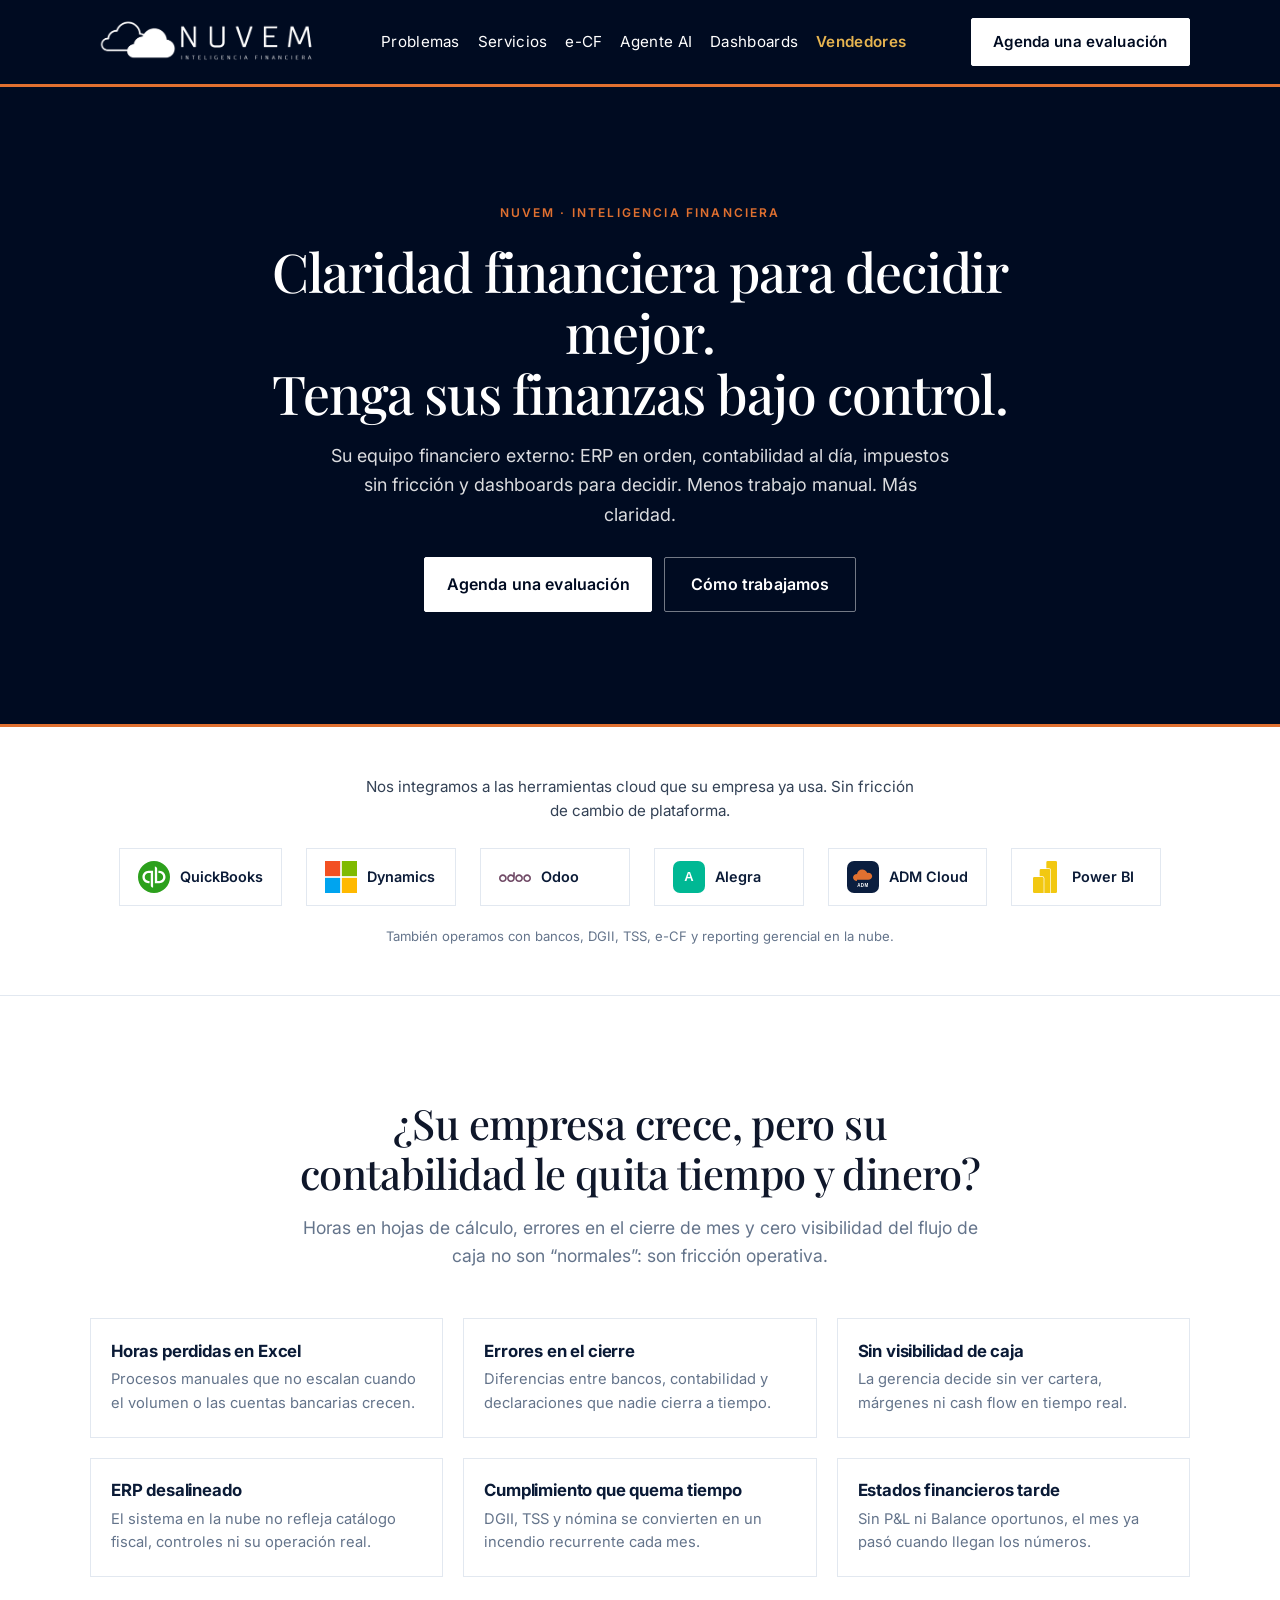
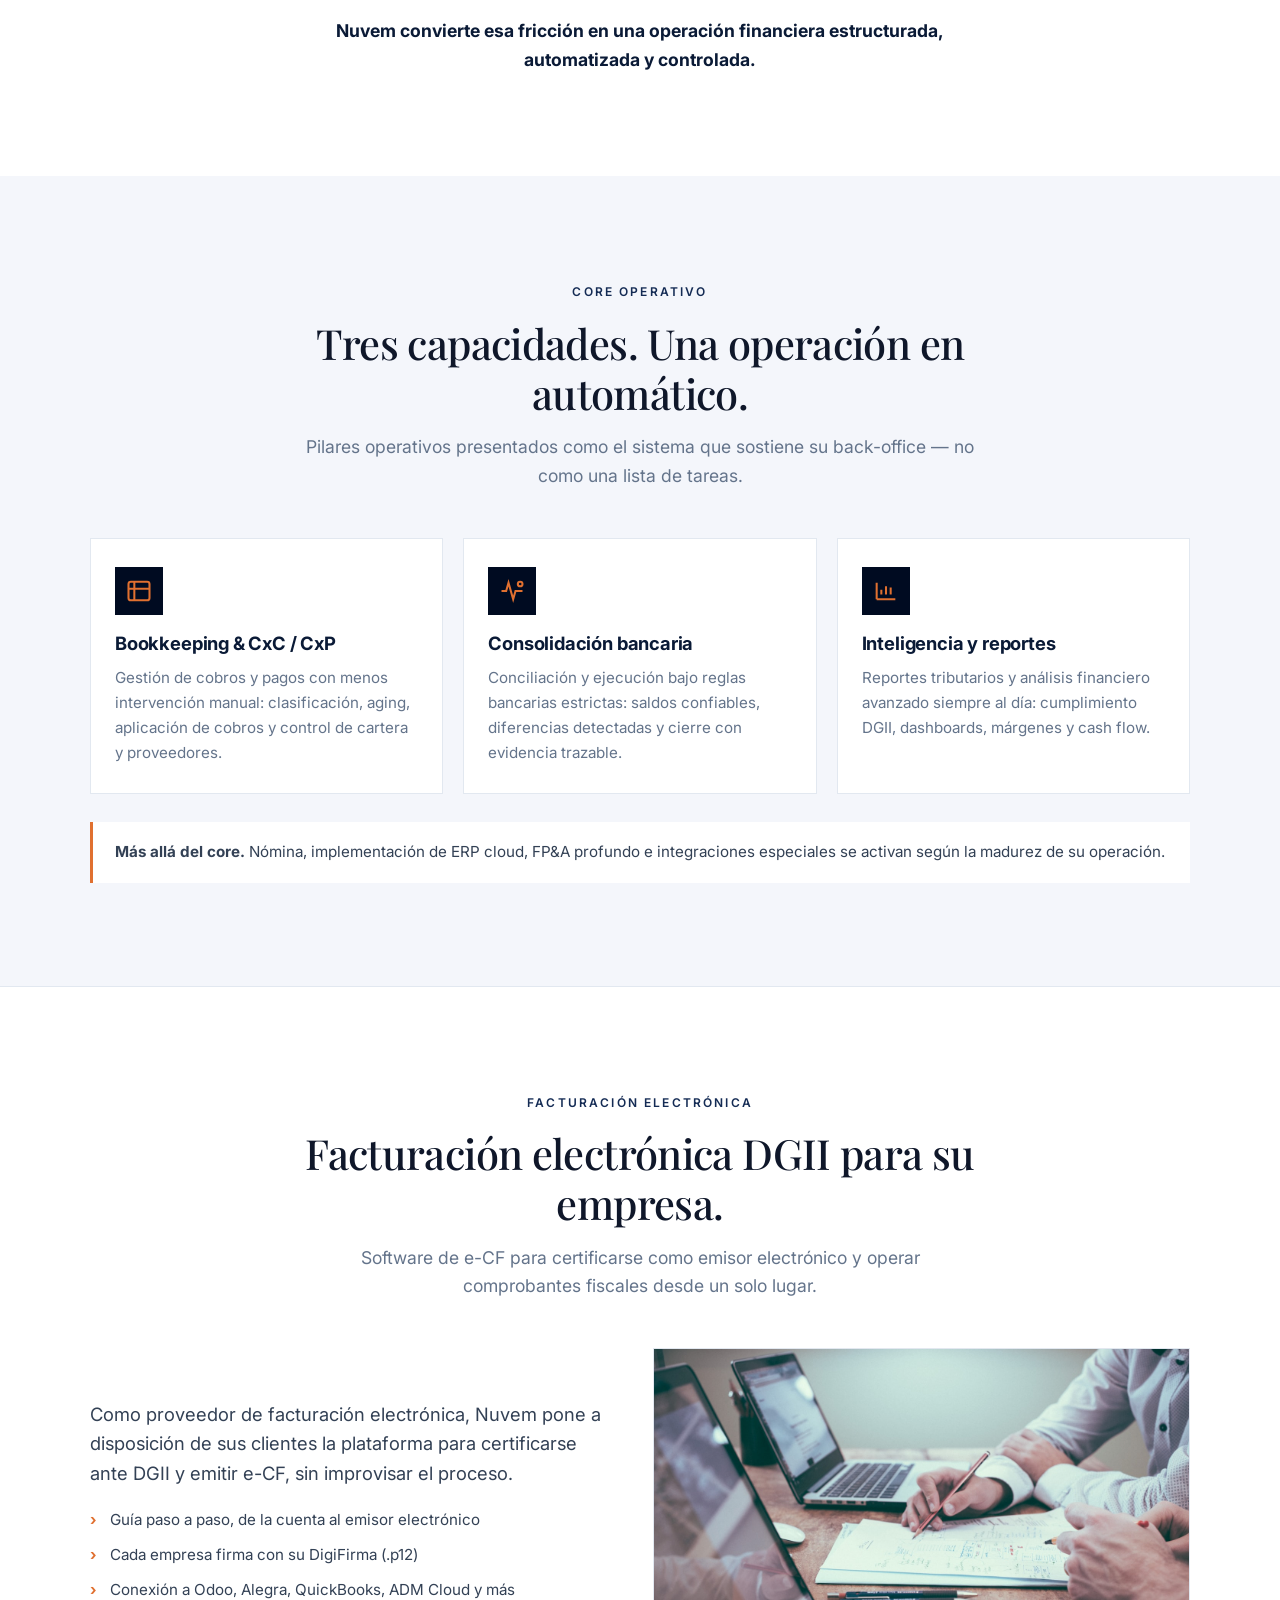
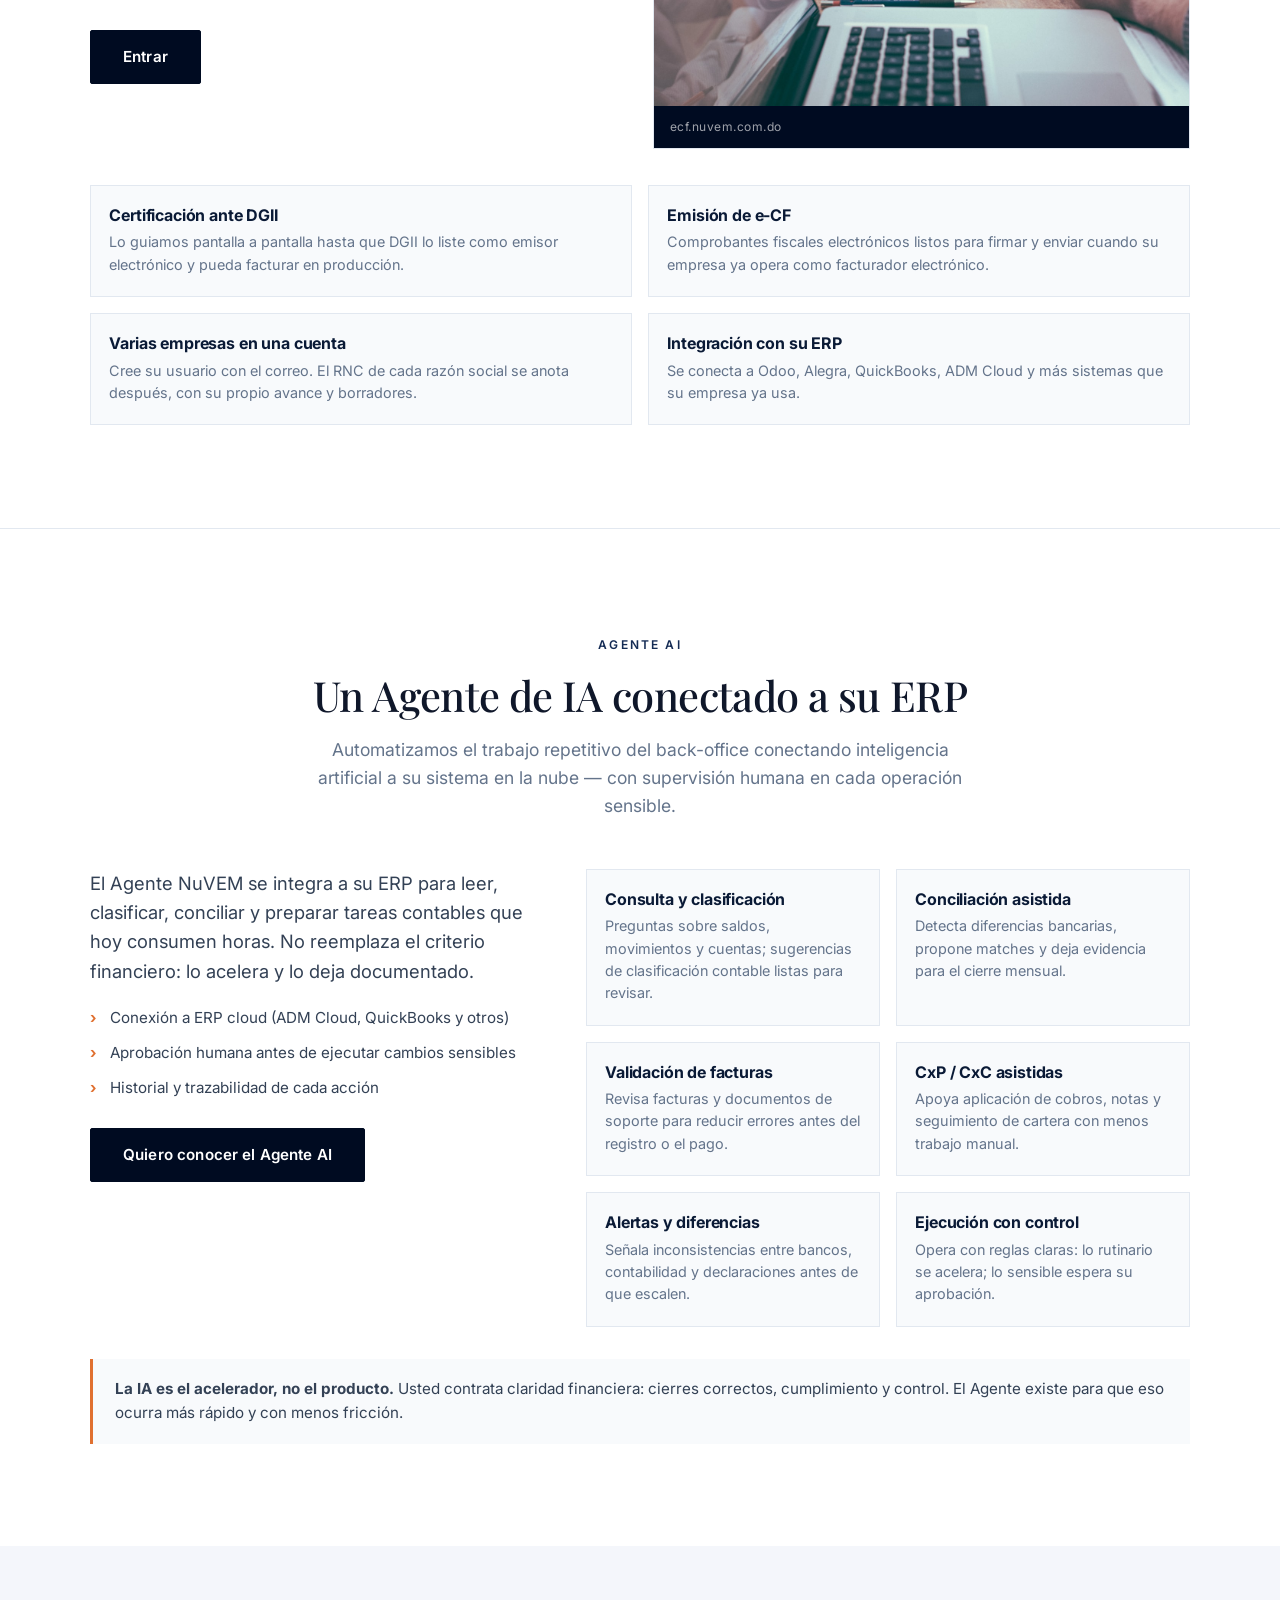
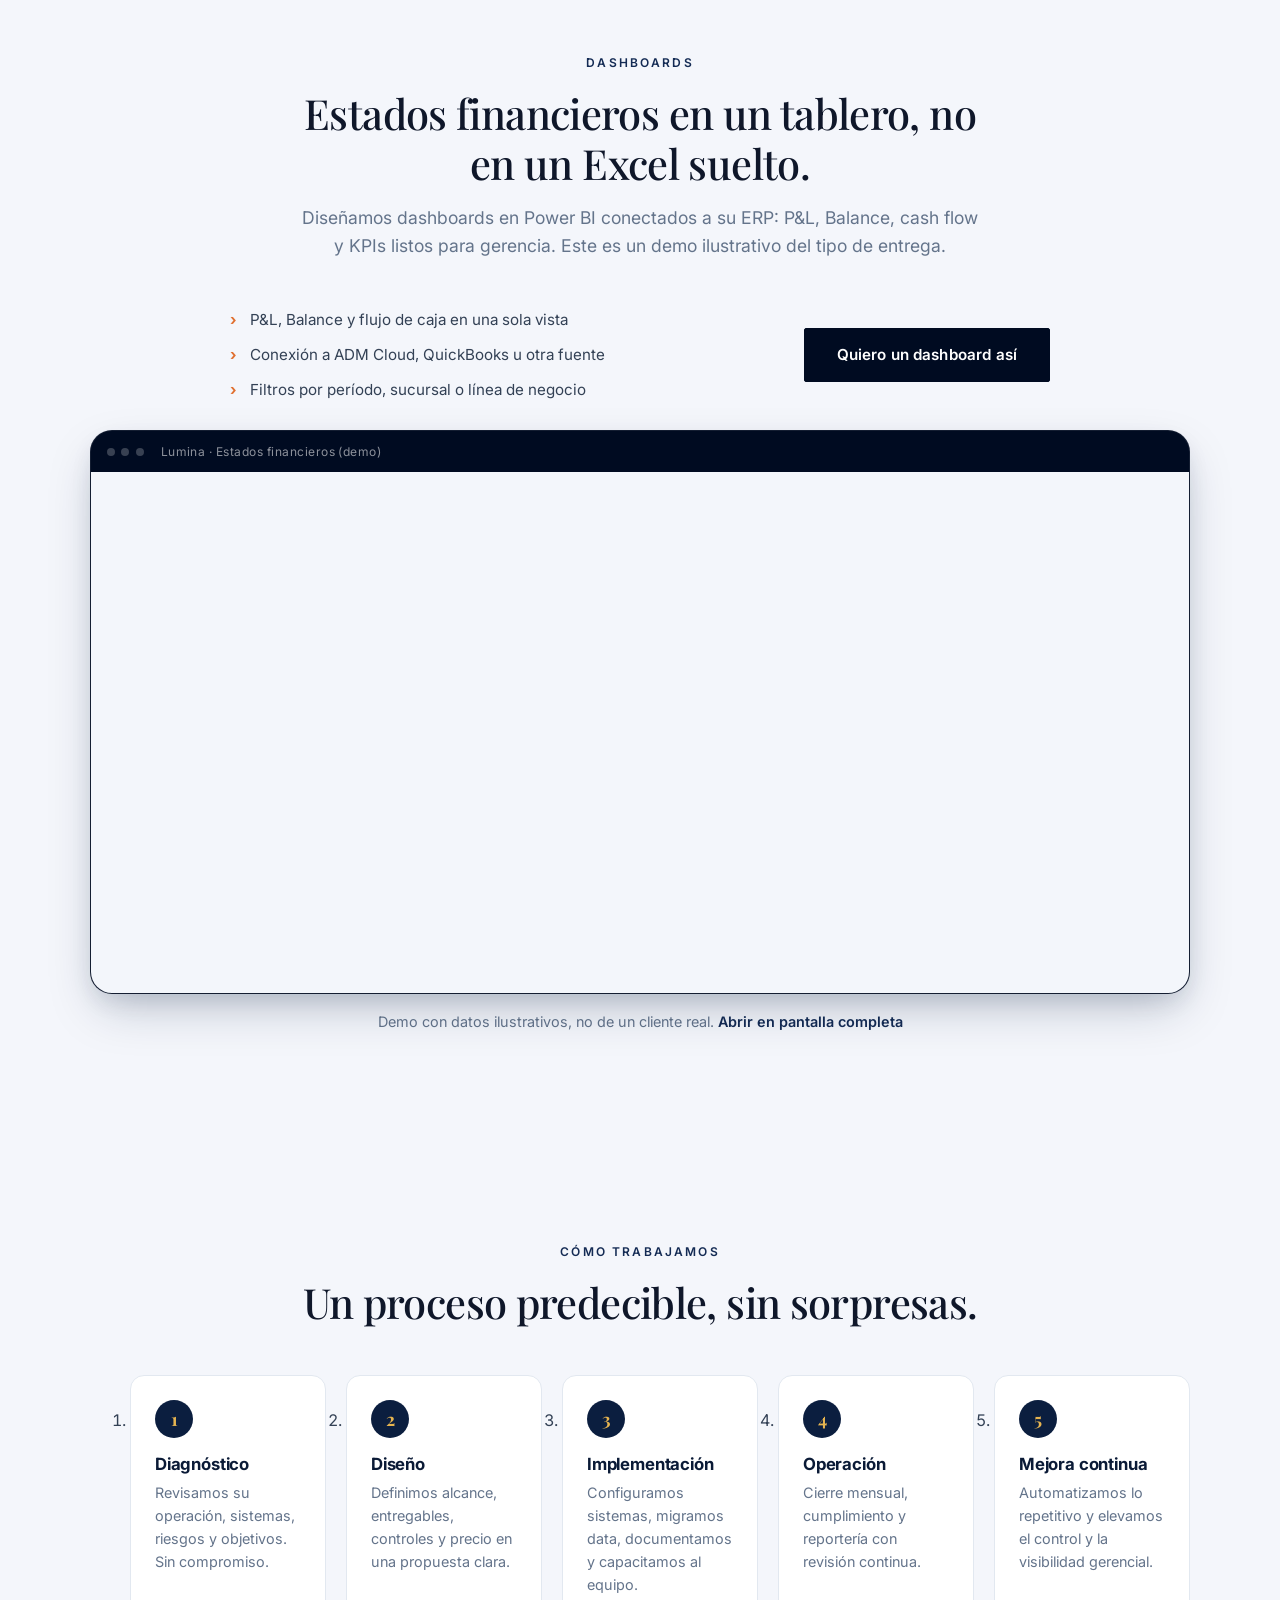
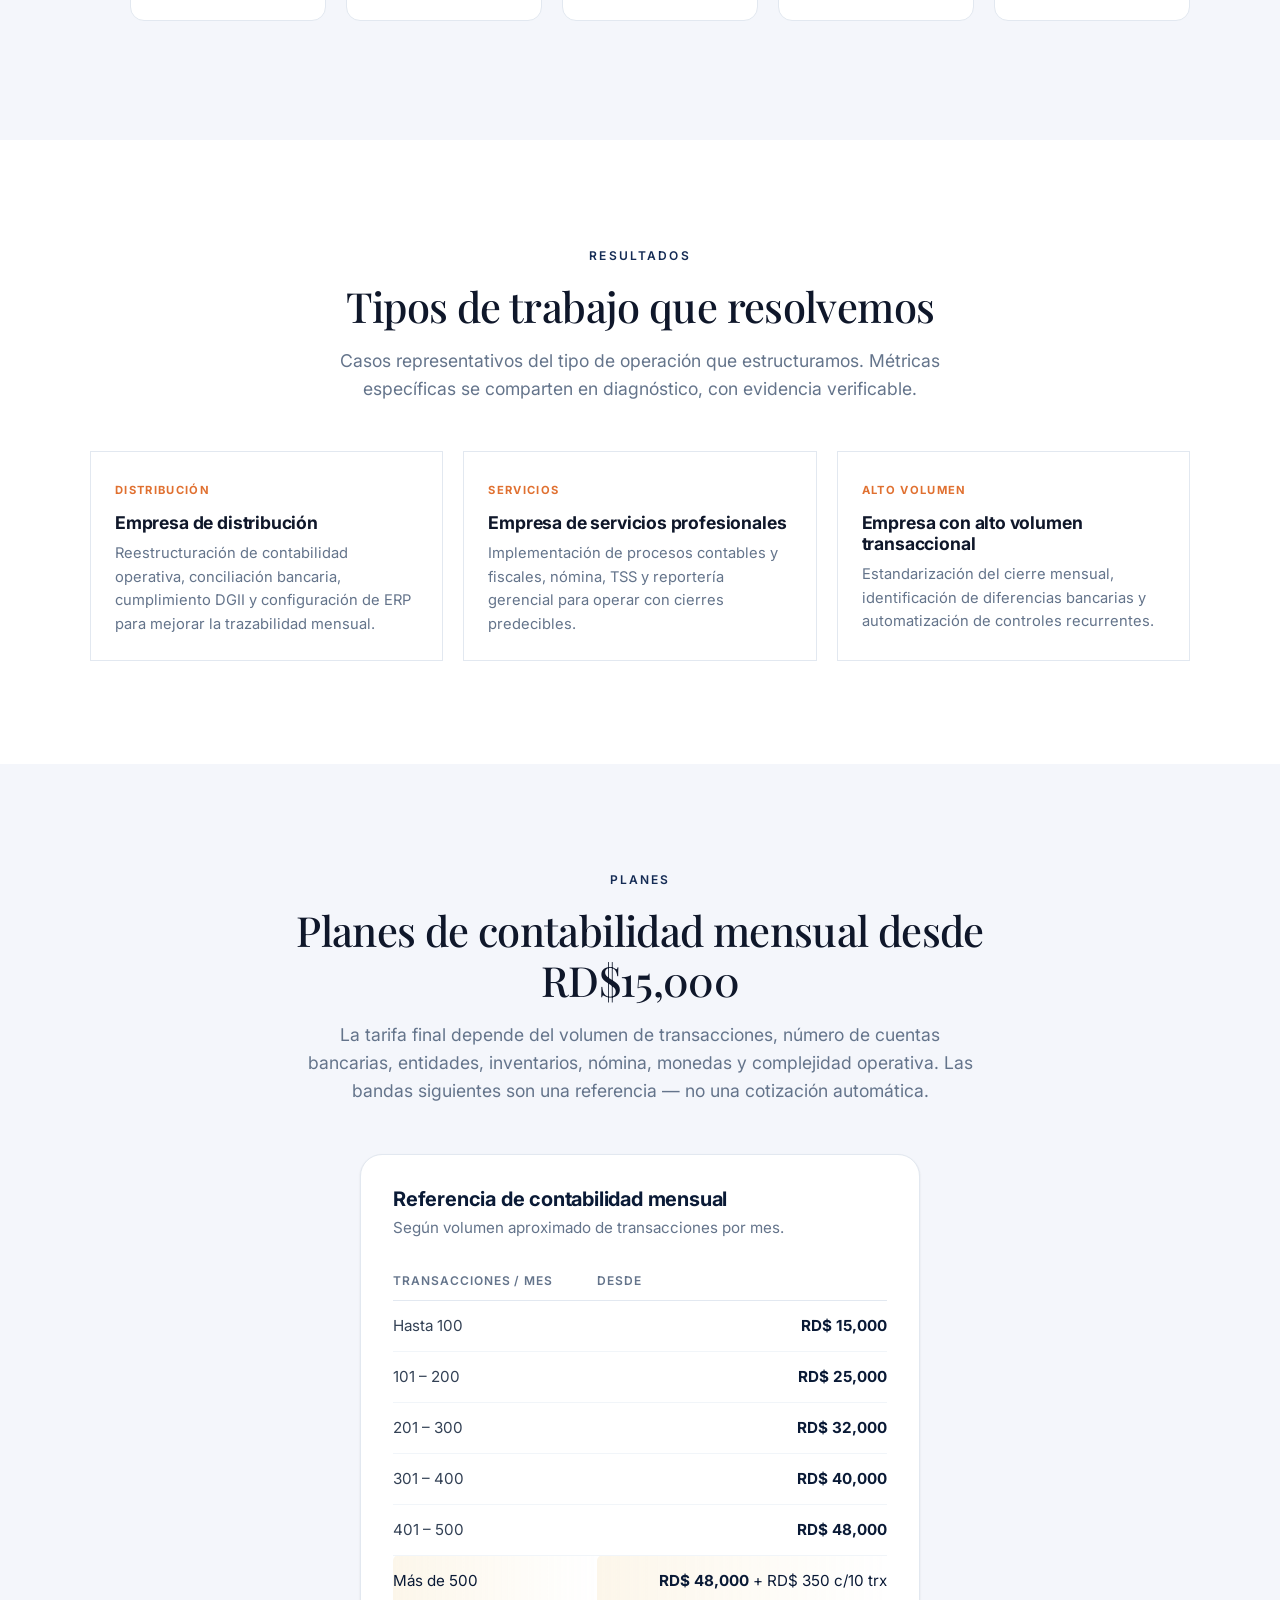
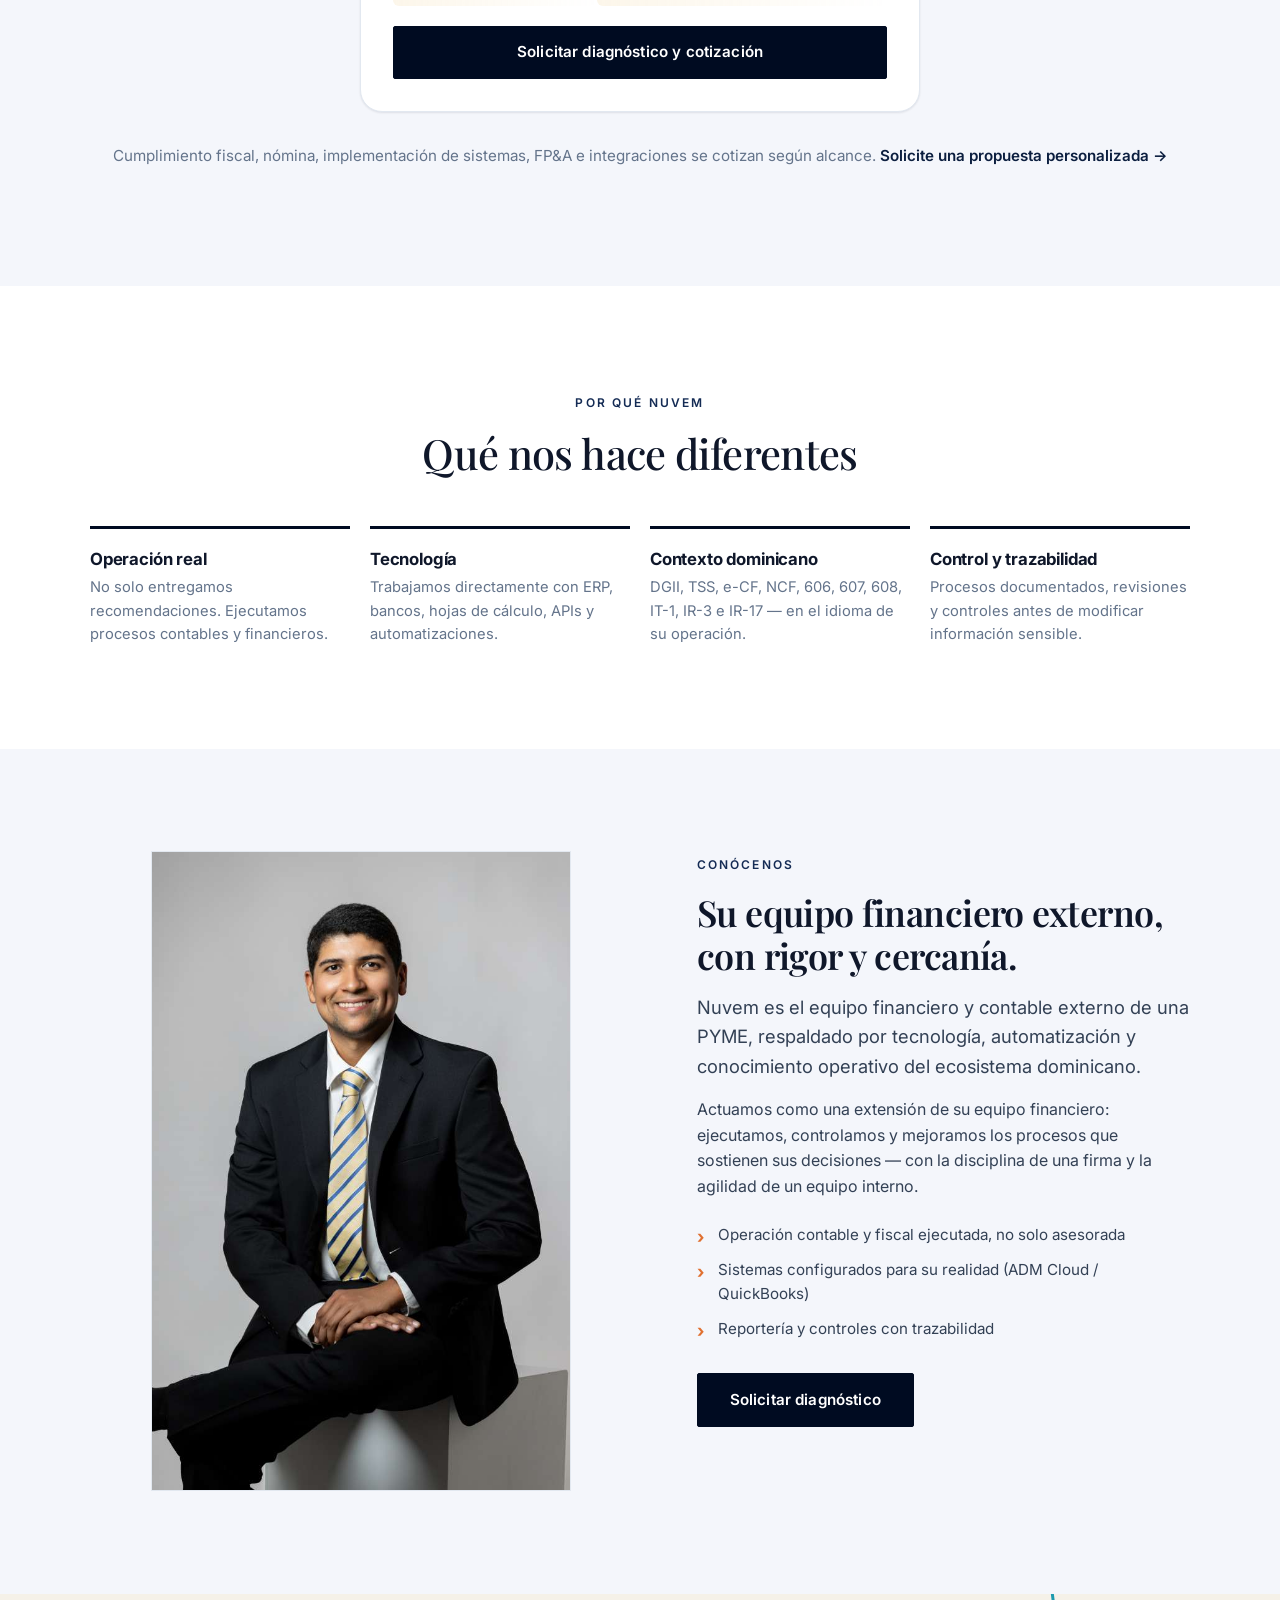
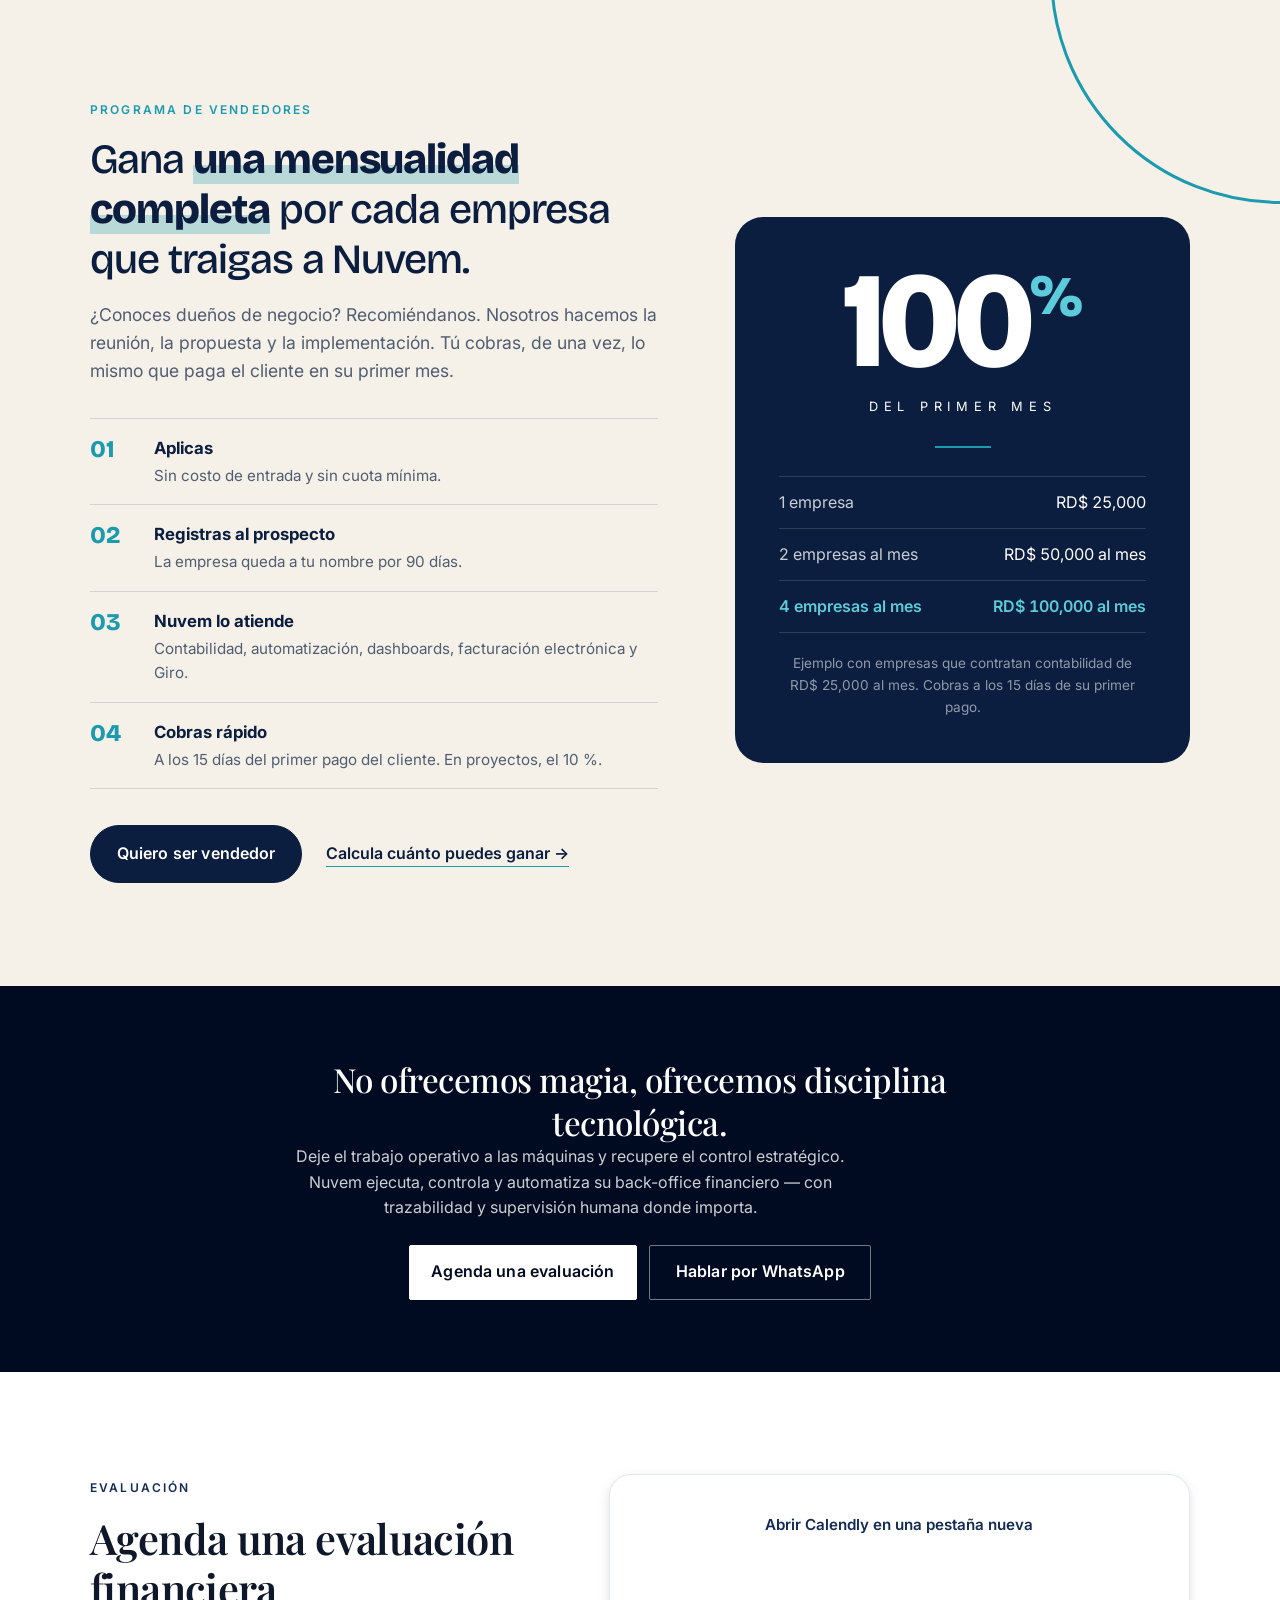
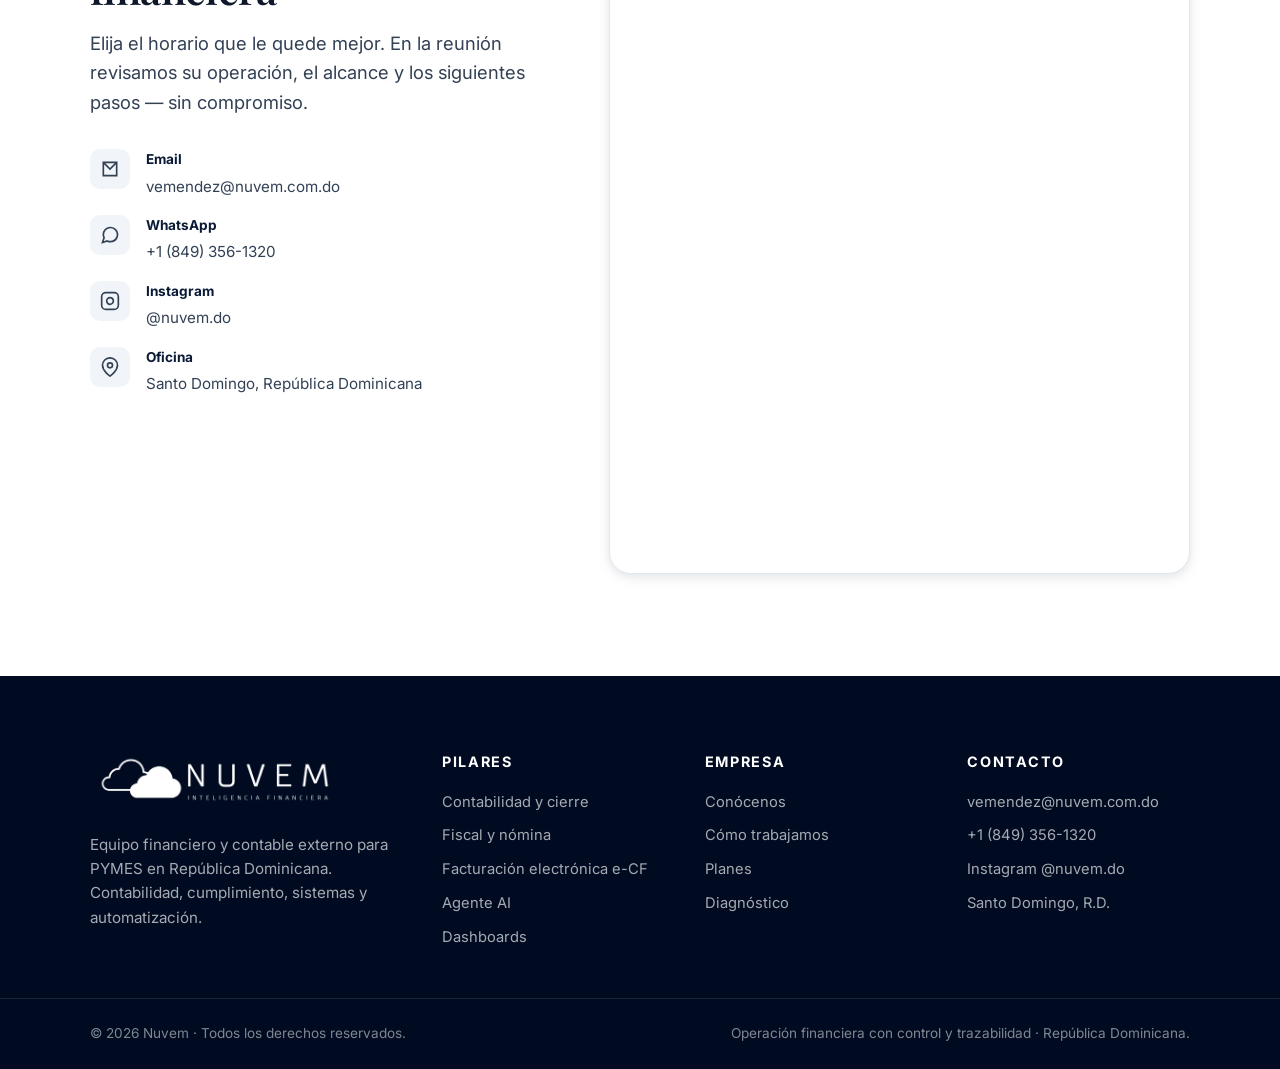
==== index.html @ e167649f "Vendedores: comisión de una mensualidad completa al cerrar - Servicios mensuales: el vendedor cobra " ====
<!DOCTYPE html>
<html lang="es">
<head>
  <meta charset="UTF-8" />
  <meta name="viewport" content="width=device-width, initial-scale=1.0" />
  <meta name="description" content="Nuvem — Área financiera completa: facturación electrónica e-CF, ERP, contabilidad, impuestos, dashboards y automatización con IA para PYMES en República Dominicana." />
  <meta name="theme-color" content="#000B21" />
  <title>Nuvem · Claridad financiera para decidir mejor</title>

  <link rel="preconnect" href="https://fonts.googleapis.com" />
  <link rel="preconnect" href="https://fonts.gstatic.com" crossorigin />
  <link rel="preconnect" href="https://assets.calendly.com" />
  <link rel="preconnect" href="https://calendly.com" />
  <link rel="preconnect" href="https://app.powerbi.com" />
  <link href="https://fonts.googleapis.com/css2?family=Bricolage+Grotesque:opsz,wght@12..96,400;12..96,500;12..96,600;12..96,700;12..96,800&family=Inter:wght@300;400;500;600;700;800&family=Playfair+Display:wght@500;600;700&display=swap" rel="stylesheet" />
  <link href="https://assets.calendly.com/assets/external/widget.css" rel="stylesheet" />

  <link rel="stylesheet" href="styles.css" />

  <link rel="icon" type="image/png" href="logos/nuvem-favicon.png" />
  <link rel="apple-touch-icon" href="logos/nuvem-favicon.png" />
</head>
<body>

  <!-- =================== NAVBAR =================== -->
  <header class="nav" id="nav">
    <div class="container nav__inner">
      <a href="#top" class="brand" aria-label="NuVEM - Inteligencia Financiera">
        <img src="logos/nuvem-logo-white.png" alt="NuVEM · Inteligencia Financiera" class="brand__logo" width="200" height="60" />
      </a>

      <nav class="nav__links" id="navLinks" aria-label="Navegación principal">
        <a href="#top" class="nav__links-m">Inicio</a>
        <a href="#problemas">Problemas</a>
        <a href="#pilares">Servicios</a>
        <a href="#ecf">e-CF</a>
        <a href="#agente">Agente AI</a>
        <a href="#dashboards">Dashboards</a>
        <a href="#contacto" class="nav__links-m">Evaluación</a>
        <a href="#vendedores" class="nav__links-hi">Vendedores</a>
      </nav>

      <a href="#contacto" class="btn btn--nav nav__cta" data-calendly>Agenda una evaluación</a>

      <button class="nav__burger" id="navBurger" aria-label="Abrir menú" aria-controls="navLinks" aria-expanded="false">
        <span></span><span></span><span></span>
      </button>
    </div>
  </header>

  <!-- =================== HERO =================== -->
  <section class="hero" id="top">
    <div class="hero__stage" aria-hidden="true">
      <video
        class="hero__bg"
        id="heroVideo"
        autoplay
        muted
        loop
        playsinline
        preload="metadata"
        poster="https://images.unsplash.com/photo-1454165804606-c3d57bc86b40?auto=format&fit=crop&w=2000&q=80"
      >
        <source src="videos/hero-bg.mp4" type="video/mp4" />
      </video>
      <div class="hero__veil"></div>
    </div>
    <div class="container hero__copy">
      <p class="hero__eyebrow">NuVEM · Inteligencia financiera</p>
      <h1 class="hero__title">Claridad financiera para decidir mejor.<br />Tenga sus finanzas bajo control.</h1>
      <p class="hero__subtitle">
        Su equipo financiero externo: ERP en orden, contabilidad al día, impuestos sin fricción y dashboards para decidir. Menos trabajo manual. Más claridad.
      </p>
      <div class="hero__actions">
        <a href="#contacto" class="btn btn--nav btn--lg" data-calendly>Agenda una evaluación</a>
        <a href="#proceso" class="btn btn--outline-light btn--lg">Cómo trabajamos</a>
      </div>
    </div>
  </section>

  <!-- =================== ECOSISTEMA =================== -->
  <section class="ecosystem" id="sistemas" aria-label="Integraciones cloud">
    <div class="container">
      <p class="ecosystem__intro">Nos integramos a las herramientas cloud que su empresa ya usa. Sin fricción de cambio de plataforma.</p>
      <ul class="ecosystem__logos" role="list">
        <li class="eco-logo">
          <img src="logos/integrations/quickbooks.svg" alt="" width="36" height="36" />
          <span class="eco-logo__name">QuickBooks</span>
        </li>
        <li class="eco-logo">
          <img src="logos/integrations/microsoft.svg" alt="" width="36" height="36" />
          <span class="eco-logo__name">Dynamics</span>
        </li>
        <li class="eco-logo">
          <img src="logos/integrations/odoo.svg" alt="" width="36" height="36" />
          <span class="eco-logo__name">Odoo</span>
        </li>
        <li class="eco-logo">
          <img src="logos/integrations/alegra.svg" alt="" width="36" height="36" />
          <span class="eco-logo__name">Alegra</span>
        </li>
        <li class="eco-logo">
          <img src="logos/integrations/adm-cloud.svg" alt="" width="36" height="36" />
          <span class="eco-logo__name">ADM Cloud</span>
        </li>
        <li class="eco-logo">
          <img src="logos/integrations/powerbi.svg" alt="" width="36" height="36" />
          <span class="eco-logo__name">Power BI</span>
        </li>
      </ul>
      <p class="ecosystem__note">También operamos con bancos, DGII, TSS, e-CF y reporting gerencial en la nube.</p>
    </div>
  </section>

  <!-- =================== PROBLEMAS =================== -->
  <section class="section section--light" id="problemas">
    <div class="container">
      <div class="section__head section__head--center">
        <h2 class="section__title section__title--center">¿Su empresa crece, pero su contabilidad le quita tiempo y dinero?</h2>
        <p class="section__sub">Horas en hojas de cálculo, errores en el cierre de mes y cero visibilidad del flujo de caja no son “normales”: son fricción operativa.</p>
      </div>

      <div class="problems-grid">
        <article class="problem-card">
          <h3>Horas perdidas en Excel</h3>
          <p>Procesos manuales que no escalan cuando el volumen o las cuentas bancarias crecen.</p>
        </article>
        <article class="problem-card">
          <h3>Errores en el cierre</h3>
          <p>Diferencias entre bancos, contabilidad y declaraciones que nadie cierra a tiempo.</p>
        </article>
        <article class="problem-card">
          <h3>Sin visibilidad de caja</h3>
          <p>La gerencia decide sin ver cartera, márgenes ni cash flow en tiempo real.</p>
        </article>
        <article class="problem-card">
          <h3>ERP desalineado</h3>
          <p>El sistema en la nube no refleja catálogo fiscal, controles ni su operación real.</p>
        </article>
        <article class="problem-card">
          <h3>Cumplimiento que quema tiempo</h3>
          <p>DGII, TSS y nómina se convierten en un incendio recurrente cada mes.</p>
        </article>
        <article class="problem-card">
          <h3>Estados financieros tarde</h3>
          <p>Sin P&amp;L ni Balance oportunos, el mes ya pasó cuando llegan los números.</p>
        </article>
      </div>

      <p class="problems-closer">
        <strong>Nuvem convierte esa fricción en una operación financiera estructurada, automatizada y controlada.</strong>
      </p>
    </div>
  </section>

  <!-- =================== TECH CARDS =================== -->
  <section class="section section--soft" id="pilares">
    <div class="container">
      <div class="section__head section__head--center">
        <span class="eyebrow eyebrow--dark">Core operativo</span>
        <h2 class="section__title section__title--center">Tres capacidades. Una operación en automático.</h2>
        <p class="section__sub">Pilares operativos presentados como el sistema que sostiene su back-office — no como una lista de tareas.</p>
      </div>

      <div class="tech-cards">
        <article class="tech-card">
          <div class="tech-card__icon" aria-hidden="true">
            <svg viewBox="0 0 24 24" width="28" height="28" fill="none" stroke="currentColor" stroke-width="1.75"><rect x="3" y="4" width="18" height="16" rx="2"/><path d="M3 10h18M8 4v16"/></svg>
          </div>
          <h3>Bookkeeping &amp; CxC / CxP</h3>
          <p>Gestión de cobros y pagos con menos intervención manual: clasificación, aging, aplicación de cobros y control de cartera y proveedores.</p>
        </article>
        <article class="tech-card">
          <div class="tech-card__icon" aria-hidden="true">
            <svg viewBox="0 0 24 24" width="28" height="28" fill="none" stroke="currentColor" stroke-width="1.75"><path d="M3 12h4l2-7 4 14 2-7h6"/><circle cx="19" cy="6" r="2"/></svg>
          </div>
          <h3>Consolidación bancaria</h3>
          <p>Conciliación y ejecución bajo reglas bancarias estrictas: saldos confiables, diferencias detectadas y cierre con evidencia trazable.</p>
        </article>
        <article class="tech-card">
          <div class="tech-card__icon" aria-hidden="true">
            <svg viewBox="0 0 24 24" width="28" height="28" fill="none" stroke="currentColor" stroke-width="1.75"><path d="M4 19V5M4 19h16M8 15v-4M12 15V8M16 15v-6"/></svg>
          </div>
          <h3>Inteligencia y reportes</h3>
          <p>Reportes tributarios y análisis financiero avanzado siempre al día: cumplimiento DGII, dashboards, márgenes y cash flow.</p>
        </article>
      </div>

      <aside class="tech-note">
        <strong>Más allá del core.</strong>
        Nómina, implementación de ERP cloud, FP&amp;A profundo e integraciones especiales se activan según la madurez de su operación.
      </aside>
    </div>
  </section>

  <!-- =================== FACTURACIÓN ELECTRÓNICA =================== -->
  <section class="section section--light ecf" id="ecf">
    <div class="container">
      <div class="section__head section__head--center">
        <span class="eyebrow eyebrow--dark">Facturación electrónica</span>
        <h2 class="section__title section__title--center">Facturación electrónica DGII para su empresa.</h2>
        <p class="section__sub">
          Software de e-CF para certificarse como emisor electrónico y operar comprobantes fiscales desde un solo lugar.
        </p>
      </div>

      <div class="ecf__layout">
        <div class="ecf__intro">
          <p class="lead">
            Como proveedor de facturación electrónica, Nuvem pone a disposición de sus clientes la plataforma para certificarse ante DGII y emitir e-CF, sin improvisar el proceso.
          </p>
          <ul class="agent__promises" role="list">
            <li>Guía paso a paso, de la cuenta al emisor electrónico</li>
            <li>Cada empresa firma con su DigiFirma (.p12)</li>
            <li>Conexión a Odoo, Alegra, QuickBooks, ADM Cloud y más</li>
          </ul>
          <div class="ecf__actions">
            <a href="https://ecf.nuvem.com.do/" class="btn btn--navy" target="_blank" rel="noopener noreferrer">Entrar</a>
          </div>
        </div>

        <figure class="ecf__visual">
          <img
            src="images/ecf-welcome.jpg"
            alt="Equipo trabajando con documentos y computadoras en un proceso de facturación"
            width="1400"
            height="934"
            loading="lazy"
          />
          <figcaption>ecf.nuvem.com.do</figcaption>
        </figure>
      </div>

      <div class="ecf__capabilities">
        <article class="ecf-card">
          <h3>Certificación ante DGII</h3>
          <p>Lo guiamos pantalla a pantalla hasta que DGII lo liste como emisor electrónico y pueda facturar en producción.</p>
        </article>
        <article class="ecf-card">
          <h3>Emisión de e-CF</h3>
          <p>Comprobantes fiscales electrónicos listos para firmar y enviar cuando su empresa ya opera como facturador electrónico.</p>
        </article>
        <article class="ecf-card">
          <h3>Varias empresas en una cuenta</h3>
          <p>Cree su usuario con el correo. El RNC de cada razón social se anota después, con su propio avance y borradores.</p>
        </article>
        <article class="ecf-card">
          <h3>Integración con su ERP</h3>
          <p>Se conecta a Odoo, Alegra, QuickBooks, ADM Cloud y más sistemas que su empresa ya usa.</p>
        </article>
      </div>
    </div>
  </section>

  <!-- =================== AGENTE AI =================== -->
  <section class="section section--light agent" id="agente">
    <div class="container">
      <div class="section__head section__head--center">
        <span class="eyebrow eyebrow--dark">Agente AI</span>
        <h2 class="section__title section__title--center">Un Agente de IA conectado a su ERP</h2>
        <p class="section__sub">
          Automatizamos el trabajo repetitivo del back-office conectando inteligencia artificial a su sistema en la nube — con supervisión humana en cada operación sensible.
        </p>
      </div>

      <div class="agent__layout">
        <div class="agent__intro">
          <p class="lead">
            El Agente NuVEM se integra a su ERP para leer, clasificar, conciliar y preparar tareas contables que hoy consumen horas. No reemplaza el criterio financiero: lo acelera y lo deja documentado.
          </p>
          <ul class="agent__promises" role="list">
            <li>Conexión a ERP cloud (ADM Cloud, QuickBooks y otros)</li>
            <li>Aprobación humana antes de ejecutar cambios sensibles</li>
            <li>Historial y trazabilidad de cada acción</li>
          </ul>
          <a href="https://agente.nuvem.com.do" class="btn btn--navy" target="_blank" rel="noopener noreferrer">Quiero conocer el Agente AI</a>
        </div>

        <div class="agent__capabilities">
          <article class="agent-card">
            <h3>Consulta y clasificación</h3>
            <p>Preguntas sobre saldos, movimientos y cuentas; sugerencias de clasificación contable listas para revisar.</p>
          </article>
          <article class="agent-card">
            <h3>Conciliación asistida</h3>
            <p>Detecta diferencias bancarias, propone matches y deja evidencia para el cierre mensual.</p>
          </article>
          <article class="agent-card">
            <h3>Validación de facturas</h3>
            <p>Revisa facturas y documentos de soporte para reducir errores antes del registro o el pago.</p>
          </article>
          <article class="agent-card">
            <h3>CxP / CxC asistidas</h3>
            <p>Apoya aplicación de cobros, notas y seguimiento de cartera con menos trabajo manual.</p>
          </article>
          <article class="agent-card">
            <h3>Alertas y diferencias</h3>
            <p>Señala inconsistencias entre bancos, contabilidad y declaraciones antes de que escalen.</p>
          </article>
          <article class="agent-card">
            <h3>Ejecución con control</h3>
            <p>Opera con reglas claras: lo rutinario se acelera; lo sensible espera su aprobación.</p>
          </article>
        </div>
      </div>

      <aside class="agent__footnote">
        <strong>La IA es el acelerador, no el producto.</strong>
        Usted contrata claridad financiera: cierres correctos, cumplimiento y control. El Agente existe para que eso ocurra más rápido y con menos fricción.
      </aside>
    </div>
  </section>

  <!-- =================== DASHBOARDS =================== -->
  <section class="section section--soft dashboards" id="dashboards">
    <div class="container">
      <div class="section__head section__head--center">
        <span class="eyebrow eyebrow--dark">Dashboards</span>
        <h2 class="section__title section__title--center">Estados financieros en un tablero, no en un Excel suelto.</h2>
        <p class="section__sub">
          Diseñamos dashboards en Power BI conectados a su ERP: P&amp;L, Balance, cash flow y KPIs listos para gerencia. Este es un demo ilustrativo del tipo de entrega.
        </p>
      </div>

      <div class="dashboards__intro">
        <ul class="agent__promises dashboards__promises" role="list">
          <li>P&amp;L, Balance y flujo de caja en una sola vista</li>
          <li>Conexión a ADM Cloud, QuickBooks u otra fuente</li>
          <li>Filtros por período, sucursal o línea de negocio</li>
        </ul>
        <a href="#contacto" class="btn btn--navy" data-calendly>Quiero un dashboard así</a>
      </div>

      <figure class="dashboard-frame">
        <div class="dashboard-frame__chrome" aria-hidden="true">
          <span></span><span></span><span></span>
          <p>Lumina · Estados financieros (demo)</p>
        </div>
        <div class="dashboard-frame__stage">
          <iframe
            class="dashboard-frame__embed"
            title="Demo de dashboard de estados financieros Lumina"
            src="https://app.powerbi.com/view?r=eyJrIjoiMmNmODQzM2YtYjFhMi00NzczLTk2ODUtN2ZmNTRmNWQ2ODFmIiwidCI6IjE3NjUwZjM0LTExZDQtNDdlZS05YzQ0LTRhNmQyYWY0ZjE5YiJ9"
            allowfullscreen
            loading="lazy"
          ></iframe>
        </div>
      </figure>
      <p class="dashboards__note">
        Demo con datos ilustrativos, no de un cliente real.
        <a href="https://app.powerbi.com/view?r=eyJrIjoiMmNmODQzM2YtYjFhMi00NzczLTk2ODUtN2ZmNTRmNWQ2ODFmIiwidCI6IjE3NjUwZjM0LTExZDQtNDdlZS05YzQ0LTRhNmQyYWY0ZjE5YiJ9" target="_blank" rel="noopener noreferrer">Abrir en pantalla completa</a>
      </p>
    </div>
  </section>

  <!-- =================== CÓMO TRABAJAMOS =================== -->
  <section class="section section--soft" id="proceso">
    <div class="container">
      <div class="section__head section__head--center">
        <span class="eyebrow eyebrow--dark">Cómo trabajamos</span>
        <h2 class="section__title section__title--center">Un proceso predecible, sin sorpresas.</h2>
      </div>

      <ol class="process" role="list">
        <li class="process__step">
          <div class="process__num">1</div>
          <h3>Diagnóstico</h3>
          <p>Revisamos su operación, sistemas, riesgos y objetivos. Sin compromiso.</p>
        </li>
        <li class="process__step">
          <div class="process__num">2</div>
          <h3>Diseño</h3>
          <p>Definimos alcance, entregables, controles y precio en una propuesta clara.</p>
        </li>
        <li class="process__step">
          <div class="process__num">3</div>
          <h3>Implementación</h3>
          <p>Configuramos sistemas, migramos data, documentamos y capacitamos al equipo.</p>
        </li>
        <li class="process__step">
          <div class="process__num">4</div>
          <h3>Operación</h3>
          <p>Cierre mensual, cumplimiento y reportería con revisión continua.</p>
        </li>
        <li class="process__step">
          <div class="process__num">5</div>
          <h3>Mejora continua</h3>
          <p>Automatizamos lo repetitivo y elevamos el control y la visibilidad gerencial.</p>
        </li>
      </ol>
    </div>
  </section>

  <!-- =================== RESULTADOS =================== -->
  <section class="section section--light" id="resultados">
    <div class="container">
      <div class="section__head section__head--center">
        <span class="eyebrow eyebrow--dark">Resultados</span>
        <h2 class="section__title section__title--center">Tipos de trabajo que resolvemos</h2>
        <p class="section__sub">Casos representativos del tipo de operación que estructuramos. Métricas específicas se comparten en diagnóstico, con evidencia verificable.</p>
      </div>

      <div class="cases-grid">
        <article class="case-card">
          <span class="case-card__label">Distribución</span>
          <h3>Empresa de distribución</h3>
          <p>Reestructuración de contabilidad operativa, conciliación bancaria, cumplimiento DGII y configuración de ERP para mejorar la trazabilidad mensual.</p>
        </article>
        <article class="case-card">
          <span class="case-card__label">Servicios</span>
          <h3>Empresa de servicios profesionales</h3>
          <p>Implementación de procesos contables y fiscales, nómina, TSS y reportería gerencial para operar con cierres predecibles.</p>
        </article>
        <article class="case-card">
          <span class="case-card__label">Alto volumen</span>
          <h3>Empresa con alto volumen transaccional</h3>
          <p>Estandarización del cierre mensual, identificación de diferencias bancarias y automatización de controles recurrentes.</p>
        </article>
      </div>
    </div>
  </section>

  <!-- =================== PRECIOS =================== -->
  <section class="section section--soft" id="precios">
    <div class="container">
      <div class="section__head section__head--center">
        <span class="eyebrow eyebrow--dark">Planes</span>
        <h2 class="section__title section__title--center">Planes de contabilidad mensual desde RD$15,000</h2>
        <p class="section__sub">
          La tarifa final depende del volumen de transacciones, número de cuentas bancarias, entidades, inventarios, nómina, monedas y complejidad operativa.
          Las bandas siguientes son una referencia — no una cotización automática.
        </p>
      </div>

      <div class="pricing-grid pricing-grid--single">
        <div class="price-card">
          <header>
            <h3>Referencia de contabilidad mensual</h3>
            <p>Según volumen aproximado de transacciones por mes.</p>
          </header>
          <table class="price-table">
            <thead>
              <tr>
                <th>Transacciones / Mes</th>
                <th>Desde</th>
              </tr>
            </thead>
            <tbody>
              <tr><td>Hasta 100</td><td><strong>RD$ 15,000</strong></td></tr>
              <tr><td>101 – 200</td><td><strong>RD$ 25,000</strong></td></tr>
              <tr><td>201 – 300</td><td><strong>RD$ 32,000</strong></td></tr>
              <tr><td>301 – 400</td><td><strong>RD$ 40,000</strong></td></tr>
              <tr><td>401 – 500</td><td><strong>RD$ 48,000</strong></td></tr>
              <tr class="price-table__highlight">
                <td>Más de 500</td>
                <td><strong>RD$ 48,000</strong> + RD$ 350 c/10 trx</td>
              </tr>
            </tbody>
          </table>
          <a href="#contacto" class="btn btn--navy btn--full" data-calendly>Solicitar diagnóstico y cotización</a>
        </div>
      </div>

      <p class="price-foot">
        Cumplimiento fiscal, nómina, implementación de sistemas, FP&amp;A e integraciones se cotizan según alcance.
        <a href="#contacto" data-calendly>Solicite una propuesta personalizada →</a>
      </p>
    </div>
  </section>

  <!-- =================== POR QUÉ NUVEM =================== -->
  <section class="section section--light" id="diferenciadores">
    <div class="container">
      <div class="section__head section__head--center">
        <span class="eyebrow eyebrow--dark">Por qué Nuvem</span>
        <h2 class="section__title section__title--center">Qué nos hace diferentes</h2>
      </div>

      <div class="diff-grid">
        <article class="diff-card">
          <h3>Operación real</h3>
          <p>No solo entregamos recomendaciones. Ejecutamos procesos contables y financieros.</p>
        </article>
        <article class="diff-card">
          <h3>Tecnología</h3>
          <p>Trabajamos directamente con ERP, bancos, hojas de cálculo, APIs y automatizaciones.</p>
        </article>
        <article class="diff-card">
          <h3>Contexto dominicano</h3>
          <p>DGII, TSS, e-CF, NCF, 606, 607, 608, IT-1, IR-3 e IR-17 — en el idioma de su operación.</p>
        </article>
        <article class="diff-card">
          <h3>Control y trazabilidad</h3>
          <p>Procesos documentados, revisiones y controles antes de modificar información sensible.</p>
        </article>
      </div>
    </div>
  </section>

  <!-- =================== CONÓCENOS =================== -->
  <section class="section section--soft conocenos" id="conocenos">
    <div class="container grid-2 grid-2--conocenos">
      <figure class="conocenos__photo">
        <img
          src="images/founder.png"
          alt="Fundador de NuVEM"
          width="480"
          height="640"
          loading="lazy"
        />
      </figure>
      <div class="conocenos__content">
        <span class="eyebrow eyebrow--dark">Conócenos</span>
        <h2 class="section__title">Su equipo financiero externo, con rigor y cercanía.</h2>
        <p class="lead">
          Nuvem es el equipo financiero y contable externo de una PYME, respaldado por tecnología, automatización y conocimiento operativo del ecosistema dominicano.
        </p>
        <p>
          Actuamos como una extensión de su equipo financiero: ejecutamos, controlamos y mejoramos los procesos que sostienen sus decisiones — con la disciplina de una firma y la agilidad de un equipo interno.
        </p>
        <ul class="conocenos__highlights" role="list">
          <li>Operación contable y fiscal ejecutada, no solo asesorada</li>
          <li>Sistemas configurados para su realidad (ADM Cloud / QuickBooks)</li>
          <li>Reportería y controles con trazabilidad</li>
        </ul>
        <a href="#contacto" class="btn btn--navy" data-calendly>Solicitar diagnóstico</a>
      </div>
    </div>
  </section>

  <!-- =================== PROGRAMA DE VENDEDORES =================== -->
  <section class="section sellers" id="vendedores" aria-labelledby="sellersTitle">
    <div class="container sellers__inner">
      <div class="sellers__copy">
        <p class="eyebrow eyebrow--gold">Programa de vendedores</p>
        <h2 class="section__title section__title--light" id="sellersTitle">Gana <span>una mensualidad completa</span> por cada empresa que traigas a Nuvem.</h2>
        <p class="sellers__lead">¿Conoces dueños de negocio? Recomiéndanos. Nosotros hacemos la reunión, la propuesta y la implementación. Tú cobras, de una vez, lo mismo que paga el cliente en su primer mes.</p>
        <ol class="sellers__steps" role="list">
          <li><span>01</span><div><strong>Aplicas</strong><p>Sin costo de entrada y sin cuota mínima.</p></div></li>
          <li><span>02</span><div><strong>Registras al prospecto</strong><p>La empresa queda a tu nombre por 90 días.</p></div></li>
          <li><span>03</span><div><strong>Nuvem lo atiende</strong><p>Contabilidad, automatización, dashboards, facturación electrónica y Giro.</p></div></li>
          <li><span>04</span><div><strong>Cobras rápido</strong><p>A los 15 días del primer pago del cliente. En proyectos, el 10 %.</p></div></li>
        </ol>
        <div class="sellers__actions">
          <a href="vendedores.html" class="btn btn--v btn--lg">Quiero ser vendedor</a>
          <a href="vendedores.html#calculadora" class="sellers__more">Calcula cuánto puedes ganar →</a>
        </div>
      </div>
      <aside class="sellers__stat" aria-label="Ejemplo de comisión">
        <p class="sellers__big">100<small>%</small></p>
        <p class="sellers__unit">del primer mes</p>
        <hr />
        <dl>
          <div><dt>1 empresa</dt><dd>RD$ 25,000</dd></div>
          <div><dt>2 empresas al mes</dt><dd>RD$ 50,000 al mes</dd></div>
          <div class="is-hi"><dt>4 empresas al mes</dt><dd>RD$ 100,000 al mes</dd></div>
        </dl>
        <p class="sellers__note">Ejemplo con empresas que contratan contabilidad de RD$ 25,000 al mes. Cobras a los 15 días de su primer pago.</p>
      </aside>
    </div>
  </section>

  <!-- =================== CTA / AUTORIDAD =================== -->
  <section class="cta-band authority-band">
    <div class="container cta-band__inner">
      <div>
        <h2>No ofrecemos magia, ofrecemos disciplina tecnológica.</h2>
        <p>Deje el trabajo operativo a las máquinas y recupere el control estratégico. Nuvem ejecuta, controla y automatiza su back-office financiero — con trazabilidad y supervisión humana donde importa.</p>
      </div>
      <div class="cta-band__actions">
        <a href="#contacto" class="btn btn--nav btn--lg" data-calendly>Agenda una evaluación</a>
        <a id="whatsappCta" href="https://wa.me/18493561320" target="_blank" rel="noopener noreferrer" class="btn btn--outline-light btn--lg">Hablar por WhatsApp</a>
      </div>
    </div>
  </section>

  <!-- =================== CONTACTO / DIAGNÓSTICO =================== -->
  <section class="section section--light" id="contacto">
    <div class="container grid-2 grid-2--contact">
      <div>
        <span class="eyebrow eyebrow--dark">Evaluación</span>
        <h2 class="section__title">Agenda una evaluación financiera</h2>
        <p class="lead">Elija el horario que le quede mejor. En la reunión revisamos su operación, el alcance y los siguientes pasos — sin compromiso.</p>

        <ul class="contact-info" role="list">
          <li>
            <span class="contact-info__icon" aria-hidden="true">
              <svg viewBox="0 0 24 24" width="20" height="20" fill="none" stroke="currentColor" stroke-width="2"><path d="M4 4h16v16H4z"/><path d="M4 4l8 8 8-8"/></svg>
            </span>
            <div>
              <strong>Email</strong>
              <a href="mailto:vemendez@nuvem.com.do">vemendez@nuvem.com.do</a>
            </div>
          </li>
          <li>
            <span class="contact-info__icon" aria-hidden="true">
              <svg viewBox="0 0 24 24" width="20" height="20" fill="none" stroke="currentColor" stroke-width="2"><path d="M21 11.5a8.38 8.38 0 01-.9 3.8 8.5 8.5 0 01-7.6 4.7 8.38 8.38 0 01-3.8-.9L3 21l1.9-5.7a8.38 8.38 0 01-.9-3.8 8.5 8.5 0 014.7-7.6 8.38 8.38 0 013.8-.9h.5a8.48 8.48 0 018 8v.5z"/></svg>
            </span>
            <div>
              <strong>WhatsApp</strong>
              <a id="whatsappLink" href="https://wa.me/18493561320" target="_blank" rel="noopener noreferrer">+1 (849) 356-1320</a>
            </div>
          </li>
          <li>
            <span class="contact-info__icon" aria-hidden="true">
              <svg viewBox="0 0 24 24" width="20" height="20" fill="none" stroke="currentColor" stroke-width="2"><rect x="2" y="2" width="20" height="20" rx="5"/><path d="M16 11.37A4 4 0 1112.63 8 4 4 0 0116 11.37z"/><line x1="17.5" y1="6.5" x2="17.51" y2="6.5"/></svg>
            </span>
            <div>
              <strong>Instagram</strong>
              <a href="https://instagram.com/nuvem.do" target="_blank" rel="noopener noreferrer">@nuvem.do</a>
            </div>
          </li>
          <li>
            <span class="contact-info__icon" aria-hidden="true">
              <svg viewBox="0 0 24 24" width="20" height="20" fill="none" stroke="currentColor" stroke-width="2"><path d="M21 10c0 7-9 13-9 13s-9-6-9-13a9 9 0 1118 0z"/><circle cx="12" cy="10" r="3"/></svg>
            </span>
            <div>
              <strong>Oficina</strong>
              <span>Santo Domingo, República Dominicana</span>
            </div>
          </li>
        </ul>
      </div>

      <div class="calendly-card" aria-label="Calendario para agendar una evaluación">
        <div id="calendlyEmbed"></div>
        <p class="calendly-fallback" id="calendlyFallback">
          <a id="calendlyFallbackLink" href="#contacto">Abrir Calendly en una pestaña nueva</a>
        </p>
      </div>
    </div>
  </section>

  <!-- =================== FOOTER =================== -->
  <footer class="footer">
    <div class="container footer__grid">
      <div class="footer__brand">
        <a href="#top" class="brand brand--light">
          <img src="logos/nuvem-logo-white.png" alt="NuVEM · Inteligencia Financiera" class="brand__logo" width="200" height="60" />
        </a>
        <p>Equipo financiero y contable externo para PYMES en República Dominicana. Contabilidad, cumplimiento, sistemas y automatización.</p>
      </div>

      <div>
        <h4>Pilares</h4>
        <ul role="list">
          <li><a href="#pilares">Contabilidad y cierre</a></li>
          <li><a href="#pilares">Fiscal y nómina</a></li>
          <li><a href="#ecf">Facturación electrónica e-CF</a></li>
          <li><a href="#agente">Agente AI</a></li>
          <li><a href="#dashboards">Dashboards</a></li>
        </ul>
      </div>

      <div>
        <h4>Empresa</h4>
        <ul role="list">
          <li><a href="#conocenos">Conócenos</a></li>
          <li><a href="#proceso">Cómo trabajamos</a></li>
          <li><a href="#precios">Planes</a></li>
          <li><a href="#contacto">Diagnóstico</a></li>
        </ul>
      </div>

      <div>
        <h4>Contacto</h4>
        <ul role="list" class="footer__contact">
          <li><a href="mailto:vemendez@nuvem.com.do">vemendez@nuvem.com.do</a></li>
          <li><a href="https://wa.me/18493561320" target="_blank" rel="noopener noreferrer">+1 (849) 356-1320</a></li>
          <li><a href="https://instagram.com/nuvem.do" target="_blank" rel="noopener noreferrer">Instagram @nuvem.do</a></li>
          <li>Santo Domingo, R.D.</li>
        </ul>
      </div>
    </div>

    <div class="footer__bottom">
      <div class="container">
        <span>© <span id="year">2026</span> Nuvem · Todos los derechos reservados.</span>
        <span>Operación financiera con control y trazabilidad · República Dominicana.</span>
      </div>
    </div>
  </footer>

  <script src="https://assets.calendly.com/assets/external/widget.js" async></script>
  <script src="script.js"></script>
</body>
</html>
---- styles.css ----
/* =========================================================
   NUVEM · Inteligencia Financiera
   Landing page styles
   ========================================================= */

/* ---------- Design tokens ---------- */
:root {
  --navy-900: #0A1A36;
  --navy-800: #0B1E3F;
  --navy-700: #142B54;
  --navy-600: #1B3A6B;
  --navy-500: #2C4F87;

  --gold-500: #E6B450;
  --gold-600: #C99535;
  --gold-100: #FCF3DE;

  --accent: #E07030;
  --header-bg: #000B21;

  --teal-500: #3FB6C9;

  --ink-900: #0F172A;
  --ink-700: #334155;
  --ink-500: #64748B;
  --ink-300: #CBD5E1;
  --ink-200: #E2E8F0;
  --ink-100: #F1F5F9;
  --ink-50:  #F8FAFC;

  --white: #FFFFFF;
  --bg-soft: #F4F6FB;

  --shadow-sm: 0 1px 2px rgba(15, 23, 42, .06), 0 1px 3px rgba(15, 23, 42, .04);
  --shadow-md: 0 4px 14px rgba(11, 30, 63, .08), 0 2px 6px rgba(11, 30, 63, .05);
  --shadow-lg: 0 20px 50px -10px rgba(11, 30, 63, .25), 0 10px 25px -5px rgba(11, 30, 63, .12);

  --radius-sm: 8px;
  --radius-md: 14px;
  --radius-lg: 22px;
  --radius-xl: 28px;

  --container: 1180px;

  --font-sans: 'Inter', system-ui, -apple-system, "Segoe UI", Roboto, sans-serif;
  --font-display: 'Playfair Display', Georgia, serif;

  --ease: cubic-bezier(.22, .8, .36, 1);
}

/* ---------- Base ---------- */
*,
*::before,
*::after {
  box-sizing: border-box;
}

html {
  scroll-behavior: smooth;
  scroll-padding-top: 112px;
}

body {
  margin: 0;
  overflow-x: clip;
  font-family: var(--font-sans);
  font-size: 16px;
  line-height: 1.6;
  color: var(--ink-700);
  background: var(--white);
  -webkit-font-smoothing: antialiased;
  -moz-osx-font-smoothing: grayscale;
}

h1, h2, h3, h4 {
  color: var(--ink-900);
  line-height: 1.2;
  margin: 0 0 .5em;
  font-weight: 700;
  letter-spacing: -0.01em;
}

h1 { font-family: var(--font-display); font-weight: 600; letter-spacing: -0.02em; }
h2 { font-family: var(--font-display); font-weight: 600; letter-spacing: -0.015em; }

p { margin: 0 0 1em; }

a {
  color: var(--navy-700);
  text-decoration: none;
  transition: color .2s var(--ease);
}
a:hover { color: var(--gold-600); }

ul { padding: 0; margin: 0; list-style: none; }

img, svg { max-width: 100%; display: block; }

.container {
  width: 100%;
  max-width: var(--container);
  margin-inline: auto;
  padding-inline: clamp(20px, 4vw, 40px);
}

/* ---------- Buttons ---------- */
.btn {
  display: inline-flex;
  align-items: center;
  justify-content: center;
  gap: .5rem;
  padding: .75rem 1.25rem;
  border-radius: 999px;
  font-weight: 600;
  font-size: .95rem;
  letter-spacing: 0.01em;
  cursor: pointer;
  border: 1.5px solid transparent;
  transition: transform .15s var(--ease), box-shadow .2s var(--ease), background-color .2s var(--ease), color .2s var(--ease), border-color .2s var(--ease);
  white-space: nowrap;
}
.btn:hover { transform: translateY(-1px); }
.btn:active { transform: translateY(0); }

.btn--primary {
  background: var(--navy-800);
  color: var(--white);
  border-color: var(--navy-800);
}
.btn--primary:hover {
  background: var(--navy-700);
  color: var(--white);
  box-shadow: var(--shadow-md);
}

.btn--gold {
  background: var(--gold-500);
  color: var(--navy-900);
  border-color: var(--gold-500);
}
.btn--gold:hover {
  background: var(--gold-600);
  color: var(--navy-900);
  box-shadow: 0 10px 24px rgba(230, 180, 80, .35);
}

.btn--ghost {
  background: transparent;
  color: var(--white);
  border-color: rgba(255, 255, 255, .35);
}
.btn--ghost:hover {
  background: rgba(255, 255, 255, .1);
  border-color: var(--white);
  color: var(--white);
}

.section--light .btn--ghost,
.section--soft .btn--ghost {
  color: var(--navy-800);
  border-color: rgba(11, 30, 63, .25);
}
.section--light .btn--ghost:hover,
.section--soft .btn--ghost:hover {
  background: rgba(11, 30, 63, .06);
  color: var(--navy-800);
}

.btn--lg { padding: .95rem 1.6rem; font-size: 1rem; }
.btn--full { width: 100%; }

.btn--nav {
  background: var(--white);
  color: var(--header-bg);
  border-color: var(--white);
  border-radius: 2px;
  font-weight: 600;
  padding: .65rem 1.35rem;
}
.btn--nav:hover {
  background: var(--ink-100);
  color: var(--header-bg);
  box-shadow: none;
}

.btn--navy {
  background: var(--header-bg);
  color: var(--white);
  border-color: var(--header-bg);
  border-radius: 2px;
  padding: .85rem 2rem;
  font-weight: 600;
}
.btn--navy:hover {
  background: var(--navy-700);
  color: var(--white);
}

/* ---------- Eyebrows ---------- */
.eyebrow {
  display: inline-block;
  font-size: .75rem;
  font-weight: 600;
  letter-spacing: 0.18em;
  text-transform: uppercase;
  color: var(--gold-500);
  margin-bottom: 1rem;
}
.eyebrow--dark { color: var(--navy-700); }
.eyebrow--gold { color: var(--gold-500); }

/* ---------- Navbar ---------- */
.nav {
  position: sticky;
  top: 0;
  z-index: 50;
  background: var(--header-bg);
  border-bottom: 3px solid var(--accent);
  box-shadow: none;
}

.nav .container {
  position: relative;
}

.nav__inner {
  display: grid;
  grid-template-columns: auto minmax(0, 1fr) auto;
  align-items: center;
  gap: 1.5rem;
  padding-block: 1rem;
}
.nav__inner .brand { justify-self: start; }
.nav__inner .nav__links { justify-self: center; }
.nav__inner .nav__cta { justify-self: end; }
.nav__inner .nav__burger { justify-self: end; }

.brand {
  display: inline-flex;
  align-items: center;
  gap: .65rem;
  color: var(--navy-800);
  font-weight: 700;
  flex-shrink: 0;
  text-decoration: none;
}
.brand:hover { color: var(--navy-800); }

.brand__logo {
  height: 52px;
  width: auto;
  display: block;
  object-fit: contain;
  transition: opacity .2s var(--ease);
}
.brand:hover .brand__logo { opacity: .85; }

.nav__links {
  display: flex;
  align-items: center;
  gap: clamp(1rem, 1.4vw, 1.6rem);
}
.nav__links a {
  font-size: .95rem;
  font-weight: 400;
  color: var(--white);
  letter-spacing: 0.02em;
}
.nav__links a { white-space: nowrap; }
.nav__links a.nav__links-m { display: none; }
.nav__links a.nav__links-hi { color: var(--gold-500); font-weight: 600; }
.nav__links a::after { display: none; }
.nav__links a:hover {
  color: rgba(255, 255, 255, .75);
}

.nav__burger {
  display: none;
  background: none;
  border: none;
  padding: .5rem;
  cursor: pointer;
  flex-direction: column;
  gap: 5px;
}
.nav__burger span {
  width: 24px;
  height: 2px;
  background: var(--white);
  border-radius: 2px;
  transition: transform .25s var(--ease), opacity .25s var(--ease);
}
.nav.is-open .nav__burger span:nth-child(1) { transform: translateY(7px) rotate(45deg); }
.nav.is-open .nav__burger span:nth-child(2) { opacity: 0; }
.nav.is-open .nav__burger span:nth-child(3) { transform: translateY(-7px) rotate(-45deg); }

/* ---------- HERO (integrado con la marca) ---------- */
.hero {
  position: relative;
  min-height: min(72vh, 640px);
  display: flex;
  align-items: center;
  justify-content: center;
  overflow: hidden;
  background: var(--header-bg);
  padding: 0;
  border-bottom: 3px solid var(--accent);
}

.hero__stage {
  position: absolute;
  inset: 0;
  z-index: 0;
}

.hero__bg {
  width: 100%;
  height: 100%;
  object-fit: cover;
  object-position: center 35%;
  transform: scale(1.04);
  filter: grayscale(25%) brightness(.65) contrast(1.05);
  opacity: .75;
}

.hero__veil {
  position: absolute;
  inset: 0;
  background: linear-gradient(
    180deg,
    rgba(0, 11, 33, .78) 0%,
    rgba(0, 11, 33, .62) 50%,
    rgba(0, 11, 33, .82) 100%
  );
}

.hero__copy {
  position: relative;
  z-index: 1;
  text-align: center;
  padding-block: clamp(4.5rem, 10vw, 6.5rem);
  max-width: 860px;
}

.hero__eyebrow {
  display: inline-block;
  font-size: .75rem;
  font-weight: 600;
  letter-spacing: 0.18em;
  text-transform: uppercase;
  color: var(--accent);
  margin: 0 0 1.1rem;
  opacity: 0;
  animation: heroFadeUp .8s var(--ease) .15s forwards;
}

.hero__title {
  font-family: var(--font-display);
  font-size: clamp(2rem, 4.6vw, 3.35rem);
  font-weight: 500;
  line-height: 1.14;
  color: var(--white);
  margin-bottom: 1.1rem;
  letter-spacing: -0.02em;
  opacity: 0;
  animation: heroFadeUp .85s var(--ease) .28s forwards;
}

.hero__subtitle {
  font-size: clamp(.98rem, 1.4vw, 1.12rem);
  font-weight: 400;
  color: rgba(255, 255, 255, .86);
  max-width: 620px;
  margin: 0 auto 1.75rem;
  line-height: 1.65;
  opacity: 0;
  animation: heroFadeUp .85s var(--ease) .42s forwards;
}

.hero__actions {
  display: flex;
  flex-wrap: wrap;
  justify-content: center;
  gap: .75rem;
  opacity: 0;
  animation: heroFadeUp .85s var(--ease) .55s forwards;
}

@keyframes heroFadeUp {
  from { opacity: 0; transform: translateY(18px); }
  to { opacity: 1; transform: translateY(0); }
}

.btn--outline {
  background: transparent;
  color: var(--header-bg);
  border: 1.5px solid rgba(0, 11, 33, .25);
  border-radius: 2px;
  padding: .85rem 1.6rem;
  font-weight: 600;
}
.btn--outline:hover {
  background: rgba(0, 11, 33, .05);
  color: var(--header-bg);
}

.btn--outline-light {
  background: transparent;
  color: var(--white);
  border: 1.5px solid rgba(255, 255, 255, .45);
  border-radius: 2px;
  padding: .85rem 1.6rem;
  font-weight: 600;
}
.btn--outline-light:hover {
  background: rgba(255, 255, 255, .1);
  color: var(--white);
}

.section__title--center {
  text-align: center;
  font-size: clamp(1.75rem, 3.2vw, 2.5rem);
  font-weight: 500;
  margin-bottom: 1rem;
  max-width: 780px;
  margin-inline: auto;
}

.section__head--center .section__sub {
  max-width: 680px;
  margin-inline: auto;
}

/* ---------- Ecosystem logos ---------- */
.ecosystem {
  background: var(--white);
  border-bottom: 1px solid var(--ink-200);
  padding-block: clamp(2rem, 4vw, 3rem);
  text-align: center;
  position: relative;
  z-index: 2;
}
.ecosystem .container {
  background: transparent;
  border: none;
  box-shadow: none;
  padding: 0;
}
.ecosystem__intro {
  font-size: .95rem;
  color: var(--ink-700);
  margin: 0 auto 1.5rem;
  max-width: 560px;
}
.ecosystem__logos {
  display: flex;
  flex-wrap: wrap;
  justify-content: center;
  gap: 1rem 1.5rem;
  margin-bottom: 1.25rem;
}
.eco-logo {
  display: inline-flex;
  align-items: center;
  gap: .65rem;
  padding: .75rem 1.1rem;
  background: var(--white);
  border: 1px solid var(--ink-200);
  min-width: 150px;
  justify-content: flex-start;
  transition: border-color .2s var(--ease), box-shadow .2s var(--ease);
}
.eco-logo:hover {
  border-color: var(--ink-300);
  box-shadow: var(--shadow-sm);
}
.eco-logo img {
  width: 32px;
  height: 32px;
  object-fit: contain;
  flex-shrink: 0;
}
.eco-logo__name {
  font-size: .9rem;
  font-weight: 600;
  color: var(--navy-900);
}
.ecosystem__note {
  margin: 0;
  font-size: .82rem;
  color: var(--ink-500);
}

/* ---------- Tech cards ---------- */
.tech-cards {
  display: grid;
  grid-template-columns: repeat(3, 1fr);
  gap: 1.25rem;
  margin-top: 2rem;
}
.tech-card {
  background: var(--white);
  border: 1px solid var(--ink-200);
  padding: 1.75rem 1.5rem;
  transition: transform .25s var(--ease), box-shadow .25s var(--ease);
}
.tech-card:hover {
  transform: translateY(-3px);
  box-shadow: var(--shadow-md);
}
.tech-card__icon {
  width: 48px;
  height: 48px;
  display: flex;
  align-items: center;
  justify-content: center;
  background: var(--header-bg);
  color: var(--accent);
  margin-bottom: 1.1rem;
}
.tech-card h3 {
  font-family: var(--font-sans);
  font-size: 1.15rem;
  color: var(--navy-900);
  margin-bottom: .65rem;
}
.tech-card p {
  margin: 0;
  font-size: .95rem;
  color: var(--ink-500);
  line-height: 1.65;
}

.authority-band h2 {
  max-width: 720px;
  margin-inline: auto;
}
.authority-band p {
  max-width: 640px;
  margin-inline: auto;
}

/* ---------- Problems ---------- */
.problems-grid {
  display: grid;
  grid-template-columns: repeat(3, 1fr);
  gap: 1.25rem;
  margin-top: 2.5rem;
}
.problem-card {
  border: 1px solid var(--ink-200);
  padding: 1.35rem 1.25rem;
  background: var(--white);
}
.problem-card h3 {
  font-family: var(--font-sans);
  font-size: 1.05rem;
  color: var(--navy-900);
  margin-bottom: .45rem;
}
.problem-card p {
  margin: 0;
  font-size: .92rem;
  color: var(--ink-500);
}
.problems-closer {
  text-align: center;
  margin: 2.5rem auto 0;
  max-width: 640px;
  font-size: 1.1rem;
  color: var(--navy-900);
}

/* ---------- Four pillars ---------- */
.pillars-main {
  display: grid;
  grid-template-columns: repeat(2, 1fr);
  gap: 1.25rem;
}
.pillar-main {
  background: var(--white);
  border: 1px solid var(--ink-200);
  padding: 1.75rem;
}
.pillar-main__num {
  font-family: var(--font-display);
  font-size: 1.1rem;
  color: var(--accent);
  letter-spacing: 0.08em;
  margin-bottom: .65rem;
}
.pillar-main h3 {
  font-family: var(--font-sans);
  font-size: 1.2rem;
  color: var(--navy-900);
  margin-bottom: .5rem;
}
.pillar-main > p {
  color: var(--ink-500);
  font-size: .95rem;
  margin-bottom: 1rem;
}
.pillar-main ul {
  display: flex;
  flex-direction: column;
  gap: .4rem;
}
.pillar-main li {
  position: relative;
  padding-left: 1.15rem;
  font-size: .9rem;
  color: var(--ink-700);
}
.pillar-main li::before {
  content: "›";
  position: absolute;
  left: 0;
  color: var(--accent);
  font-weight: 700;
}
.tech-note {
  margin-top: 1.75rem;
  padding: 1.15rem 1.35rem;
  border-left: 3px solid var(--accent);
  background: var(--white);
  font-size: .95rem;
  color: var(--ink-700);
}

/* ---------- Systems ---------- */
.systems-grid {
  display: grid;
  grid-template-columns: 1fr 1fr;
  gap: 1.25rem;
  margin-top: 2rem;
}
.system-card {
  background: var(--header-bg);
  color: rgba(255, 255, 255, .85);
  padding: 2rem;
}
.system-card h3 {
  font-family: var(--font-sans);
  color: var(--white);
  font-size: 1.35rem;
  margin-bottom: .75rem;
}
.system-card p {
  margin: 0;
  line-height: 1.65;
}
.systems-tags {
  display: flex;
  flex-wrap: wrap;
  justify-content: center;
  gap: .65rem;
  margin-top: 1.75rem;
}
.systems-tags li {
  border: 1px solid var(--ink-200);
  padding: .4rem .9rem;
  font-size: .85rem;
  font-weight: 600;
  color: var(--navy-800);
}

/* ---------- Cases ---------- */
.cases-grid {
  display: grid;
  grid-template-columns: repeat(3, 1fr);
  gap: 1.25rem;
  margin-top: 2rem;
}
.case-card {
  border: 1px solid var(--ink-200);
  padding: 1.5rem;
  background: var(--white);
}
.case-card__label {
  display: inline-block;
  font-size: .7rem;
  font-weight: 700;
  letter-spacing: 0.12em;
  text-transform: uppercase;
  color: var(--accent);
  margin-bottom: .75rem;
}
.case-card h3 {
  font-family: var(--font-sans);
  font-size: 1.1rem;
  margin-bottom: .55rem;
}
.case-card p {
  margin: 0;
  font-size: .92rem;
  color: var(--ink-500);
}

/* ---------- Diff ---------- */
.diff-grid {
  display: grid;
  grid-template-columns: repeat(4, 1fr);
  gap: 1.25rem;
  margin-top: 2rem;
}
.diff-card {
  border-top: 3px solid var(--header-bg);
  padding-top: 1.25rem;
}
.diff-card h3 {
  font-family: var(--font-sans);
  font-size: 1.05rem;
  margin-bottom: .45rem;
}
.diff-card p {
  margin: 0;
  font-size: .92rem;
  color: var(--ink-500);
}

/* ---------- Agente AI ---------- */
.agent {
  background: var(--white);
  border-top: 1px solid var(--ink-200);
}

.agent__layout {
  display: grid;
  grid-template-columns: 1fr 1.35fr;
  gap: clamp(2rem, 4vw, 3rem);
  align-items: start;
  margin-top: 2rem;
}

.agent__intro .lead {
  margin-bottom: 1.25rem;
}

.agent__promises {
  display: flex;
  flex-direction: column;
  gap: .65rem;
  margin-bottom: 1.75rem;
}

.agent__promises li {
  position: relative;
  padding-left: 1.25rem;
  font-size: .95rem;
  color: var(--ink-700);
}

.agent__promises li::before {
  content: "›";
  position: absolute;
  left: 0;
  color: var(--accent);
  font-weight: 700;
}

.agent__capabilities {
  display: grid;
  grid-template-columns: 1fr 1fr;
  gap: 1rem;
}

.agent-card {
  border: 1px solid var(--ink-200);
  background: var(--ink-50);
  padding: 1.25rem 1.15rem;
}

.agent-card h3 {
  font-family: var(--font-sans);
  font-size: 1rem;
  color: var(--navy-900);
  margin-bottom: .4rem;
}

.agent-card p {
  margin: 0;
  font-size: .9rem;
  color: var(--ink-500);
  line-height: 1.55;
}

.agent__footnote {
  margin-top: 2rem;
  padding: 1.15rem 1.35rem;
  border-left: 3px solid var(--accent);
  background: var(--ink-50);
  font-size: .95rem;
  color: var(--ink-700);
}

/* ---------- Facturación electrónica (e-CF) ---------- */
.ecf {
  background: var(--white);
  border-top: 1px solid var(--ink-200);
}

.ecf__layout {
  display: grid;
  grid-template-columns: 1fr 1.05fr;
  gap: clamp(2rem, 4vw, 3.25rem);
  align-items: center;
  margin-top: 2rem;
}

.ecf__intro .lead {
  margin-bottom: 1.25rem;
}

.ecf__actions {
  display: flex;
  flex-wrap: wrap;
  gap: .75rem;
  margin-bottom: .85rem;
}

.ecf__visual {
  margin: 0;
  background: var(--header-bg);
  overflow: hidden;
  border: 1px solid var(--ink-200);
}

.ecf__visual img {
  width: 100%;
  height: 100%;
  max-height: 420px;
  object-fit: cover;
  object-position: center 40%;
}

.ecf__visual figcaption {
  margin: 0;
  padding: .7rem 1rem;
  color: rgba(255, 255, 255, .62);
  font-size: .75rem;
  letter-spacing: .04em;
}

.ecf__capabilities {
  display: grid;
  grid-template-columns: repeat(2, 1fr);
  gap: 1rem;
  margin-top: 2.25rem;
}

.ecf-card {
  border: 1px solid var(--ink-200);
  background: var(--ink-50);
  padding: 1.25rem 1.15rem;
}

.ecf-card h3 {
  font-family: var(--font-sans);
  font-size: 1rem;
  color: var(--navy-900);
  margin-bottom: .4rem;
}

.ecf-card p {
  margin: 0;
  font-size: .9rem;
  color: var(--ink-500);
  line-height: 1.55;
}

/* ---------- Dashboards ---------- */
.dashboards__intro {
  display: flex;
  flex-wrap: wrap;
  align-items: center;
  justify-content: space-between;
  gap: 1.25rem 2rem;
  margin: 0 auto 1.75rem;
  max-width: 820px;
}
.dashboards__promises {
  margin-bottom: 0;
}
.dashboard-frame {
  margin: 0;
  background: var(--header-bg);
  border-radius: var(--radius-lg);
  overflow: hidden;
  border: 1px solid rgba(255, 255, 255, .08);
  box-shadow: var(--shadow-lg);
}
.dashboard-frame__chrome {
  display: flex;
  align-items: center;
  gap: .4rem;
  padding: .7rem 1rem;
}
.dashboard-frame__chrome span {
  width: 8px;
  height: 8px;
  border-radius: 50%;
  background: rgba(255, 255, 255, .22);
}
.dashboard-frame__chrome p {
  margin: 0 0 0 .65rem;
  color: rgba(255, 255, 255, .55);
  font-size: .75rem;
  letter-spacing: .04em;
}
.dashboard-frame__stage {
  position: relative;
  width: 100%;
  aspect-ratio: 1140 / 541;
  min-height: 360px;
  background: #f3f6fb;
}
.dashboard-frame__embed {
  position: absolute;
  inset: 0;
  width: 100%;
  height: 100%;
  border: 0;
}
.dashboards__note {
  margin: 1rem 0 0;
  text-align: center;
  font-size: .9rem;
  color: var(--ink-500);
}
.dashboards__note a {
  color: var(--navy-700);
  font-weight: 600;
}

/* ---------- Conócenos ---------- */
.conocenos {
  padding-block: clamp(4rem, 8vw, 6.5rem);
}

.grid-2--conocenos {
  align-items: center;
  gap: clamp(2rem, 5vw, 4.5rem);
}

.conocenos__photo {
  margin: 0;
  line-height: 0;
}

.conocenos__photo img {
  width: 100%;
  max-width: 420px;
  margin-inline: auto;
  aspect-ratio: 3 / 4;
  object-fit: cover;
  object-position: center top;
  display: block;
  border: 1px solid var(--ink-200);
}

.conocenos__content .section__title {
  font-size: clamp(1.65rem, 2.8vw, 2.25rem);
  margin-bottom: 1rem;
}

.conocenos__content .lead {
  margin-bottom: 1rem;
}

.conocenos__content p:last-of-type {
  margin-bottom: 1.5rem;
}

.conocenos__highlights {
  display: flex;
  flex-direction: column;
  gap: .65rem;
  margin-bottom: 2rem;
}

.conocenos__highlights li {
  position: relative;
  padding-left: 1.35rem;
  font-size: .95rem;
  color: var(--ink-700);
}

.conocenos__highlights li::before {
  content: "›";
  position: absolute;
  left: 0;
  color: var(--accent);
  font-weight: 700;
  font-size: 1.1rem;
}

/* ---------- Sections ---------- */
.section {
  padding-block: clamp(4rem, 8vw, 7rem);
}
.section--light { background: var(--white); }
.section--soft { background: var(--bg-soft); }
.section--dark {
  background: linear-gradient(180deg, var(--navy-900) 0%, var(--navy-800) 100%);
  color: rgba(255, 255, 255, .8);
  position: relative;
  overflow: hidden;
}
.section--dark::before {
  content: "";
  position: absolute;
  inset: 0;
  background:
    radial-gradient(600px 300px at 0% 0%, rgba(230, 180, 80, .08), transparent 60%),
    radial-gradient(600px 300px at 100% 100%, rgba(63, 182, 201, .06), transparent 60%);
  pointer-events: none;
}
.section--dark .section__title { color: var(--white); }

.section__head { margin-bottom: 3rem; }
.section__head--center { text-align: center; max-width: 720px; margin-inline: auto; }

.section__title {
  font-size: clamp(1.75rem, 3.4vw, 2.6rem);
  margin-bottom: 1rem;
}
.section__title--light { color: var(--white); }
.section__sub {
  font-size: 1.1rem;
  color: var(--ink-500);
}
.section--dark .section__sub { color: rgba(255, 255, 255, .7); }

.lead {
  font-size: 1.15rem;
  color: var(--ink-700);
  margin-bottom: 1rem;
}

/* ---------- Quiénes Somos ---------- */
.grid-2 {
  display: grid;
  grid-template-columns: 1.1fr 1fr;
  gap: clamp(2rem, 5vw, 4rem);
  align-items: start;
}
.grid-2--contact {
  grid-template-columns: .9fr 1.15fr;
  align-items: start;
}

.pillars {
  display: grid;
  grid-template-columns: 1fr 1fr;
  gap: 1.25rem;
  margin-top: 2rem;
}
.pillar {
  background: var(--white);
  border: 1px solid var(--ink-200);
  border-radius: var(--radius-md);
  padding: 1.25rem;
  transition: transform .25s var(--ease), box-shadow .25s var(--ease), border-color .25s var(--ease);
}
.pillar:hover {
  transform: translateY(-3px);
  box-shadow: var(--shadow-md);
  border-color: var(--ink-300);
}
.pillar__icon {
  width: 40px;
  height: 40px;
  display: flex;
  align-items: center;
  justify-content: center;
  border-radius: 10px;
  background: var(--navy-800);
  color: var(--gold-500);
  margin-bottom: .8rem;
}
.pillar h3 {
  font-family: var(--font-sans);
  font-size: 1rem;
  margin-bottom: .35rem;
  color: var(--navy-900);
}
.pillar p {
  font-size: .9rem;
  color: var(--ink-500);
  margin: 0;
}

.quote-card {
  background: linear-gradient(160deg, var(--navy-800) 0%, var(--navy-900) 100%);
  color: var(--white);
  border-radius: var(--radius-lg);
  padding: clamp(1.5rem, 3vw, 2.25rem);
  box-shadow: var(--shadow-lg);
  position: relative;
  overflow: hidden;
}
.quote-card::before {
  content: "";
  position: absolute;
  top: -80px;
  right: -80px;
  width: 240px;
  height: 240px;
  border-radius: 50%;
  background: radial-gradient(circle, rgba(230, 180, 80, .18), transparent 70%);
}
.quote-card__badge {
  display: inline-block;
  background: rgba(255, 255, 255, .1);
  color: var(--gold-500);
  font-size: .72rem;
  font-weight: 600;
  letter-spacing: 0.12em;
  text-transform: uppercase;
  padding: .35rem .65rem;
  border-radius: 999px;
  margin-bottom: 1.25rem;
}
.quote-card__text {
  font-family: var(--font-display);
  font-size: clamp(1.15rem, 1.5vw, 1.4rem);
  line-height: 1.4;
  color: var(--white);
  margin-bottom: 1.5rem;
}
.quote-card__meta {
  display: flex;
  align-items: center;
  gap: .85rem;
  padding-bottom: 1.25rem;
  border-bottom: 1px solid rgba(255, 255, 255, .12);
  margin-bottom: 1.25rem;
}
.quote-card__avatar {
  width: 44px;
  height: 44px;
  border-radius: 50%;
  background: var(--gold-500);
  color: var(--navy-900);
  font-weight: 700;
  display: flex;
  align-items: center;
  justify-content: center;
  font-size: .9rem;
}
.quote-card__meta strong {
  display: block;
  font-size: .95rem;
  color: var(--white);
}
.quote-card__meta span {
  font-size: .8rem;
  color: rgba(255, 255, 255, .65);
}
.quote-card__list {
  display: flex;
  flex-direction: column;
  gap: .55rem;
}
.quote-card__list li {
  display: flex;
  gap: .55rem;
  font-size: .92rem;
  color: rgba(255, 255, 255, .85);
}
.quote-card__list span {
  color: var(--gold-500);
  font-weight: 700;
}

/* ---------- Servicios (catálogo) ---------- */
.section--catalog {
  background: var(--white);
  border-top: 1px solid var(--ink-200);
}

.services {
  display: grid;
  grid-template-columns: repeat(3, 1fr);
  gap: 1.25rem;
}
.service {
  background: var(--white);
  border: 1px solid var(--ink-200);
  border-radius: var(--radius-sm);
  padding: 1.75rem;
  transition: transform .3s var(--ease), box-shadow .3s var(--ease), border-color .3s var(--ease);
  position: relative;
}
.service:hover {
  transform: translateY(-2px);
  box-shadow: var(--shadow-md);
  border-color: var(--ink-300);
}
.service--featured {
  border-color: var(--navy-700);
  box-shadow: var(--shadow-sm);
}
.service__pill {
  position: absolute;
  top: 1.25rem;
  right: 1.25rem;
  background: var(--gold-500);
  color: var(--navy-900);
  font-size: .7rem;
  font-weight: 700;
  letter-spacing: 0.08em;
  text-transform: uppercase;
  padding: .3rem .55rem;
  border-radius: 999px;
}
.service__num {
  font-family: var(--font-display);
  font-size: 1.1rem;
  font-weight: 600;
  color: var(--navy-700);
  letter-spacing: 0.1em;
  margin-bottom: .75rem;
}
.service h3 {
  font-family: var(--font-sans);
  font-size: 1.2rem;
  color: var(--ink-900);
  margin-bottom: .55rem;
}
.service p {
  color: var(--ink-500);
  font-size: .95rem;
  margin-bottom: 1.1rem;
}
.service ul {
  display: flex;
  flex-direction: column;
  gap: .5rem;
}
.service ul li {
  position: relative;
  padding-left: 1.25rem;
  font-size: .92rem;
  color: var(--ink-700);
}
.service ul li::before {
  content: "›";
  position: absolute;
  left: 0;
  color: var(--accent);
  font-weight: 700;
}
.service--wide {
  grid-column: span 3;
  display: grid;
  grid-template-columns: 1fr 1.5fr;
  gap: 2rem;
  align-items: center;
}
.service--wide ul.service__tags {
  display: flex;
  flex-direction: row;
  flex-wrap: wrap;
  gap: .5rem;
}
.service__tags li {
  padding: .4rem .8rem;
  background: var(--ink-50);
  border: 1px solid var(--ink-200);
  border-radius: 999px;
  font-size: .85rem;
  color: var(--ink-700);
}
.service__tags li::before { display: none; }
.service__tags li { padding-left: .8rem; }

/* ---------- Programa de vendedores ---------- */
.sellers {
  background: radial-gradient(120% 90% at 70% 30%, #16305A 0%, var(--navy-800) 60%, #081733 100%);
  color: rgba(255, 255, 255, .78);
}
.sellers__inner {
  display: grid;
  grid-template-columns: minmax(0, 1.25fr) minmax(0, 1fr);
  gap: clamp(2.5rem, 6vw, 5rem);
  align-items: center;
}
.sellers .section__title span { color: var(--gold-500); }
.sellers__lead { font-size: 1.1rem; max-width: 36em; margin: 0 0 2rem; }
.sellers__steps { list-style: none; margin: 0 0 2.25rem; padding: 0; }
.sellers__steps li {
  display: grid;
  grid-template-columns: 3rem minmax(0, 1fr);
  gap: 1rem;
  padding: 1rem 0;
  border-top: 1px solid rgba(255, 255, 255, .14);
}
.sellers__steps li:last-child { border-bottom: 1px solid rgba(255, 255, 255, .14); }
.sellers__steps span { font-size: 1.5rem; font-weight: 300; color: var(--gold-500); line-height: 1.2; }
.sellers__steps strong { display: block; color: var(--white); font-size: 1.05rem; margin-bottom: .15rem; }
.sellers__steps p { margin: 0; font-size: .95rem; color: rgba(255, 255, 255, .62); }
.sellers__actions { display: flex; flex-wrap: wrap; align-items: center; gap: 1rem 1.5rem; }
.sellers__more { color: var(--white); font-weight: 600; text-decoration: none; border-bottom: 1px solid rgba(230, 180, 80, .5); }
.sellers__more:hover { color: var(--gold-500); }
.sellers__stat {
  border: 1px solid rgba(255, 255, 255, .14);
  border-radius: var(--radius-lg);
  padding: clamp(1.75rem, 4vw, 2.75rem);
  text-align: center;
  background: rgba(255, 255, 255, .03);
}
.sellers__big {
  margin: 0;
  font-size: clamp(5.5rem, 12vw, 8.5rem);
  font-weight: 200;
  line-height: .9;
  letter-spacing: -.04em;
  color: var(--white);
}
.sellers__big small { font-size: .4em; vertical-align: .95em; letter-spacing: 0; }
.sellers__unit { margin: .9rem 0 0; font-size: .8rem; letter-spacing: .45em; text-transform: uppercase; color: var(--white); }
.sellers__stat hr { width: 56px; height: 2px; border: 0; background: var(--accent); margin: 1.75rem auto; }
.sellers__stat dl { margin: 0; text-align: left; }
.sellers__stat dl div {
  display: flex;
  justify-content: space-between;
  gap: 1rem;
  padding: .8rem 0;
  border-top: 1px solid rgba(255, 255, 255, .14);
}
.sellers__stat dl div:last-child { border-bottom: 1px solid rgba(255, 255, 255, .14); }
.sellers__stat dt { color: rgba(255, 255, 255, .78); }
.sellers__stat dd { margin: 0; color: var(--white); font-variant-numeric: tabular-nums; white-space: nowrap; }
.sellers__stat .is-hi dt, .sellers__stat .is-hi dd { color: var(--gold-500); font-weight: 600; }
.sellers__note { margin: 1.25rem 0 0; font-size: .85rem; color: rgba(255, 255, 255, .55); }
@media (max-width: 980px) {
  .sellers__inner { grid-template-columns: minmax(0, 1fr); }
  .sellers__stat { max-width: 520px; width: 100%; margin-inline: auto; }
}

/* =========================================================
   Diseño de la campaña de vendedores (crema, azul y turquesa)
   Igual a los posts: fondo crema, Bricolage Grotesque, turquesa.
   ========================================================= */
.vpage, .sellers {
  --v-cream: #F5F1E8;
  --v-cream-2: #EDE6D6;
  --v-navy: #0B1E3F;
  --v-teal: #1C9AAE;
  --v-teal-l: #5CCBDA;
  --v-teal-s: rgba(28, 154, 174, .28);
  --v-ink: rgba(11, 30, 63, .7);
  --v-line: rgba(11, 30, 63, .14);
  --v-font: 'Bricolage Grotesque', 'Inter', system-ui, sans-serif;
}
.vpage { background: var(--v-cream); }
.vpage .nav { border-bottom-color: var(--v-teal); }
.vpage .nav__cta { border-radius: 999px; }
.vpage h1, .vpage h2, .vpage h3, .vpage .section__title,
.sellers h2, .sellers .section__title {
  font-family: var(--v-font);
  letter-spacing: -.025em;
}
.vpage h2, .vpage .section__title { font-weight: 800; color: var(--v-navy); }
.vpage h3 { font-weight: 700; color: var(--v-navy); }
.vpage .eyebrow, .vpage .eyebrow--dark, .sellers .eyebrow { color: var(--v-teal); }
.vpage .section__sub, .vpage .lead { color: var(--v-ink); }
.vpage .section--light { background: var(--v-cream); }
.vpage .section--soft { background: var(--v-cream-2); }

/* Botones */
.btn--v { background: var(--v-navy); color: #fff; border-color: var(--v-navy); }
.btn--v:hover { background: #142B54; color: #fff; box-shadow: 0 10px 24px rgba(11, 30, 63, .25); }
.btn--vo { background: transparent; color: var(--v-navy); border: 2px solid var(--v-navy); }
.btn--vo:hover { background: rgba(11, 30, 63, .06); color: var(--v-navy); }

/* Hero */
.vpage .vhero {
  background: var(--v-cream);
  border-bottom: 0;
  color: var(--v-ink);
  position: relative;
  overflow: hidden;
}
.vpage .vhero::after {
  content: "";
  position: absolute;
  width: 560px; height: 560px;
  right: -180px; top: -160px;
  border: 3px solid var(--v-teal);
  border-radius: 50%;
  pointer-events: none;
}
.vpage .vhero__inner { position: relative; z-index: 1; }
.vpage .vhero__title {
  font-family: var(--v-font);
  font-weight: 500;
  color: var(--v-navy);
  font-size: clamp(2.2rem, 4.6vw, 3.4rem);
  line-height: 1.06;
}
.vpage .vhero__title span {
  font-weight: 800;
  color: var(--v-navy);
  background: linear-gradient(transparent 62%, var(--v-teal-s) 62%);
}
.vpage .vhero__sub { color: var(--v-ink); }
.vpage .vhero__stats { background: transparent; border: 0; gap: .75rem; border-radius: 0; }
.vpage .vhero__stats div { background: #fff; border-radius: 22px; padding: 1.25rem 1.5rem; }
.vpage .vhero__stats div:first-child { background: var(--v-navy); }
.vpage .vhero__stats dt { font-family: var(--v-font); font-weight: 800; color: var(--v-teal); letter-spacing: -.03em; font-size: 2.6rem; }
.vpage .vhero__stats div:first-child dt { color: var(--v-teal-l); }
.vpage .vhero__stats dd { color: var(--v-ink); }
.vpage .vhero__stats div:first-child dd { color: rgba(255, 255, 255, .8); }

/* Pasos */
.vpage .vsteps li { background: #fff; border: 0; border-radius: 26px; padding: 1.75rem 1.6rem; }
.vpage .vsteps li:last-child { background: var(--v-navy); }
.vpage .vsteps li:last-child h3 { color: #fff; }
.vpage .vsteps li:last-child p { color: rgba(255, 255, 255, .75); }
.vpage .vsteps__n {
  width: auto; height: auto; background: none; border-radius: 0;
  font-family: var(--v-font); font-size: 2.6rem; font-weight: 800; letter-spacing: -.04em;
  color: var(--v-teal); line-height: 1; margin-bottom: .9rem;
}
.vpage .vsteps__n::before { content: "0"; }
.vpage .vsteps li:last-child .vsteps__n { color: var(--v-teal-l); }
.vpage .vsteps p { color: var(--v-ink); }

/* Calculadora */
.vpage .section--dark { background: var(--v-navy); }
.vpage .section--dark::before { display: none; }
.vpage .section--dark .section__title { color: #fff; }
.vpage .section--dark .eyebrow { color: var(--v-teal-l); }
.vpage .section--dark .section__sub { color: rgba(255, 255, 255, .72); }
.vpage .vcalc__card { border-radius: 26px; }
.vpage .vcalc__card output { color: var(--v-teal); }
.vpage .vcalc__card input[type="range"] { accent-color: var(--v-teal); }
.vpage .vcalc__results div { background: var(--v-cream); border-radius: 16px; }
.vpage .vcalc__results div:nth-child(2) { background: var(--v-navy); }
.vpage .vcalc__results div:nth-child(2) span { color: rgba(255, 255, 255, .7); }
.vpage .vcalc__results div:nth-child(2) strong { color: var(--v-teal-l); }
.vpage .vcalc__results strong { font-family: var(--v-font); font-weight: 800; color: var(--v-navy); letter-spacing: -.02em; }

/* Servicios */
.vpage .vservices { counter-reset: svc; }
.vpage .vservices article { border: 0; border-radius: 26px; }
.vpage .vservices article:not(.vservices__who) h3::before {
  counter-increment: svc;
  content: "0" counter(svc);
  display: block;
  font-size: .95rem; font-weight: 700; letter-spacing: .02em;
  color: var(--v-teal); margin-bottom: .5rem;
}
.vpage .vservices p { color: var(--v-ink); }
.vpage .vservices dl { border-top-color: var(--v-line); }
.vpage .vservices dd { color: var(--v-navy); }
.vpage .vservices__who { background: var(--v-navy) !important; }
.vpage .vservices__who h3 { color: var(--v-teal-l); }
.vpage .vservices__who li::before { color: var(--v-teal-l); }

/* Reglas y listas */
.vpage .vchecks li { color: var(--v-navy); }
.vpage .vchecks li::before { background: var(--v-teal); box-shadow: none; width: .7rem; height: .7rem; top: .5em; }
.vpage .vterms div { border-bottom-color: var(--v-line); }
.vpage .vterms dt { color: var(--v-navy); }
.vpage .vterms dd, .vpage .vrules__aside { color: var(--v-ink); }

/* Preguntas */
.vpage .vfaq details { border: 0; border-radius: 18px; }
.vpage .vfaq summary { color: var(--v-navy); font-family: var(--v-font); font-weight: 700; font-size: 1.05rem; }
.vpage .vfaq summary::after { color: var(--v-teal); }
.vpage .vfaq summary:focus-visible { outline-color: var(--v-teal); }

/* Formulario */
.vpage .contact-form { border: 0; border-radius: 26px; box-shadow: 0 18px 40px rgba(11, 30, 63, .08); }
.vpage .field input:focus, .vpage .field select:focus, .vpage .field textarea:focus {
  border-color: var(--v-teal);
  box-shadow: 0 0 0 4px rgba(28, 154, 174, .15);
}
.vpage .vapply__mail { color: var(--v-teal); }

/* Sección de vendedores en la página principal */
.sellers { background: var(--v-cream) !important; color: var(--v-ink) !important; position: relative; overflow: hidden; }
.sellers::after {
  content: "";
  position: absolute;
  width: 460px; height: 460px;
  right: -230px; top: -250px;
  border: 3px solid var(--v-teal);
  border-radius: 50%;
  pointer-events: none;
}
.sellers .sellers__inner { position: relative; z-index: 1; }
@media (max-width: 980px) {
  .vpage .vhero::after, .sellers::after { display: none; }
}
.sellers .section__title { color: var(--v-navy) !important; font-weight: 500; }
.sellers .section__title span { color: var(--v-navy) !important; font-weight: 800; background: linear-gradient(transparent 62%, var(--v-teal-s) 62%); }
.sellers .sellers__steps li { border-color: var(--v-line) !important; }
.sellers .sellers__steps span { color: var(--v-teal) !important; font-family: var(--v-font); font-weight: 800; }
.sellers .sellers__steps strong { color: var(--v-navy) !important; }
.sellers .sellers__steps p { color: var(--v-ink) !important; }
.sellers .sellers__more { color: var(--v-navy) !important; border-bottom-color: var(--v-teal) !important; }
.sellers .sellers__more:hover { color: var(--v-teal) !important; }
.sellers .sellers__stat { background: var(--v-navy) !important; border: 0 !important; border-radius: 28px; }
.sellers .sellers__big { font-family: var(--v-font); font-weight: 800 !important; color: #fff !important; }
.sellers .sellers__big small { color: var(--v-teal-l); }
.sellers .sellers__stat hr { background: var(--v-teal) !important; }
.sellers .sellers__stat .is-hi dt, .sellers .sellers__stat .is-hi dd { color: var(--v-teal-l) !important; }

/* ---------- Precios ---------- */
.pricing-grid {
  display: grid;
  grid-template-columns: minmax(0, 1fr) minmax(0, 1.2fr);
  gap: 1.5rem;
  align-items: stretch;
}
.price-card {
  min-width: 0;
  background: var(--white);
  border: 1px solid var(--ink-200);
  border-radius: var(--radius-lg);
  padding: clamp(1.5rem, 3vw, 2rem);
  box-shadow: var(--shadow-sm);
  display: flex;
  flex-direction: column;
  gap: 1.25rem;
  transition: box-shadow .25s var(--ease), transform .25s var(--ease);
}
.price-card:hover {
  box-shadow: var(--shadow-md);
}
.price-card header h3 {
  font-family: var(--font-sans);
  font-size: 1.25rem;
  margin-bottom: .35rem;
  color: var(--navy-900);
}
.price-card header p {
  color: var(--ink-500);
  font-size: .95rem;
  margin: 0;
}

.price-table {
  width: 100%;
  border-collapse: collapse;
  font-size: .95rem;
}
.price-table th {
  text-align: left;
  font-size: .75rem;
  text-transform: uppercase;
  letter-spacing: 0.08em;
  color: var(--ink-500);
  font-weight: 600;
  padding: .65rem 0;
  border-bottom: 1px solid var(--ink-200);
}
.price-table td {
  padding: .8rem 0;
  border-bottom: 1px solid var(--ink-100);
  color: var(--ink-700);
}
.price-table td:last-child { text-align: right; }
.price-table tr:last-child td { border-bottom: none; }
.price-table__highlight td {
  background: linear-gradient(90deg, rgba(230, 180, 80, .12), transparent);
  border-radius: 6px;
  color: var(--navy-900);
}
.price-table strong { color: var(--navy-900); font-weight: 700; }

.tier-grid {
  display: grid;
  grid-template-columns: repeat(3, 1fr);
  gap: .75rem;
  margin-top: .5rem;
}
.tier {
  position: relative;
  border: 1px solid var(--ink-200);
  border-radius: var(--radius-md);
  padding: 1.1rem 1rem;
  background: var(--ink-50);
  display: flex;
  flex-direction: column;
  gap: .35rem;
  transition: transform .2s var(--ease), border-color .2s var(--ease);
}
.tier:hover { transform: translateY(-2px); border-color: var(--ink-300); }
.tier__name {
  font-family: var(--font-display);
  font-size: 1.1rem;
  font-weight: 600;
  color: var(--navy-800);
}
.tier__price {
  font-size: .85rem;
  color: var(--ink-500);
  display: block;
  margin-bottom: .6rem;
}
.tier__price strong {
  font-family: var(--font-display);
  font-size: 1.35rem;
  color: var(--navy-900);
  font-weight: 700;
  display: inline-block;
  margin: 0 .15rem;
}
.tier__price small {
  font-size: .75rem;
  color: var(--ink-500);
}
.tier ul {
  display: flex;
  flex-direction: column;
  gap: .35rem;
  font-size: .85rem;
  color: var(--ink-700);
}
.tier ul li::before {
  content: "·";
  margin-right: .4rem;
  color: var(--gold-500);
  font-weight: 700;
}
.tier--featured {
  background: linear-gradient(160deg, var(--navy-800), var(--navy-900));
  color: var(--white);
  border-color: var(--navy-800);
}
.tier--featured .tier__name,
.tier--featured .tier__price,
.tier--featured ul { color: var(--white); }
.tier--featured .tier__price strong { color: var(--gold-500); }
.tier--featured ul li::before { color: var(--gold-500); }
.tier__badge {
  position: absolute;
  top: -10px;
  left: 1rem;
  background: var(--gold-500);
  color: var(--navy-900);
  font-size: .7rem;
  font-weight: 700;
  letter-spacing: 0.08em;
  text-transform: uppercase;
  padding: .25rem .55rem;
  border-radius: 999px;
}

.price-foot {
  text-align: center;
  margin-top: 2rem;
  color: var(--ink-500);
  font-size: .95rem;
}
.price-foot a {
  color: var(--navy-800);
  font-weight: 600;
}

/* ---------- Proceso ---------- */
.process {
  display: grid;
  grid-template-columns: repeat(5, 1fr);
  gap: 1.25rem;
  counter-reset: step;
}
.process__step {
  background: var(--white);
  border-radius: var(--radius-md);
  padding: 1.5rem;
  border: 1px solid var(--ink-200);
  position: relative;
  transition: transform .25s var(--ease), box-shadow .25s var(--ease);
}
.process__step:hover {
  transform: translateY(-3px);
  box-shadow: var(--shadow-md);
}
.process__num {
  width: 38px;
  height: 38px;
  border-radius: 50%;
  background: var(--navy-800);
  color: var(--gold-500);
  display: flex;
  align-items: center;
  justify-content: center;
  font-family: var(--font-display);
  font-weight: 700;
  font-size: 1.1rem;
  margin-bottom: 1rem;
}
.process__step h3 {
  font-family: var(--font-sans);
  font-size: 1.05rem;
  color: var(--navy-900);
  margin-bottom: .4rem;
}
.process__step p {
  font-size: .9rem;
  color: var(--ink-500);
  margin: 0;
}

/* ---------- CTA Band ---------- */
.cta-band {
  background: var(--header-bg);
  color: var(--white);
}
.cta-band__inner {
  display: flex;
  flex-direction: column;
  align-items: center;
  text-align: center;
  gap: 1.5rem;
  padding-block: clamp(3rem, 6vw, 4.5rem);
  max-width: 780px;
  margin-inline: auto;
}
.cta-band h2 {
  color: var(--white);
  font-family: var(--font-display);
  font-size: clamp(1.5rem, 2.6vw, 2.1rem);
  font-weight: 500;
  line-height: 1.3;
  margin: 0;
}
.cta-band p {
  color: rgba(255, 255, 255, .8);
  margin: 0;
  max-width: 560px;
}
.cta-band__actions {
  display: flex;
  flex-wrap: wrap;
  justify-content: center;
  gap: .75rem;
}

.pricing-grid--single {
  grid-template-columns: 1fr;
  max-width: 560px;
  width: 100%;
  margin-inline: auto;
}
.pricing-grid--single .price-card {
  width: 100%;
}

/* ---------- Contacto ---------- */
.contact-info {
  display: flex;
  flex-direction: column;
  gap: 1rem;
  margin-top: 2rem;
}
.contact-info li {
  display: flex;
  gap: 1rem;
  align-items: flex-start;
}
.contact-info__icon {
  width: 40px;
  height: 40px;
  border-radius: 10px;
  background: var(--ink-100);
  color: var(--navy-800);
  display: flex;
  align-items: center;
  justify-content: center;
  flex-shrink: 0;
}
.contact-info strong {
  display: block;
  color: var(--navy-900);
  font-size: .85rem;
  margin-bottom: .15rem;
}
.contact-info a,
.contact-info span {
  font-size: .95rem;
  color: var(--ink-700);
}

.contact-form,
.calendly-card {
  background: var(--white);
  border-radius: var(--radius-lg);
  padding: clamp(1.5rem, 3vw, 2.25rem);
  border: 1px solid var(--ink-200);
  box-shadow: var(--shadow-md);
}
.calendly-card {
  padding: .35rem .35rem 0;
  min-height: 700px;
  overflow: hidden;
}
.calendly-card .calendly-inline-widget,
.calendly-card iframe {
  min-width: 280px;
  height: 700px;
}
.calendly-fallback {
  margin: 0;
  padding: 2rem 1.25rem;
  text-align: center;
  font-size: .95rem;
}
.calendly-fallback[hidden] { display: none; }
.calendly-fallback a {
  color: var(--navy-700);
  font-weight: 600;
}
.field,
.field-row {
  margin-bottom: 1rem;
}
.field-row {
  display: grid;
  grid-template-columns: 1fr 1fr;
  gap: 1rem;
}
.field label {
  display: block;
  font-size: .85rem;
  font-weight: 600;
  color: var(--navy-900);
  margin-bottom: .4rem;
}
.field input,
.field select,
.field textarea {
  width: 100%;
  padding: .75rem .85rem;
  border: 1.5px solid var(--ink-200);
  border-radius: var(--radius-sm);
  font-family: inherit;
  font-size: .95rem;
  color: var(--ink-900);
  background: var(--white);
  transition: border-color .2s var(--ease), box-shadow .2s var(--ease);
}
.field textarea { resize: vertical; min-height: 90px; }
.field input:focus,
.field select:focus,
.field textarea:focus {
  outline: none;
  border-color: var(--navy-700);
  box-shadow: 0 0 0 4px rgba(20, 43, 84, .12);
}
.field input.is-error,
.field select.is-error,
.field textarea.is-error {
  border-color: #dc2626;
  box-shadow: 0 0 0 4px rgba(220, 38, 38, .1);
}

.form-note {
  margin-top: .85rem;
  font-size: .9rem;
  text-align: center;
  color: var(--ink-500);
  min-height: 1.2em;
}
.form-note.is-success { color: #16a34a; font-weight: 600; }
.form-note.is-error { color: #dc2626; font-weight: 600; }

/* ---------- Footer ---------- */
.footer {
  background: var(--header-bg);
  color: rgba(255, 255, 255, .7);
  padding-top: clamp(3rem, 6vw, 5rem);
}
.footer__grid {
  display: grid;
  grid-template-columns: 1.4fr 1fr 1fr 1fr;
  gap: 2.5rem;
  padding-bottom: 3rem;
}
.footer h4 {
  color: var(--white);
  font-family: var(--font-sans);
  font-size: .9rem;
  text-transform: uppercase;
  letter-spacing: 0.12em;
  margin-bottom: 1.25rem;
}
.footer ul {
  display: flex;
  flex-direction: column;
  gap: .65rem;
}
.footer ul a,
.footer ul li {
  color: rgba(255, 255, 255, .65);
  font-size: .92rem;
}
.footer ul a:hover { color: var(--gold-500); }
.footer__brand p {
  font-size: .95rem;
  color: rgba(255, 255, 255, .65);
  max-width: 320px;
  margin-top: 1rem;
}
.brand--light {
  color: var(--white);
}
.brand--light:hover { color: var(--white); }
.brand--light .brand__logo {
  height: 56px;
}

.footer__contact li {
  display: flex;
  gap: .4rem;
}

.footer__bottom {
  border-top: 1px solid rgba(255, 255, 255, .1);
  padding-block: 1.5rem;
  font-size: .85rem;
  color: rgba(255, 255, 255, .5);
}
.footer__bottom .container {
  display: flex;
  justify-content: space-between;
  flex-wrap: wrap;
  gap: 1rem;
}

/* ---------- Reveal on scroll ---------- */
.reveal {
  opacity: 0;
  transform: translateY(20px);
  transition: opacity .7s var(--ease), transform .7s var(--ease);
}
.reveal.is-visible {
  opacity: 1;
  transform: translateY(0);
}

/* ---------- Responsive ---------- */
@media (max-width: 1100px) {
  .process { grid-template-columns: repeat(3, 1fr); }
  .diff-grid { grid-template-columns: repeat(2, 1fr); }
}

@media (max-width: 980px) {
  .grid-2 { grid-template-columns: 1fr; }
  .grid-2--conocenos { grid-template-columns: 1fr; }
  .conocenos__photo img { max-width: 100%; }
  .problems-grid { grid-template-columns: 1fr 1fr; }
  .tech-cards { grid-template-columns: 1fr; }
  .agent__layout { grid-template-columns: 1fr; }
  .agent__capabilities { grid-template-columns: 1fr 1fr; }
  .ecf__layout { grid-template-columns: 1fr; }
  .ecf__capabilities { grid-template-columns: 1fr 1fr; }
  .pillars-main { grid-template-columns: 1fr; }
  .systems-grid { grid-template-columns: 1fr; }
  .cases-grid { grid-template-columns: 1fr; }
  .pricing-grid { grid-template-columns: minmax(0, 1fr); }
  .process { grid-template-columns: repeat(2, 1fr); }
  .footer__grid { grid-template-columns: 1fr 1fr; }
}

@media (max-width: 1120px) {
  .nav__inner {
    display: flex;
    justify-content: flex-end;
  }
  .nav__inner .brand { margin-right: auto; }
  .nav__inner .nav__links { justify-self: stretch; }
  .nav__links a.nav__links-m { display: block; }
  .nav__burger { display: inline-flex; }
  .brand__logo { height: 42px; }
  .brand--light .brand__logo { height: 48px; }
  .nav__links {
    position: absolute;
    top: 100%;
    left: 0;
    right: 0;
    order: unset;
    width: auto;
    background: var(--header-bg);
    border-bottom: 3px solid var(--accent);
    flex-direction: column;
    align-items: stretch;
    gap: 0;
    padding: 1rem 1.5rem 1.5rem;
    transform: translateY(-12px);
    opacity: 0;
    pointer-events: none;
    transition: transform .25s var(--ease), opacity .25s var(--ease);
  }
  .nav__links a {
    padding: .9rem 0;
    border-bottom: 1px solid rgba(255, 255, 255, .1);
    color: var(--white);
  }
  .nav.is-open .nav__links {
    transform: translateY(0);
    opacity: 1;
    pointer-events: auto;
  }
}

@media (max-width: 720px) {
  .nav__cta { display: none; }
  .price-card { padding: 1.25rem; }
  .price-table th, .price-table td { padding-inline: .25rem; }

  .problems-grid { grid-template-columns: 1fr; }
  .diff-grid { grid-template-columns: 1fr; }
  .agent__capabilities { grid-template-columns: 1fr; }
  .ecf__capabilities { grid-template-columns: 1fr; }
  .process { grid-template-columns: 1fr; }
  .footer__grid { grid-template-columns: 1fr; gap: 2rem; }
  .field-row { grid-template-columns: 1fr; }
  .pillars { grid-template-columns: 1fr; }
  .calendly-card { min-height: 680px; }
  .calendly-card .calendly-inline-widget,
  .calendly-card iframe { height: 680px; }
}

@media (prefers-reduced-motion: reduce) {
  *, *::before, *::after {
    animation-duration: .01ms !important;
    animation-iteration-count: 1 !important;
    transition-duration: .01ms !important;
    scroll-behavior: auto !important;
  }
  .reveal { opacity: 1; transform: none; }
}
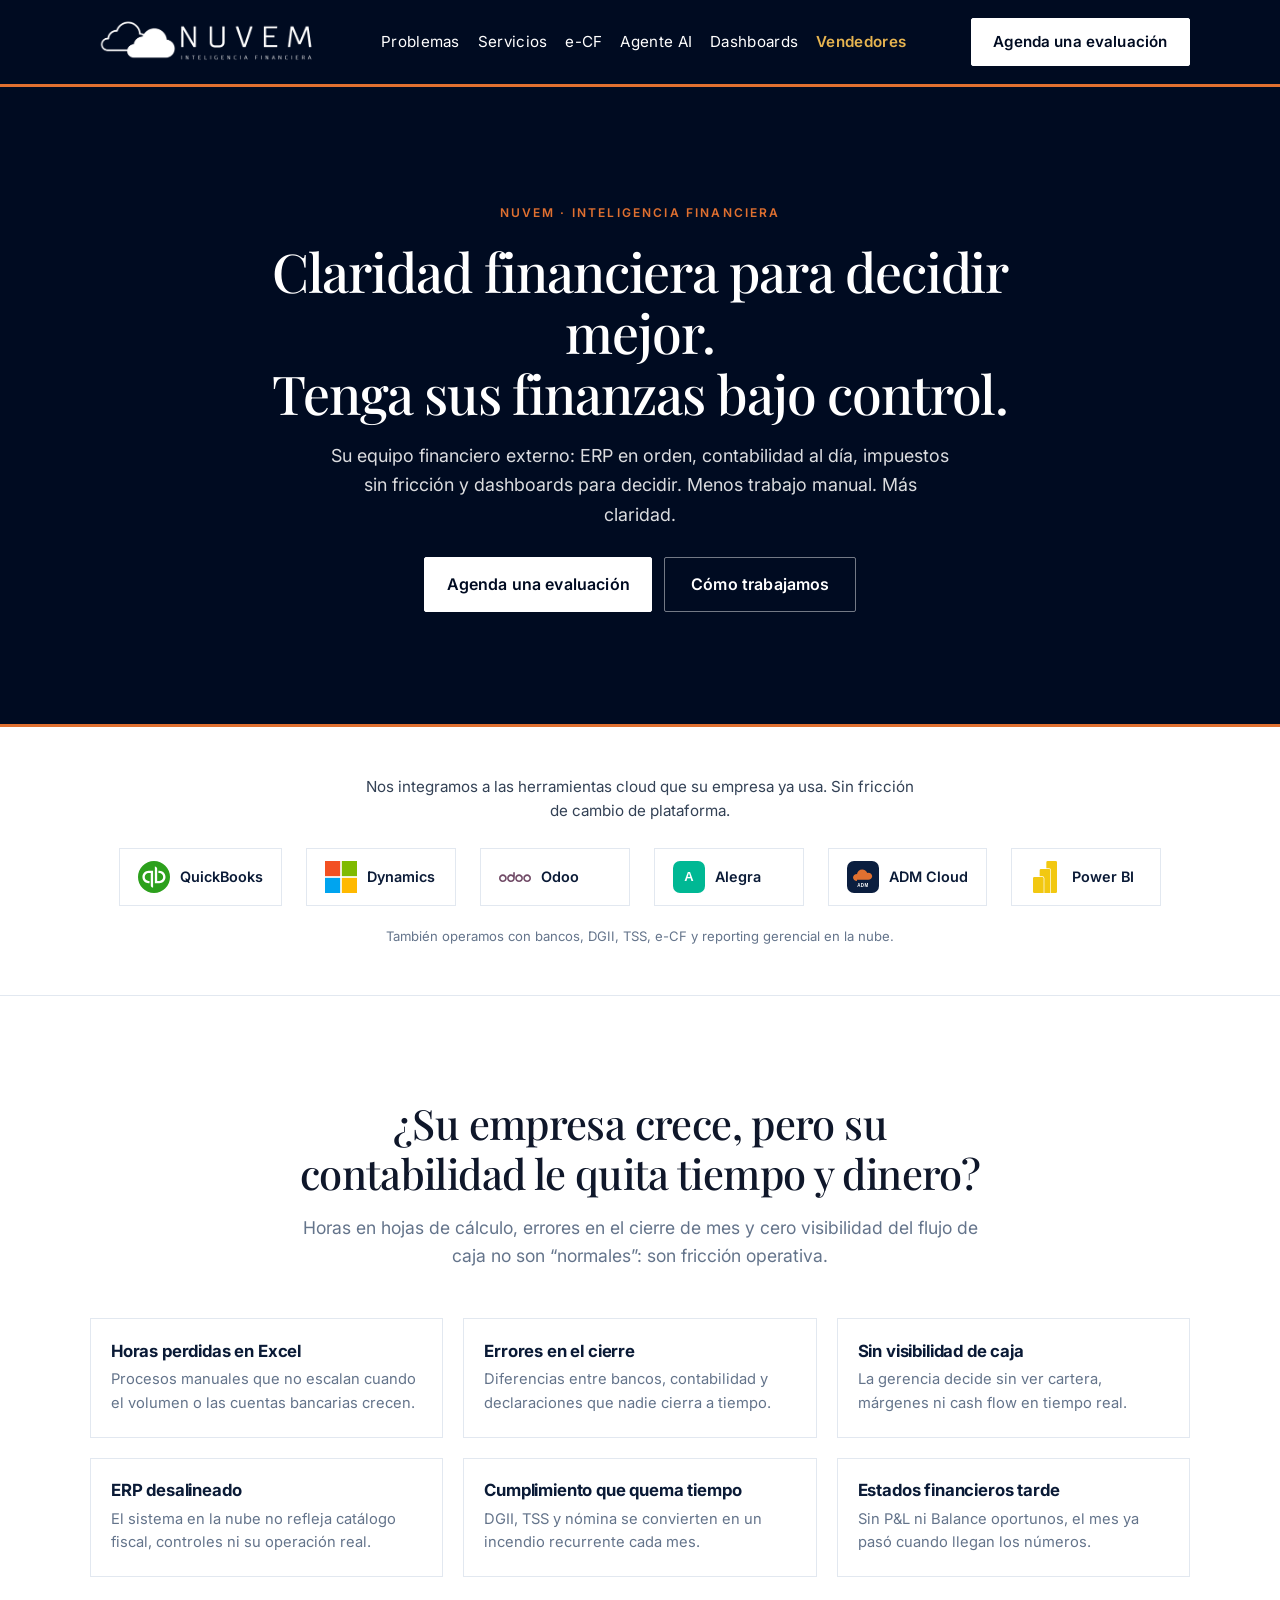
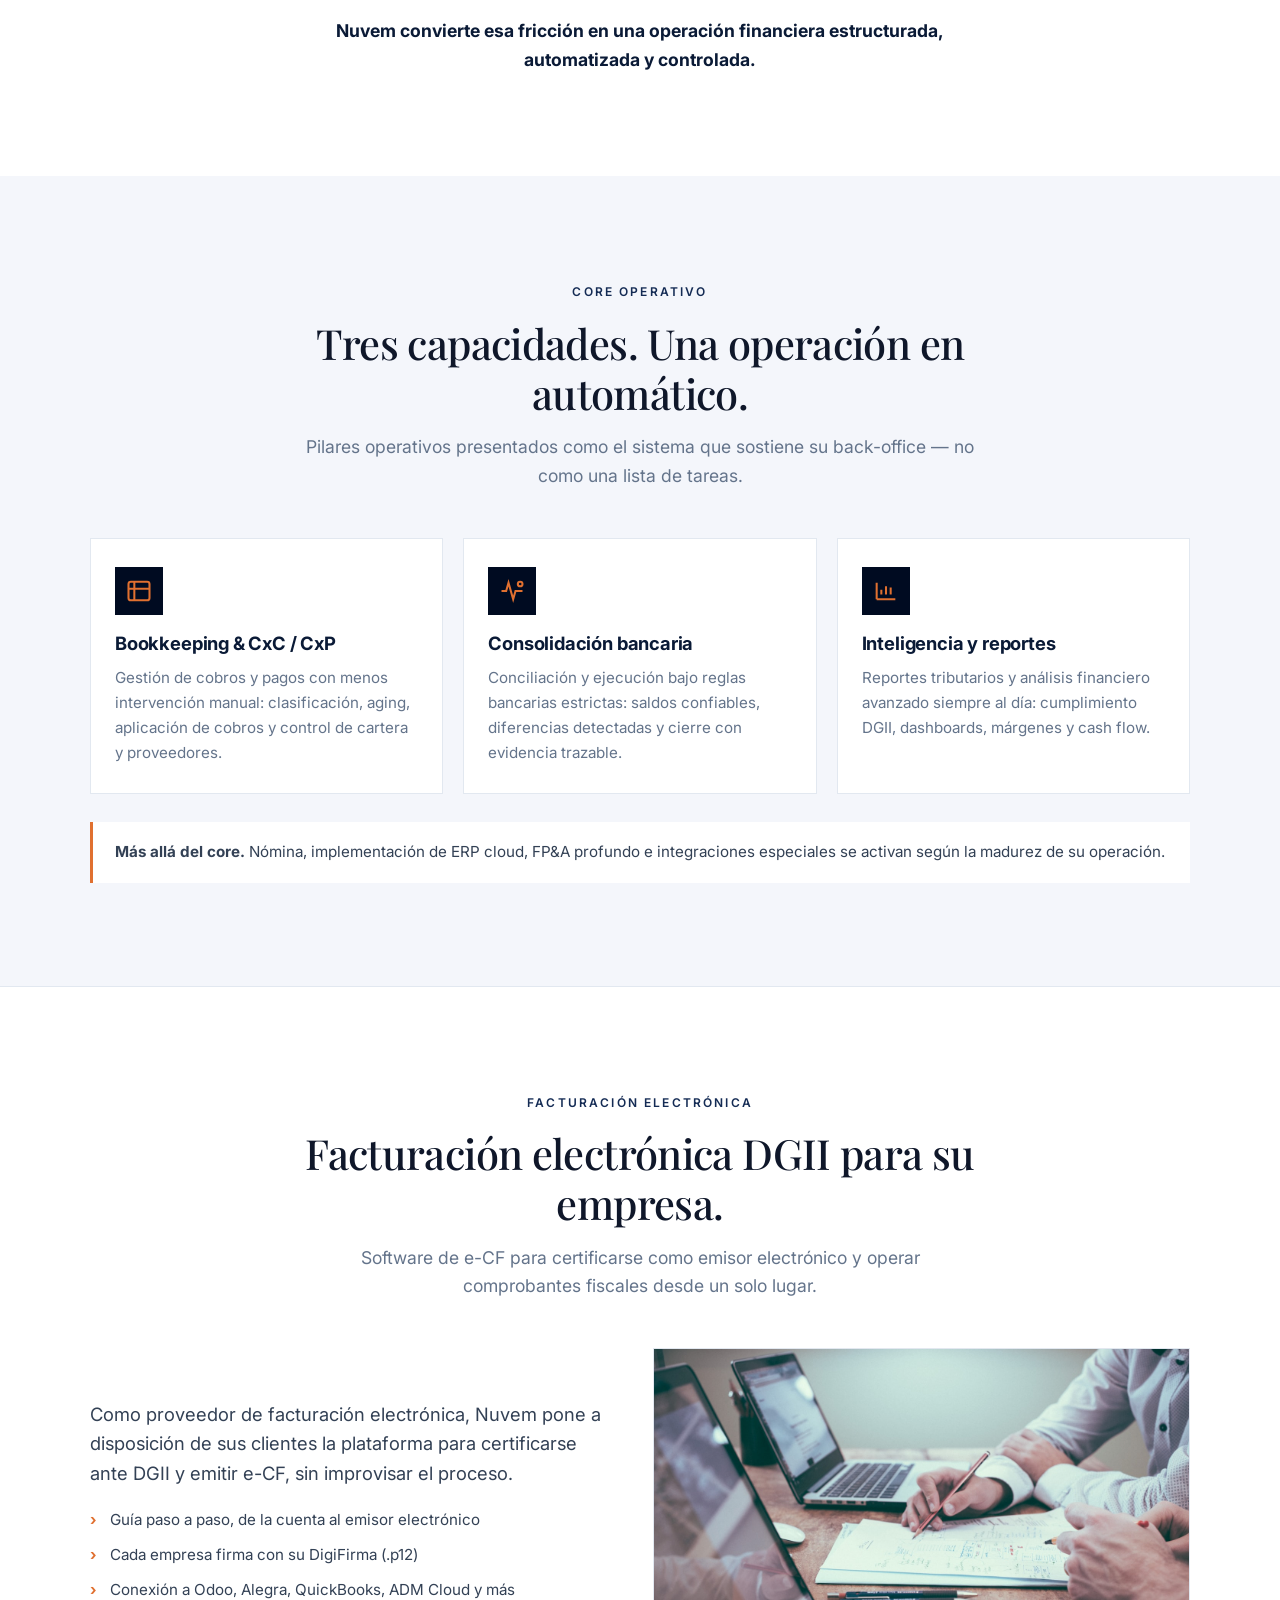
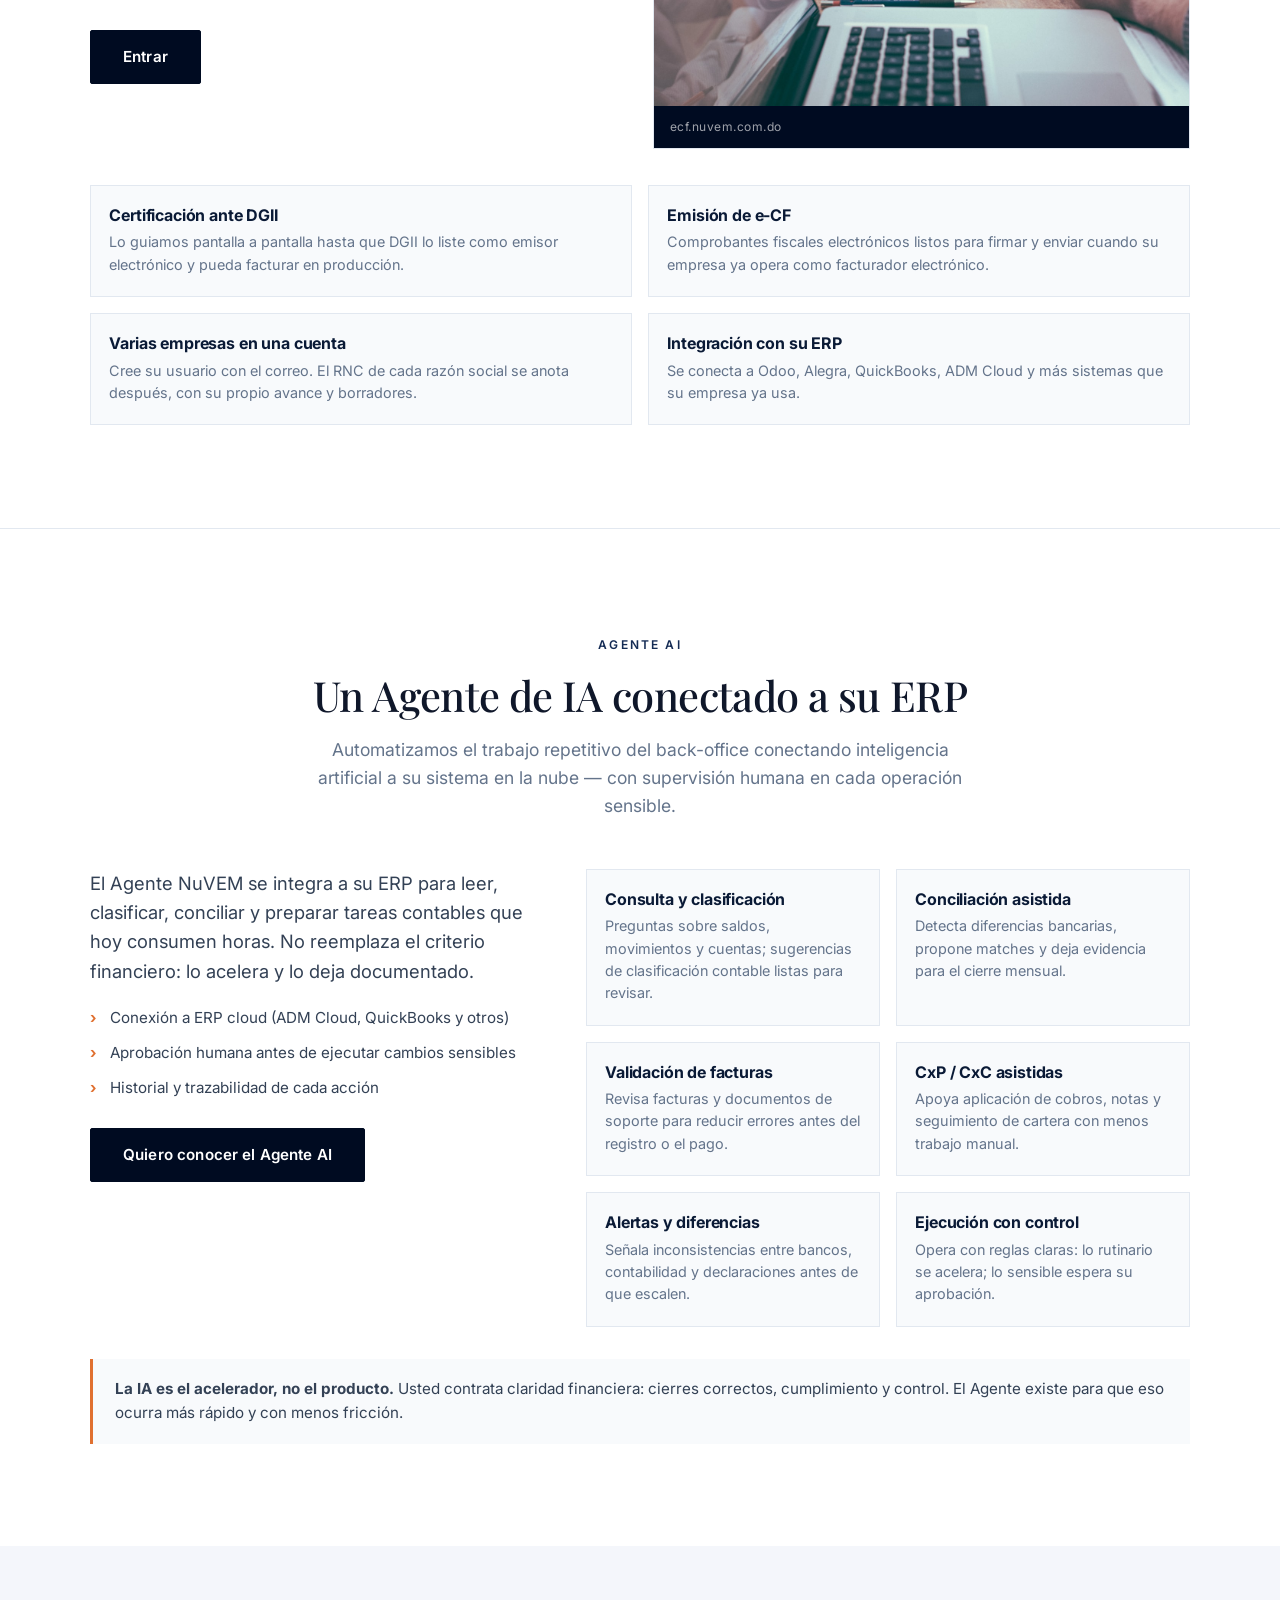
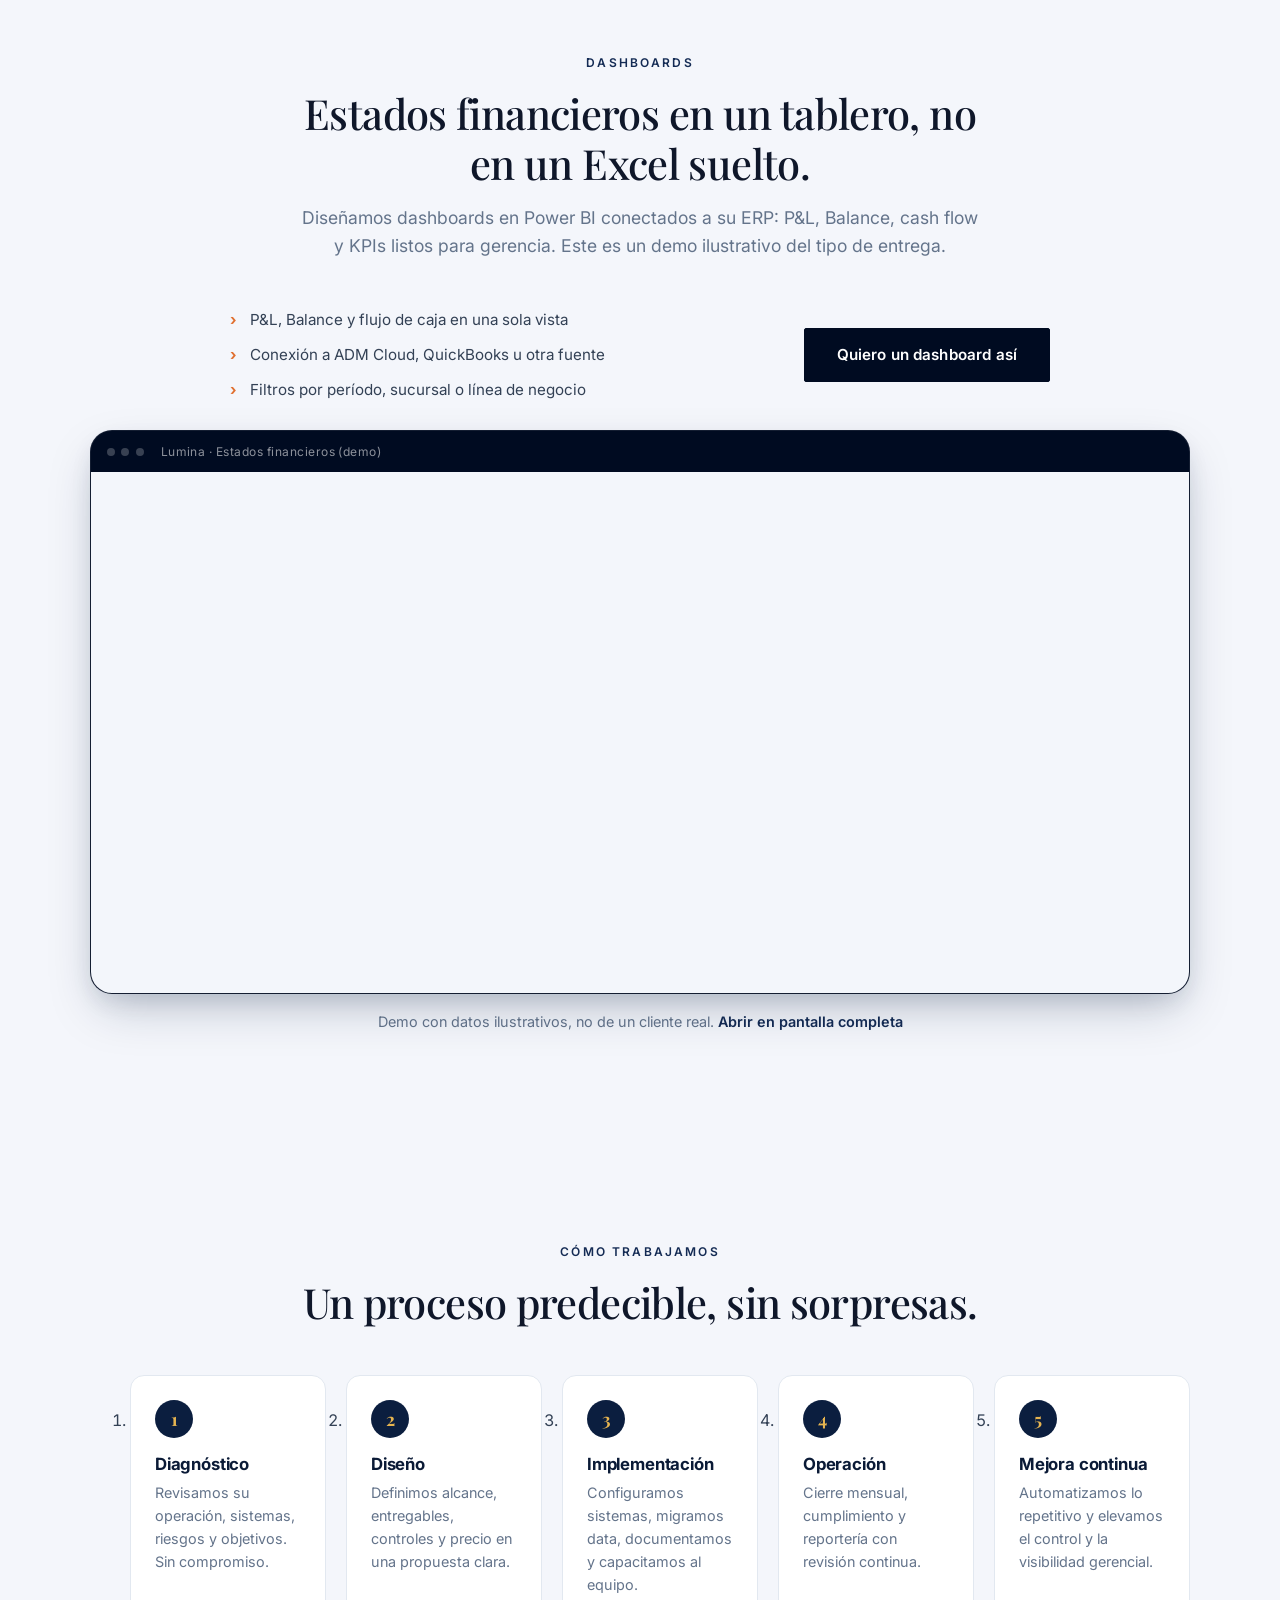
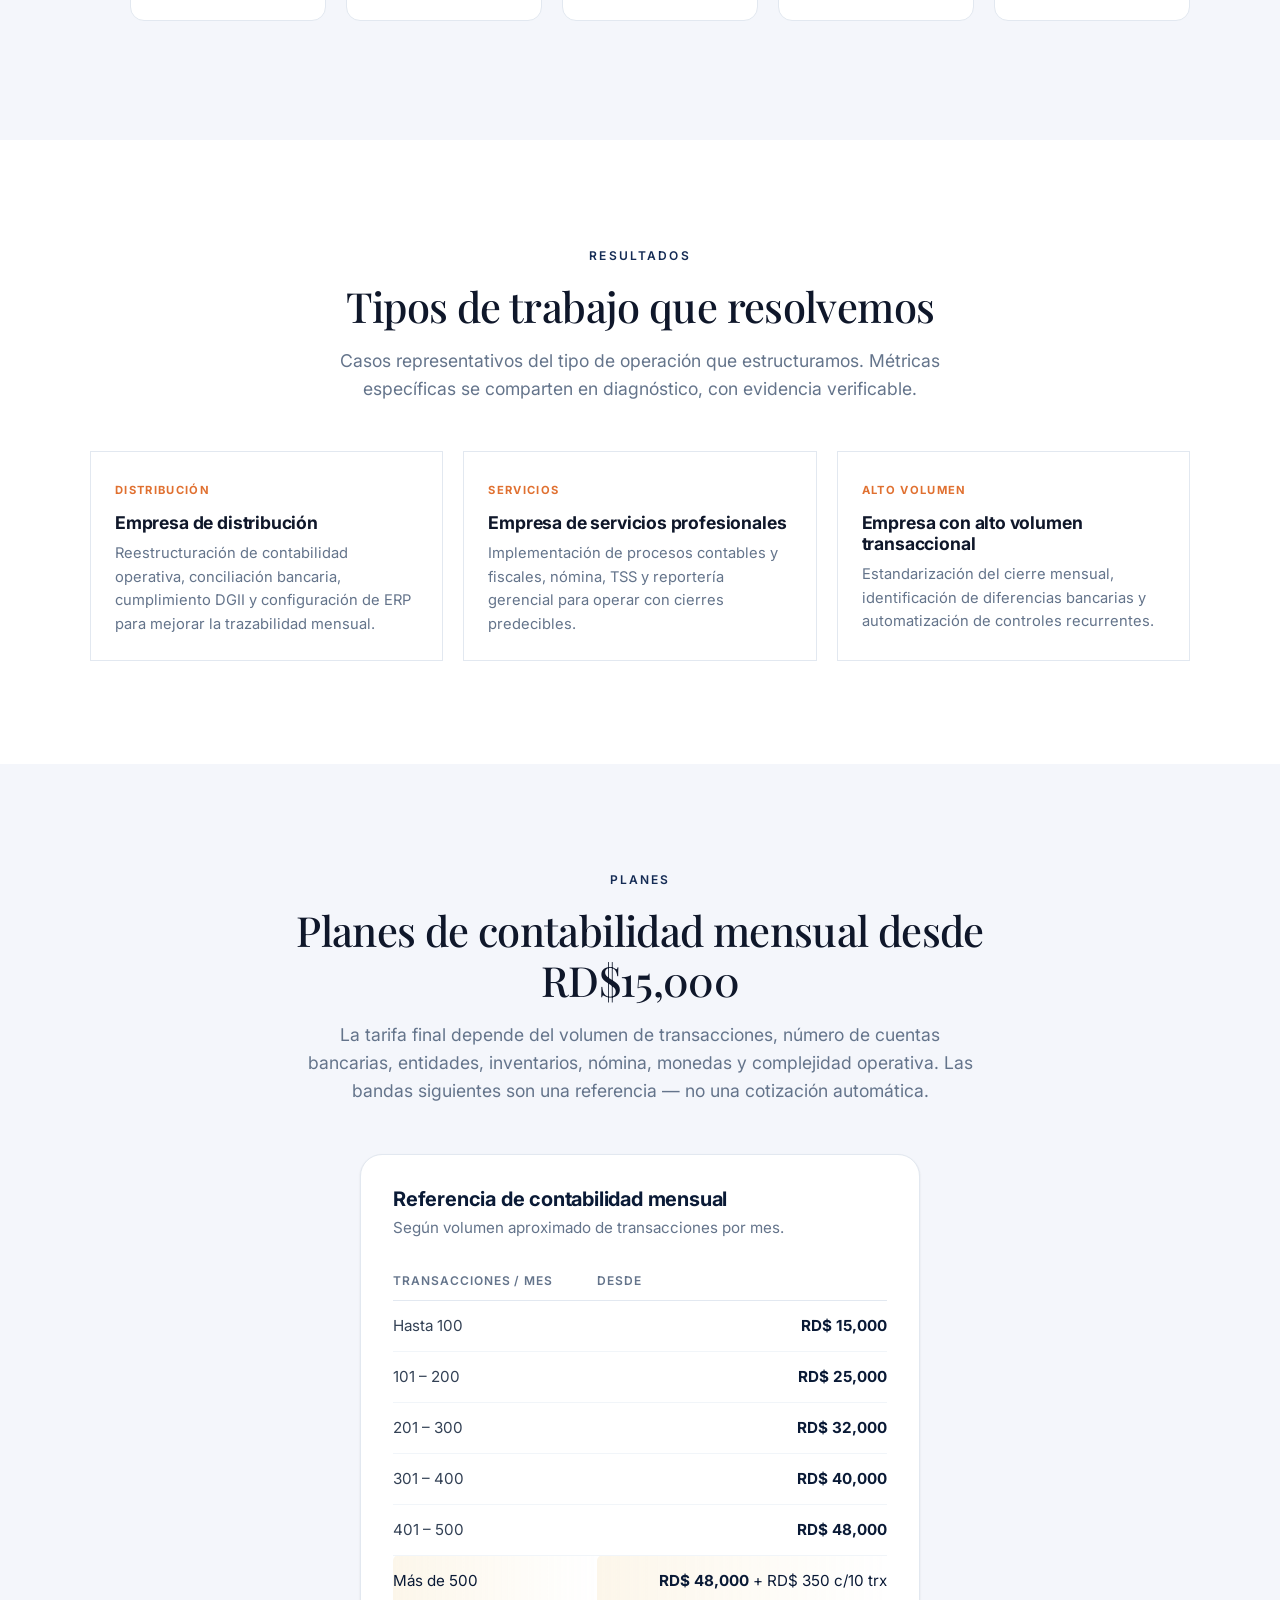
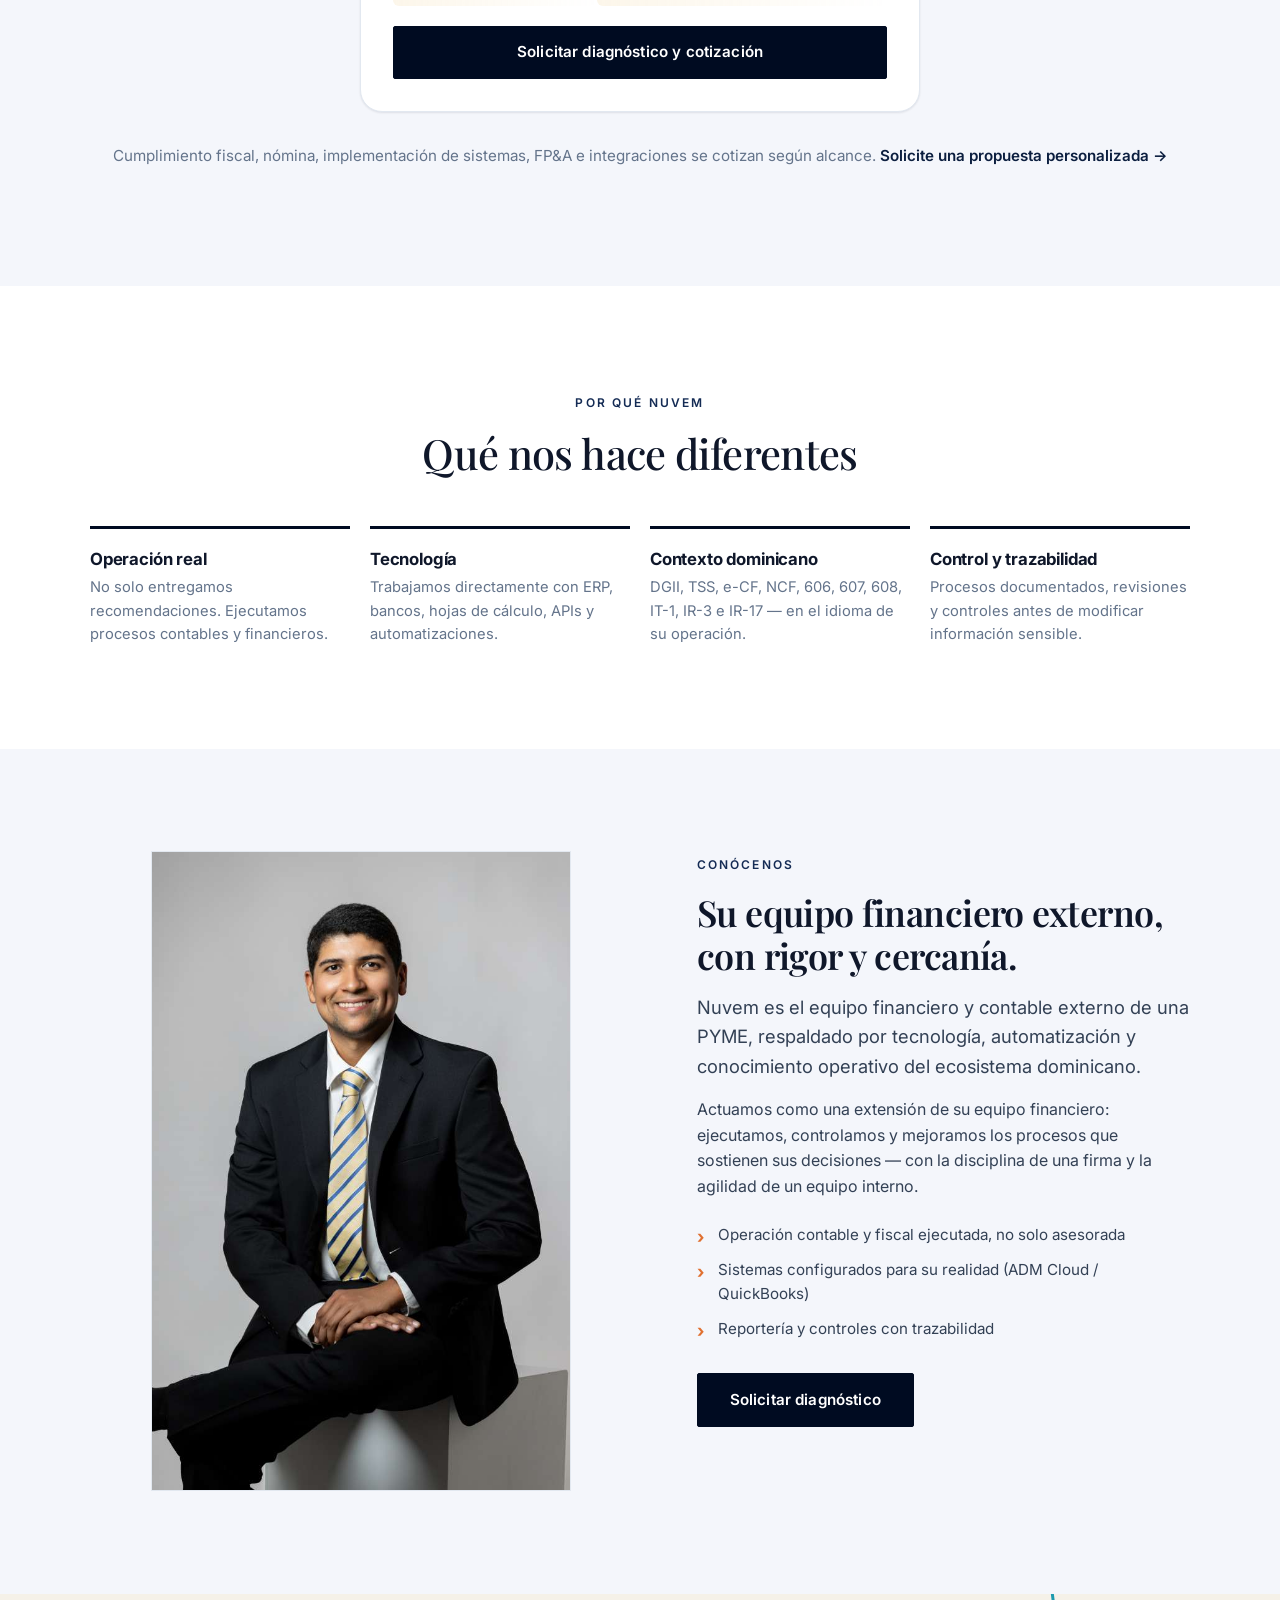
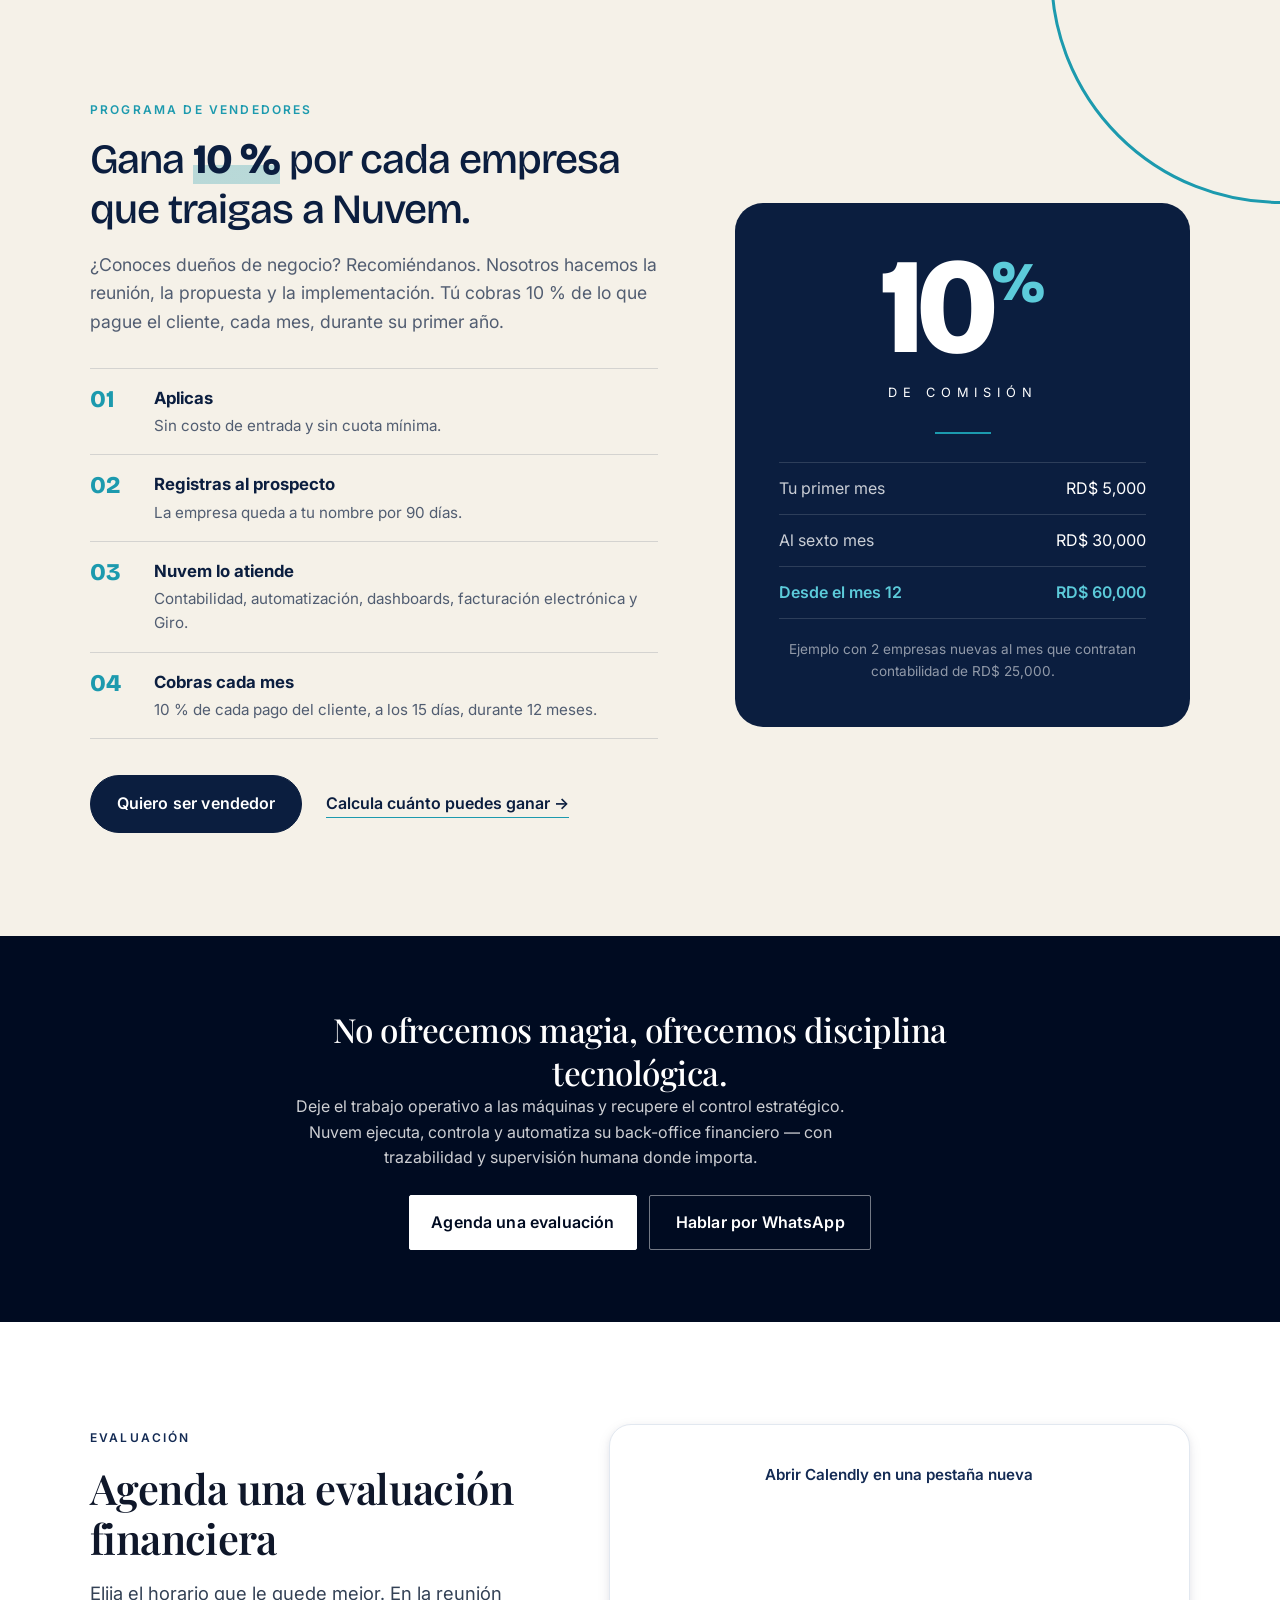
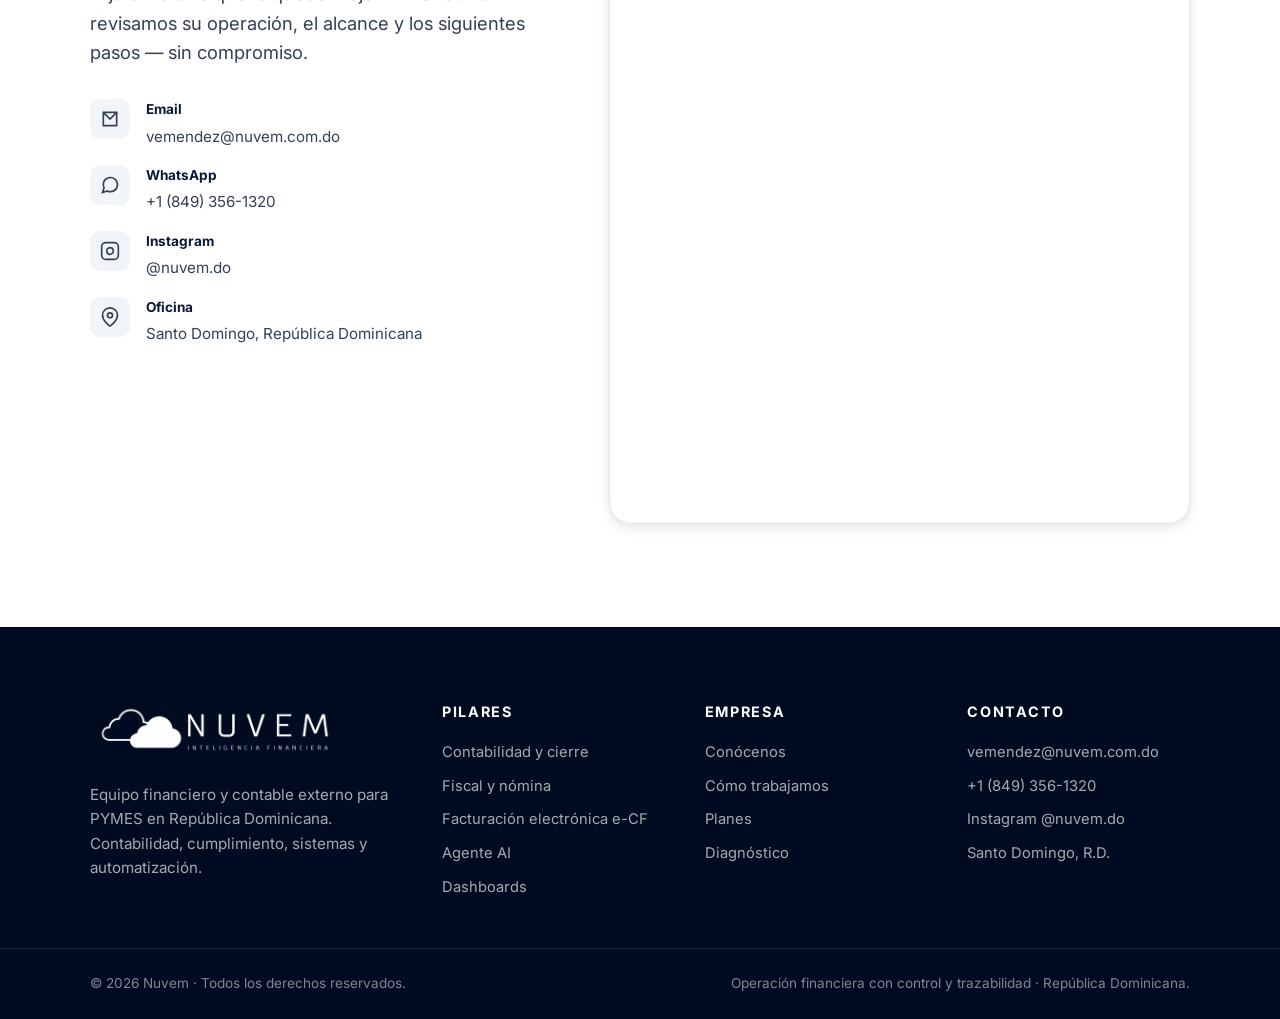
==== commit 6f59b582: "Vendedores: 10 % de cada mensualidad por 12 meses, pagado a los 15 días de cada pago - El pago al ve" ====
--- a/index.html
+++ b/index.html
@@ -533,13 +533,13 @@
     <div class="container sellers__inner">
       <div class="sellers__copy">
         <p class="eyebrow eyebrow--gold">Programa de vendedores</p>
-        <h2 class="section__title section__title--light" id="sellersTitle">Gana <span>una mensualidad completa</span> por cada empresa que traigas a Nuvem.</h2>
-        <p class="sellers__lead">¿Conoces dueños de negocio? Recomiéndanos. Nosotros hacemos la reunión, la propuesta y la implementación. Tú cobras, de una vez, lo mismo que paga el cliente en su primer mes.</p>
+        <h2 class="section__title section__title--light" id="sellersTitle">Gana <span>10 %</span> por cada empresa que traigas a Nuvem.</h2>
+        <p class="sellers__lead">¿Conoces dueños de negocio? Recomiéndanos. Nosotros hacemos la reunión, la propuesta y la implementación. Tú cobras 10 % de lo que pague el cliente, cada mes, durante su primer año.</p>
         <ol class="sellers__steps" role="list">
           <li><span>01</span><div><strong>Aplicas</strong><p>Sin costo de entrada y sin cuota mínima.</p></div></li>
           <li><span>02</span><div><strong>Registras al prospecto</strong><p>La empresa queda a tu nombre por 90 días.</p></div></li>
           <li><span>03</span><div><strong>Nuvem lo atiende</strong><p>Contabilidad, automatización, dashboards, facturación electrónica y Giro.</p></div></li>
-          <li><span>04</span><div><strong>Cobras rápido</strong><p>A los 15 días del primer pago del cliente. En proyectos, el 10 %.</p></div></li>
+          <li><span>04</span><div><strong>Cobras cada mes</strong><p>10 % de cada pago del cliente, a los 15 días, durante 12 meses.</p></div></li>
         </ol>
         <div class="sellers__actions">
           <a href="vendedores.html" class="btn btn--v btn--lg">Quiero ser vendedor</a>
@@ -547,15 +547,15 @@
         </div>
       </div>
       <aside class="sellers__stat" aria-label="Ejemplo de comisión">
-        <p class="sellers__big">100<small>%</small></p>
-        <p class="sellers__unit">del primer mes</p>
+        <p class="sellers__big">10<small>%</small></p>
+        <p class="sellers__unit">de comisión</p>
         <hr />
         <dl>
-          <div><dt>1 empresa</dt><dd>RD$ 25,000</dd></div>
-          <div><dt>2 empresas al mes</dt><dd>RD$ 50,000 al mes</dd></div>
-          <div class="is-hi"><dt>4 empresas al mes</dt><dd>RD$ 100,000 al mes</dd></div>
+          <div><dt>Tu primer mes</dt><dd>RD$ 5,000</dd></div>
+          <div><dt>Al sexto mes</dt><dd>RD$ 30,000</dd></div>
+          <div class="is-hi"><dt>Desde el mes 12</dt><dd>RD$ 60,000</dd></div>
         </dl>
-        <p class="sellers__note">Ejemplo con empresas que contratan contabilidad de RD$ 25,000 al mes. Cobras a los 15 días de su primer pago.</p>
+        <p class="sellers__note">Ejemplo con 2 empresas nuevas al mes que contratan contabilidad de RD$ 25,000.</p>
       </aside>
     </div>
   </section>
--- a/styles.css
+++ b/styles.css
@@ -1397,8 +1397,8 @@
   font-family: var(--v-font);
   font-weight: 500;
   color: var(--v-navy);
-  font-size: clamp(2.2rem, 4.6vw, 3.4rem);
-  line-height: 1.06;
+  font-size: clamp(2.4rem, 5.4vw, 4rem);
+  line-height: 1.04;
 }
 .vpage .vhero__title span {
   font-weight: 800;
@@ -1438,9 +1438,9 @@
 .vpage .vcalc__card output { color: var(--v-teal); }
 .vpage .vcalc__card input[type="range"] { accent-color: var(--v-teal); }
 .vpage .vcalc__results div { background: var(--v-cream); border-radius: 16px; }
-.vpage .vcalc__results div:nth-child(2) { background: var(--v-navy); }
-.vpage .vcalc__results div:nth-child(2) span { color: rgba(255, 255, 255, .7); }
-.vpage .vcalc__results div:nth-child(2) strong { color: var(--v-teal-l); }
+.vpage .vcalc__results div:nth-child(3) { background: var(--v-navy); }
+.vpage .vcalc__results div:nth-child(3) span { color: rgba(255, 255, 255, .7); }
+.vpage .vcalc__results div:nth-child(3) strong { color: var(--v-teal-l); }
 .vpage .vcalc__results strong { font-family: var(--v-font); font-weight: 800; color: var(--v-navy); letter-spacing: -.02em; }
 
 /* Servicios */
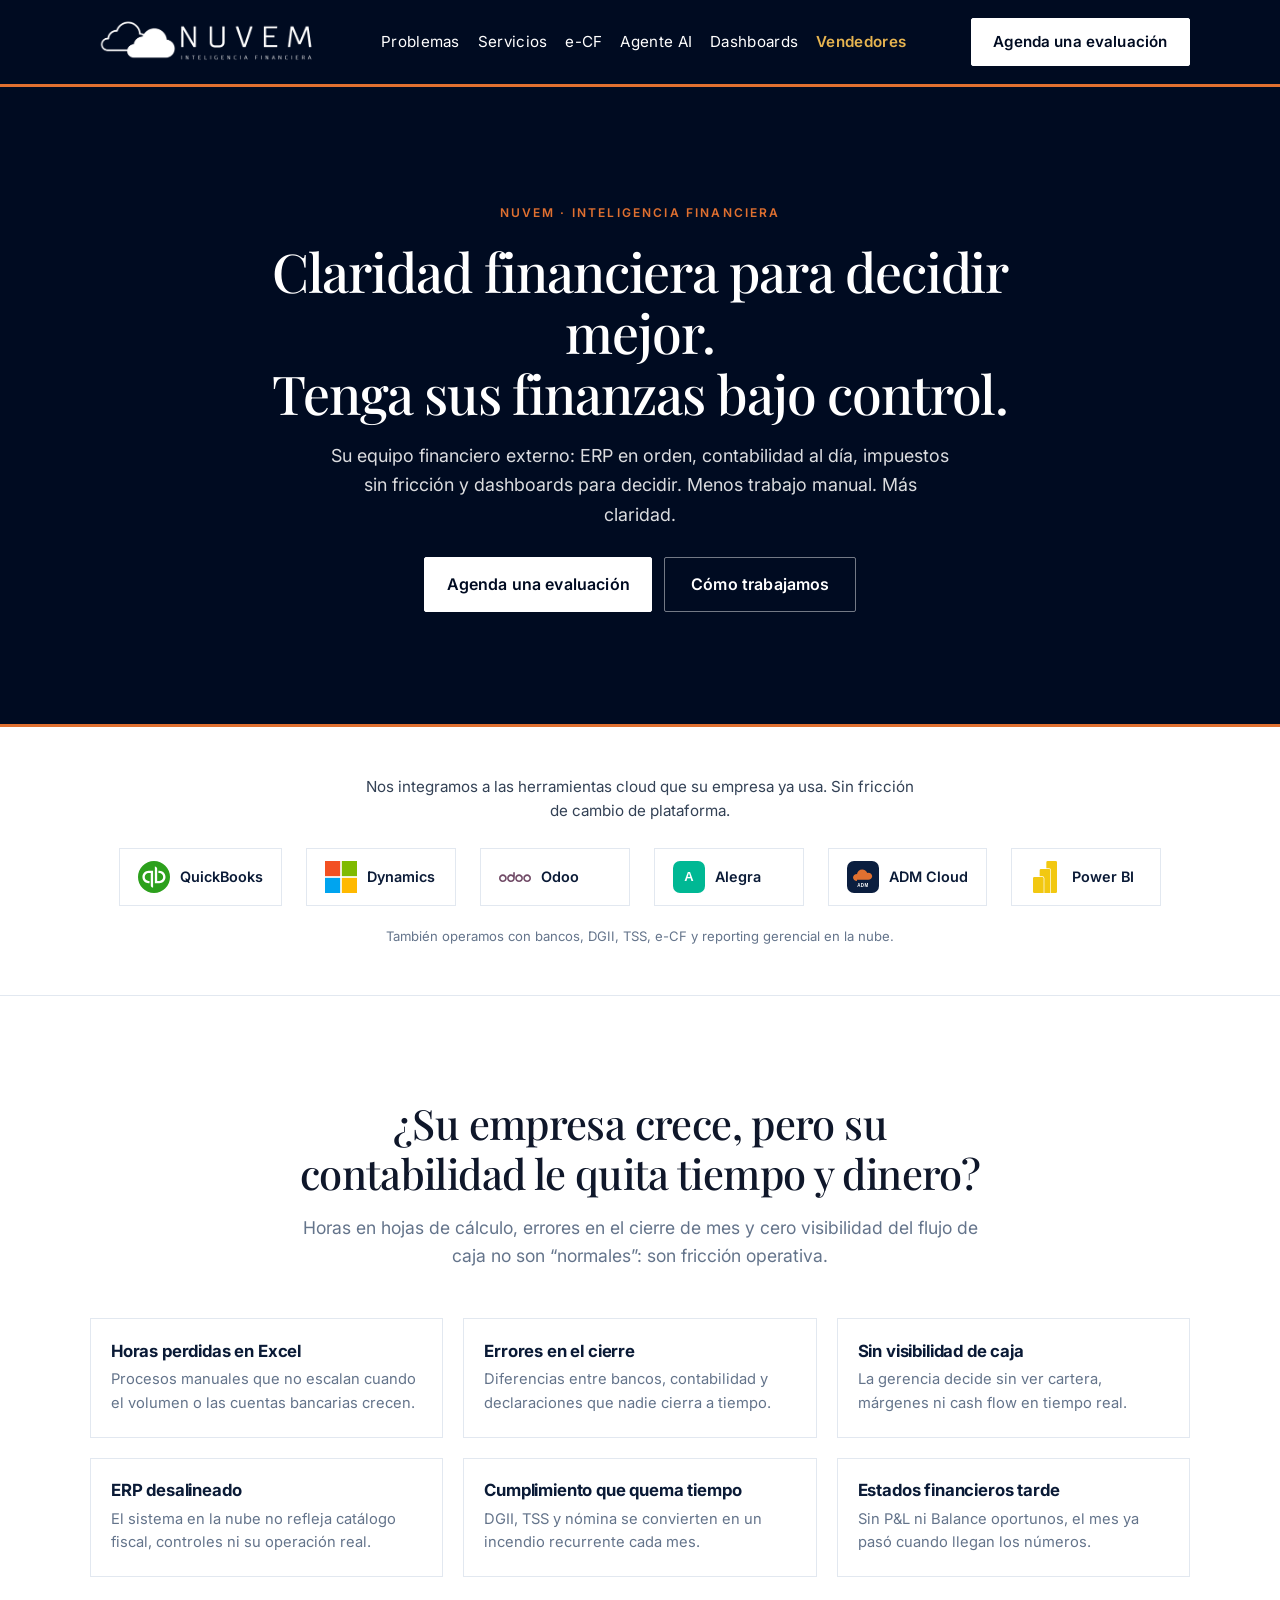
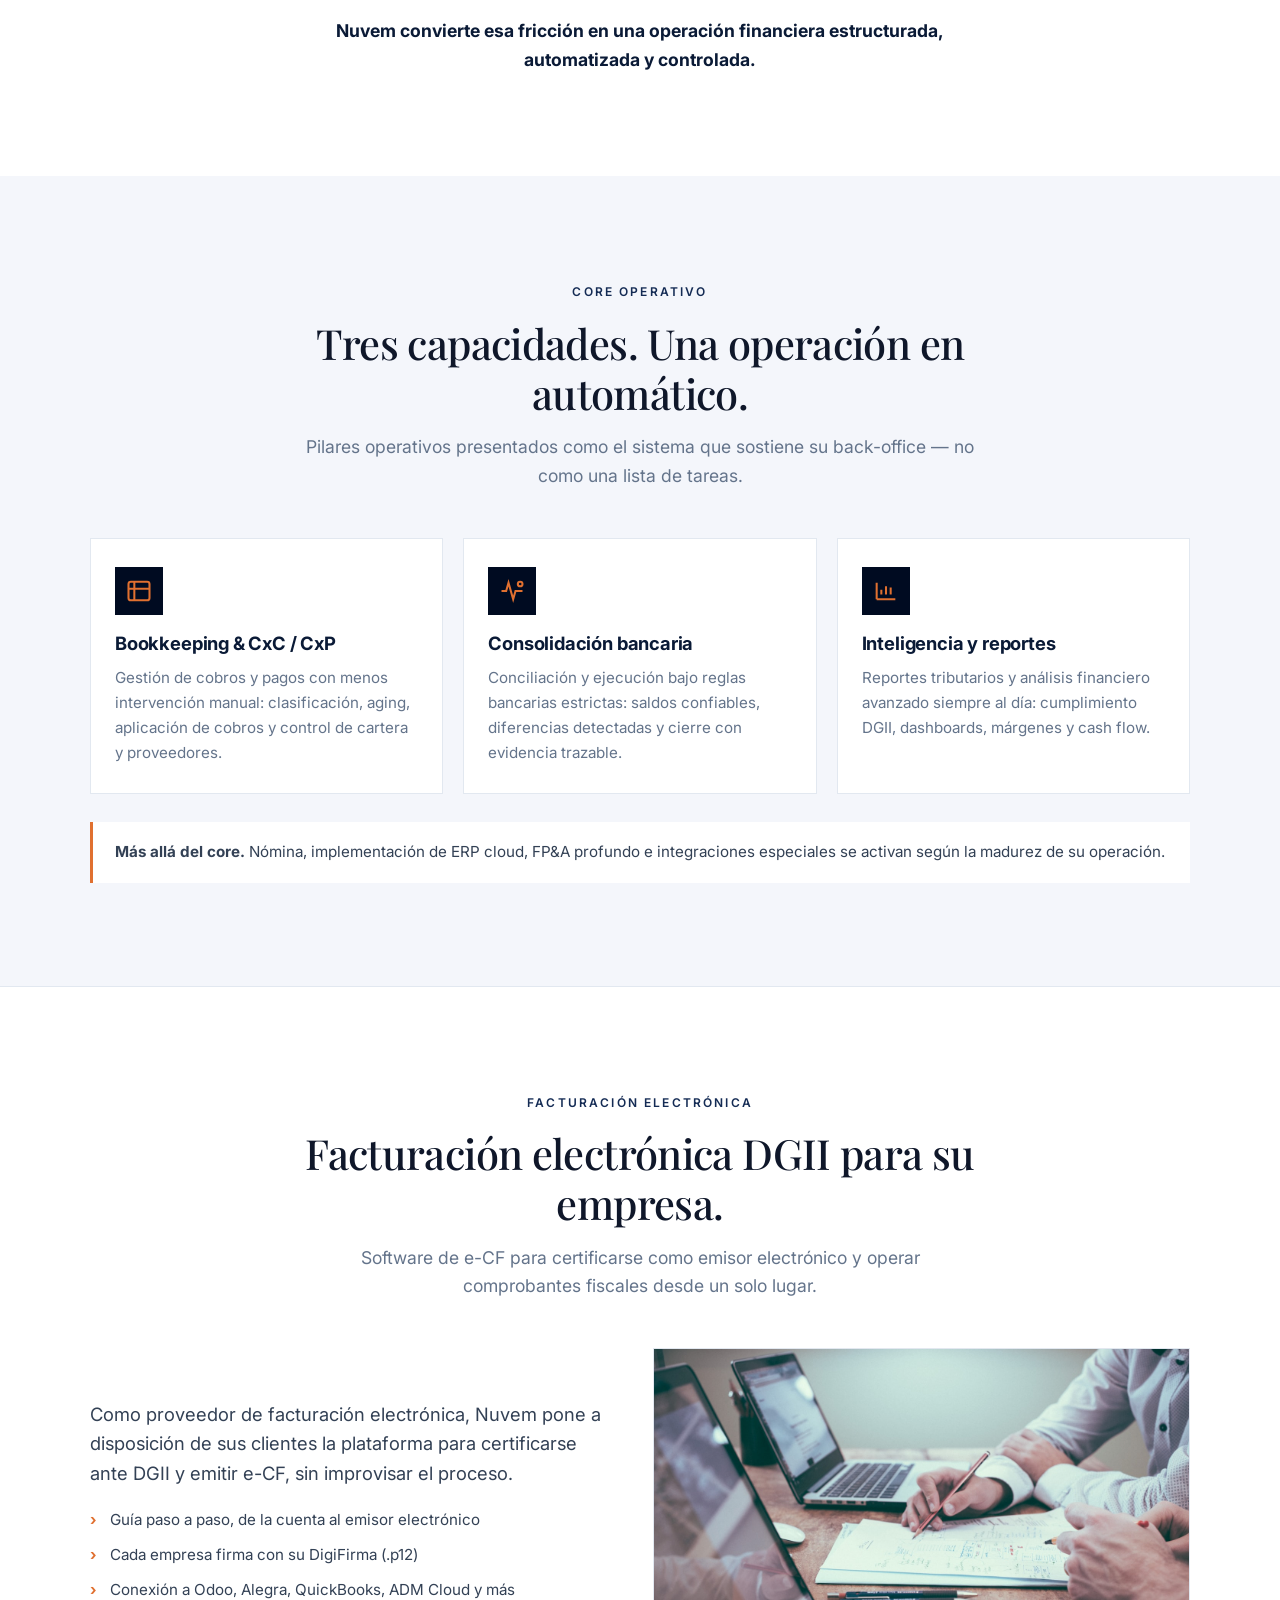
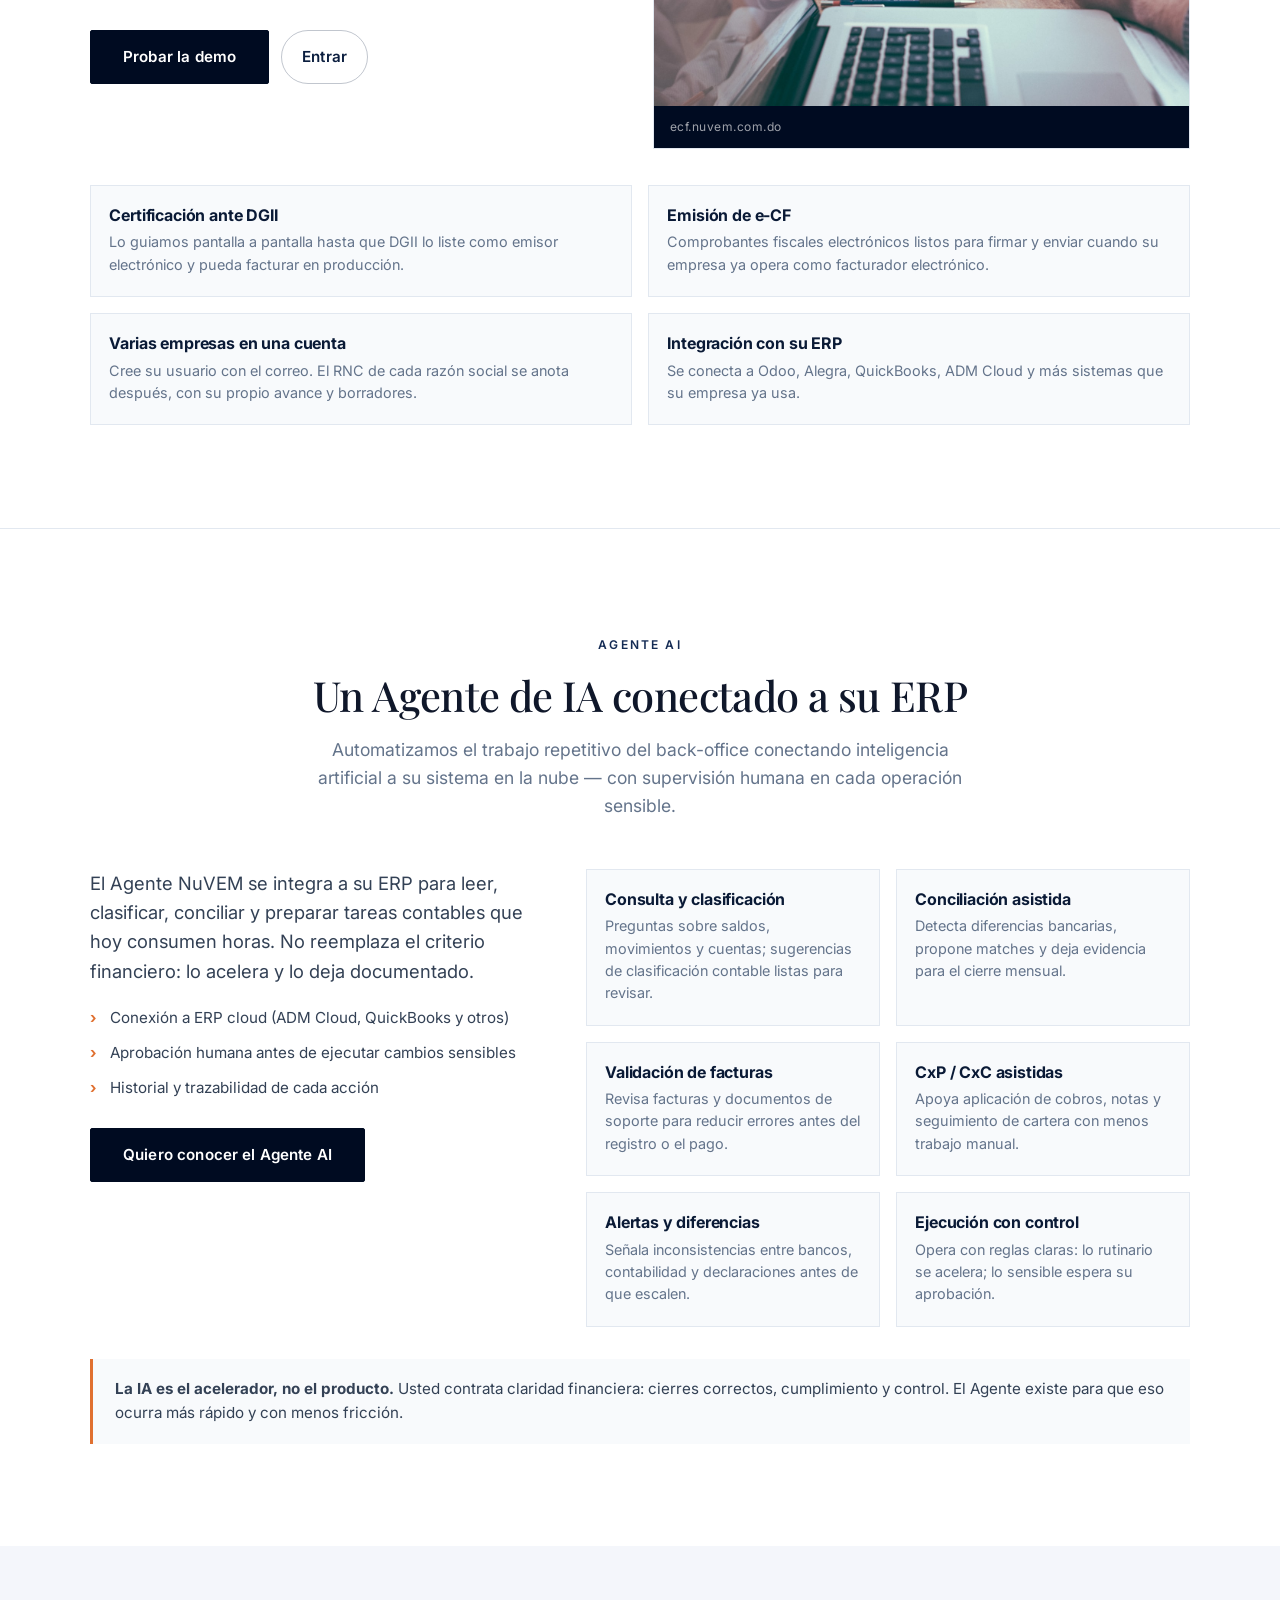
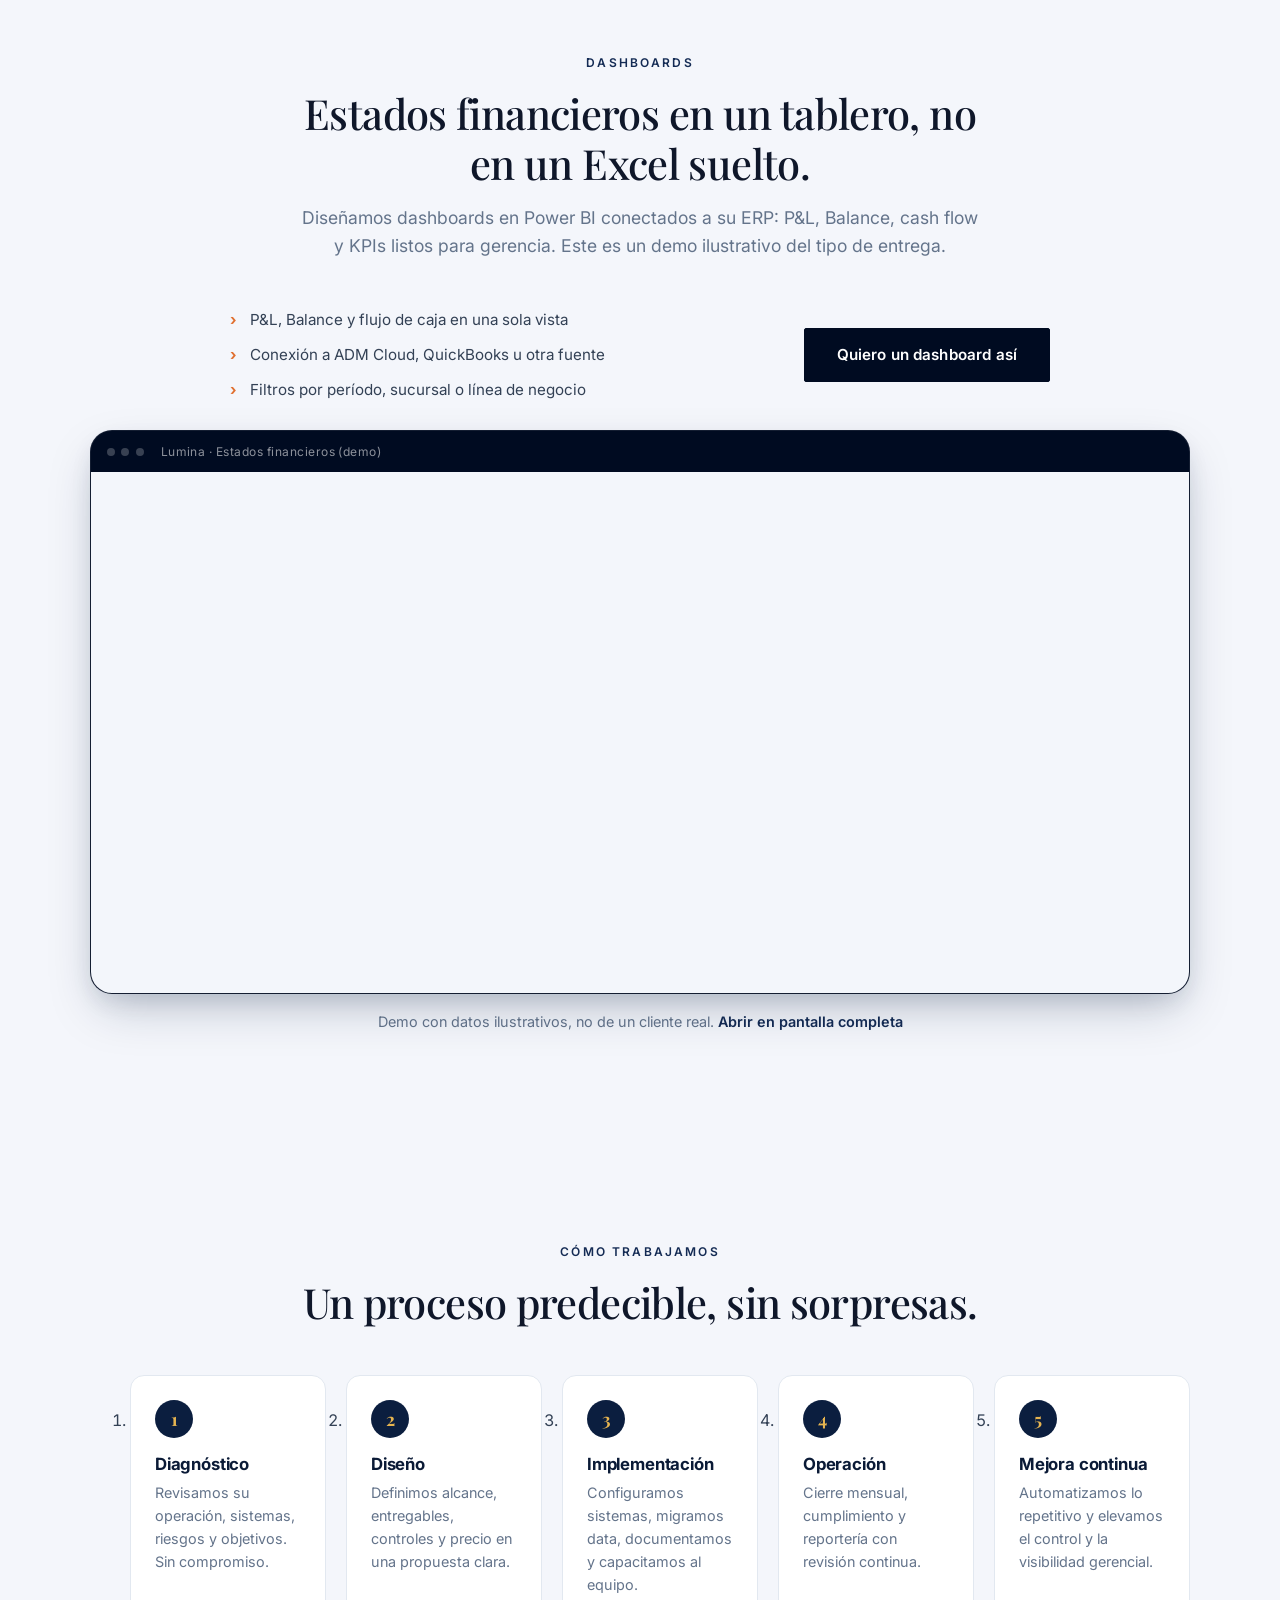
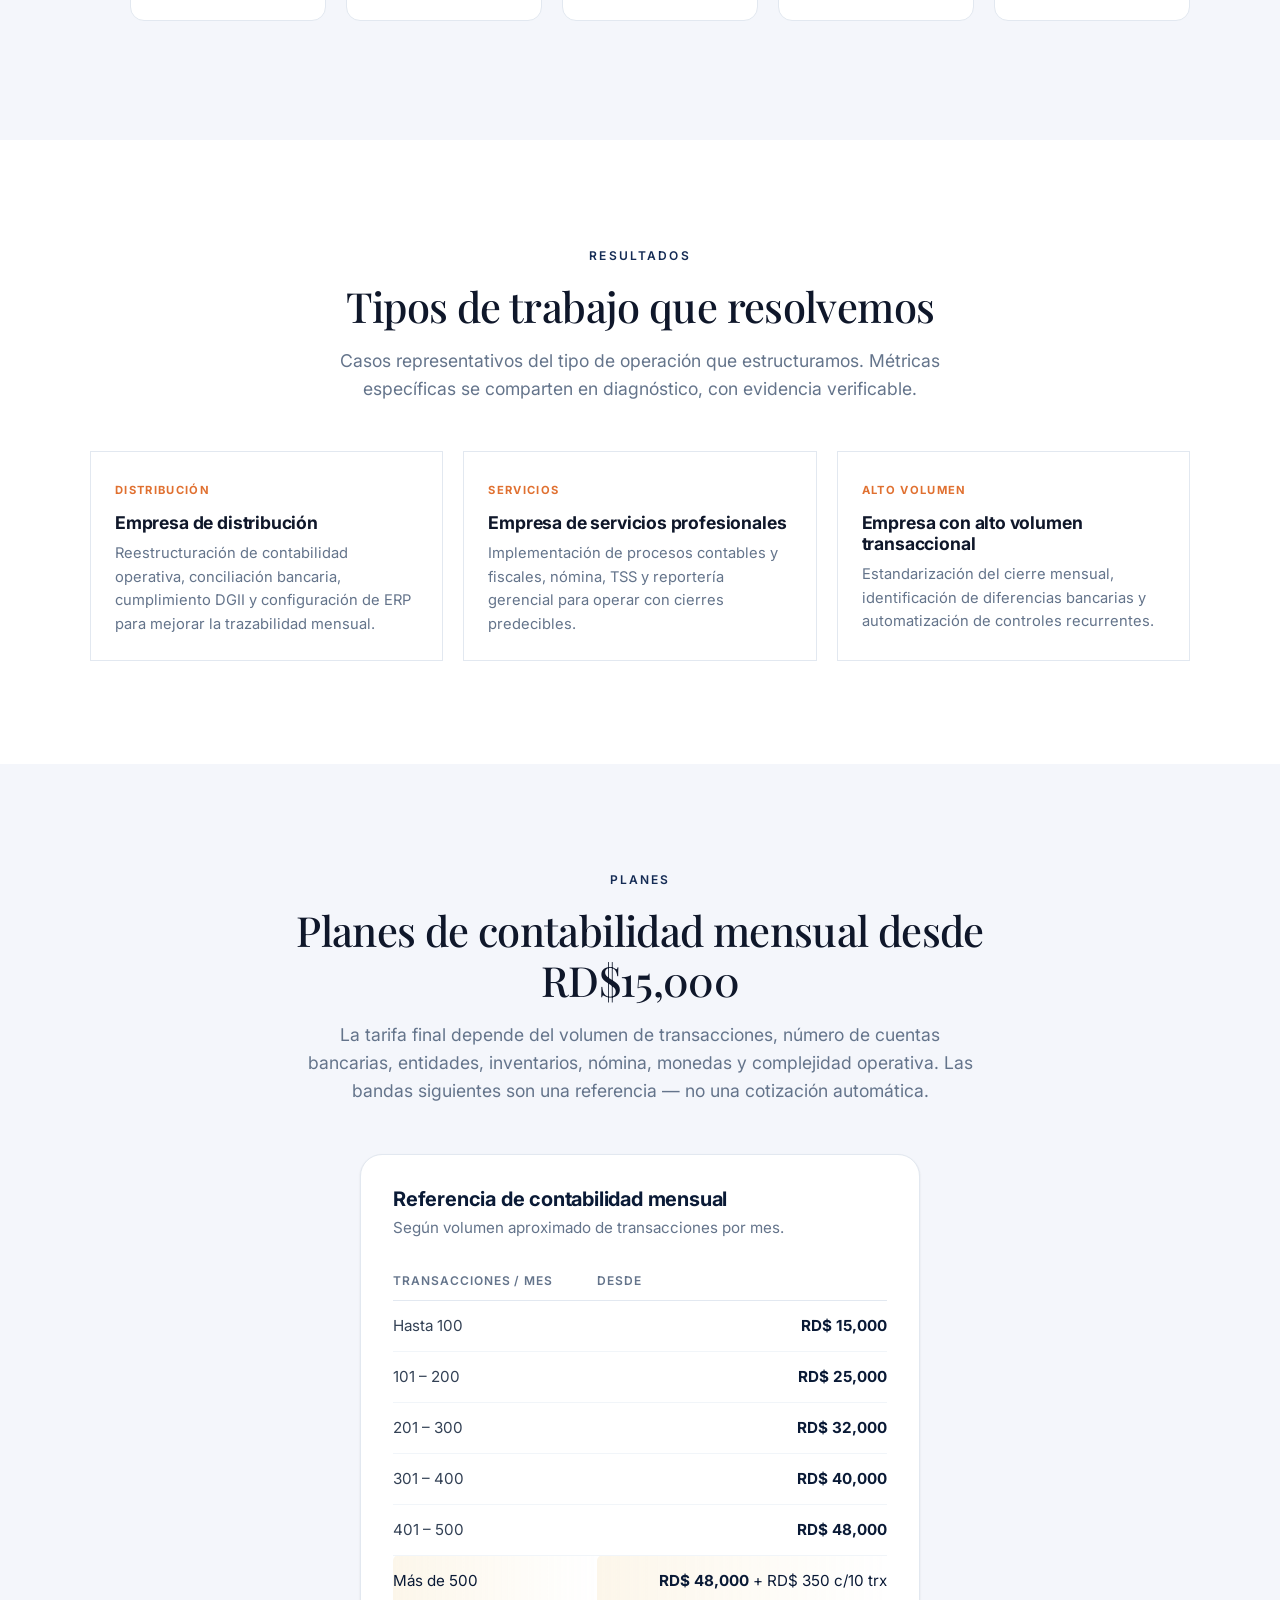
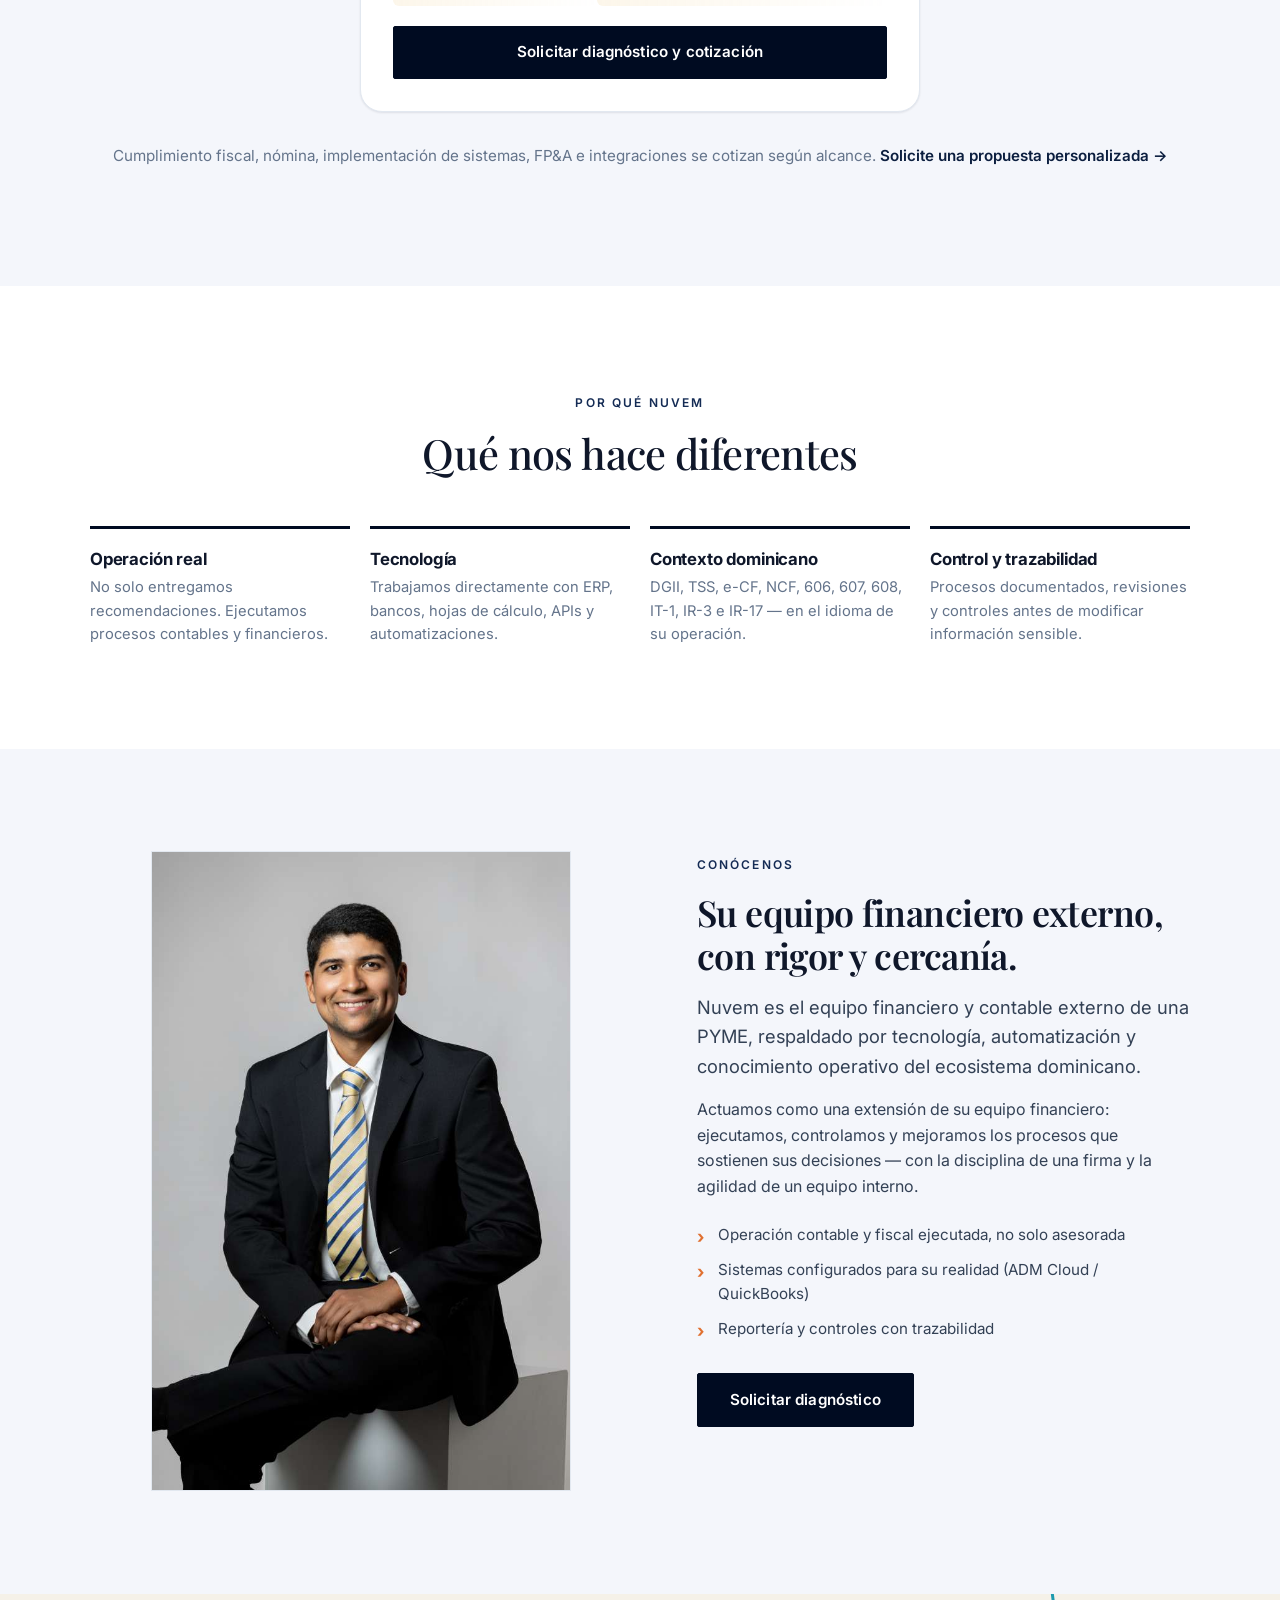
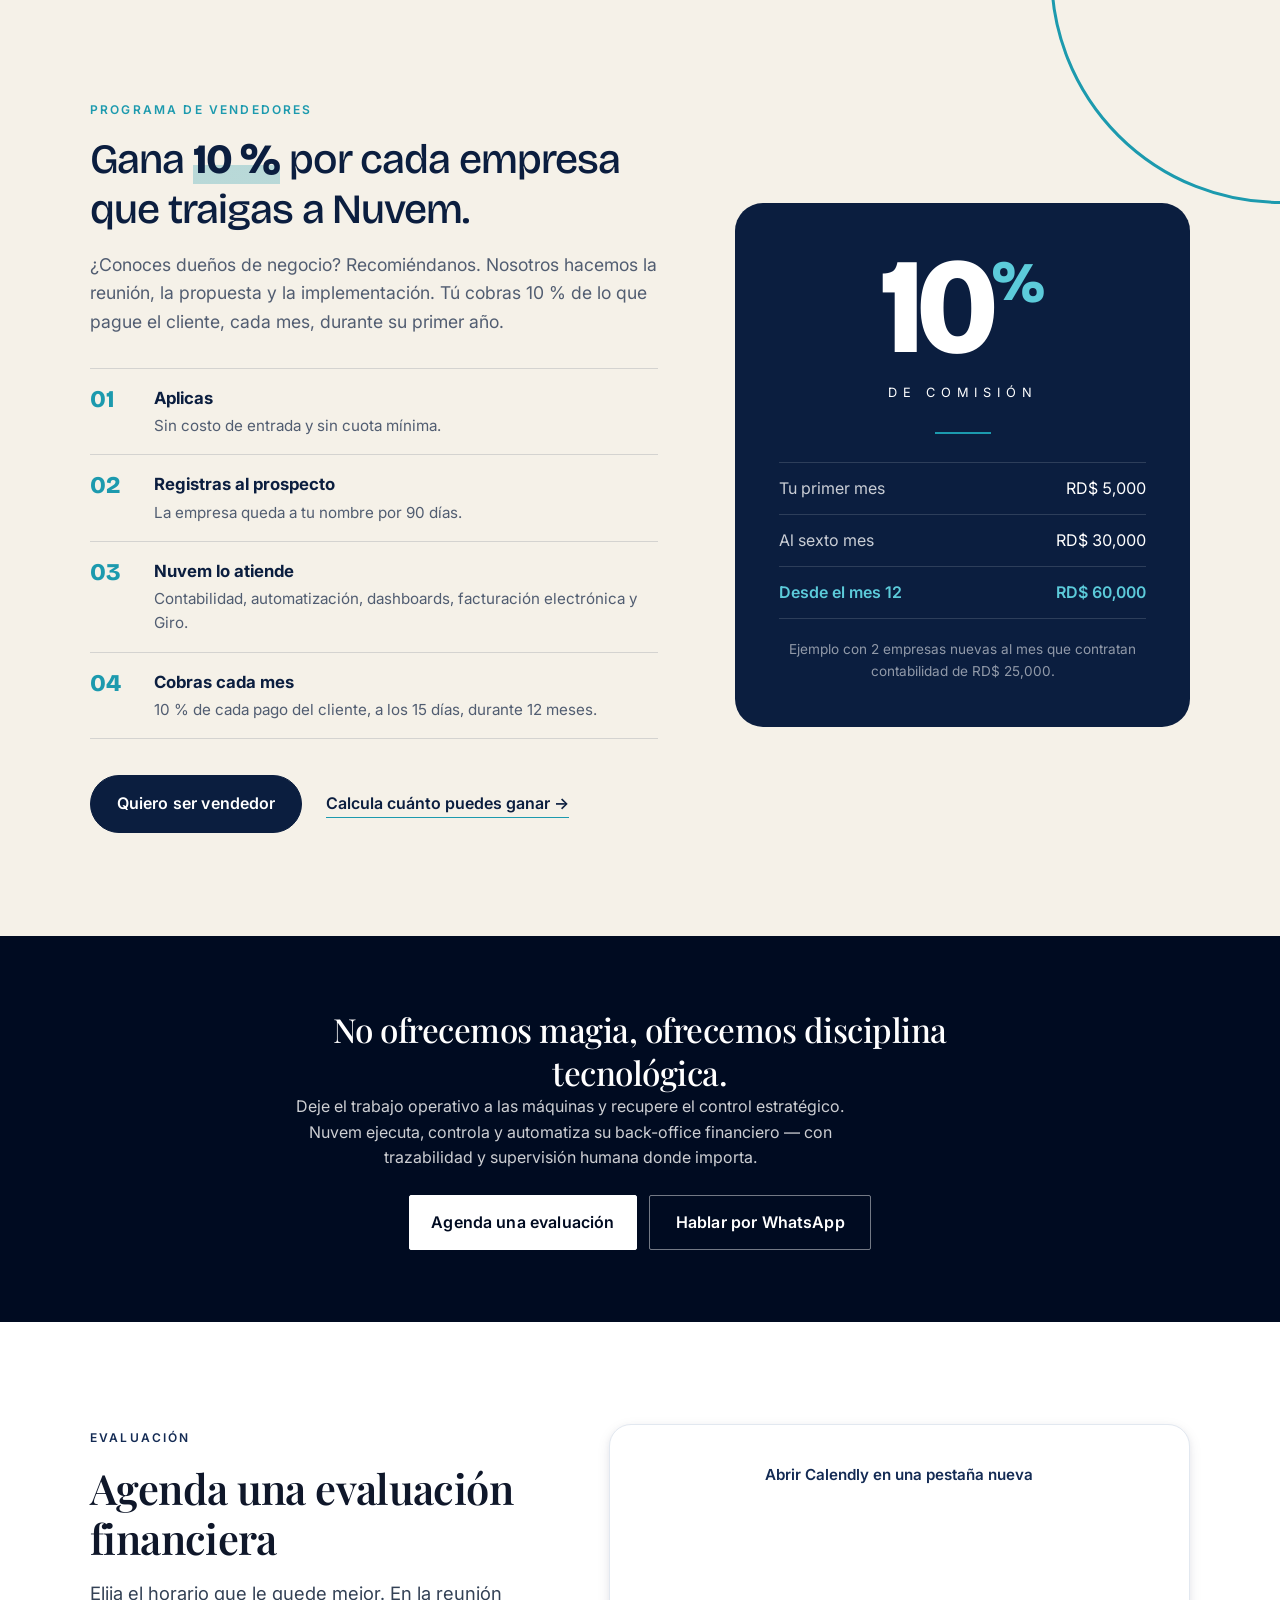
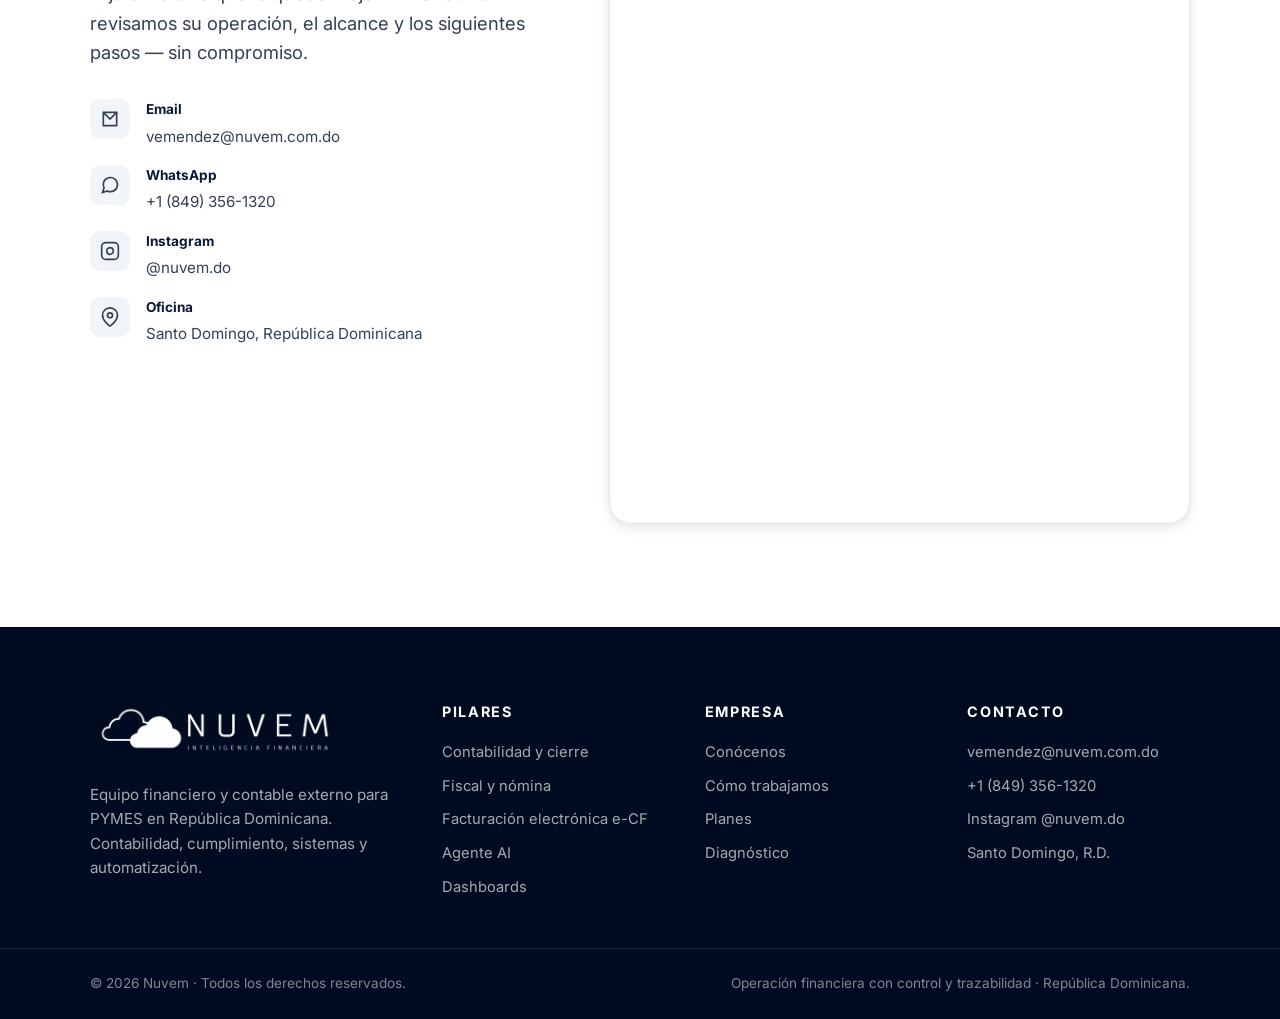
==== commit 462fc2e9: "Nuvem FE: botón para probar la demo. Co-Authored-By: Claude Opus 5.5 <noreply@anthropic.com>" ====
--- a/index.html
+++ b/index.html
@@ -215,7 +215,8 @@
             <li>Conexión a Odoo, Alegra, QuickBooks, ADM Cloud y más</li>
           </ul>
           <div class="ecf__actions">
-            <a href="https://ecf.nuvem.com.do/" class="btn btn--navy" target="_blank" rel="noopener noreferrer">Entrar</a>
+            <a href="https://ecf.nuvem.com.do/demo" class="btn btn--navy" target="_blank" rel="noopener noreferrer">Probar la demo</a>
+            <a href="https://ecf.nuvem.com.do/" class="btn btn--ghost" target="_blank" rel="noopener noreferrer">Entrar</a>
           </div>
         </div>
 
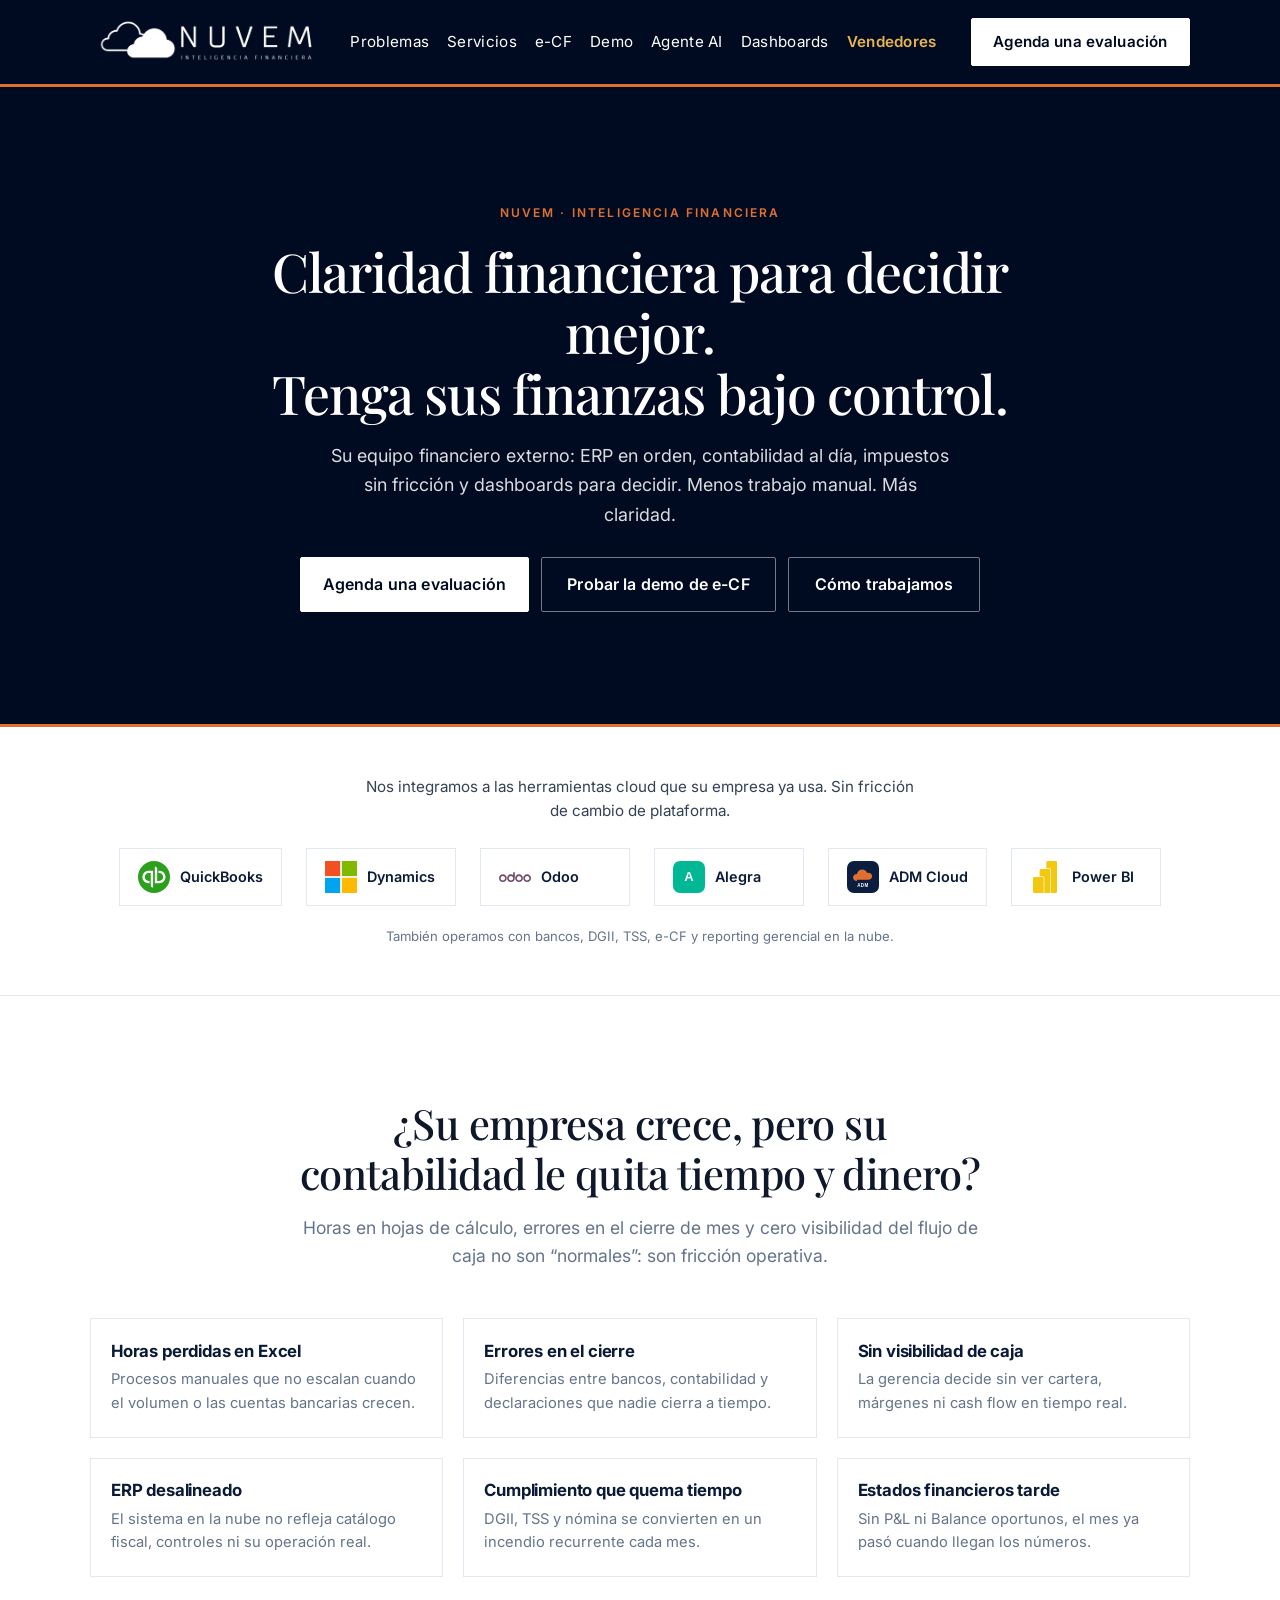
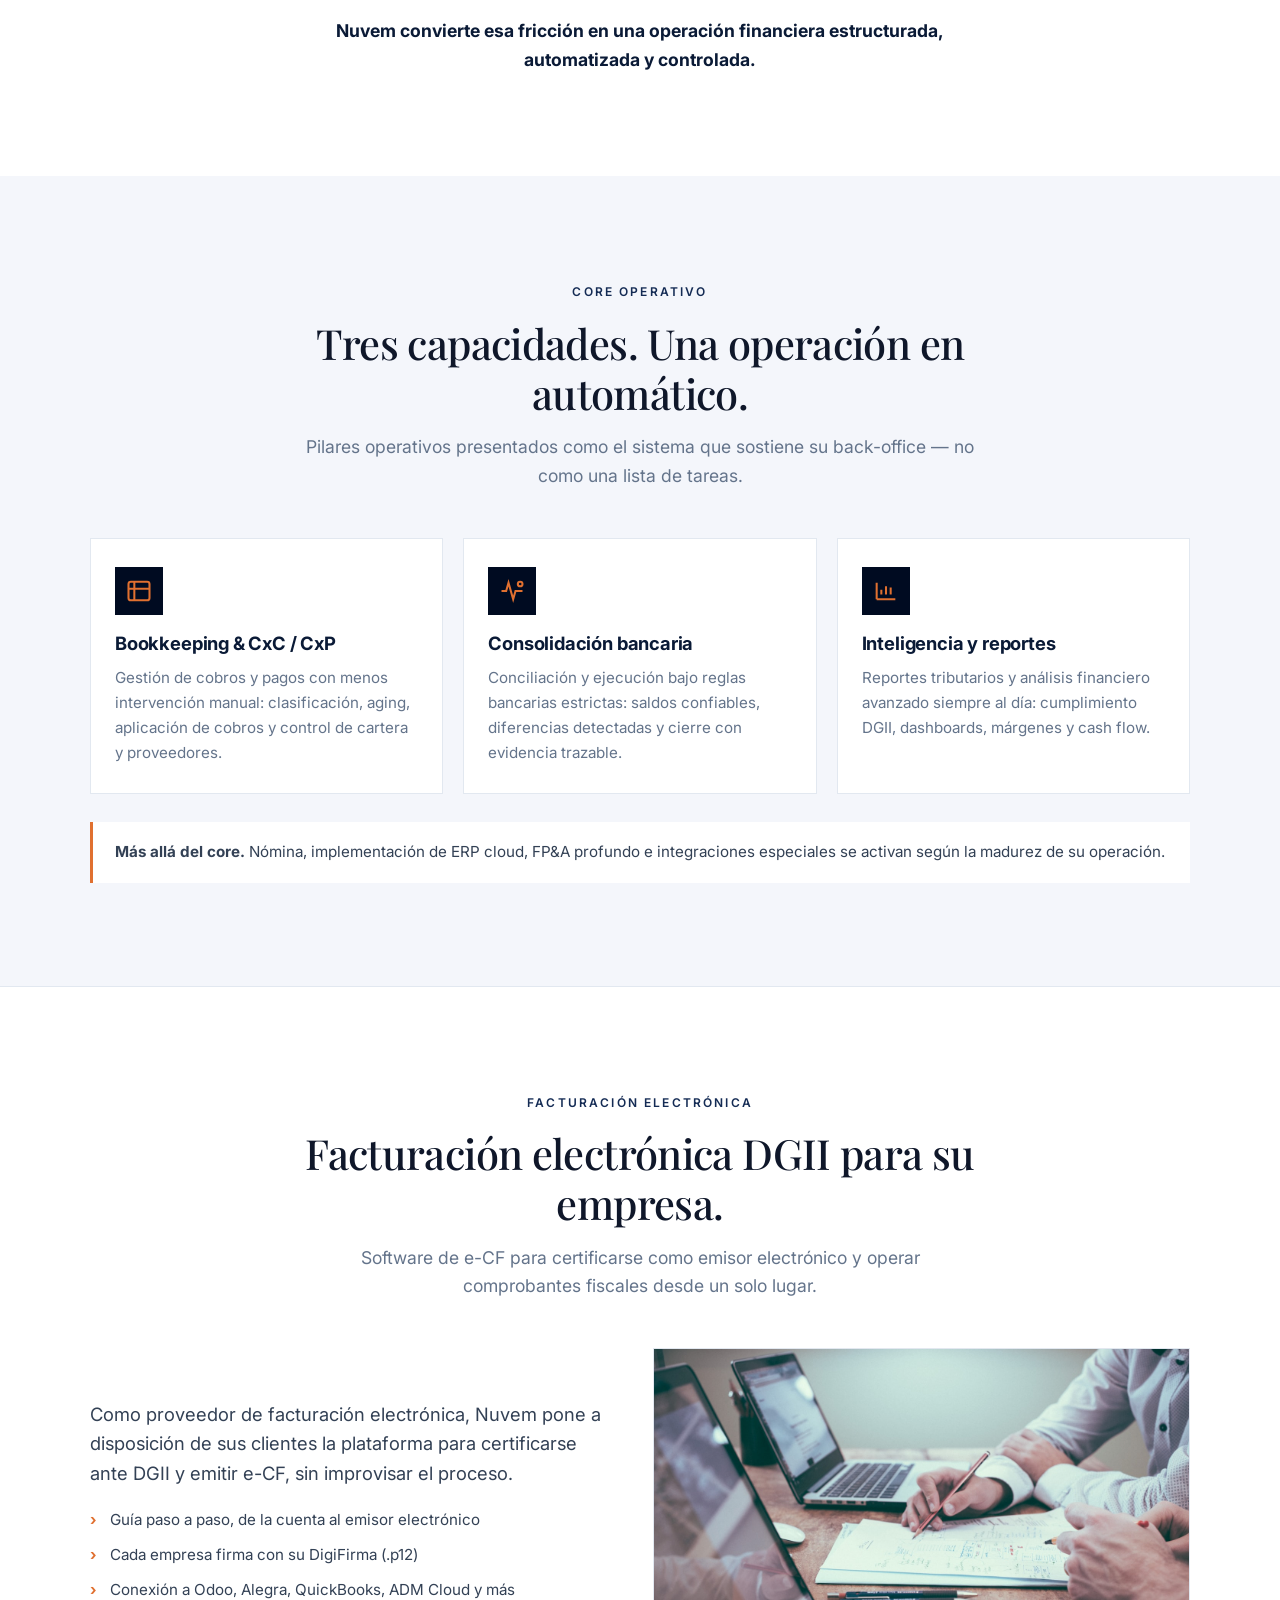
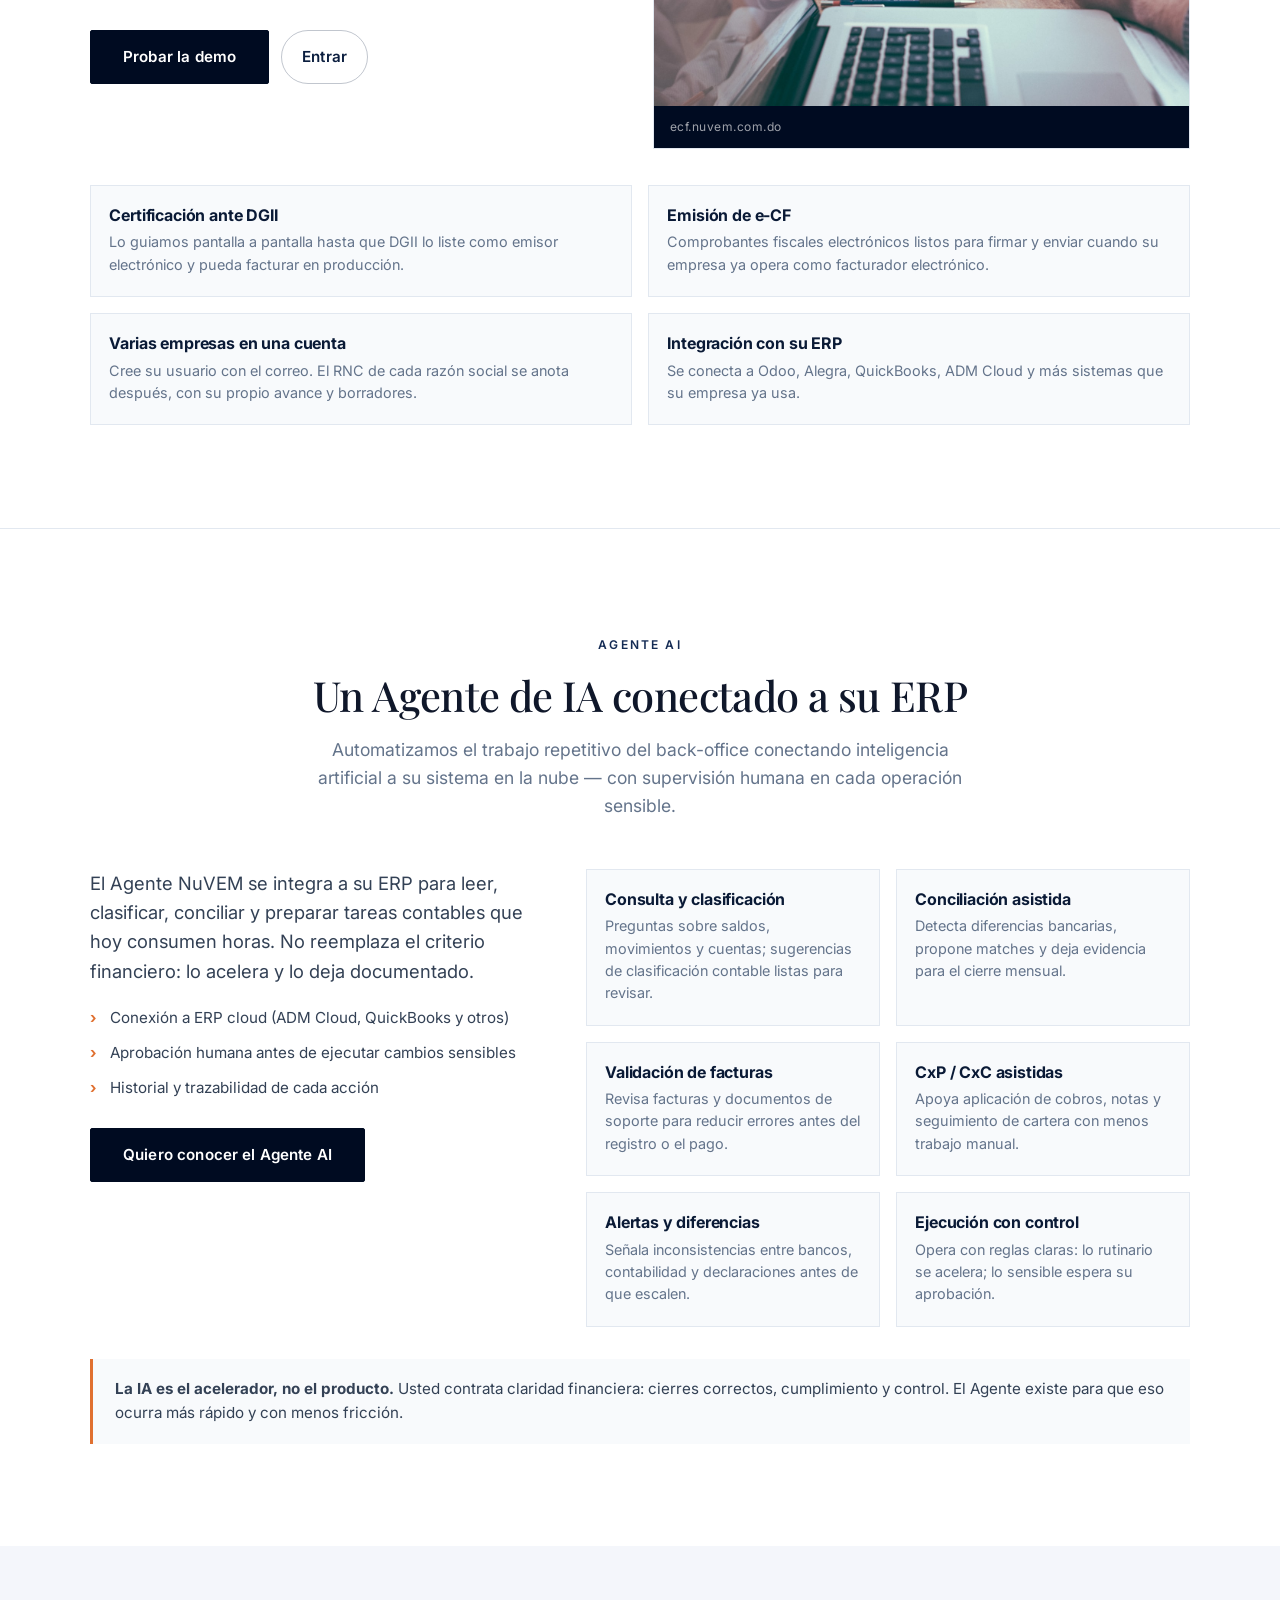
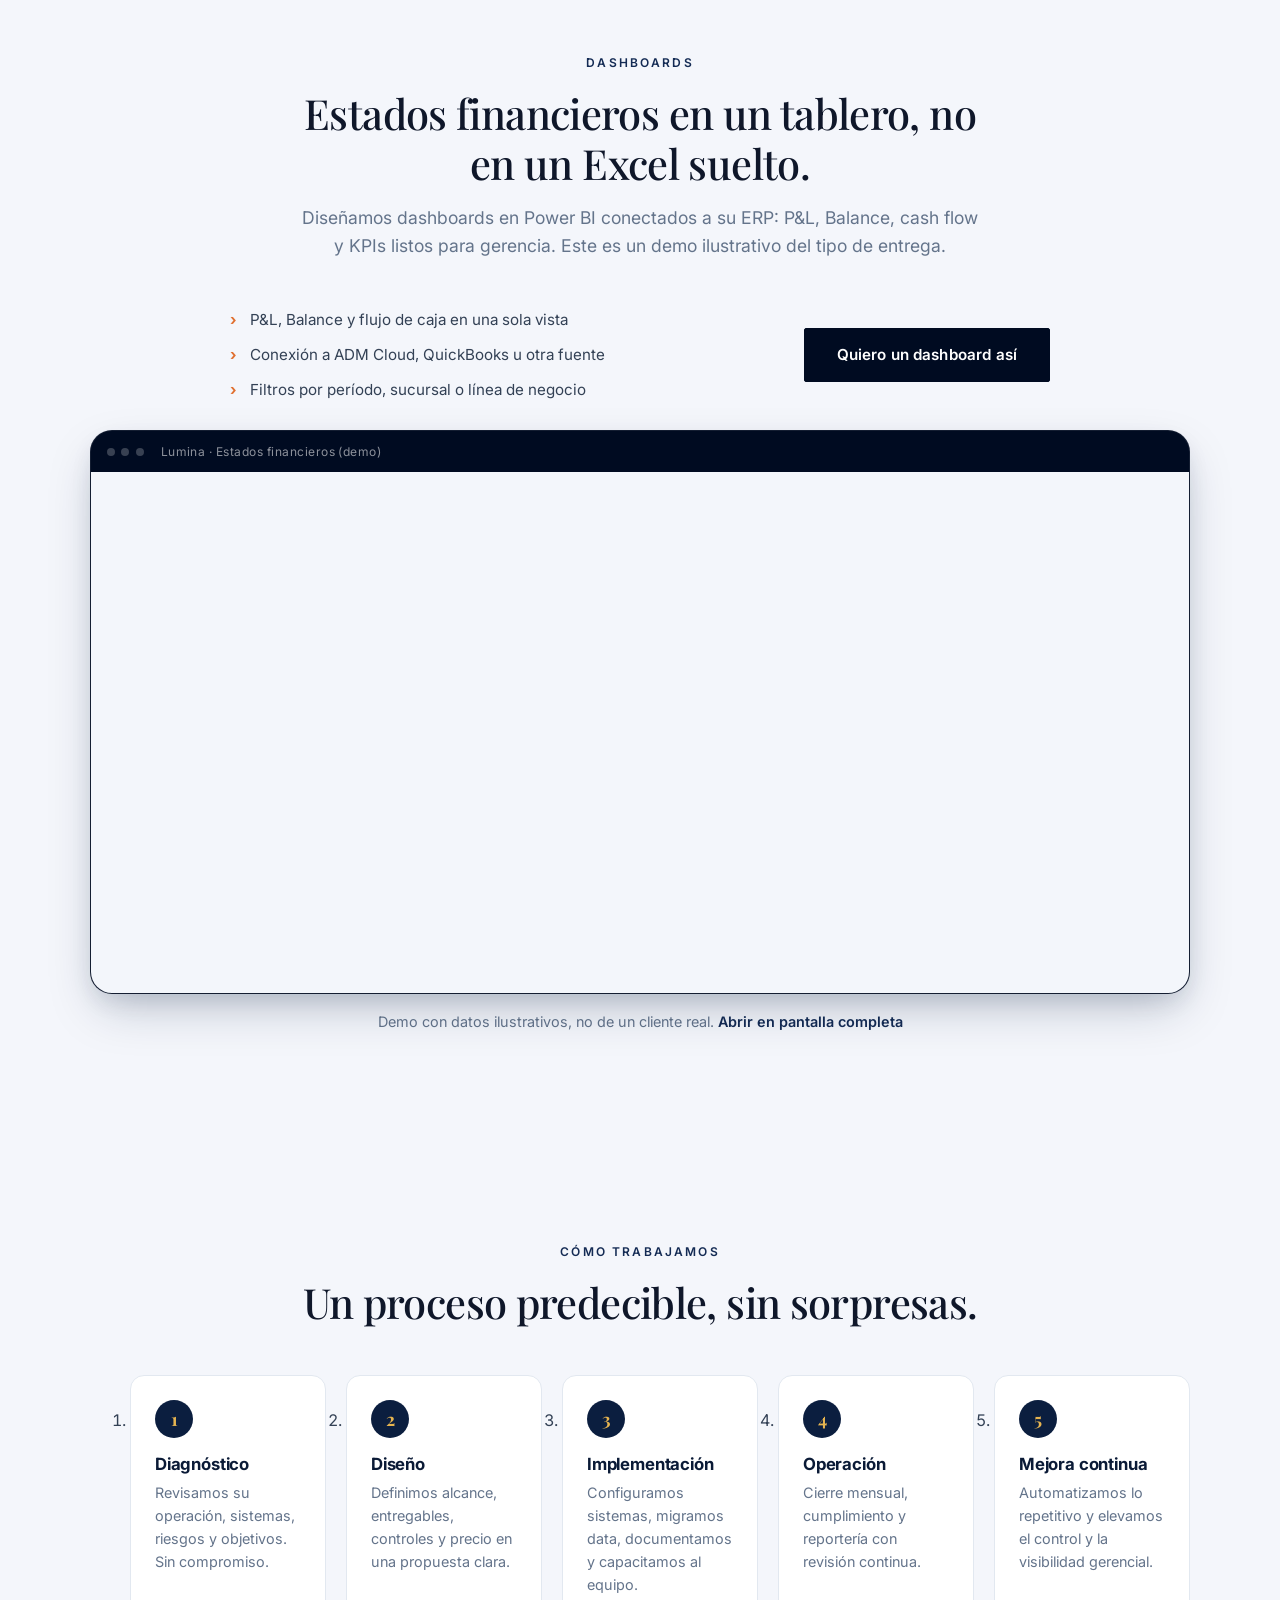
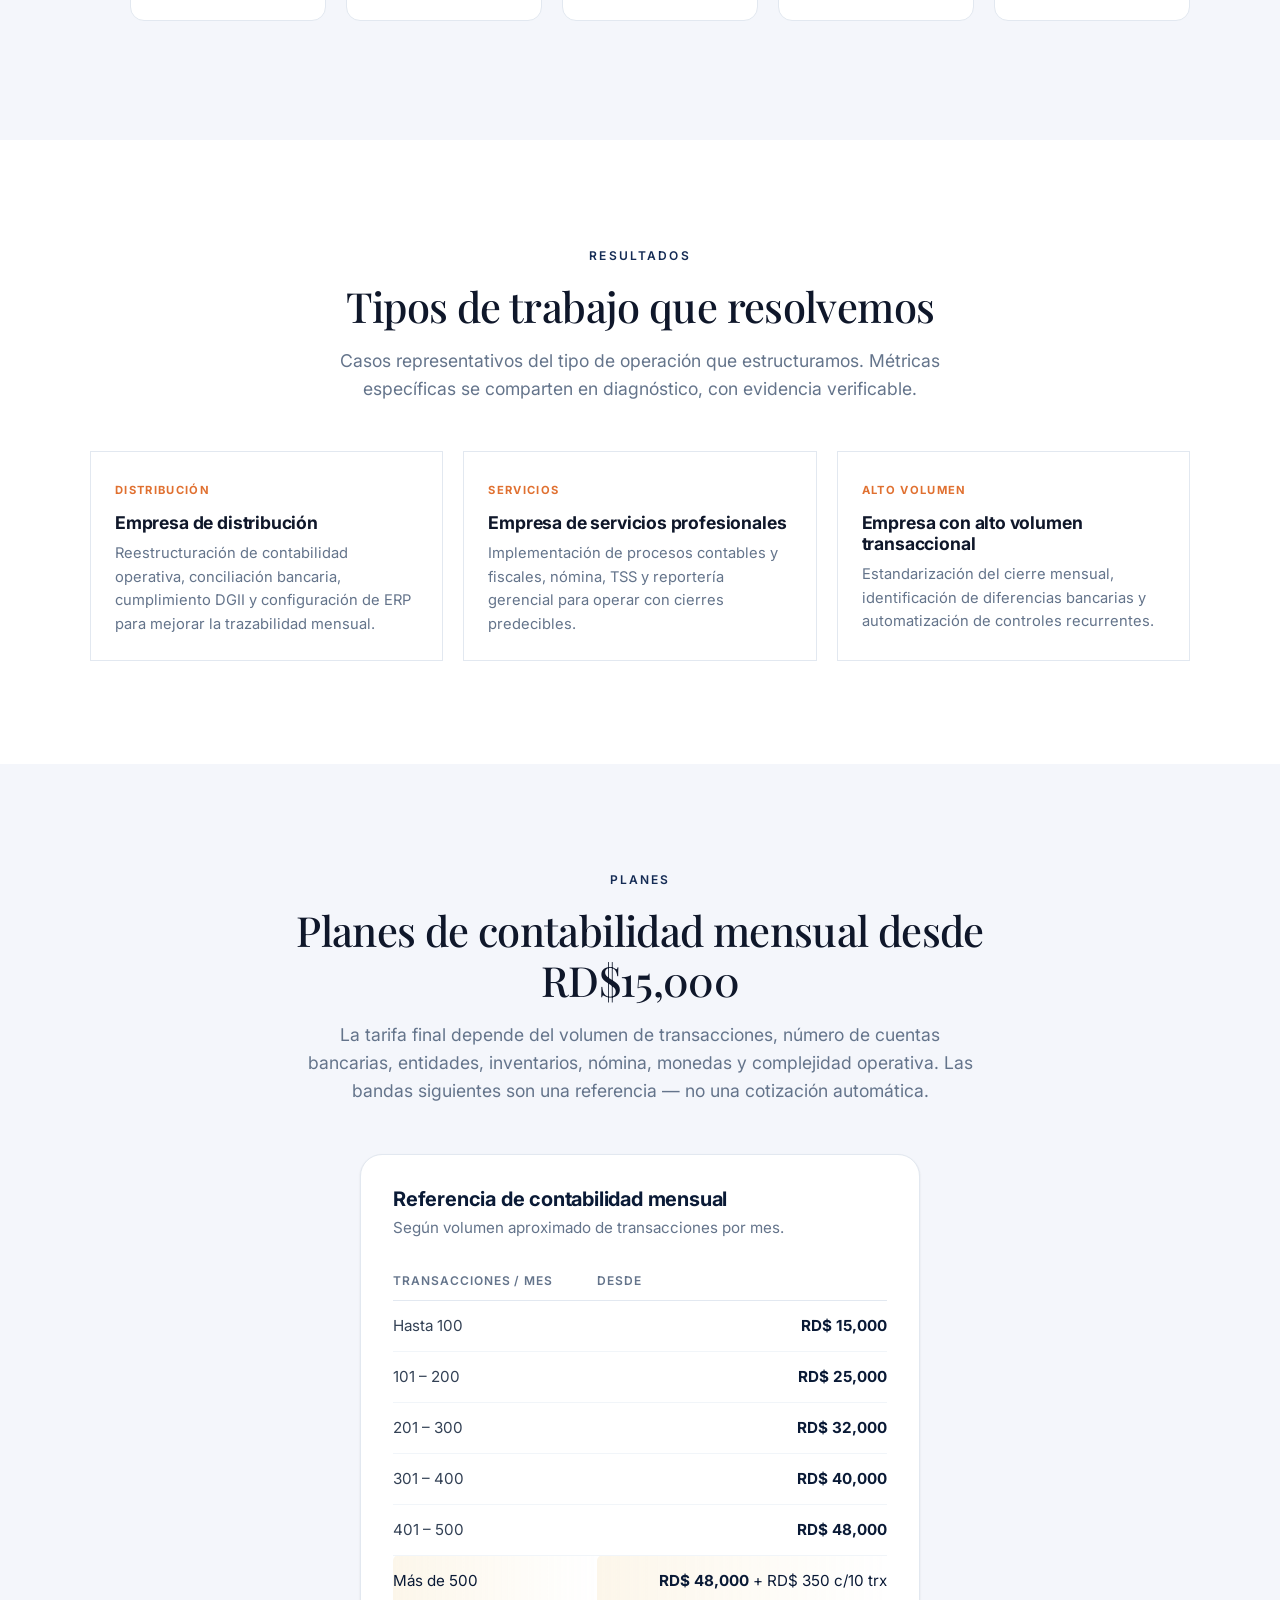
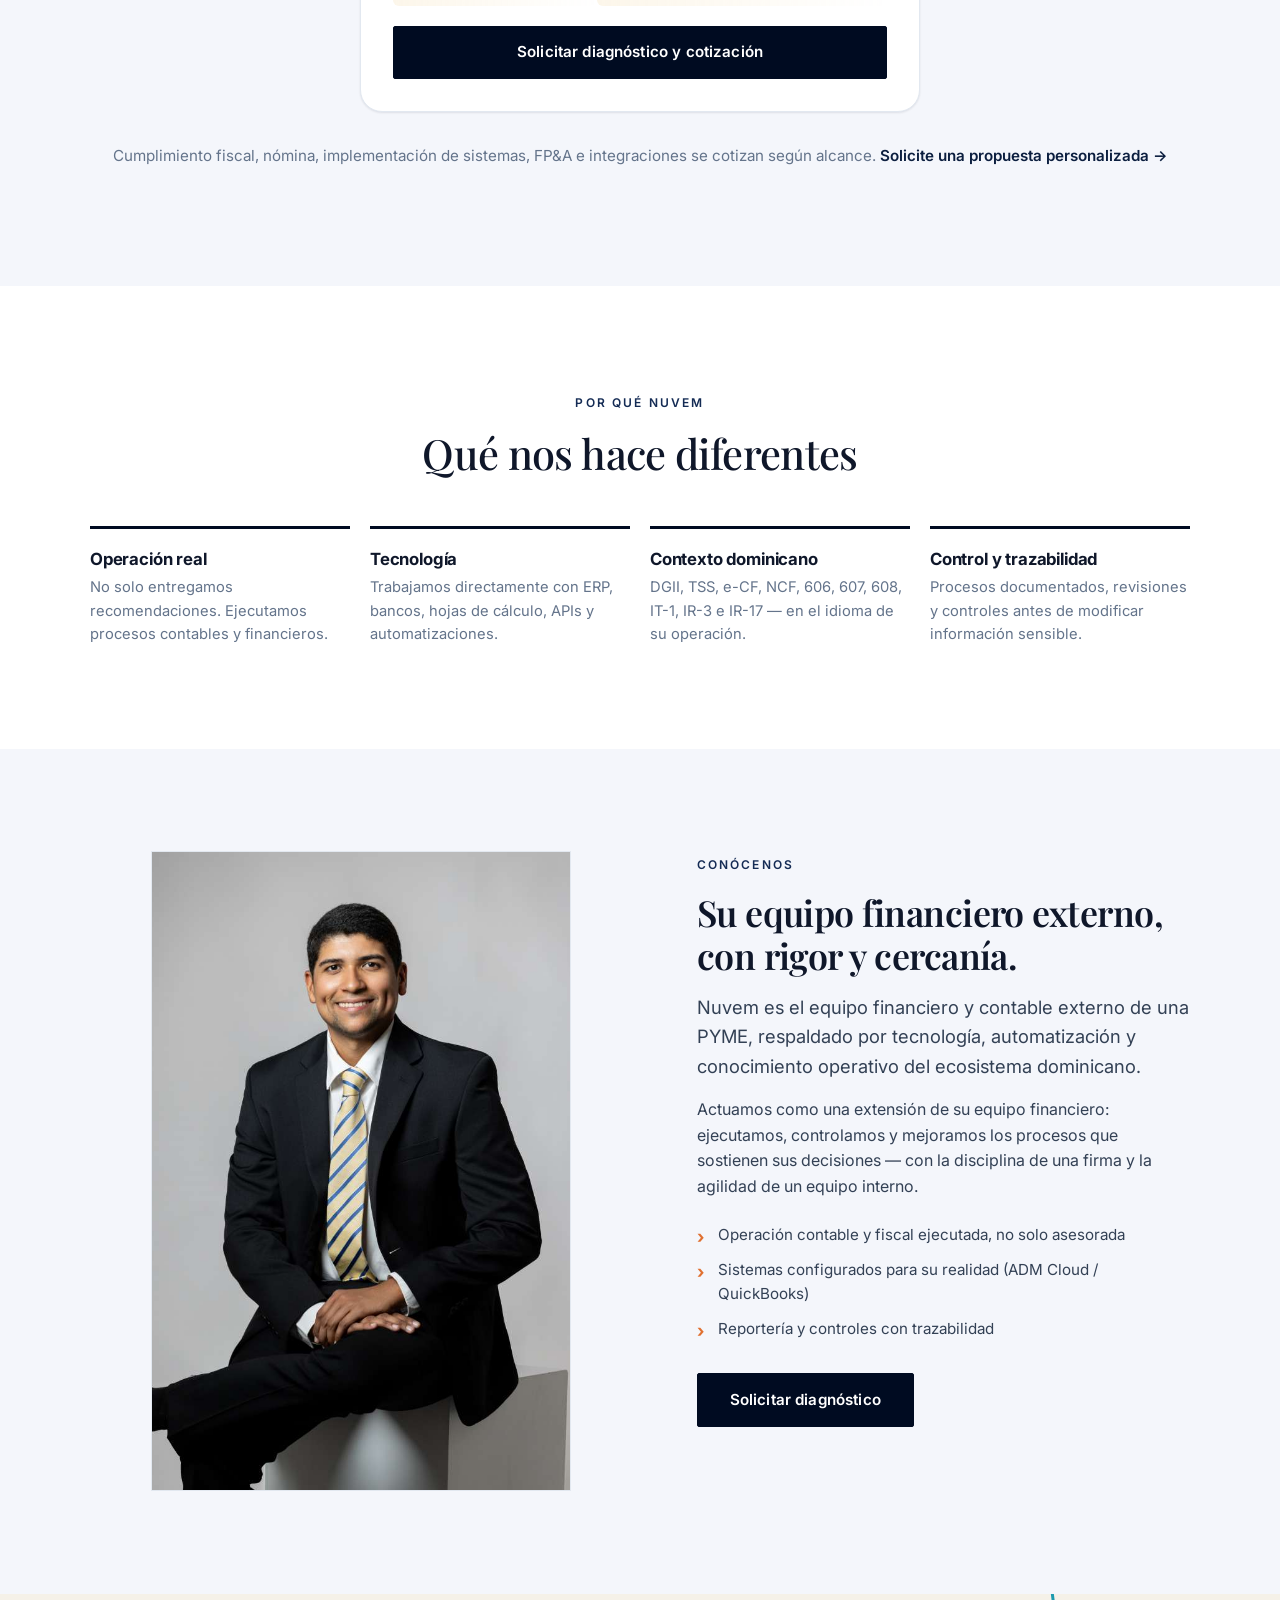
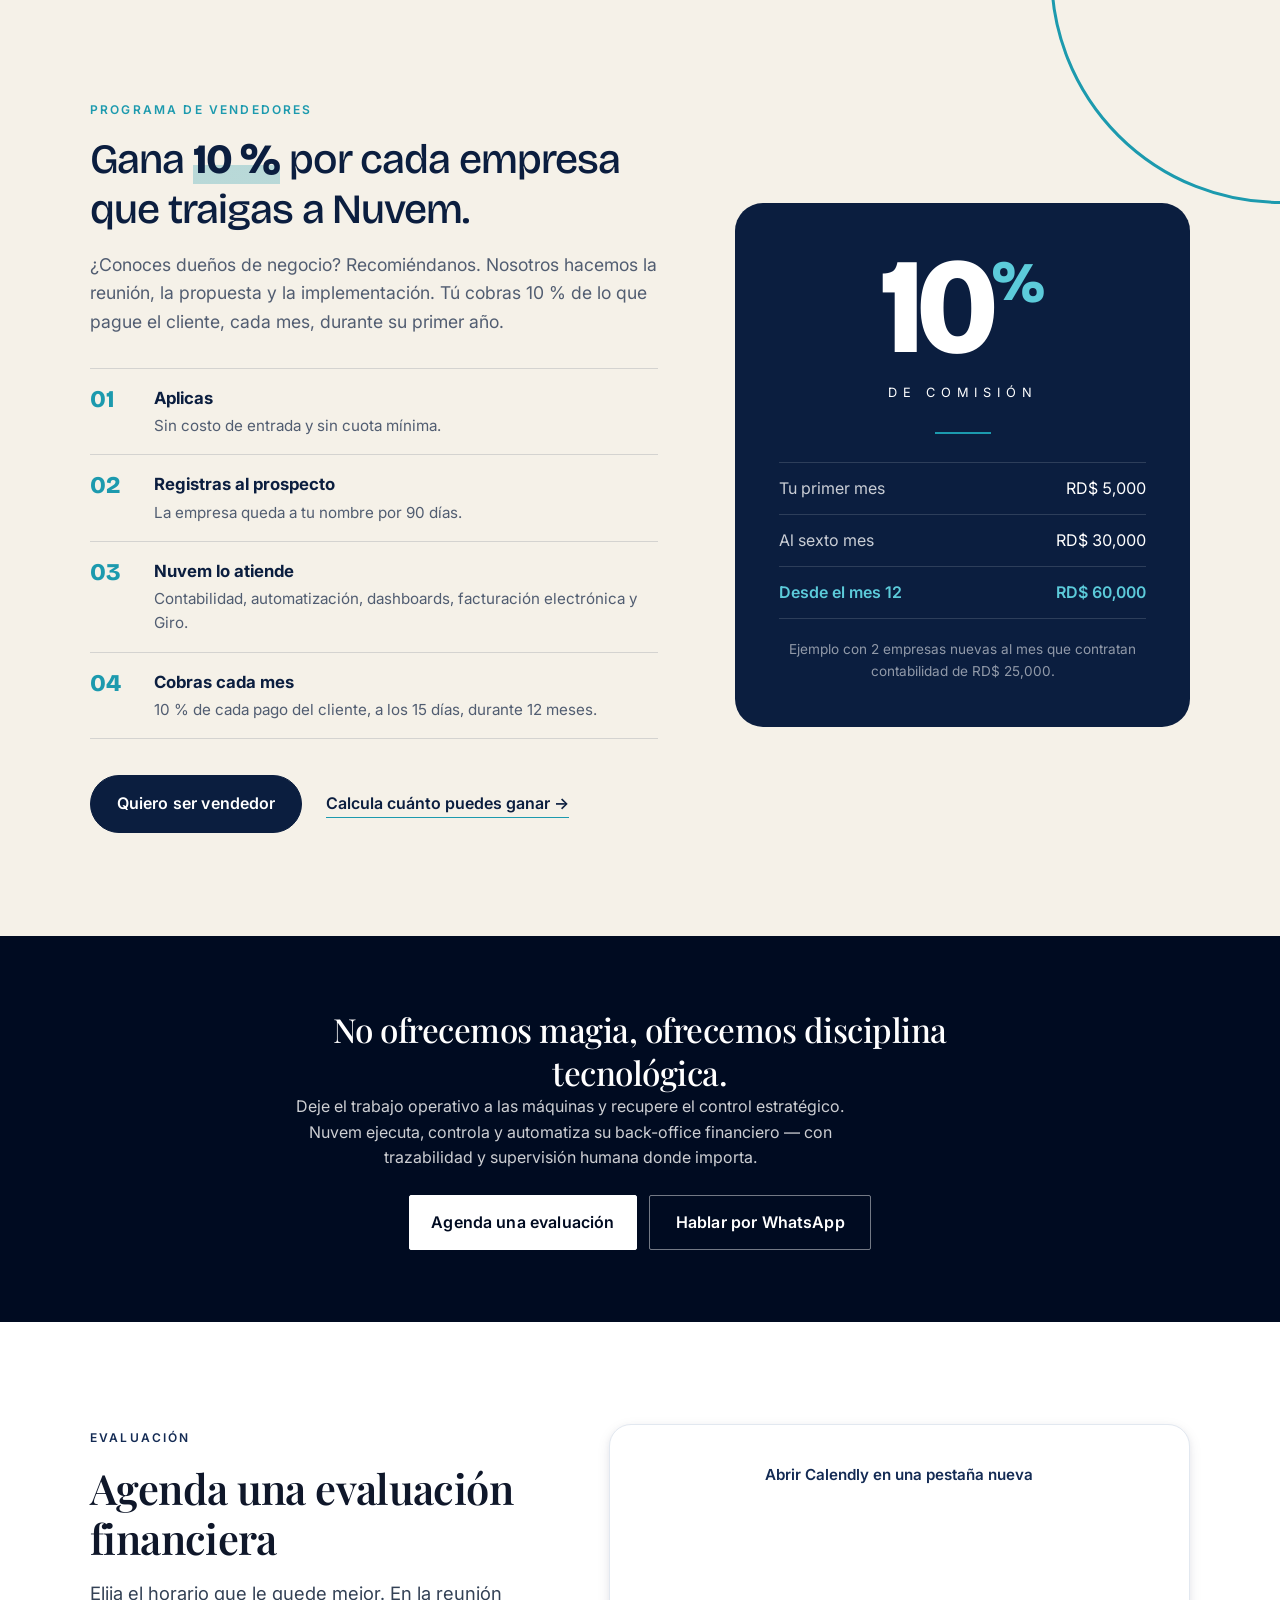
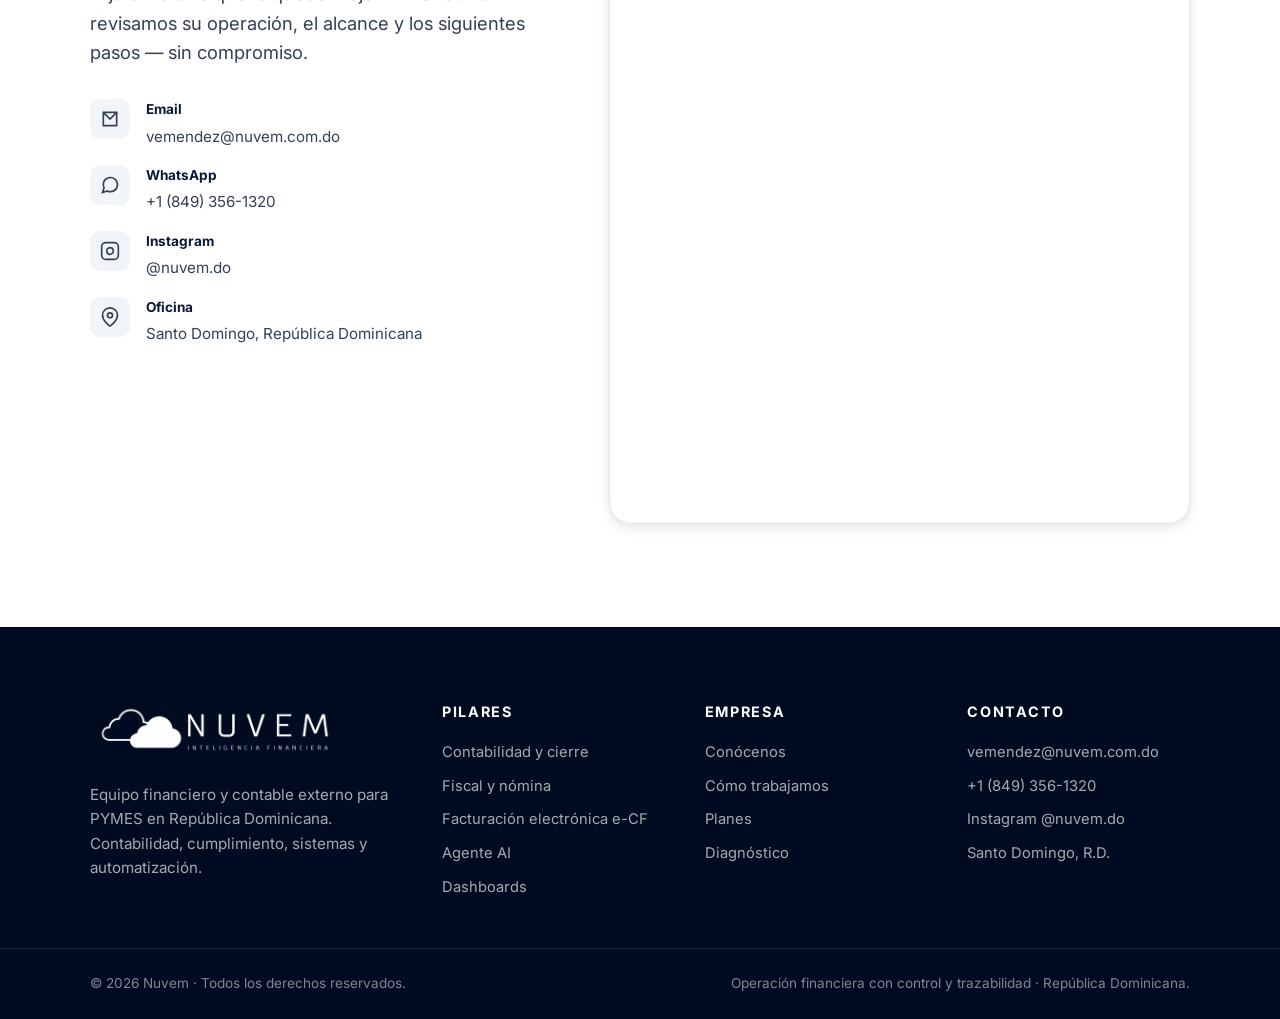
==== commit 43afc60f: "Demo de e-CF arriba: botón en la portada y enlace en el menú. El menú con un enlace más se cruzaba c" ====
--- a/index.html
+++ b/index.html
@@ -34,6 +34,7 @@
         <a href="#problemas">Problemas</a>
         <a href="#pilares">Servicios</a>
         <a href="#ecf">e-CF</a>
+        <a href="https://ecf.nuvem.com.do/demo" target="_blank" rel="noopener noreferrer">Demo</a>
         <a href="#agente">Agente AI</a>
         <a href="#dashboards">Dashboards</a>
         <a href="#contacto" class="nav__links-m">Evaluación</a>
@@ -73,6 +74,7 @@
       </p>
       <div class="hero__actions">
         <a href="#contacto" class="btn btn--nav btn--lg" data-calendly>Agenda una evaluación</a>
+        <a href="https://ecf.nuvem.com.do/demo" class="btn btn--outline-light btn--lg" target="_blank" rel="noopener noreferrer">Probar la demo de e-CF</a>
         <a href="#proceso" class="btn btn--outline-light btn--lg">Cómo trabajamos</a>
       </div>
     </div>
--- a/styles.css
+++ b/styles.css
@@ -258,7 +258,7 @@
 .nav__links {
   display: flex;
   align-items: center;
-  gap: clamp(1rem, 1.4vw, 1.6rem);
+  gap: clamp(1rem, 1.4vw, 1.25rem);
 }
 .nav__links a {
   font-size: .95rem;
@@ -1969,7 +1969,7 @@
   .footer__grid { grid-template-columns: 1fr 1fr; }
 }
 
-@media (max-width: 1120px) {
+@media (max-width: 1200px) {
   .nav__inner {
     display: flex;
     justify-content: flex-end;
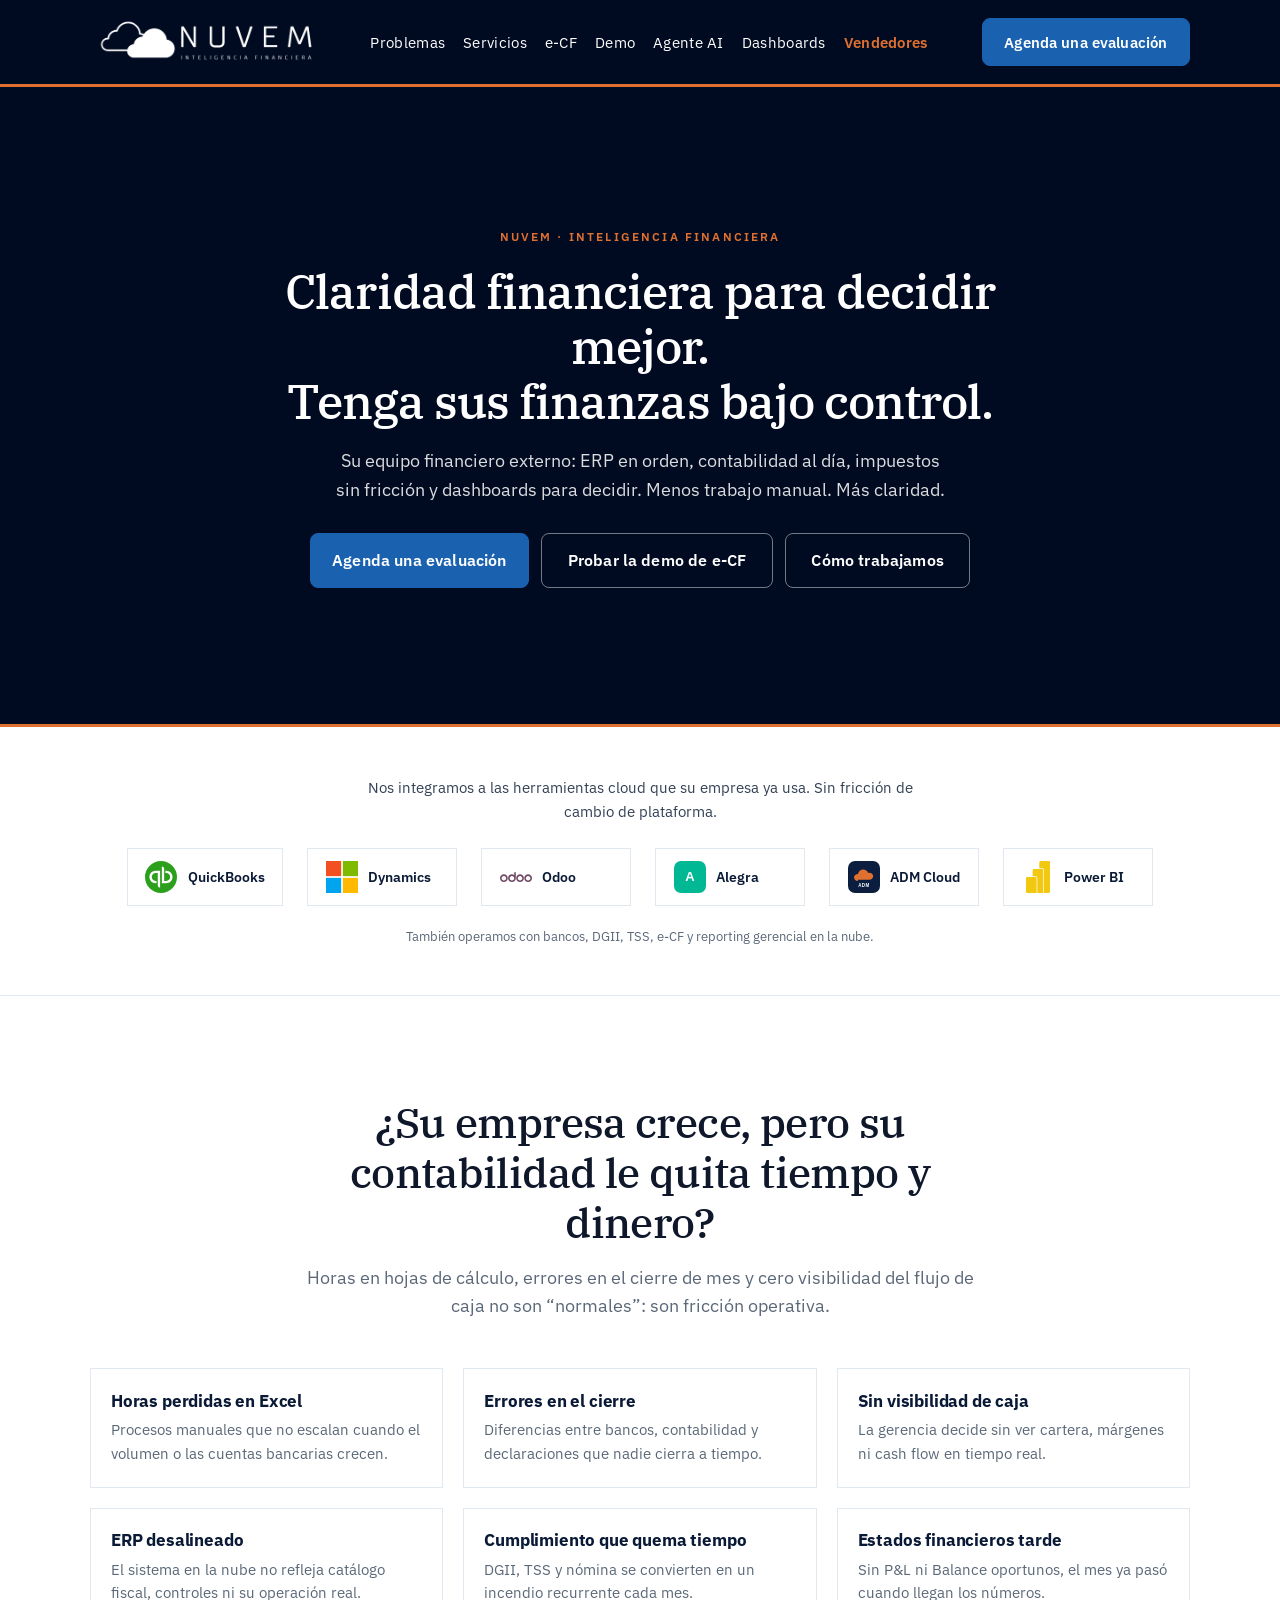
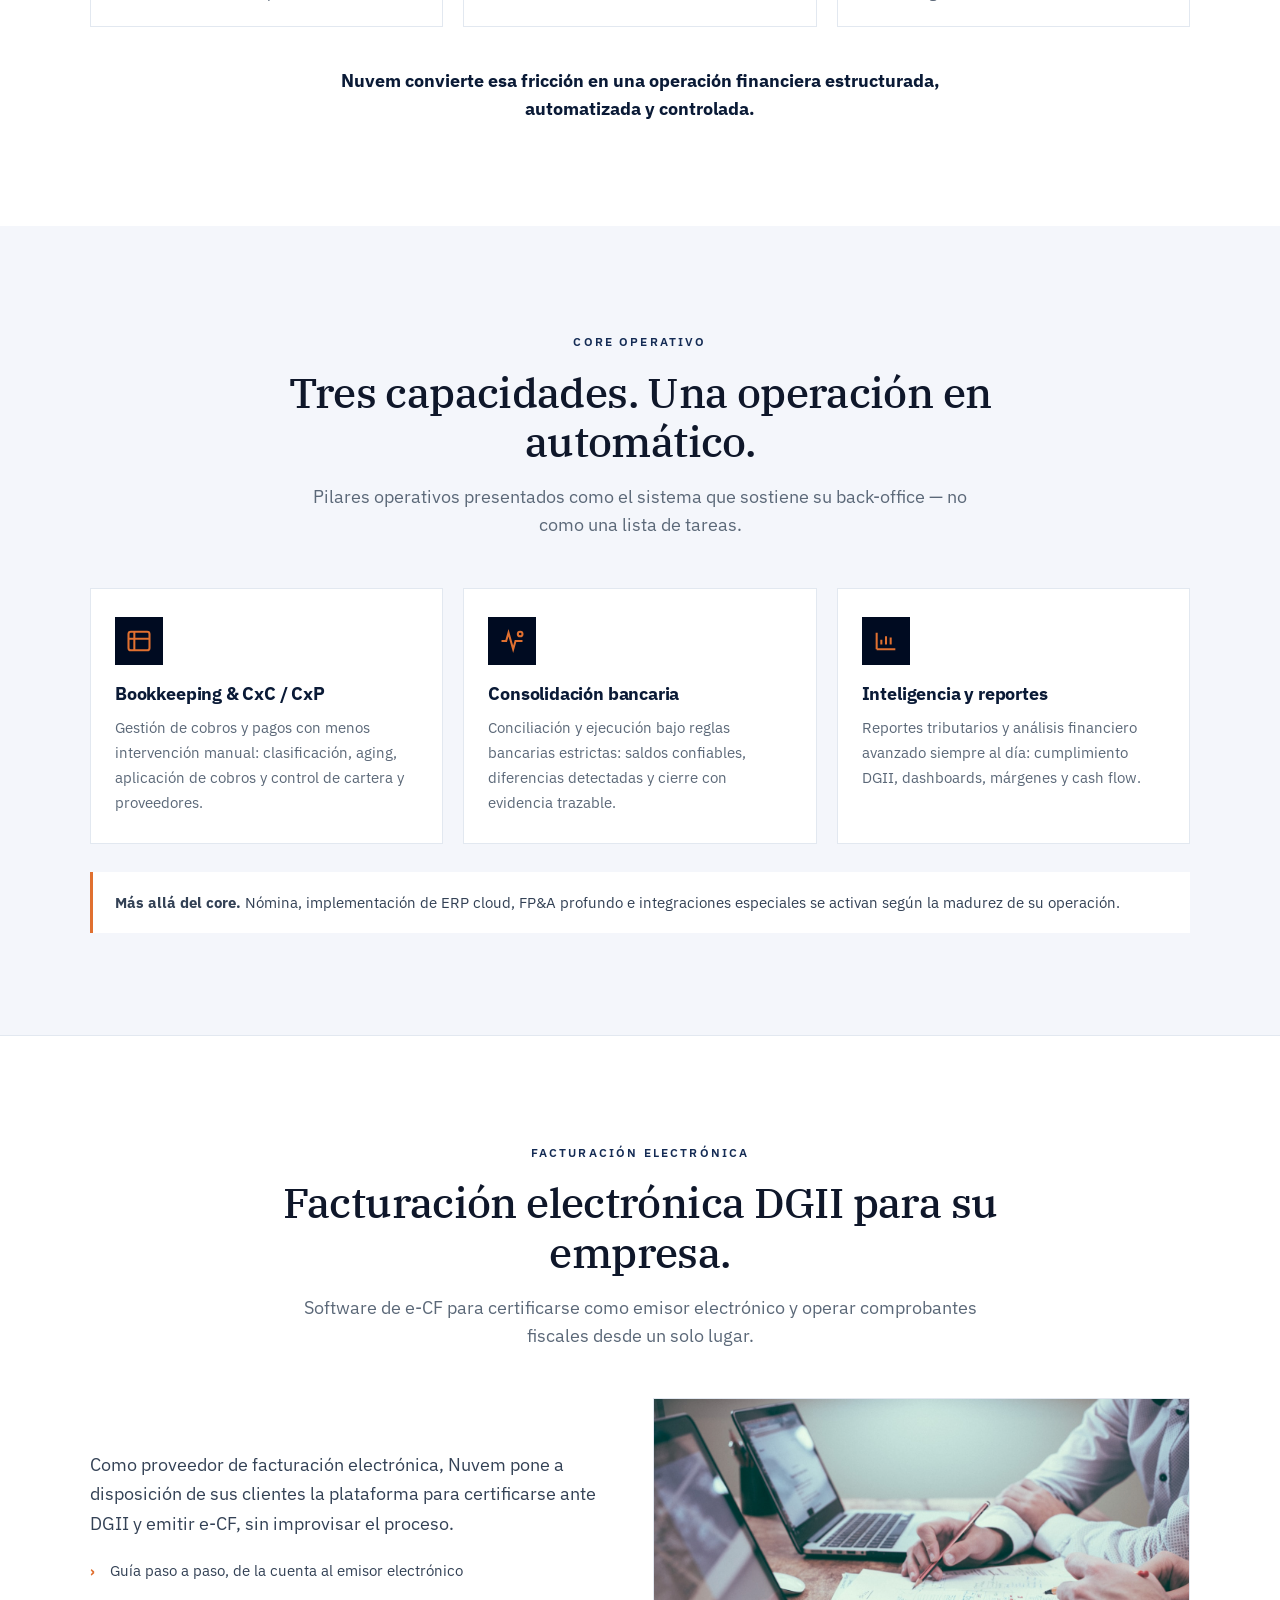
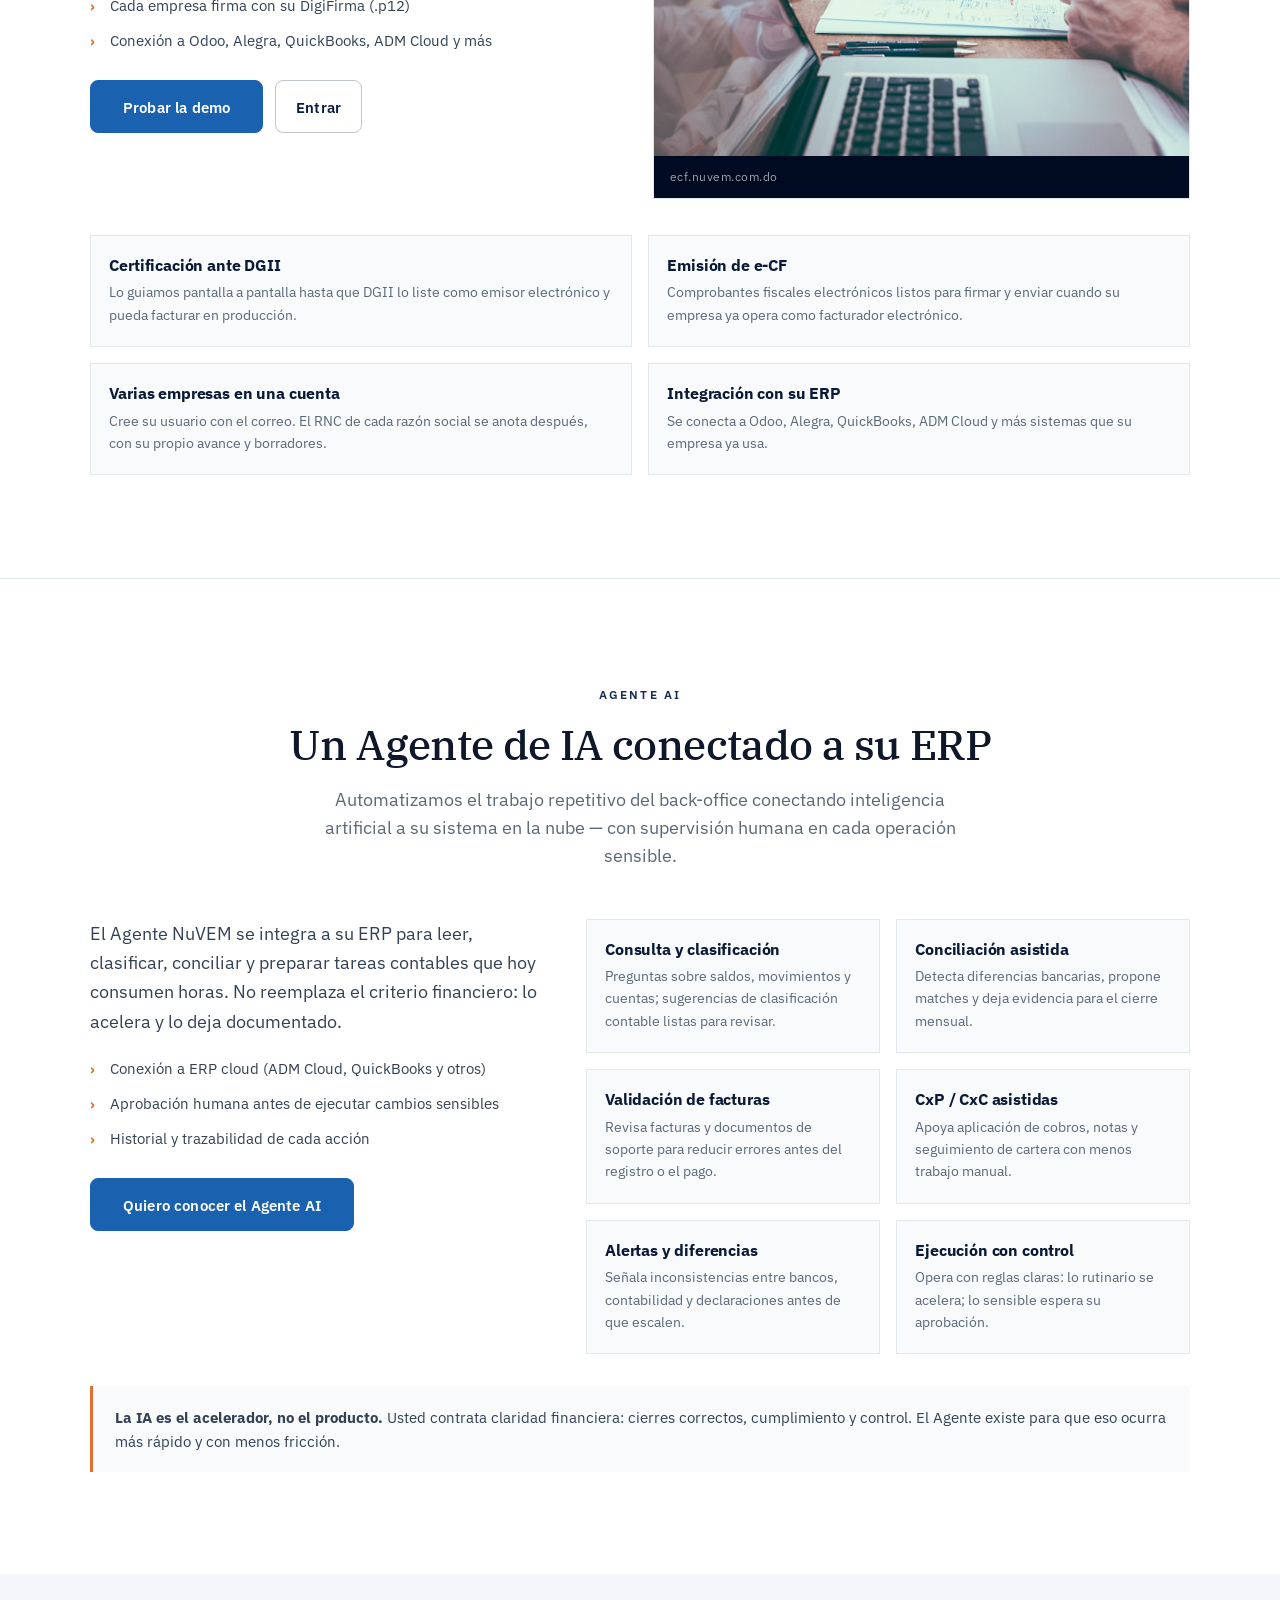
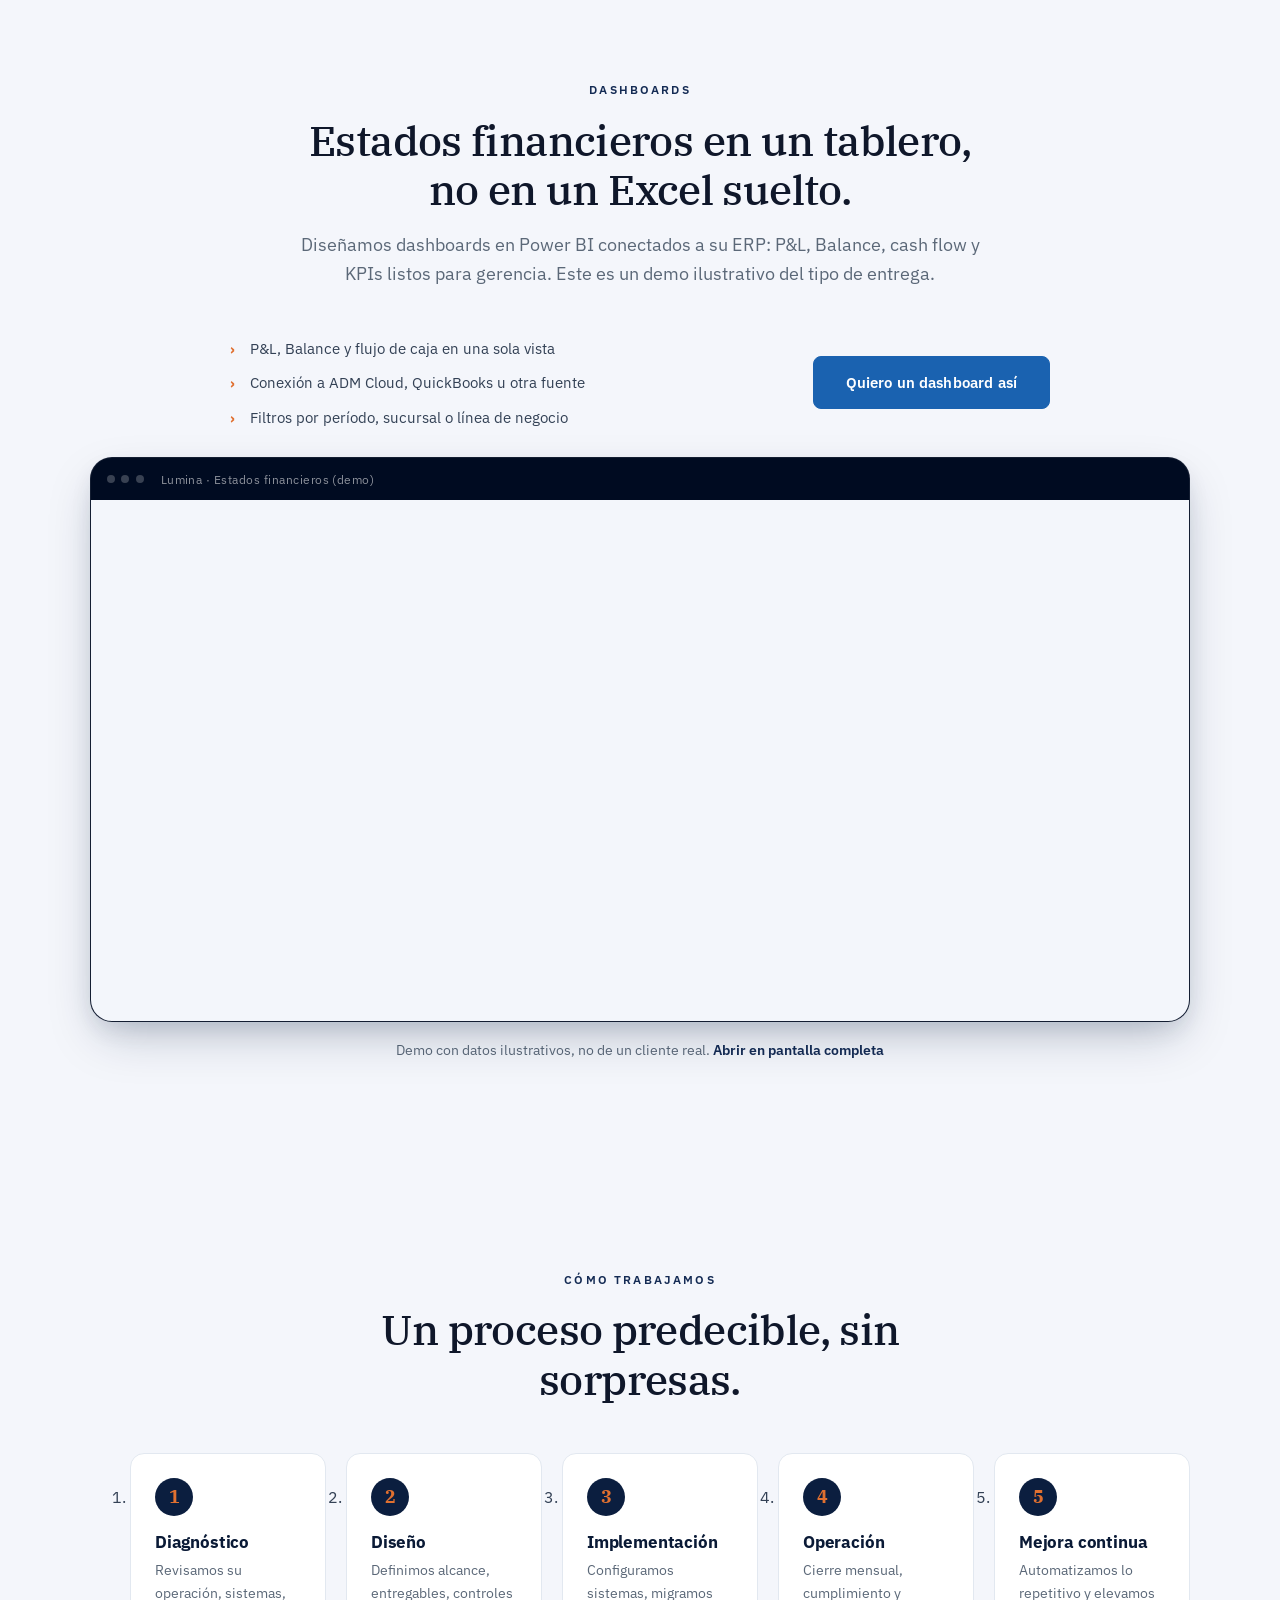
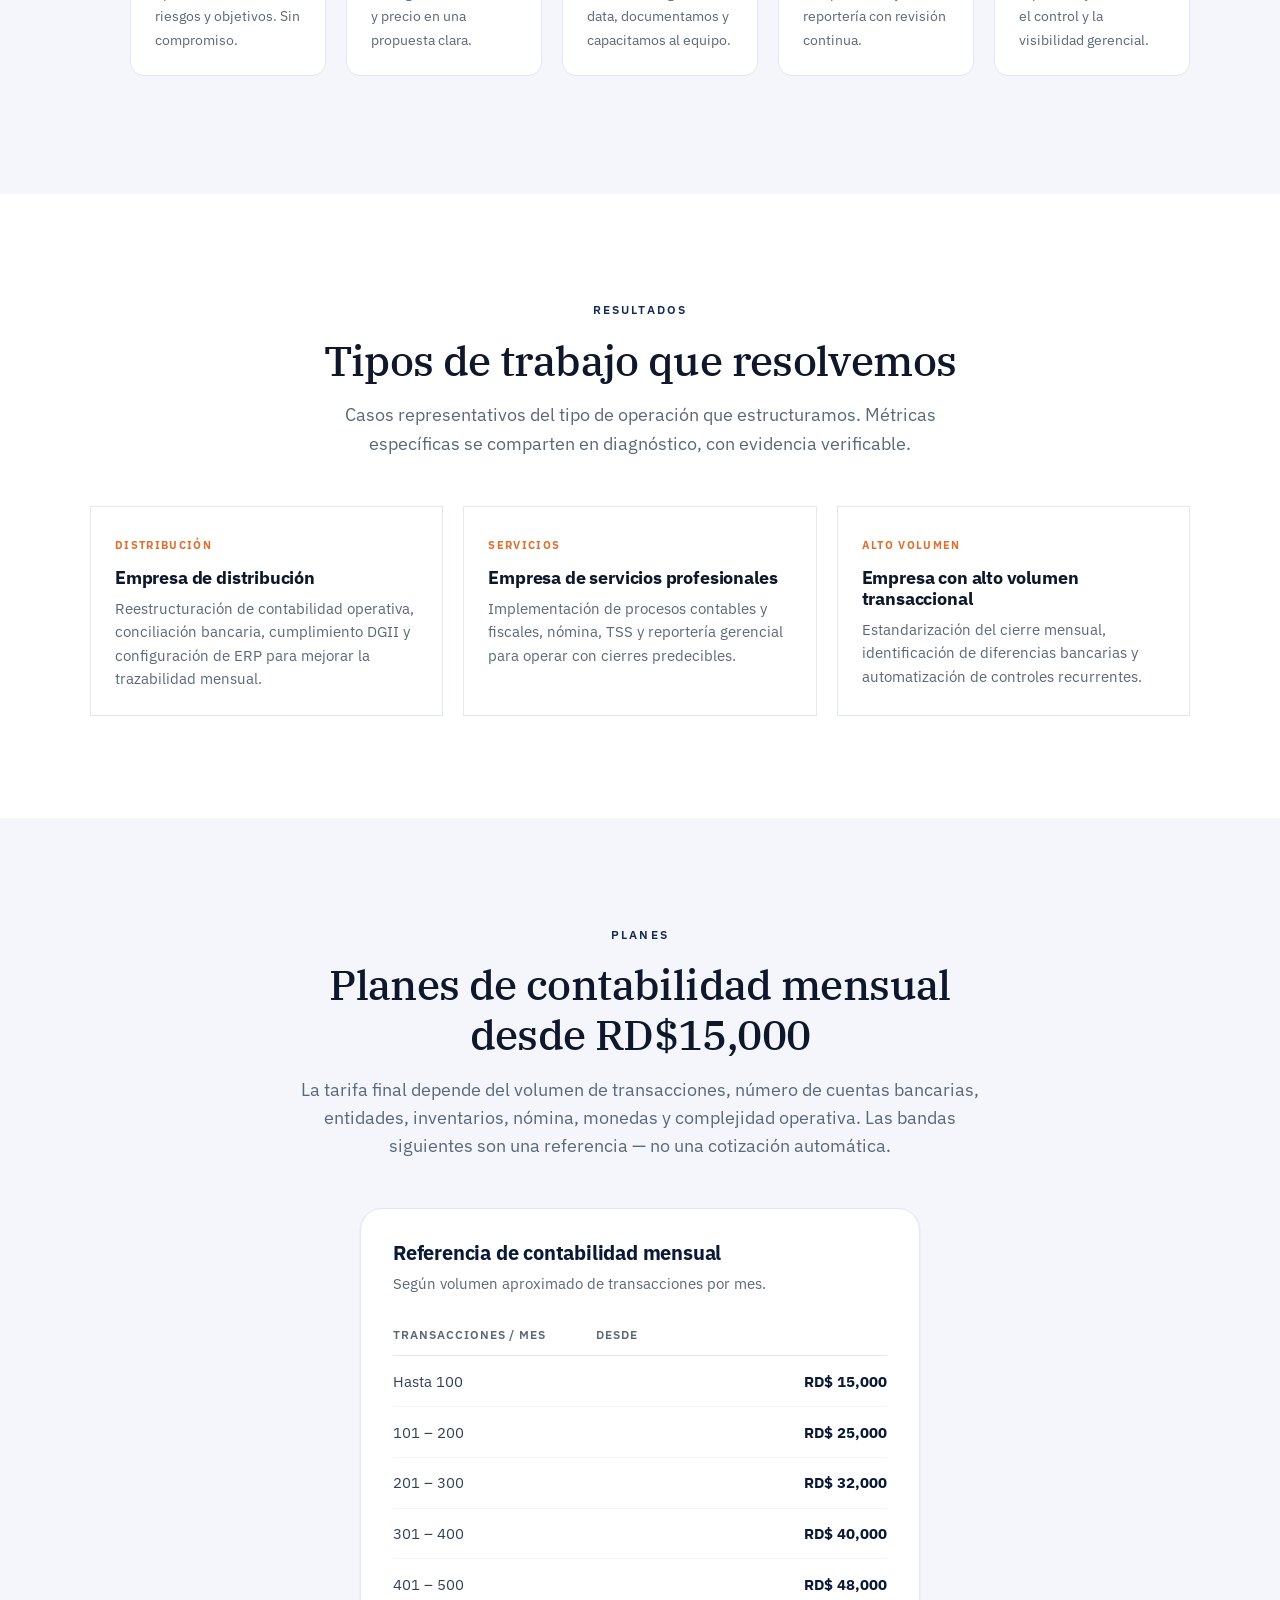
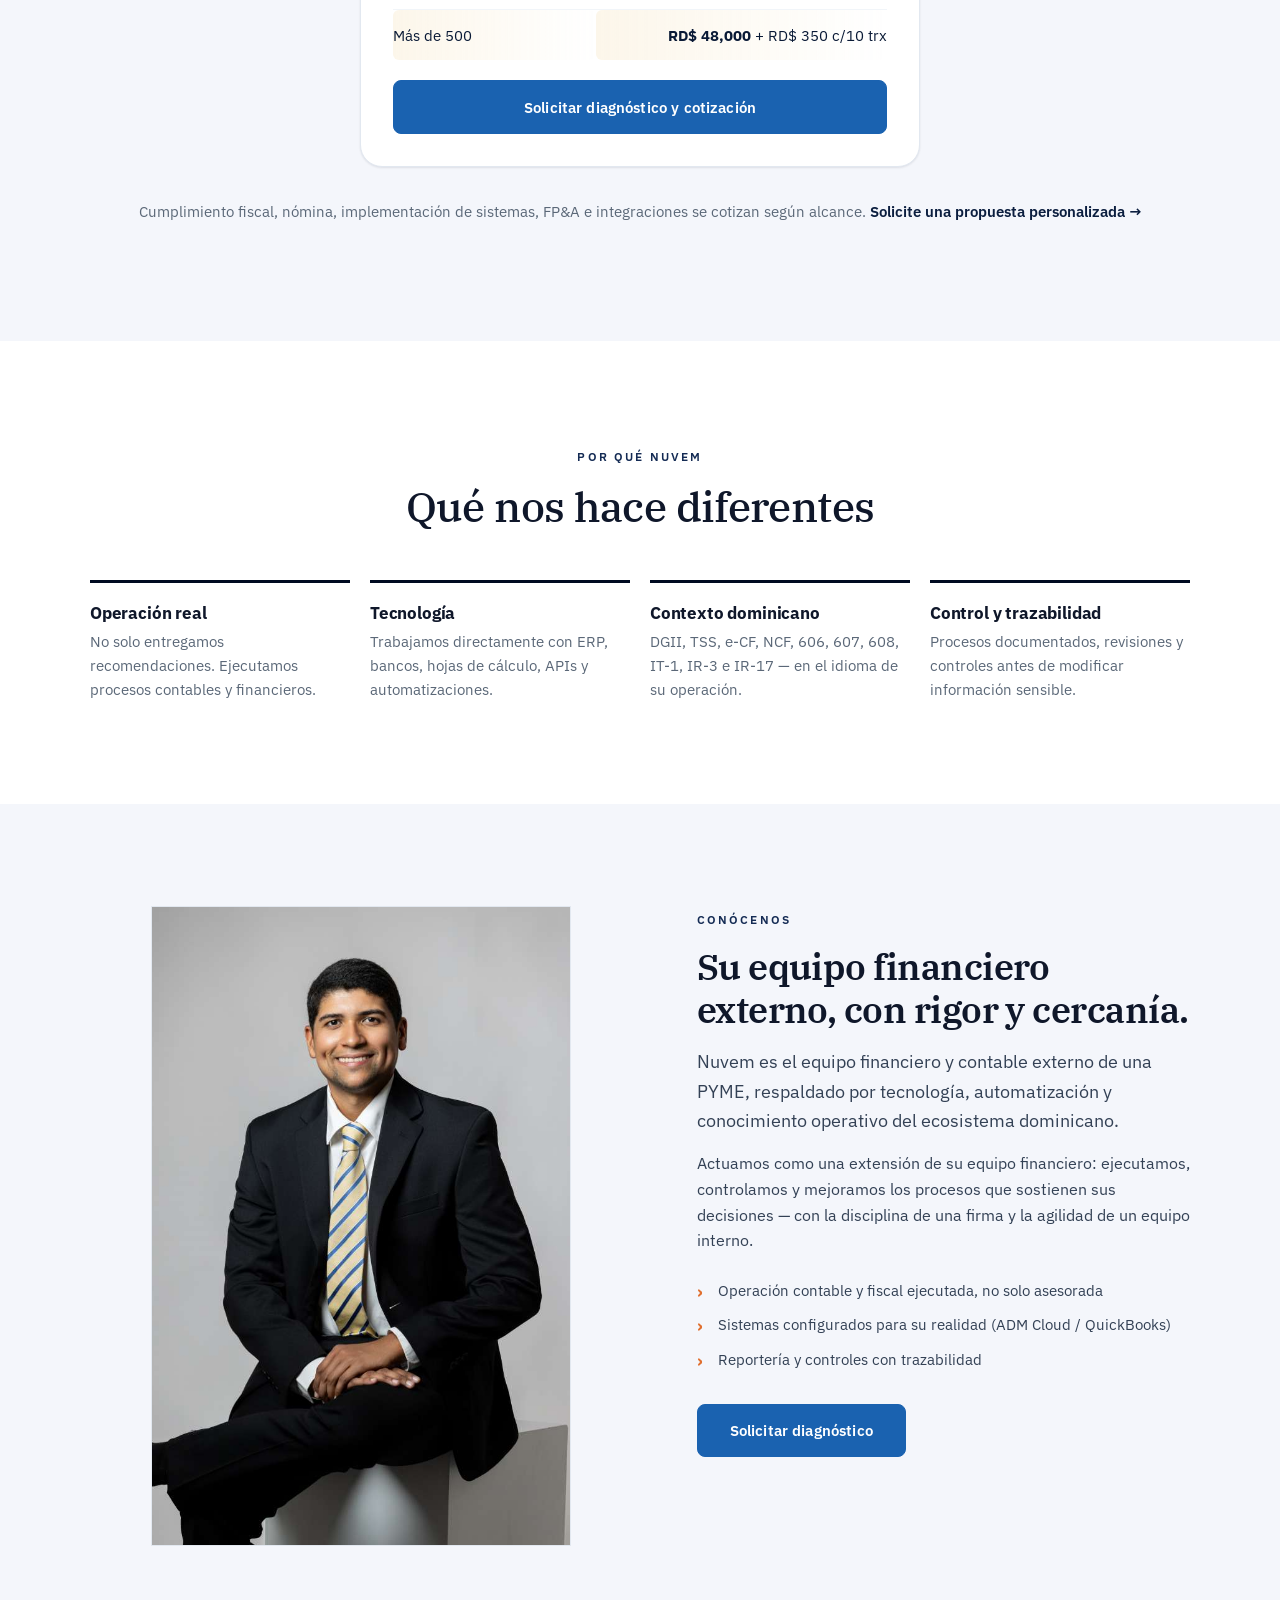
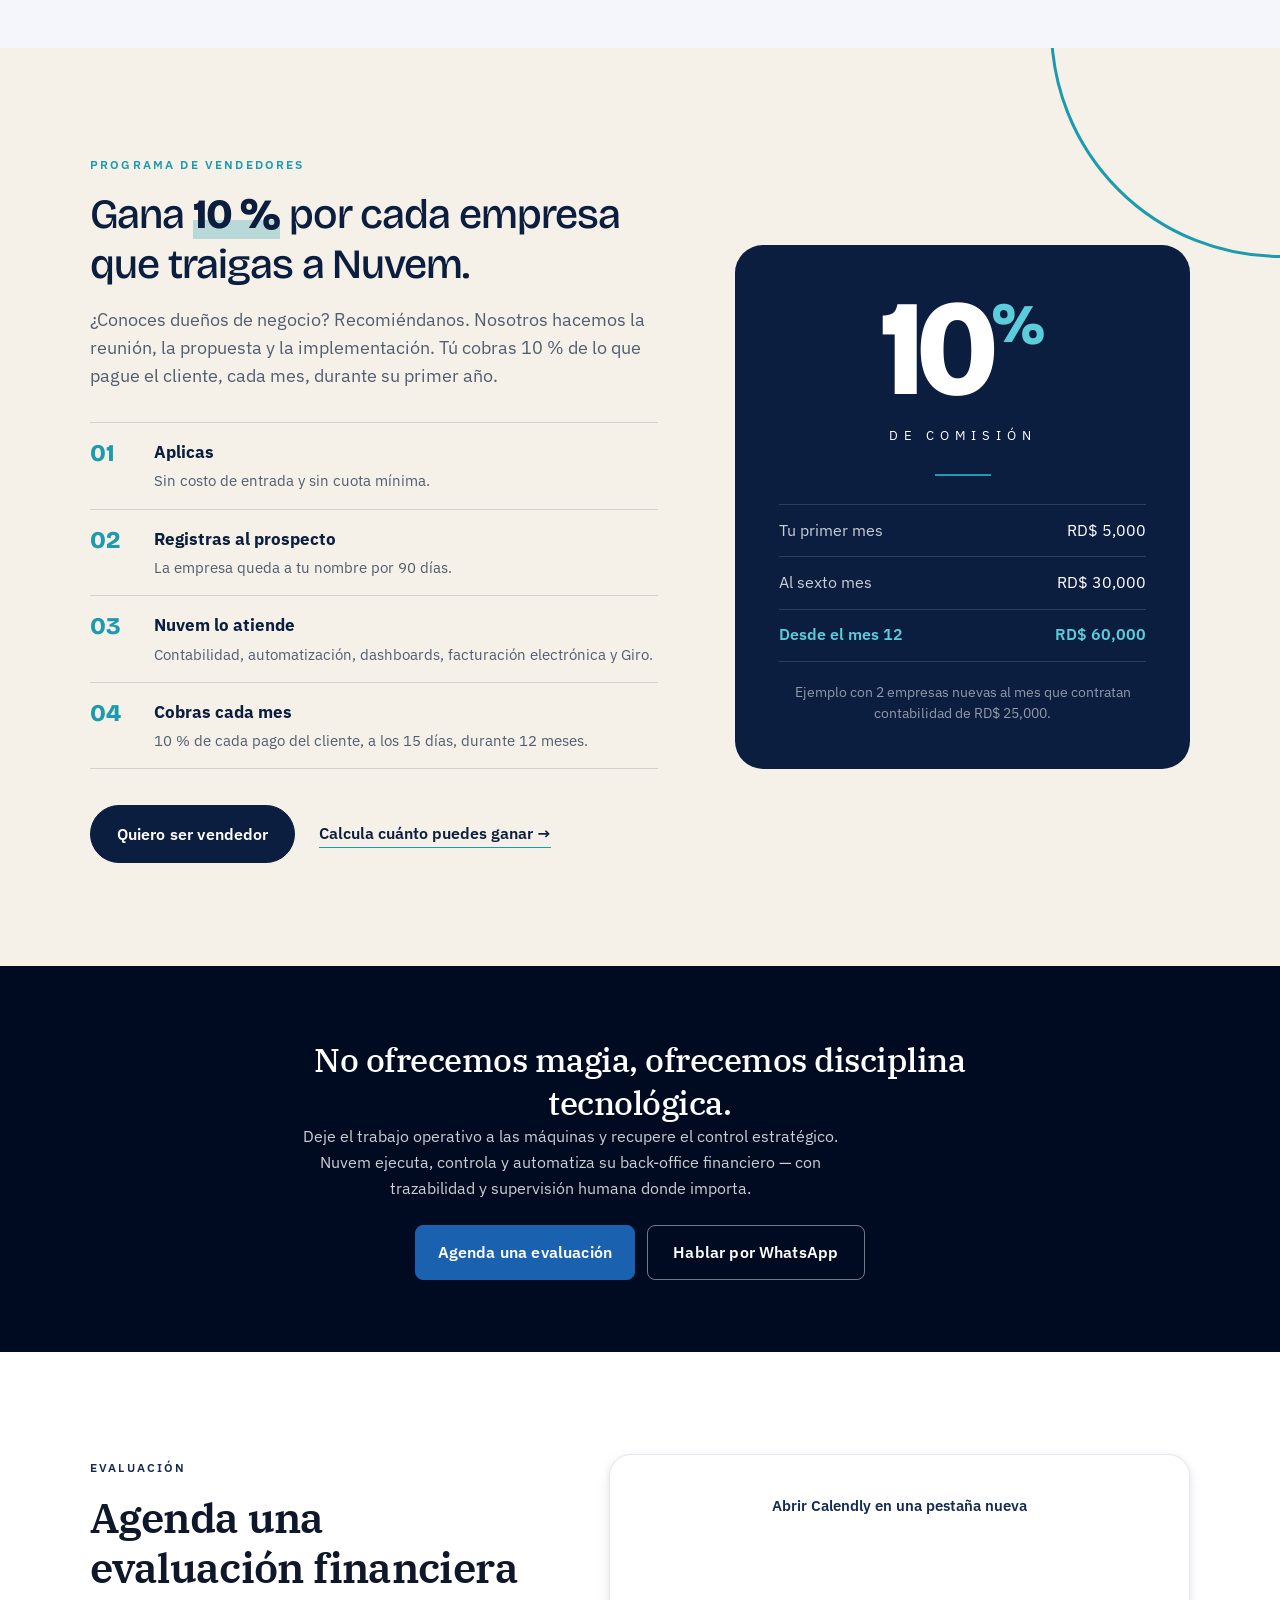
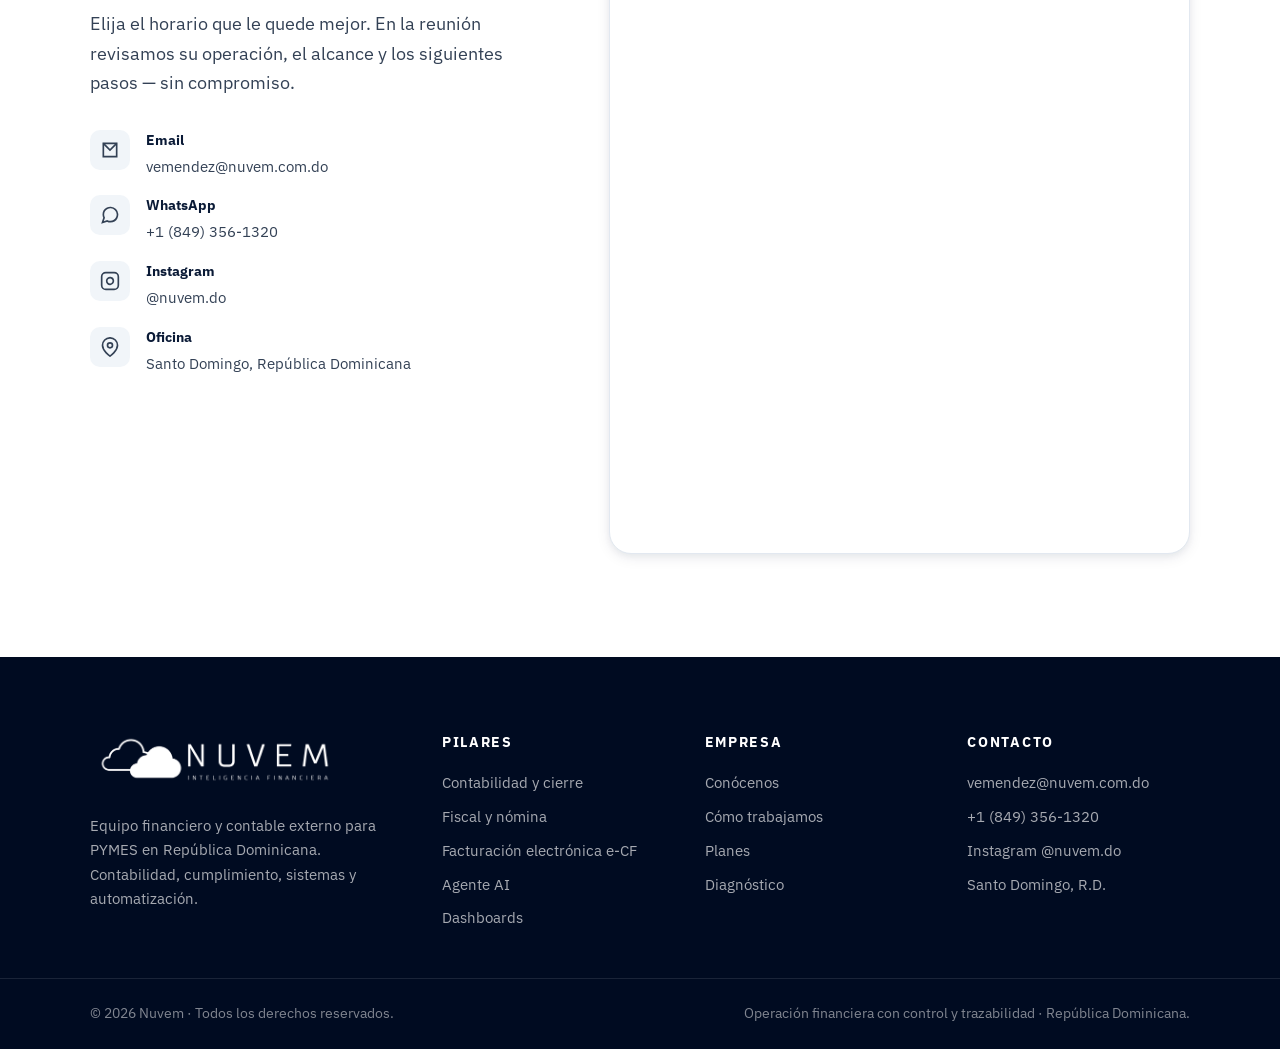
==== commit 5c0e0185: "Una sola marca con Nuvem FE: letra IBM Plex, naranja y botón azul. - Títulos en IBM Plex Serif y tex" ====
--- a/index.html
+++ b/index.html
@@ -12,7 +12,7 @@
   <link rel="preconnect" href="https://assets.calendly.com" />
   <link rel="preconnect" href="https://calendly.com" />
   <link rel="preconnect" href="https://app.powerbi.com" />
-  <link href="https://fonts.googleapis.com/css2?family=Bricolage+Grotesque:opsz,wght@12..96,400;12..96,500;12..96,600;12..96,700;12..96,800&family=Inter:wght@300;400;500;600;700;800&family=Playfair+Display:wght@500;600;700&display=swap" rel="stylesheet" />
+  <link href="https://fonts.googleapis.com/css2?family=Bricolage+Grotesque:opsz,wght@12..96,400;12..96,500;12..96,600;12..96,700;12..96,800&family=IBM+Plex+Sans:wght@300;400;500;600;700&family=IBM+Plex+Serif:wght@500;600&display=swap" rel="stylesheet" />
   <link href="https://assets.calendly.com/assets/external/widget.css" rel="stylesheet" />
 
   <link rel="stylesheet" href="styles.css" />
--- a/styles.css
+++ b/styles.css
@@ -11,9 +11,14 @@
   --navy-600: #1B3A6B;
   --navy-500: #2C4F87;
 
-  --gold-500: #E6B450;
-  --gold-600: #C99535;
-  --gold-100: #FCF3DE;
+  /* Naranja Nuvem: el mismo de ecf.nuvem.com.do (antes dorado). */
+  --gold-500: #E07030;
+  --gold-600: #C85E22;
+  --gold-100: #FCEBDD;
+
+  /* Acción: el azul de Nuvem FE. Un solo botón principal en los dos sitios. */
+  --action: #1A62B0;
+  --action-hover: #124C8C;
 
   --accent: #E07030;
   --header-bg: #000B21;
@@ -22,7 +27,7 @@
 
   --ink-900: #0F172A;
   --ink-700: #334155;
-  --ink-500: #64748B;
+  --ink-500: #5B6878;
   --ink-300: #CBD5E1;
   --ink-200: #E2E8F0;
   --ink-100: #F1F5F9;
@@ -42,8 +47,8 @@
 
   --container: 1180px;
 
-  --font-sans: 'Inter', system-ui, -apple-system, "Segoe UI", Roboto, sans-serif;
-  --font-display: 'Playfair Display', Georgia, serif;
+  --font-sans: 'IBM Plex Sans', system-ui, -apple-system, "Segoe UI", Roboto, sans-serif;
+  --font-display: 'IBM Plex Serif', Georgia, serif;
 
   --ease: cubic-bezier(.22, .8, .36, 1);
 }
@@ -110,7 +115,8 @@
   justify-content: center;
   gap: .5rem;
   padding: .75rem 1.25rem;
-  border-radius: 999px;
+  border-radius: var(--radius-sm);
+  min-height: 44px;
   font-weight: 600;
   font-size: .95rem;
   letter-spacing: 0.01em;
@@ -123,14 +129,14 @@
 .btn:active { transform: translateY(0); }
 
 .btn--primary {
-  background: var(--navy-800);
-  color: var(--white);
-  border-color: var(--navy-800);
+  background: var(--action);
+  color: var(--white);
+  border-color: var(--action);
 }
 .btn--primary:hover {
-  background: var(--navy-700);
-  color: var(--white);
-  box-shadow: var(--shadow-md);
+  background: var(--action-hover);
+  color: var(--white);
+  border-color: var(--action-hover);
 }
 
 .btn--gold {
@@ -170,29 +176,31 @@
 .btn--full { width: 100%; }
 
 .btn--nav {
-  background: var(--white);
-  color: var(--header-bg);
-  border-color: var(--white);
-  border-radius: 2px;
+  background: var(--action);
+  color: var(--white);
+  border-color: var(--action);
+  border-radius: var(--radius-sm);
   font-weight: 600;
   padding: .65rem 1.35rem;
 }
 .btn--nav:hover {
-  background: var(--ink-100);
-  color: var(--header-bg);
+  background: var(--action-hover);
+  border-color: var(--action-hover);
+  color: var(--white);
   box-shadow: none;
 }
 
 .btn--navy {
-  background: var(--header-bg);
-  color: var(--white);
-  border-color: var(--header-bg);
-  border-radius: 2px;
+  background: var(--action);
+  color: var(--white);
+  border-color: var(--action);
+  border-radius: var(--radius-sm);
   padding: .85rem 2rem;
   font-weight: 600;
 }
 .btn--navy:hover {
-  background: var(--navy-700);
+  background: var(--action-hover);
+  border-color: var(--action-hover);
   color: var(--white);
 }
 
@@ -356,7 +364,8 @@
 
 .hero__title {
   font-family: var(--font-display);
-  font-size: clamp(2rem, 4.6vw, 3.35rem);
+  /* IBM Plex Serif es más ancha que Playfair: 3rem mantiene el título en tres renglones. */
+  font-size: clamp(2rem, 4.2vw, 3rem);
   font-weight: 500;
   line-height: 1.14;
   color: var(--white);
@@ -395,7 +404,7 @@
   background: transparent;
   color: var(--header-bg);
   border: 1.5px solid rgba(0, 11, 33, .25);
-  border-radius: 2px;
+  border-radius: var(--radius-sm);
   padding: .85rem 1.6rem;
   font-weight: 600;
 }
@@ -408,7 +417,7 @@
   background: transparent;
   color: var(--white);
   border: 1.5px solid rgba(255, 255, 255, .45);
-  border-radius: 2px;
+  border-radius: var(--radius-sm);
   padding: .85rem 1.6rem;
   font-weight: 600;
 }
@@ -1374,6 +1383,8 @@
 .btn--v:hover { background: #142B54; color: #fff; box-shadow: 0 10px 24px rgba(11, 30, 63, .25); }
 .btn--vo { background: transparent; color: var(--v-navy); border: 2px solid var(--v-navy); }
 .btn--vo:hover { background: rgba(11, 30, 63, .06); color: var(--v-navy); }
+/* Vendedores conserva la forma de píldora de sus posts. */
+.btn--v, .btn--vo { border-radius: 999px; }
 
 /* Hero */
 .vpage .vhero {
@@ -2037,3 +2048,11 @@
   }
   .reveal { opacity: 1; transform: none; }
 }
+
+/* ---------- Celular: portada y logos parejos ---------- */
+@media (max-width: 640px) {
+  .hero__actions { display: grid; grid-template-columns: 1fr; width: 100%; max-width: 22rem; margin-inline: auto; }
+  .hero__actions .btn { width: 100%; }
+  .ecosystem__logos { display: grid; grid-template-columns: repeat(2, minmax(0, 1fr)); gap: .75rem; padding-inline: max(16px, env(safe-area-inset-left, 0px)) max(16px, env(safe-area-inset-right, 0px)); }
+  .ecosystem__logos .eco-logo { width: auto; min-width: 0; }
+}
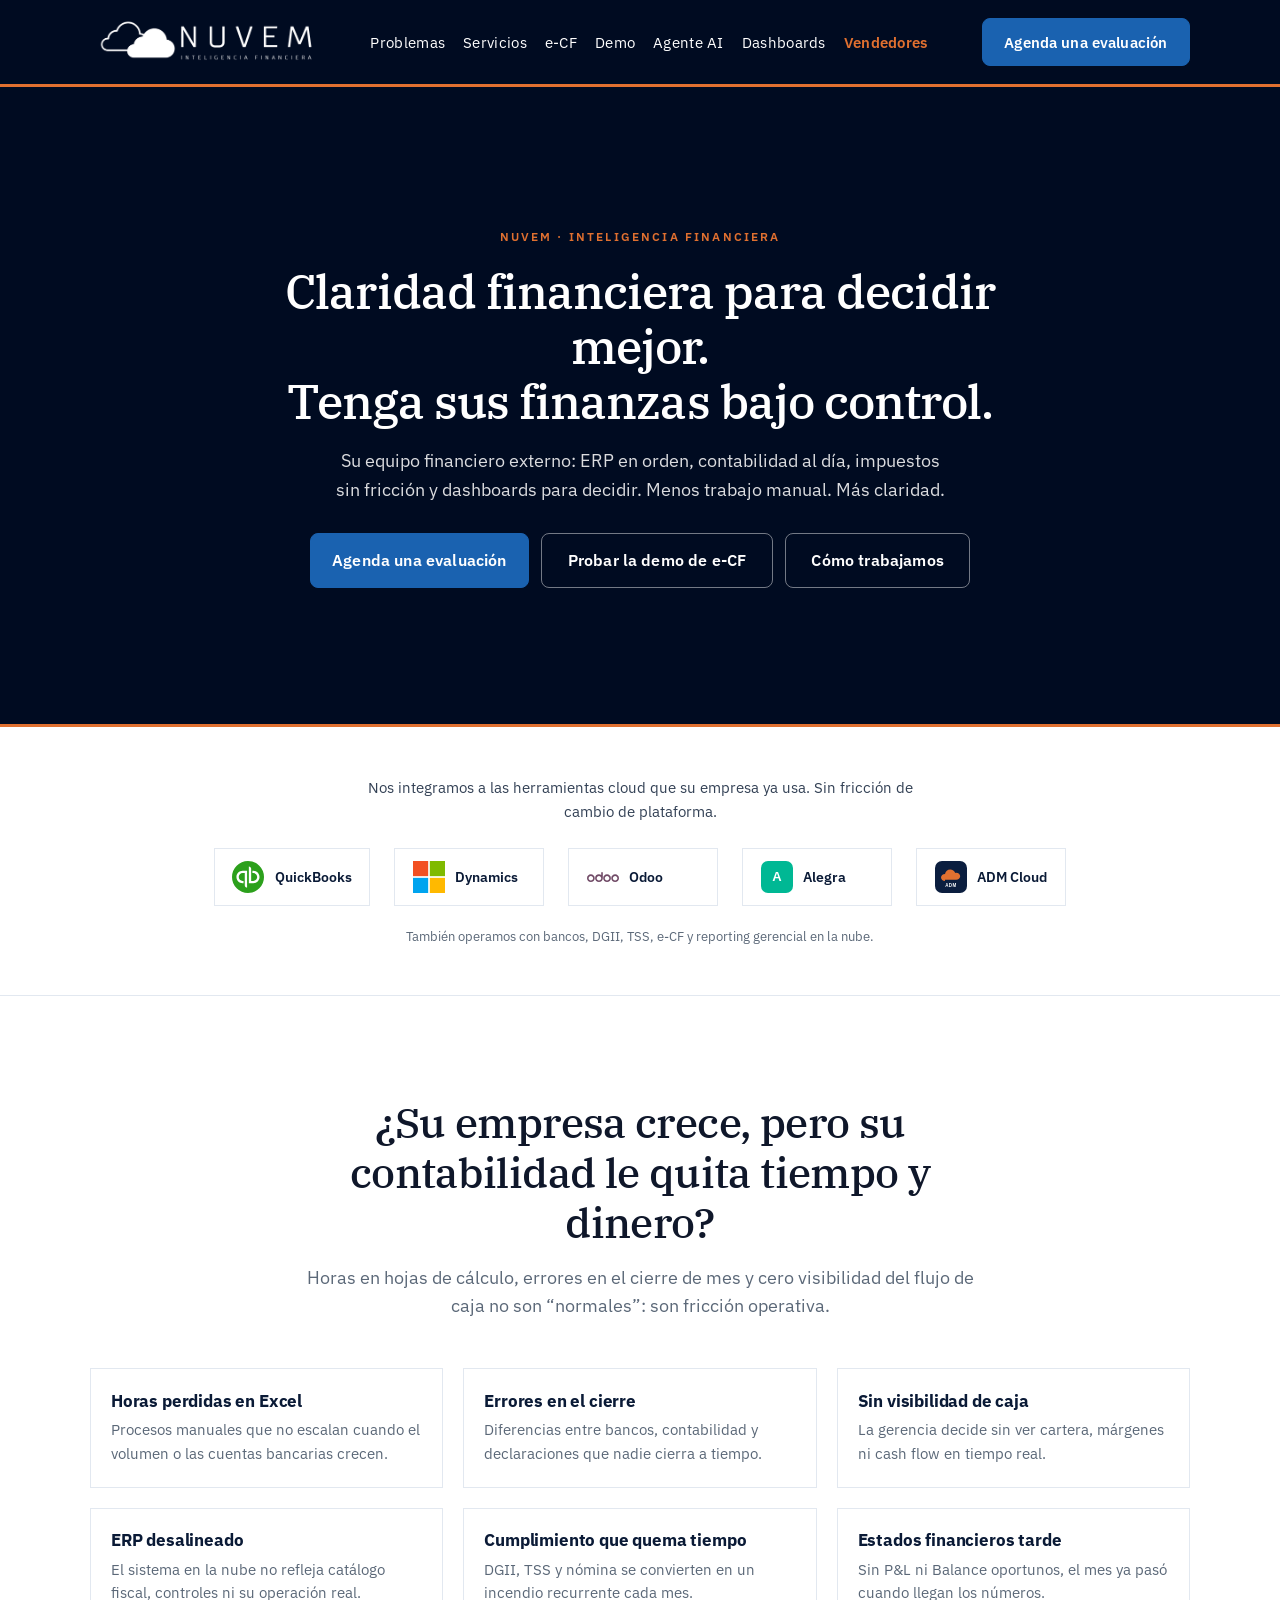
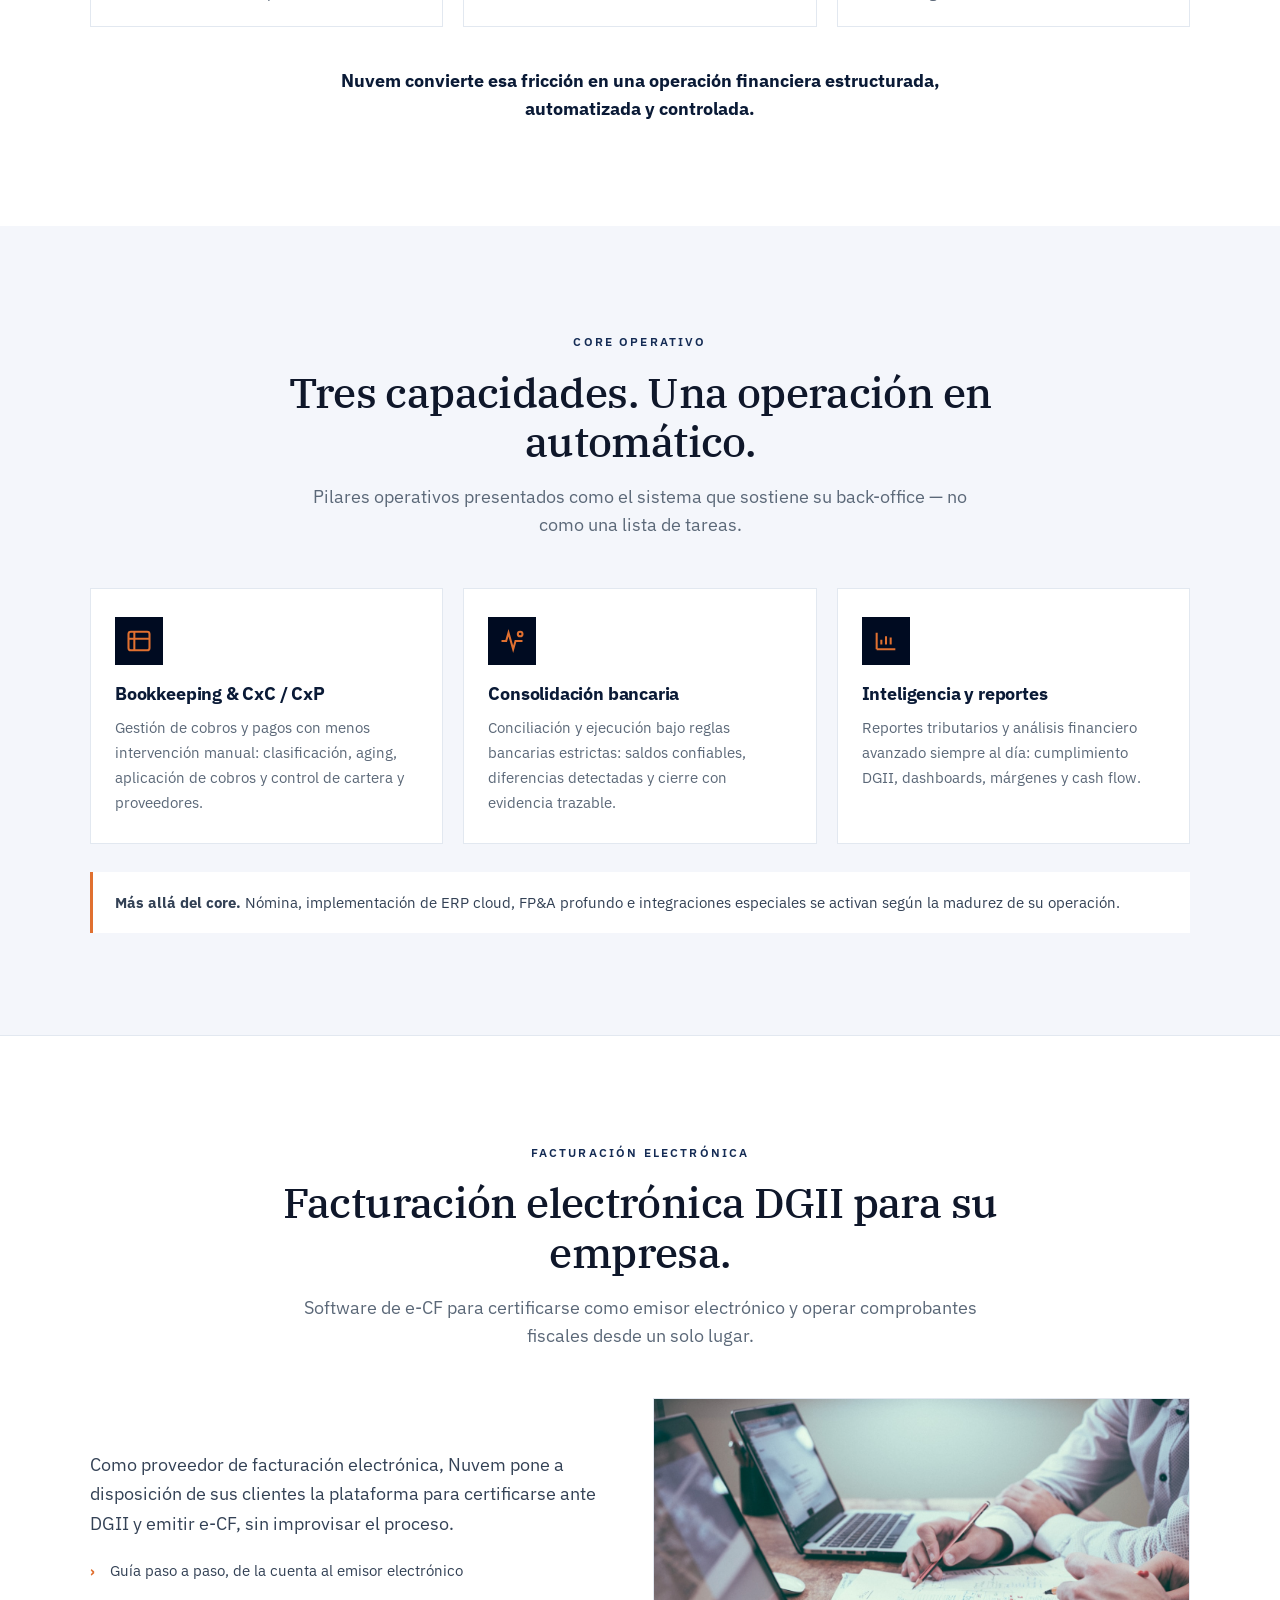
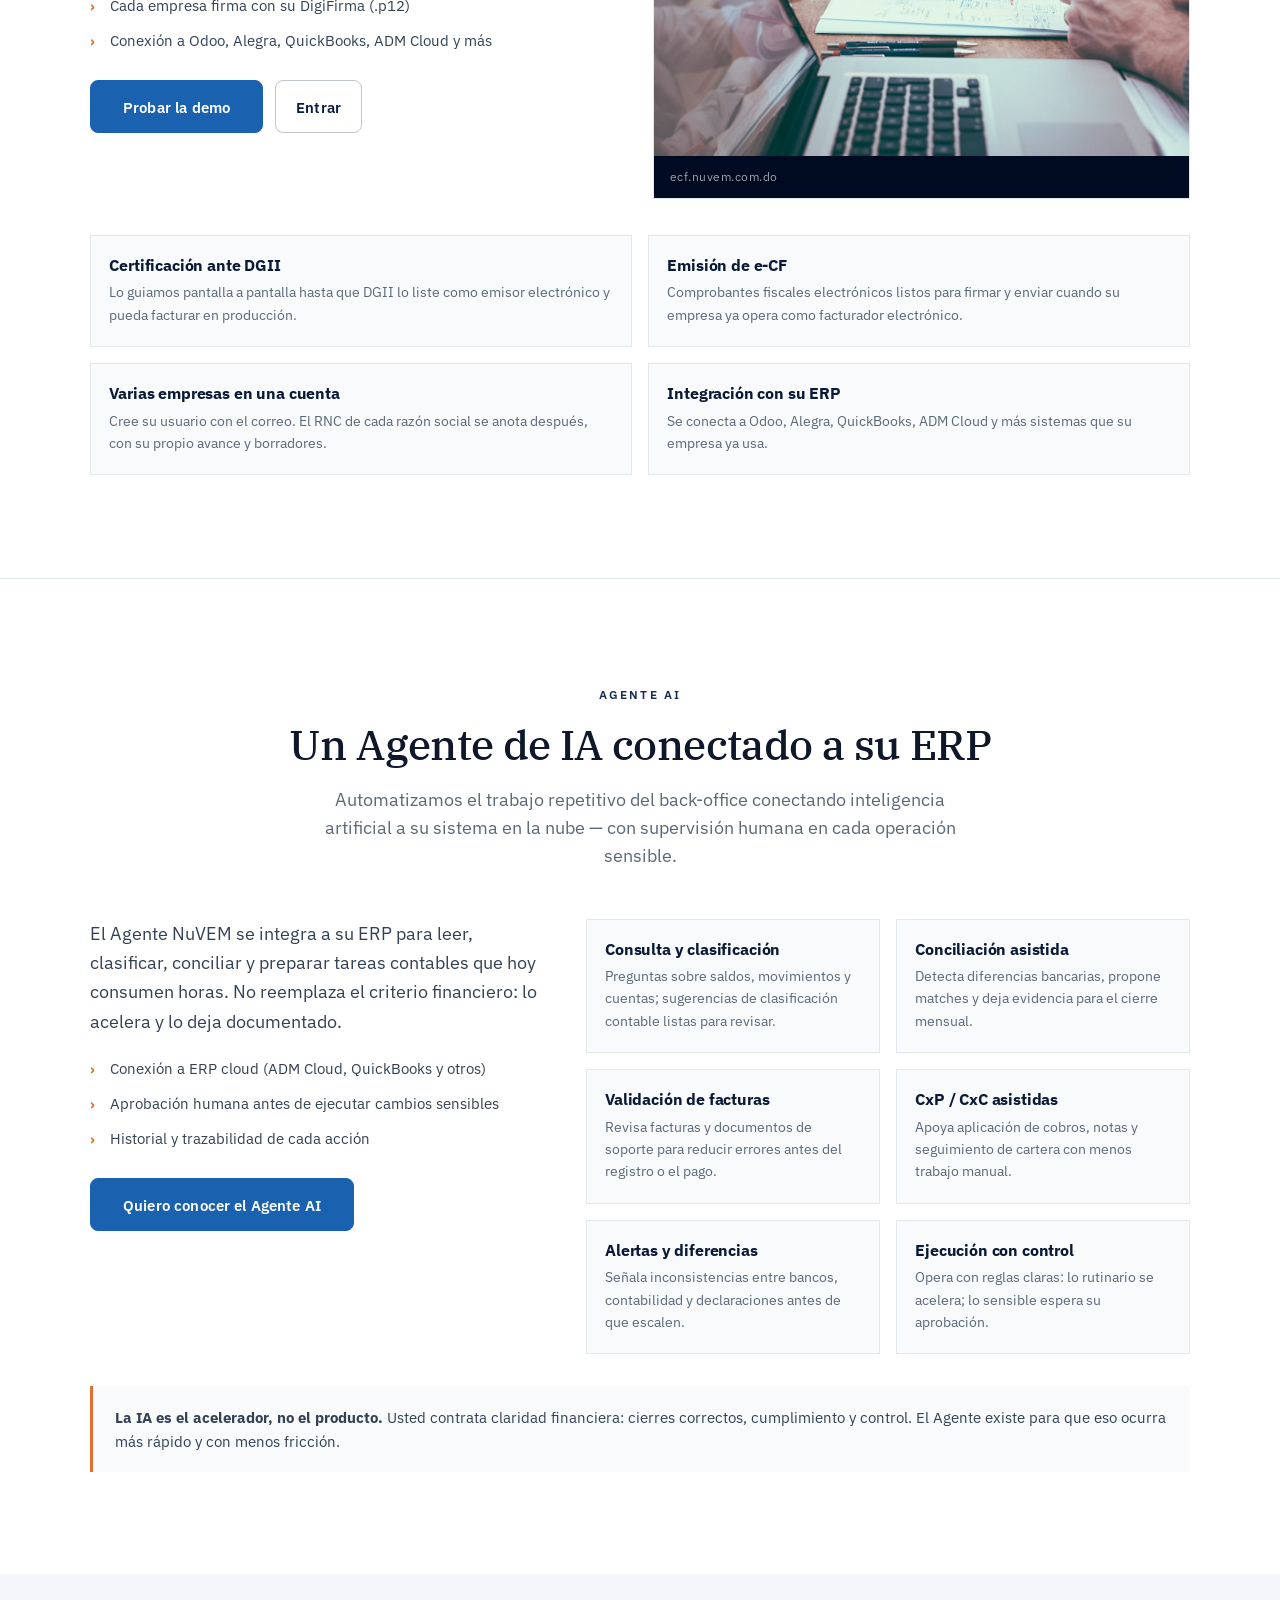
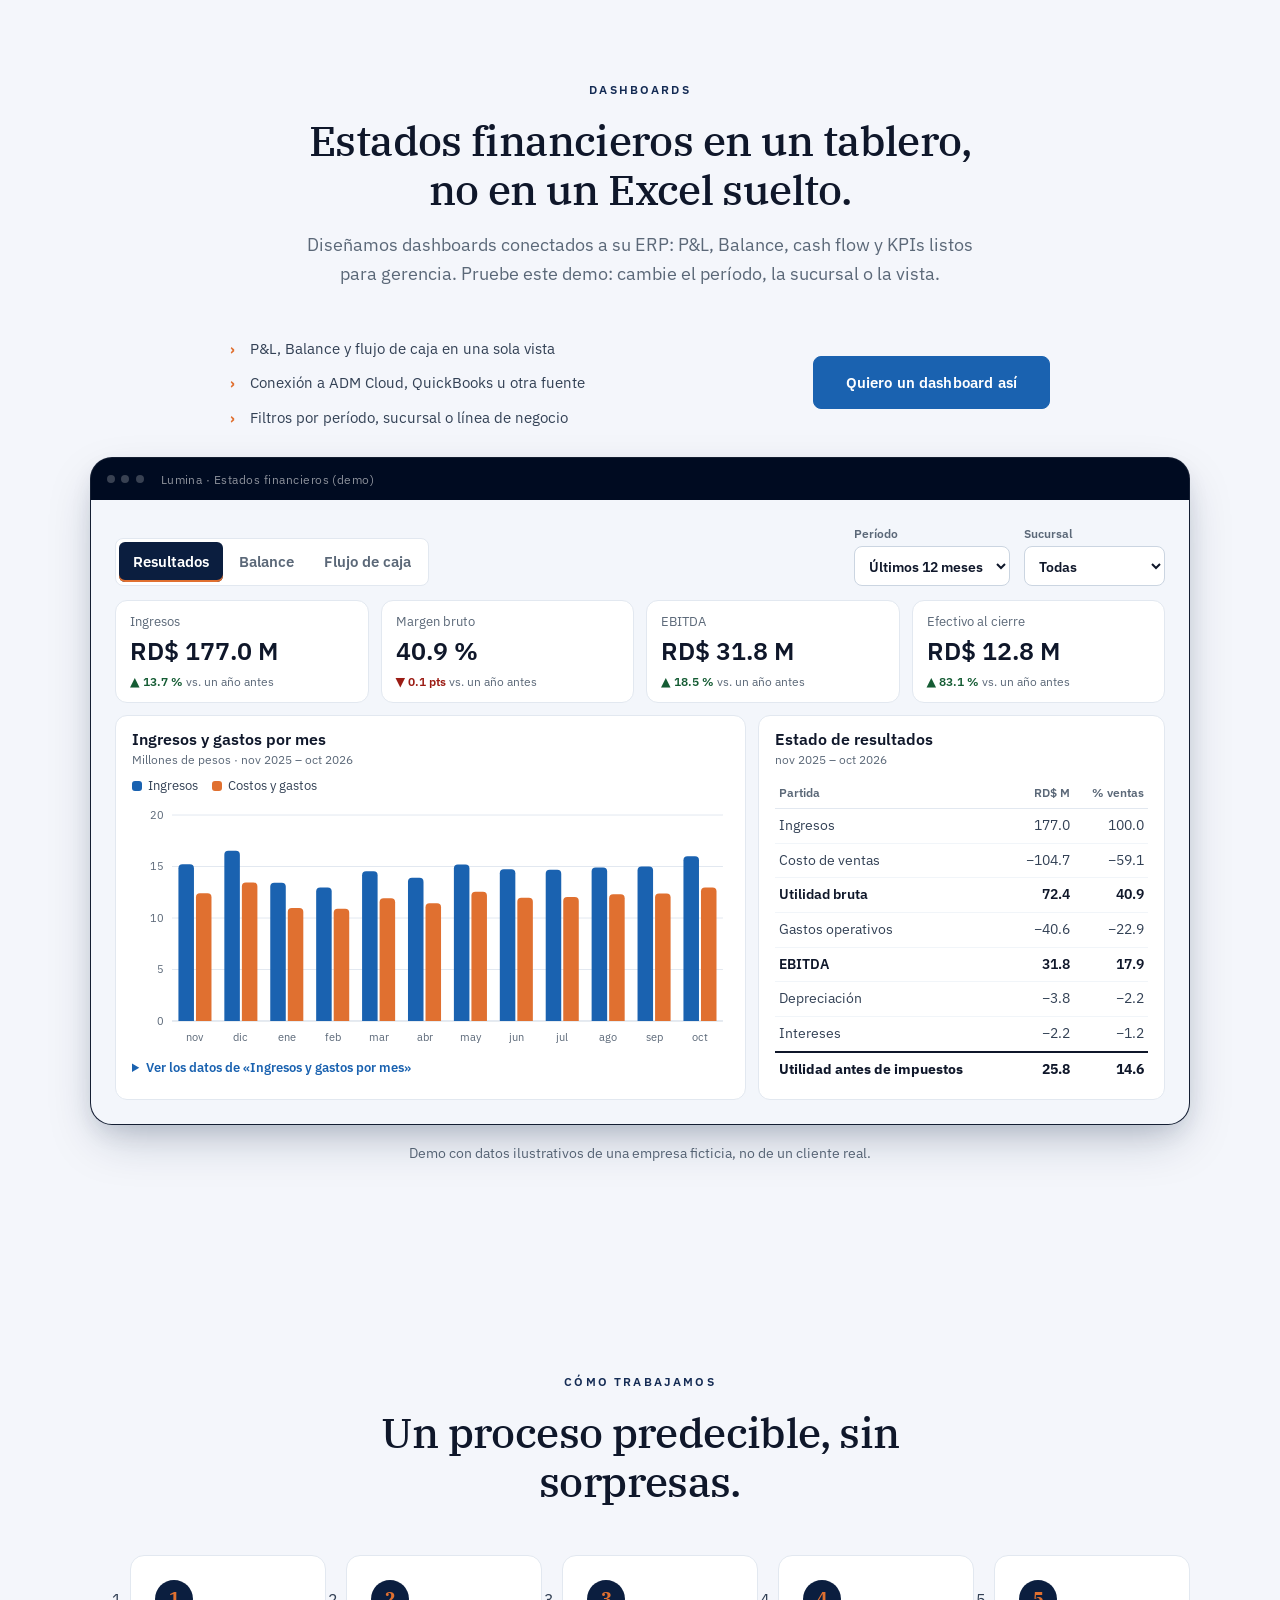
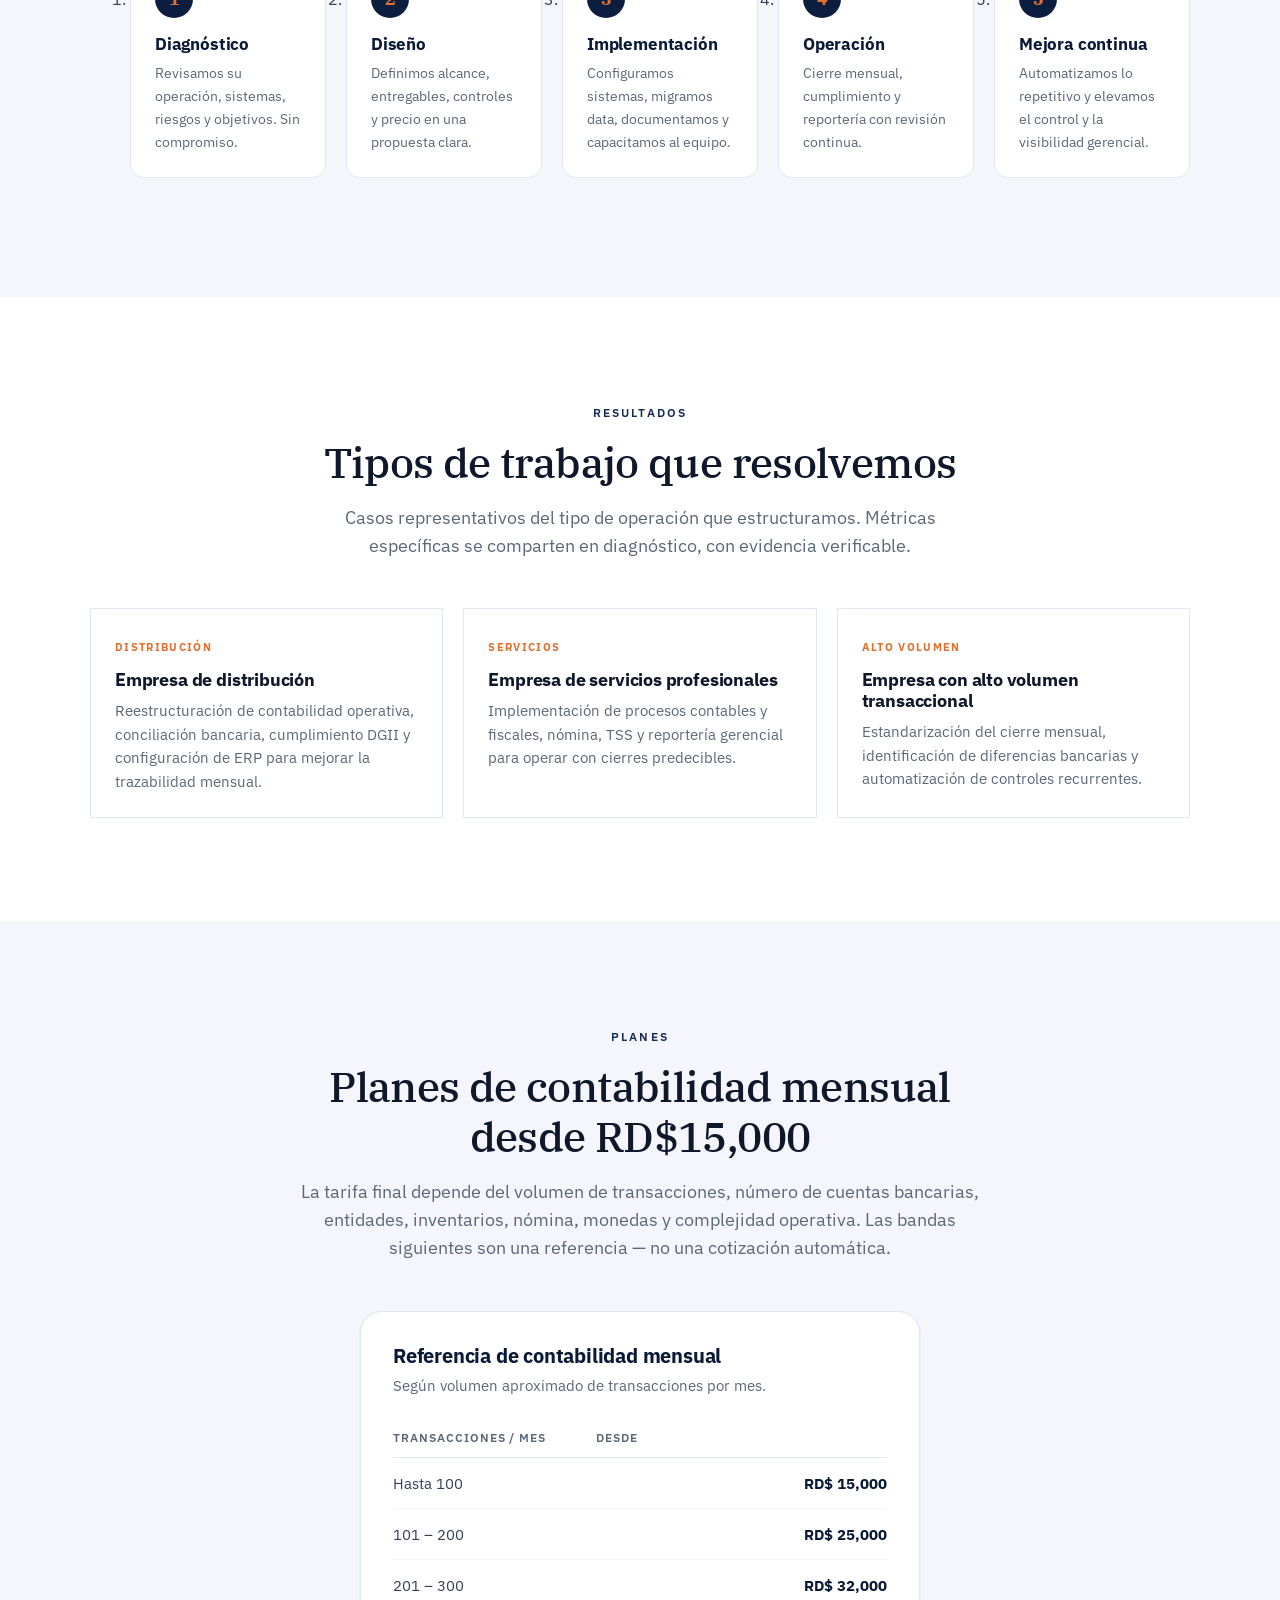
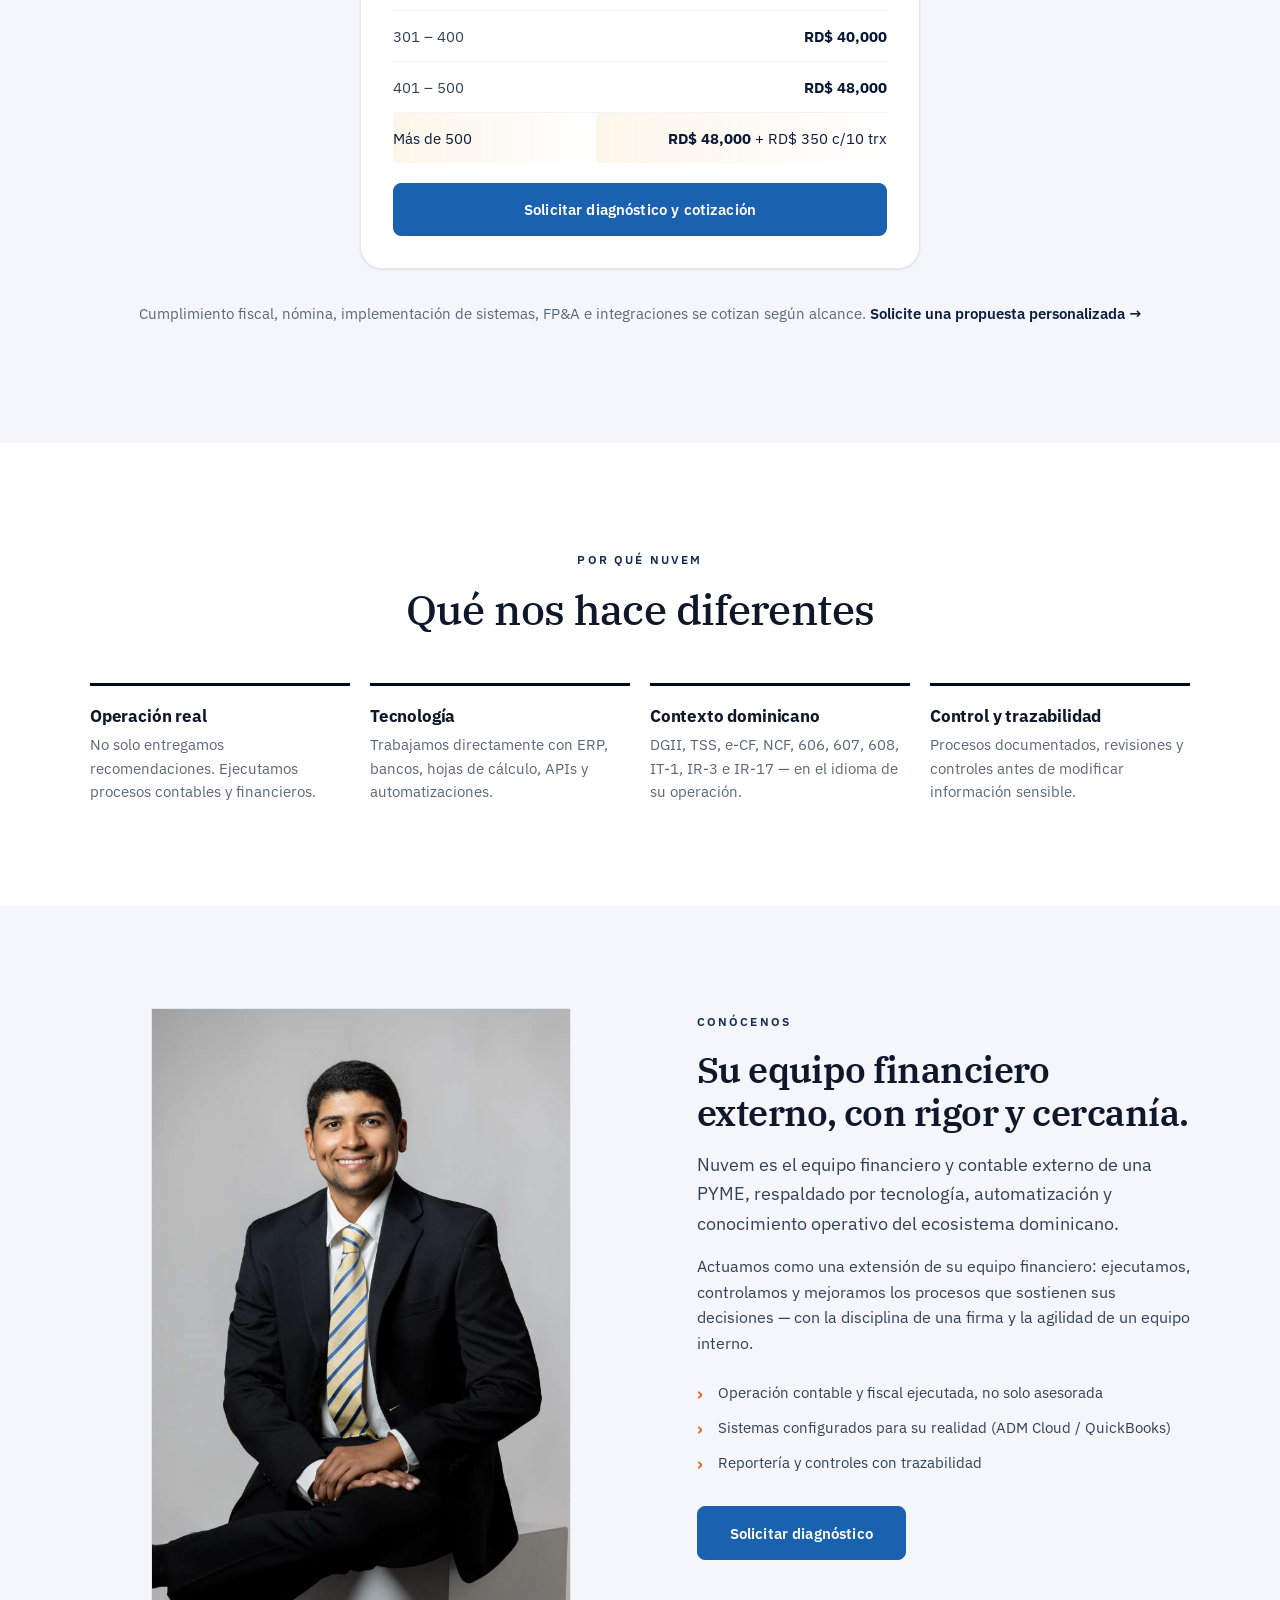
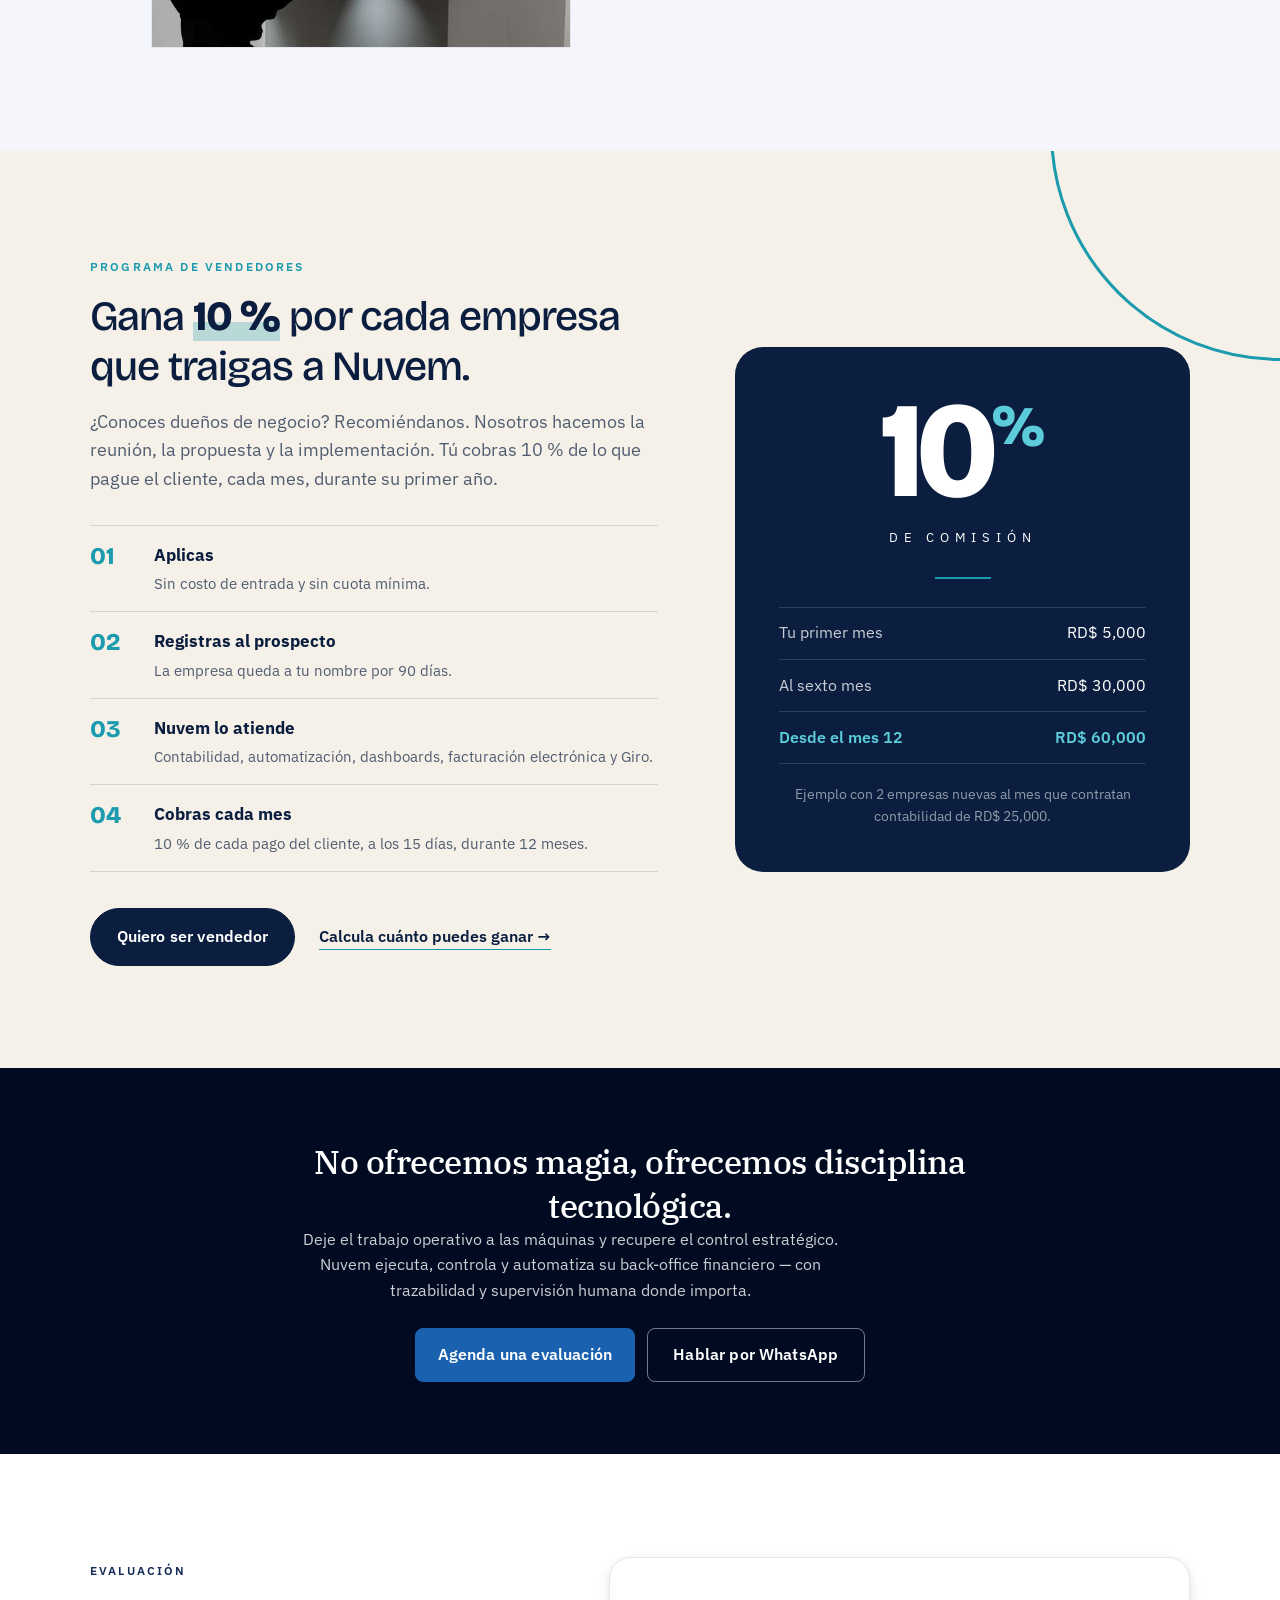
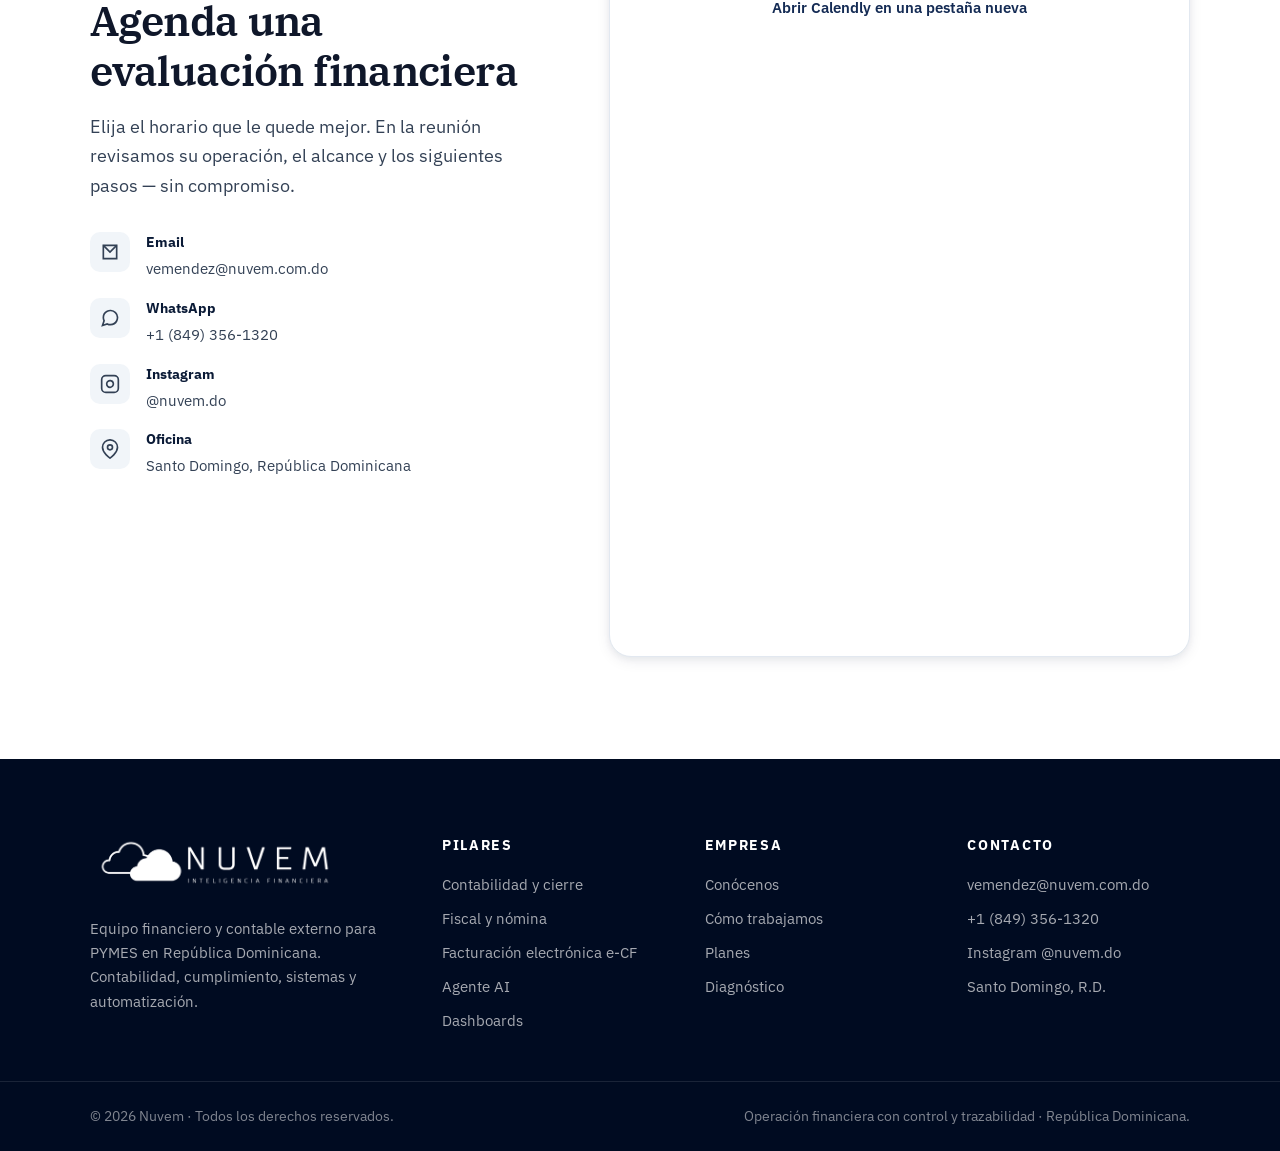
==== commit bc81826e: "Dashboards: tablero propio en HTML/CSS/JS en lugar de Power BI El demo incrustado de Power BI ya no " ====
--- a/index.html
+++ b/index.html
@@ -11,7 +11,6 @@
   <link rel="preconnect" href="https://fonts.gstatic.com" crossorigin />
   <link rel="preconnect" href="https://assets.calendly.com" />
   <link rel="preconnect" href="https://calendly.com" />
-  <link rel="preconnect" href="https://app.powerbi.com" />
   <link href="https://fonts.googleapis.com/css2?family=Bricolage+Grotesque:opsz,wght@12..96,400;12..96,500;12..96,600;12..96,700;12..96,800&family=IBM+Plex+Sans:wght@300;400;500;600;700&family=IBM+Plex+Serif:wght@500;600&display=swap" rel="stylesheet" />
   <link href="https://assets.calendly.com/assets/external/widget.css" rel="stylesheet" />
 
@@ -104,10 +103,6 @@
         <li class="eco-logo">
           <img src="logos/integrations/adm-cloud.svg" alt="" width="36" height="36" />
           <span class="eco-logo__name">ADM Cloud</span>
-        </li>
-        <li class="eco-logo">
-          <img src="logos/integrations/powerbi.svg" alt="" width="36" height="36" />
-          <span class="eco-logo__name">Power BI</span>
         </li>
       </ul>
       <p class="ecosystem__note">También operamos con bancos, DGII, TSS, e-CF y reporting gerencial en la nube.</p>
@@ -321,7 +316,7 @@
         <span class="eyebrow eyebrow--dark">Dashboards</span>
         <h2 class="section__title section__title--center">Estados financieros en un tablero, no en un Excel suelto.</h2>
         <p class="section__sub">
-          Diseñamos dashboards en Power BI conectados a su ERP: P&amp;L, Balance, cash flow y KPIs listos para gerencia. Este es un demo ilustrativo del tipo de entrega.
+          Diseñamos dashboards conectados a su ERP: P&amp;L, Balance, cash flow y KPIs listos para gerencia. Pruebe este demo: cambie el período, la sucursal o la vista.
         </p>
       </div>
 
@@ -339,20 +334,39 @@
           <span></span><span></span><span></span>
           <p>Lumina · Estados financieros (demo)</p>
         </div>
-        <div class="dashboard-frame__stage">
-          <iframe
-            class="dashboard-frame__embed"
-            title="Demo de dashboard de estados financieros Lumina"
-            src="https://app.powerbi.com/view?r=eyJrIjoiMmNmODQzM2YtYjFhMi00NzczLTk2ODUtN2ZmNTRmNWQ2ODFmIiwidCI6IjE3NjUwZjM0LTExZDQtNDdlZS05YzQ0LTRhNmQyYWY0ZjE5YiJ9"
-            allowfullscreen
-            loading="lazy"
-          ></iframe>
+        <div class="dash" data-dash>
+          <div class="dash__bar">
+            <div class="dash__tabs" role="tablist" aria-label="Vista del tablero">
+              <button type="button" role="tab" id="tab-res" aria-selected="true" aria-controls="panel-res">Resultados</button>
+              <button type="button" role="tab" id="tab-bal" aria-selected="false" aria-controls="panel-bal" tabindex="-1">Balance</button>
+              <button type="button" role="tab" id="tab-caja" aria-selected="false" aria-controls="panel-caja" tabindex="-1">Flujo de caja</button>
+            </div>
+            <div class="dash__filters">
+              <label>Período
+                <select id="dash-periodo">
+                  <option value="12">Últimos 12 meses</option>
+                  <option value="ytd">Año en curso</option>
+                  <option value="3">Último trimestre</option>
+                </select>
+              </label>
+              <label>Sucursal
+                <select id="dash-sucursal">
+                  <option value="todas">Todas</option>
+                  <option value="sd">Santo Domingo</option>
+                  <option value="sti">Santiago</option>
+                </select>
+              </label>
+            </div>
+          </div>
+          <p class="dash__aviso" id="dash-aviso" role="status" hidden></p>
+          <div class="dash__kpis" id="dash-kpis"></div>
+          <div role="tabpanel" id="panel-res" aria-labelledby="tab-res" tabindex="0"></div>
+          <div role="tabpanel" id="panel-bal" aria-labelledby="tab-bal" tabindex="0" hidden></div>
+          <div role="tabpanel" id="panel-caja" aria-labelledby="tab-caja" tabindex="0" hidden></div>
+          <noscript><p class="dash__aviso">Active JavaScript para ver el tablero.</p></noscript>
         </div>
       </figure>
-      <p class="dashboards__note">
-        Demo con datos ilustrativos, no de un cliente real.
-        <a href="https://app.powerbi.com/view?r=eyJrIjoiMmNmODQzM2YtYjFhMi00NzczLTk2ODUtN2ZmNTRmNWQ2ODFmIiwidCI6IjE3NjUwZjM0LTExZDQtNDdlZS05YzQ0LTRhNmQyYWY0ZjE5YiJ9" target="_blank" rel="noopener noreferrer">Abrir en pantalla completa</a>
-      </p>
+      <p class="dashboards__note">Demo con datos ilustrativos de una empresa ficticia, no de un cliente real.</p>
     </div>
   </section>
 
@@ -686,5 +700,6 @@
 
   <script src="https://assets.calendly.com/assets/external/widget.js" async></script>
   <script src="script.js"></script>
+  <script src="dashboard.js" defer></script>
 </body>
 </html>
--- a/styles.css
+++ b/styles.css
@@ -916,20 +916,211 @@
   font-size: .75rem;
   letter-spacing: .04em;
 }
-.dashboard-frame__stage {
-  position: relative;
-  width: 100%;
-  aspect-ratio: 1140 / 541;
-  min-height: 360px;
-  background: #f3f6fb;
-}
-.dashboard-frame__embed {
+/* Tablero propio (dashboard.js): sin Power BI ni bibliotecas externas. */
+.dash {
+  --dash-s1: #1A62B0;      /* serie 1: azul de acción */
+  --dash-s2: #E07030;      /* serie 2: naranja Nuvem */
+  --dash-tot: #142B54;     /* saldos: navy */
+  --dash-ok: #155C34;
+  --dash-err: #9B1C14;
+  background: #F3F6FB;
+  padding: clamp(14px, 2.4vw, 24px);
+  color: var(--ink-700);
+  font-size: .92rem;
+  line-height: 1.45;
+  text-align: left;
+}
+.dash__bar {
+  display: flex;
+  flex-wrap: wrap;
+  align-items: flex-end;
+  justify-content: space-between;
+  gap: 12px 20px;
+  margin-bottom: 14px;
+}
+.dash__tabs {
+  display: inline-flex;
+  gap: 2px;
+  max-width: 100%;
+  overflow-x: auto;
+  padding: 3px;
+  background: var(--white);
+  border: 1px solid var(--ink-200);
+  border-radius: var(--radius-sm);
+}
+.dash__tabs button {
+  min-height: 40px;
+  padding: 8px 14px;
+  border: 0;
+  border-radius: 6px;
+  background: transparent;
+  color: var(--ink-500);
+  font: inherit;
+  font-weight: 600;
+  white-space: nowrap;
+  cursor: pointer;
+}
+.dash__tabs button:hover { color: var(--ink-900); background: var(--ink-100); }
+.dash__tabs button[aria-selected="true"] {
+  background: var(--navy-800);
+  color: var(--white);
+  box-shadow: inset 0 -2px 0 var(--gold-500);
+}
+.dash__filters { display: flex; flex-wrap: wrap; gap: 10px 14px; }
+.dash__filters label {
+  display: flex;
+  flex-direction: column;
+  gap: 4px;
+  font-size: .78rem;
+  font-weight: 600;
+  color: var(--ink-500);
+}
+.dash__filters select {
+  min-height: 40px;
+  padding: 6px 10px;
+  border: 1px solid var(--ink-300);
+  border-radius: var(--radius-sm);
+  background: var(--white);
+  color: var(--ink-900);
+  font: inherit;
+  font-size: .9rem;
+}
+.dash :focus-visible { outline: 3px solid var(--action); outline-offset: 2px; }
+.dash__aviso {
+  margin: 0 0 12px;
+  padding: 8px 12px;
+  border-left: 4px solid var(--action);
+  border-radius: var(--radius-sm);
+  background: #E7F0FB;
+  color: #0E4E92;
+  font-size: .85rem;
+}
+.dash__kpis {
+  display: grid;
+  grid-template-columns: repeat(4, minmax(0, 1fr));
+  gap: 12px;
+  margin-bottom: 12px;
+}
+.dash-kpi, .dash-card {
+  min-width: 0;
+  background: var(--white);
+  border: 1px solid var(--ink-200);
+  border-radius: 12px;
+}
+.dash-kpi { padding: 12px 14px; }
+.dash-kpi p { margin: 0; }
+.dash-kpi .dash-kpi__v {
+  margin: 2px 0;
+  font-size: clamp(1.1rem, 2.1vw, 1.55rem);
+  font-weight: 600;
+  color: var(--ink-900);
+  font-variant-numeric: tabular-nums;
+  white-space: nowrap;
+}
+.dash-kpi__k { font-size: .8rem; color: var(--ink-500); }
+.dash-kpi__d { font-size: .78rem; color: var(--ink-500); }
+.dash-kpi__d .sube { color: var(--dash-ok); font-weight: 600; }
+.dash-kpi__d .baja { color: var(--dash-err); font-weight: 600; }
+.dash__grid {
+  display: grid;
+  grid-template-columns: minmax(0, 1.55fr) minmax(0, 1fr);
+  gap: 12px;
+}
+.dash-card { padding: 14px 16px 12px; }
+.dash-card h3 {
+  margin: 0;
+  font-family: var(--font-sans);
+  font-size: .98rem;
+  font-weight: 600;
+  color: var(--ink-900);
+  letter-spacing: 0;
+}
+.dash-card__sub { margin: 2px 0 8px; font-size: .78rem; color: var(--ink-500); }
+.dash-leg { display: flex; flex-wrap: wrap; gap: 4px 14px; margin: 0 0 6px; padding: 0; list-style: none; font-size: .8rem; color: var(--ink-700); }
+.dash-leg li { display: inline-flex; align-items: center; gap: 6px; }
+.dash-key { display: inline-block; width: 10px; height: 10px; border-radius: 3px; flex: 0 0 auto; }
+.dash-key.s1 { background: var(--dash-s1); }
+.dash-key.s2 { background: var(--dash-s2); }
+.dash-key.tot { background: var(--dash-tot); }
+.dash-chart { position: relative; min-height: 220px; }
+.dash-chart svg { display: block; max-width: 100%; height: auto; overflow: visible; }
+.dash-grid { stroke: var(--ink-200); stroke-width: 1; }
+.dash-base { stroke: var(--ink-300); stroke-width: 1; }
+.dash-tick { fill: var(--ink-500); font-size: 11px; font-family: var(--font-sans); }
+.dash-val { fill: var(--ink-900); font-size: 11px; font-weight: 600; font-family: var(--font-sans); font-variant-numeric: tabular-nums; }
+.dash-mark.s1 { fill: var(--dash-s1); }
+.dash-mark.s2 { fill: var(--dash-s2); }
+.dash-mark.tot { fill: var(--dash-tot); }
+.dash-mark { transition: opacity .15s; }
+.dim .dash-mark { opacity: .35; }
+.dash-line { fill: none; stroke: var(--dash-s1); stroke-width: 2; stroke-linejoin: round; stroke-linecap: round; }
+.dash-dot { fill: var(--dash-s1); stroke: var(--white); stroke-width: 2; }
+.dash-cross { stroke: var(--ink-500); stroke-width: 1; stroke-dasharray: 3 3; }
+.dash-link { stroke: var(--ink-300); stroke-width: 1; stroke-dasharray: 2 2; }
+.dash .dash-hit { fill: transparent; outline: none; }
+.dash .dash-hit:focus-visible { outline: none; fill: rgba(26, 98, 176, .08); stroke: var(--action); stroke-width: 2; }
+.dash-tip {
   position: absolute;
-  inset: 0;
-  width: 100%;
-  height: 100%;
-  border: 0;
-}
+  top: 0;
+  z-index: 2;
+  display: flex;
+  flex-direction: column;
+  gap: 2px;
+  padding: 8px 10px;
+  border-radius: var(--radius-sm);
+  background: var(--navy-900);
+  color: var(--white);
+  font-size: .78rem;
+  line-height: 1.35;
+  white-space: nowrap;
+  pointer-events: none;
+  box-shadow: var(--shadow-md);
+}
+.dash-tip[hidden] { display: none; }
+.dash-tip span { display: flex; align-items: center; gap: 6px; }
+.dash-tip b { margin-left: auto; padding-left: 10px; font-variant-numeric: tabular-nums; }
+.dash-pl, .dash-datos table { width: 100%; border-collapse: collapse; font-size: .85rem; font-variant-numeric: tabular-nums; }
+.dash-pl th, .dash-pl td, .dash-datos th, .dash-datos td { padding: 7px 4px; border-bottom: 1px solid var(--ink-100); text-align: left; font-weight: 400; color: var(--ink-700); }
+.dash-pl thead th, .dash-datos thead th { font-size: .75rem; font-weight: 600; color: var(--ink-500); border-bottom-color: var(--ink-200); }
+.dash-pl .num, .dash-datos .num { text-align: right; white-space: nowrap; }
+.dash-pl tr.sub th, .dash-pl tr.sub td { font-weight: 600; color: var(--ink-900); }
+.dash-pl tr.tot th, .dash-pl tr.tot td { font-weight: 700; color: var(--ink-900); border-top: 2px solid var(--ink-900); border-bottom: 0; }
+.dash-datos { margin-top: 8px; font-size: .8rem; }
+.dash-datos summary { cursor: pointer; color: var(--action); font-weight: 600; width: fit-content; }
+.dash-datos__wrap { max-height: 220px; overflow: auto; margin-top: 6px; }
+.dash-hgroup + .dash-hgroup { margin-top: 14px; }
+.dash-hgroup__t { display: flex; justify-content: space-between; gap: 10px; margin: 0 0 6px; font-weight: 600; color: var(--ink-900); font-size: .85rem; }
+.dash-hgroup__t span { display: inline-flex; align-items: center; gap: 6px; }
+.dash-hgroup__t b { font-variant-numeric: tabular-nums; }
+.dash-hbars { margin: 0; padding: 0; list-style: none; display: grid; gap: 6px; }
+.dash-hbars li { display: grid; grid-template-columns: minmax(8.5rem, 11rem) minmax(0, 1fr) 3.2rem; align-items: center; gap: 10px; font-size: .82rem; }
+.dash-hbars__n { color: var(--ink-700); }
+.dash-hbars__track { display: block; height: 14px; }
+.dash-hbars__bar { display: block; height: 100%; border-radius: 0 4px 4px 0; }
+.dash-hbars__bar.s1 { background: var(--dash-s1); }
+.dash-hbars__bar.s2 { background: var(--dash-s2); }
+.dash-hbars__v { text-align: right; font-variant-numeric: tabular-nums; color: var(--ink-900); }
+.dash-ratios { margin: 0; display: grid; gap: 10px; }
+.dash-ratios div { padding: 10px 12px; border: 1px solid var(--ink-200); border-radius: var(--radius-sm); }
+.dash-ratios dt { font-size: .8rem; color: var(--ink-500); }
+.dash-ratios dd { margin: 0; display: flex; flex-direction: column; }
+.dash-ratios strong { font-size: 1.2rem; font-weight: 600; color: var(--ink-900); font-variant-numeric: tabular-nums; }
+.dash-ratios dd span { font-size: .75rem; color: var(--ink-500); }
+@media (max-width: 900px) {
+  .dash__kpis { grid-template-columns: repeat(2, minmax(0, 1fr)); }
+  .dash__grid { grid-template-columns: minmax(0, 1fr); }
+}
+@media (max-width: 640px) {
+  .dash__bar { flex-direction: column; align-items: stretch; }
+  .dash__tabs { display: flex; }
+  .dash__tabs button { flex: 1 1 auto; padding: 8px 6px; font-size: .84rem; }
+  .dash__filters { display: grid; grid-template-columns: 1fr 1fr; }
+  .dash__filters select { width: 100%; font-size: .84rem; padding: 6px 4px 6px 8px; }
+  .dash-kpi { padding: 10px 12px; }
+  .dash-hbars li { grid-template-columns: minmax(0, 1fr) 3rem; }
+  .dash-hbars__n { grid-column: 1 / -1; margin-bottom: -4px; }
+}
+@media (prefers-reduced-motion: reduce) { .dash-mark { transition: none; } }
 .dashboards__note {
   margin: 1rem 0 0;
   text-align: center;
@@ -2055,4 +2246,5 @@
   .hero__actions .btn { width: 100%; }
   .ecosystem__logos { display: grid; grid-template-columns: repeat(2, minmax(0, 1fr)); gap: .75rem; padding-inline: max(16px, env(safe-area-inset-left, 0px)) max(16px, env(safe-area-inset-right, 0px)); }
   .ecosystem__logos .eco-logo { width: auto; min-width: 0; }
-}
+  .ecosystem__logos .eco-logo:last-child:nth-child(odd) { grid-column: 1 / -1; justify-self: center; width: calc(50% - .375rem); }
+}
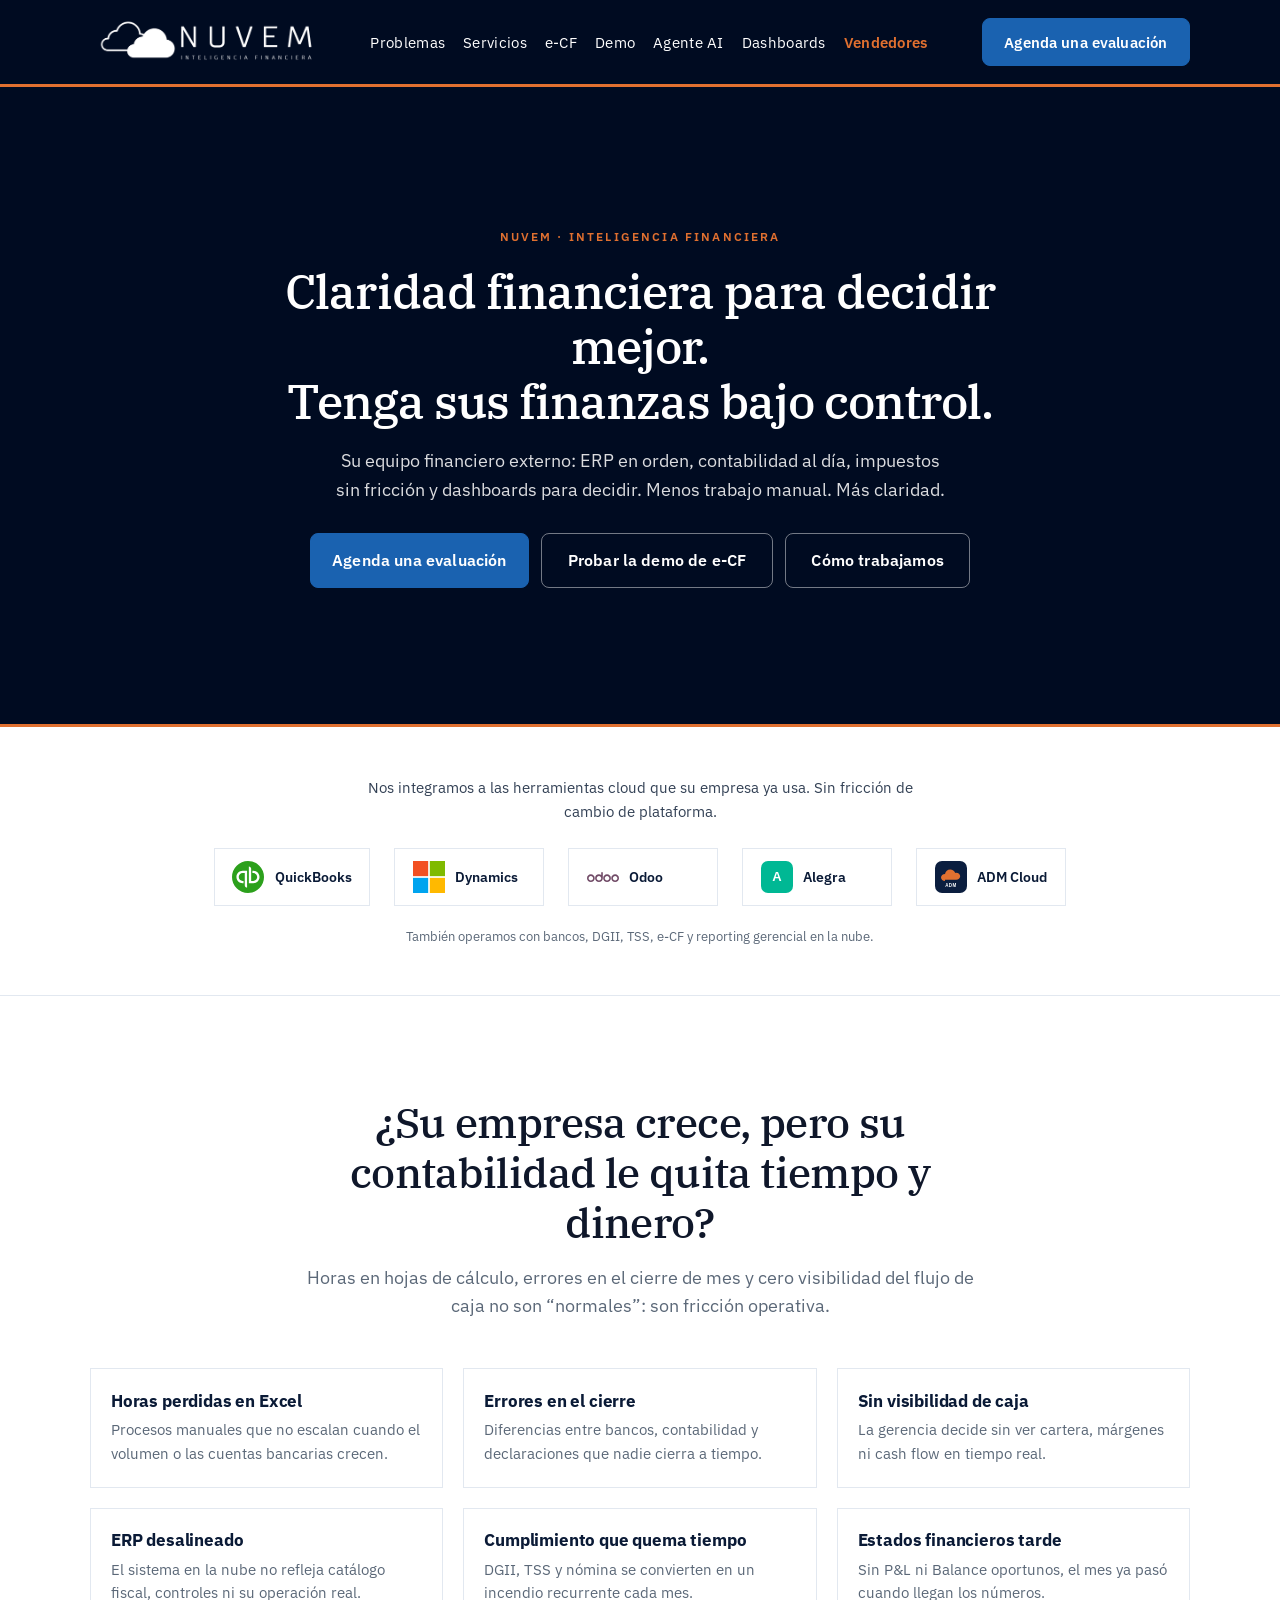
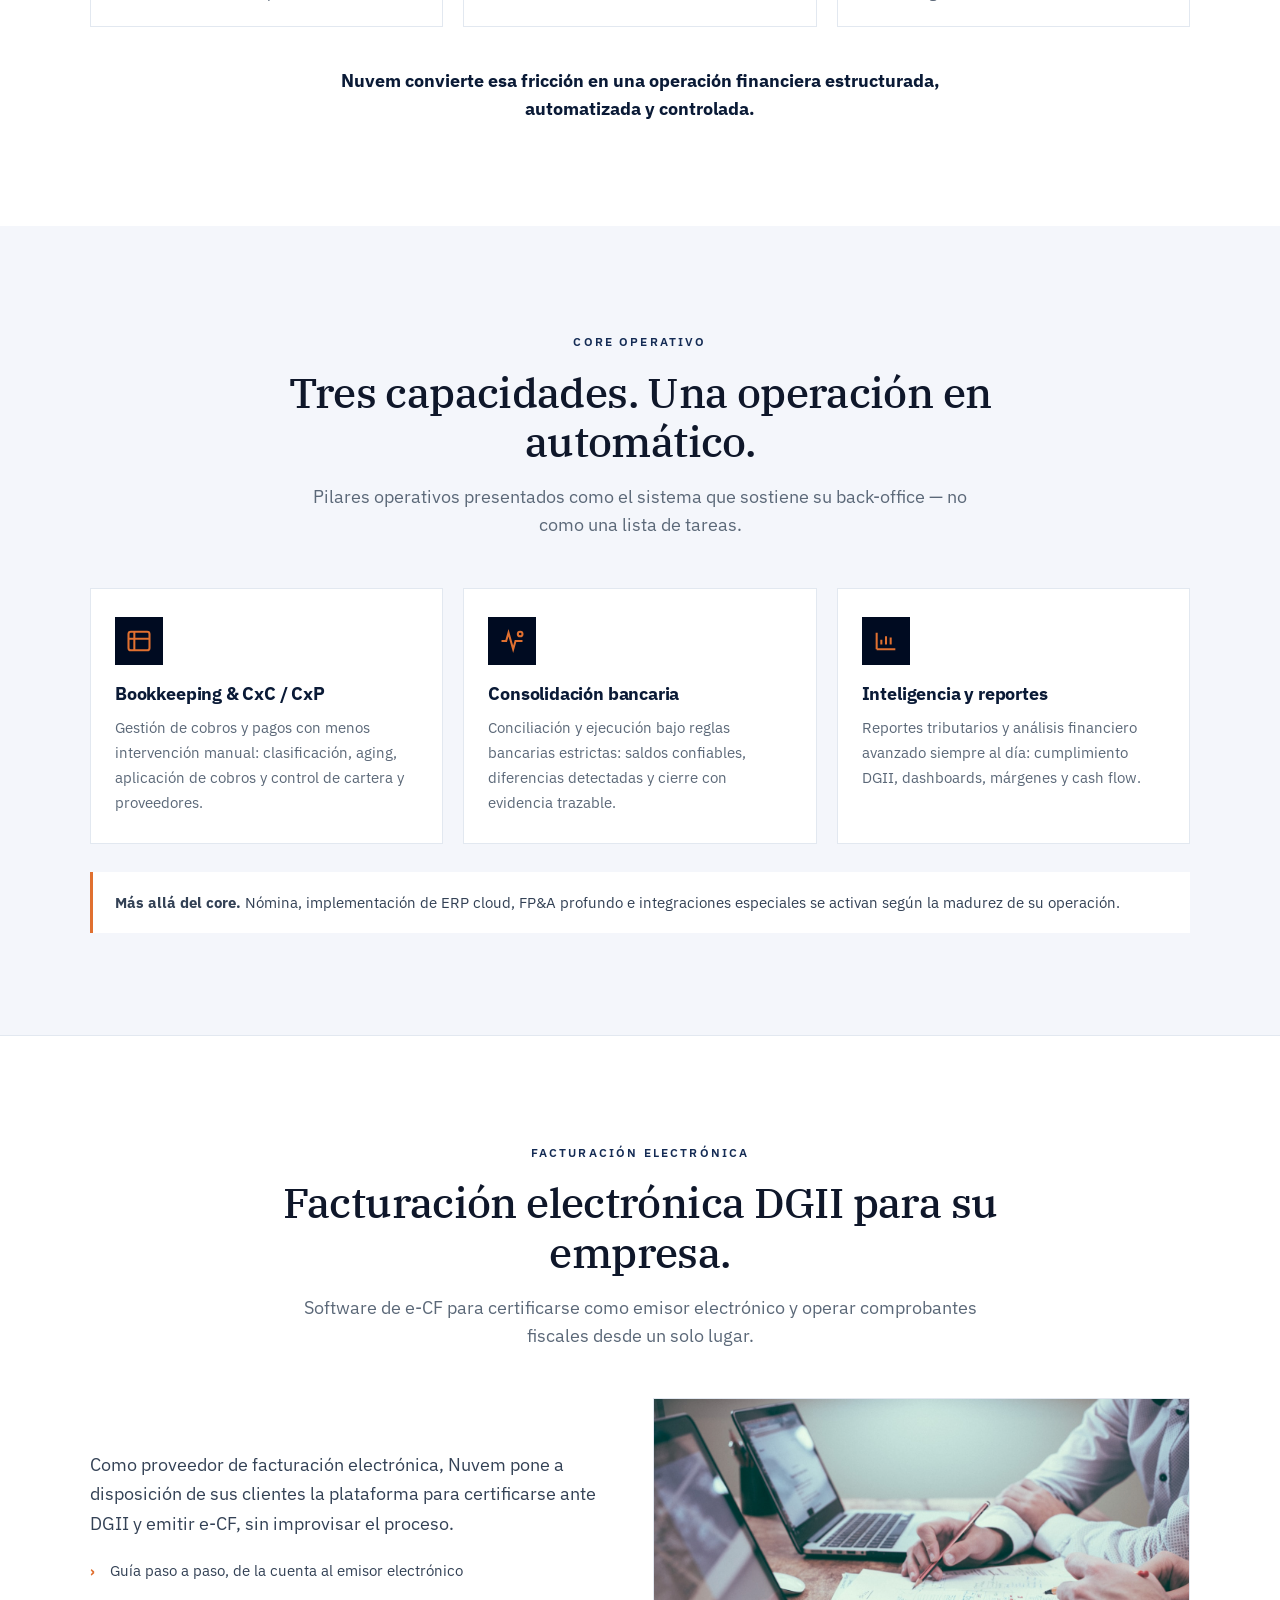
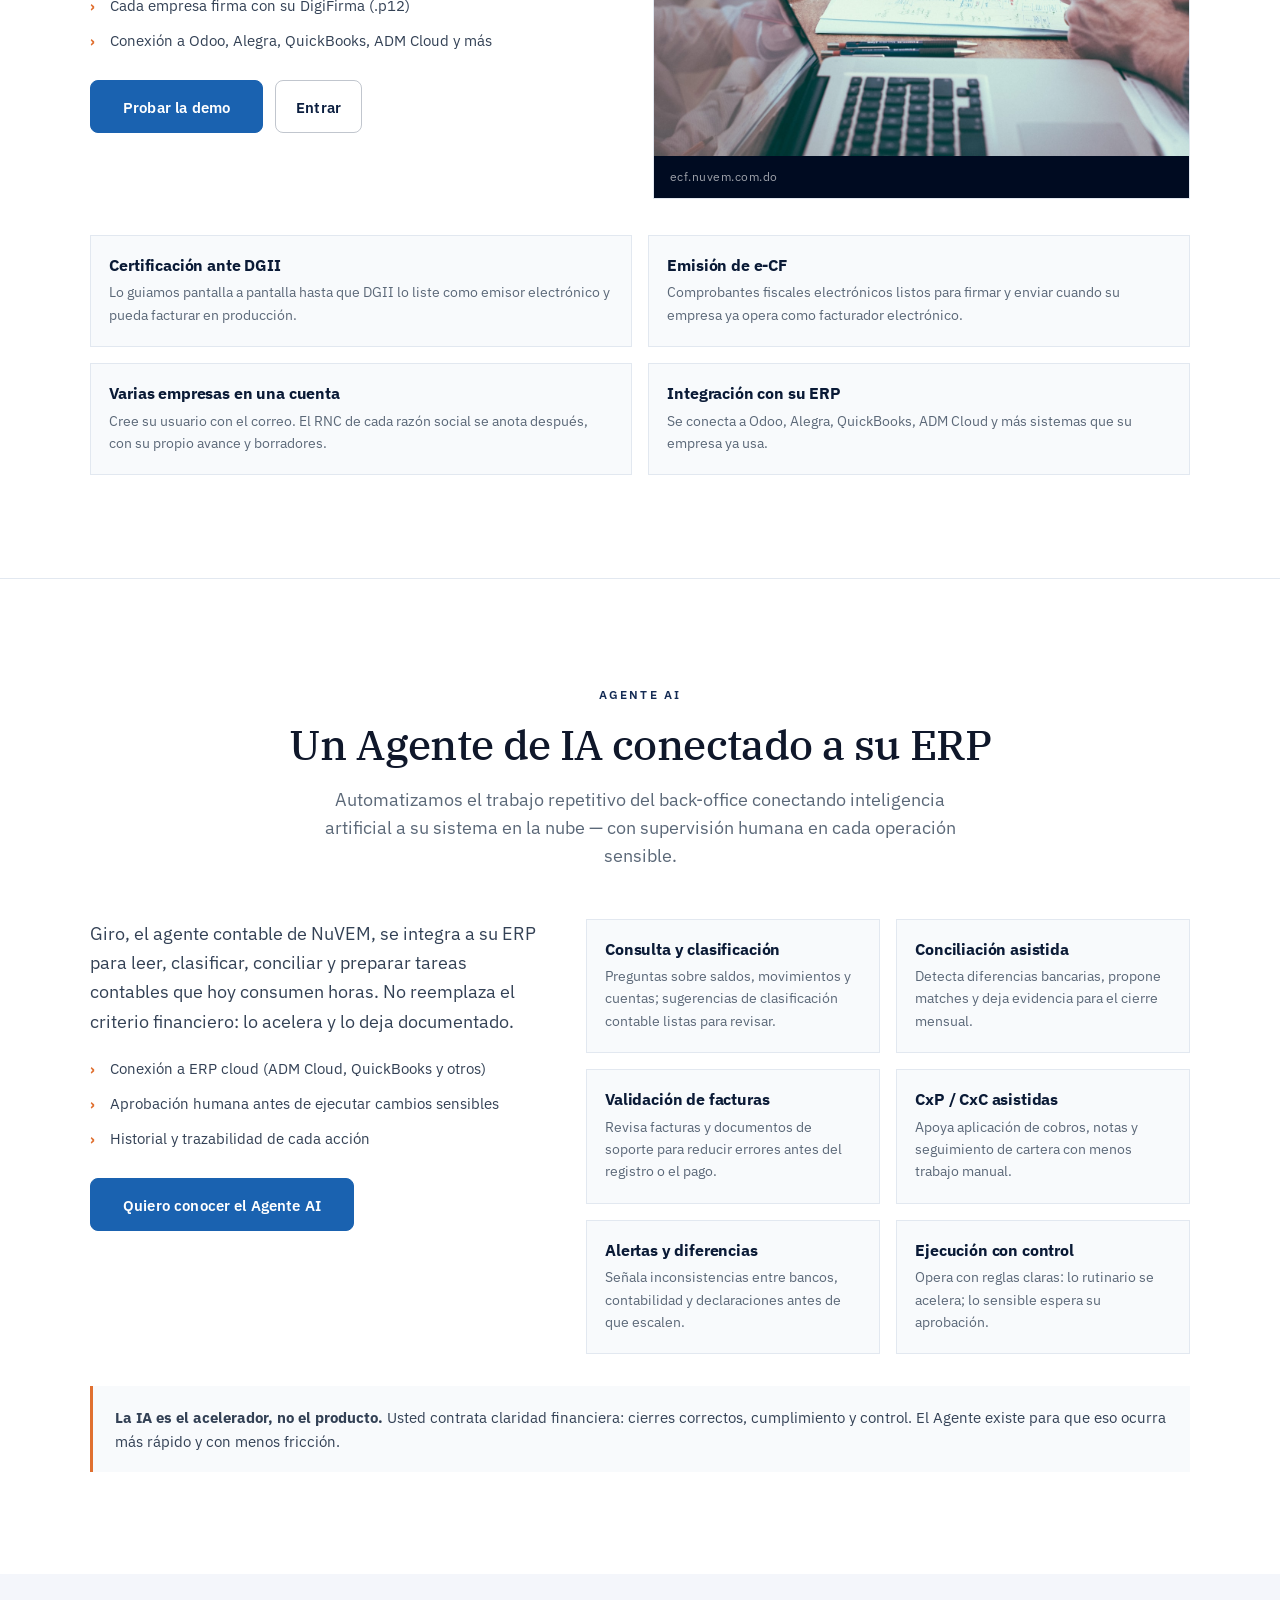
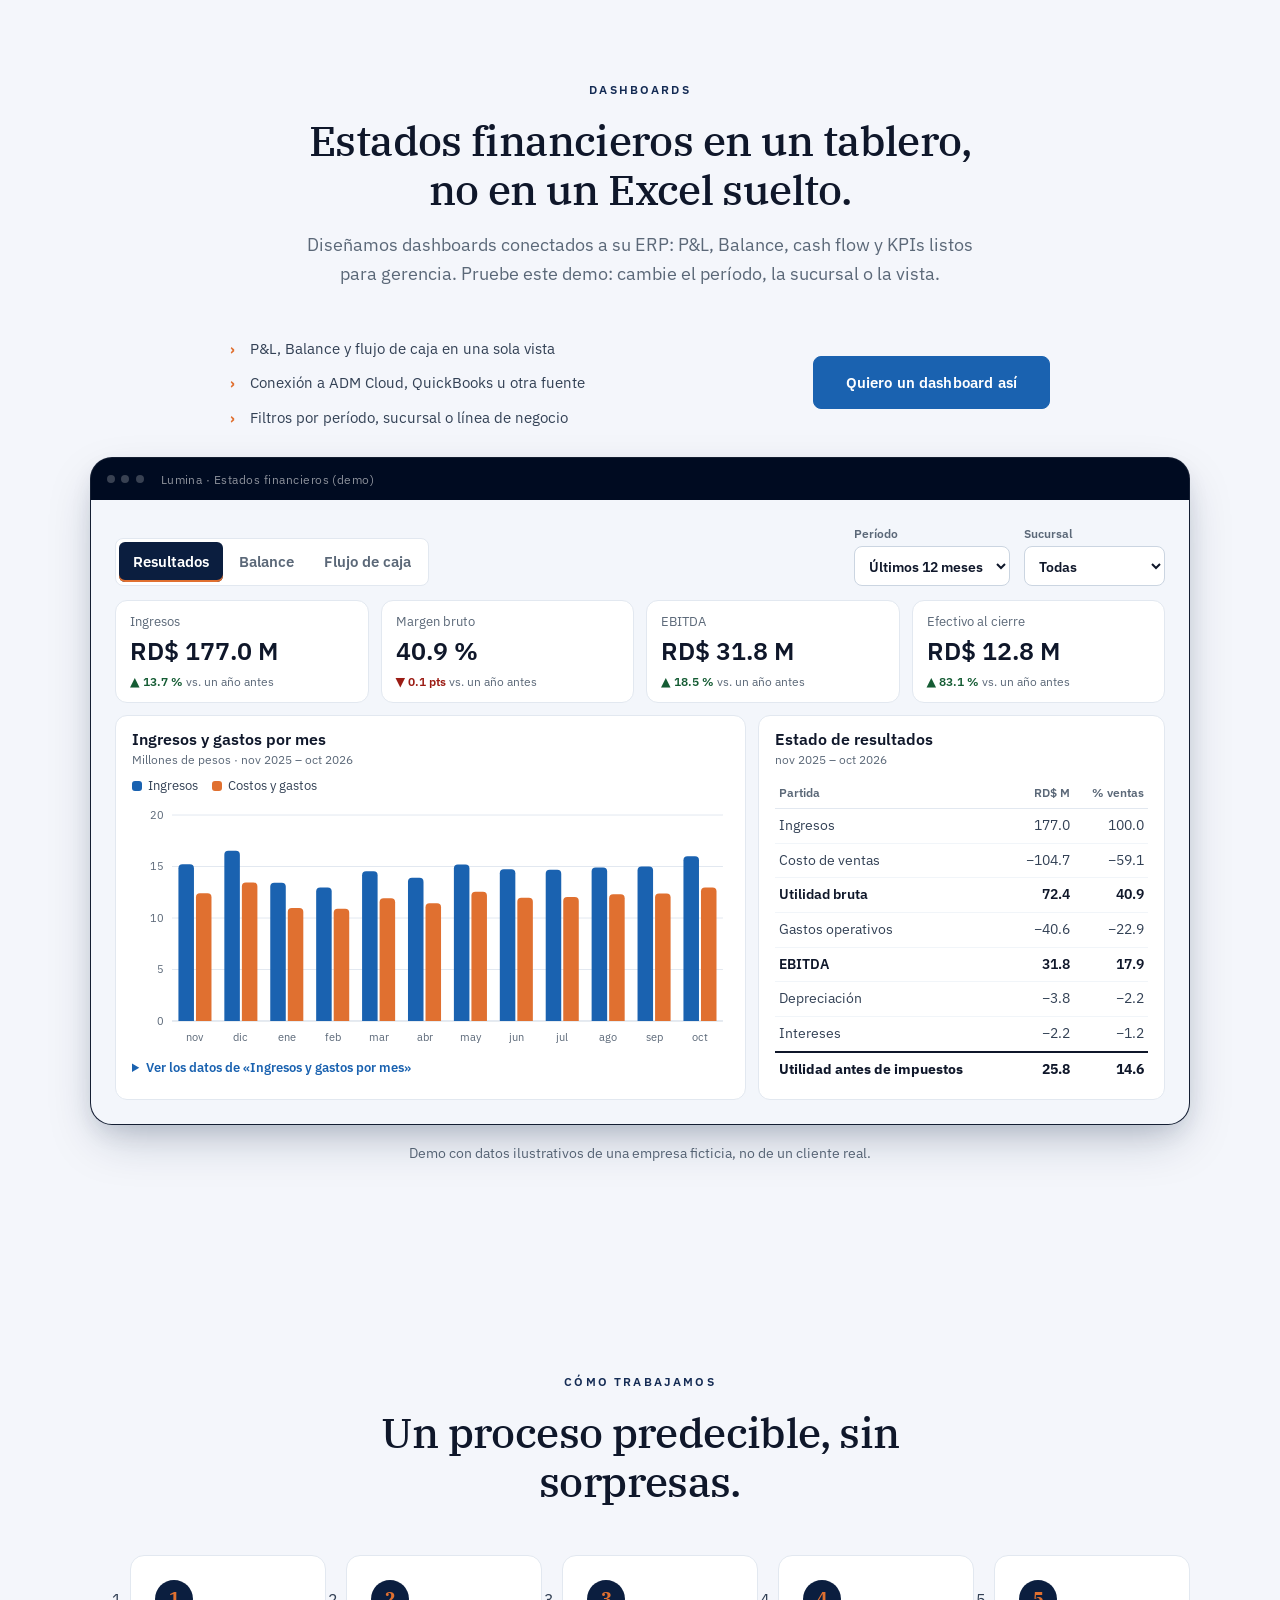
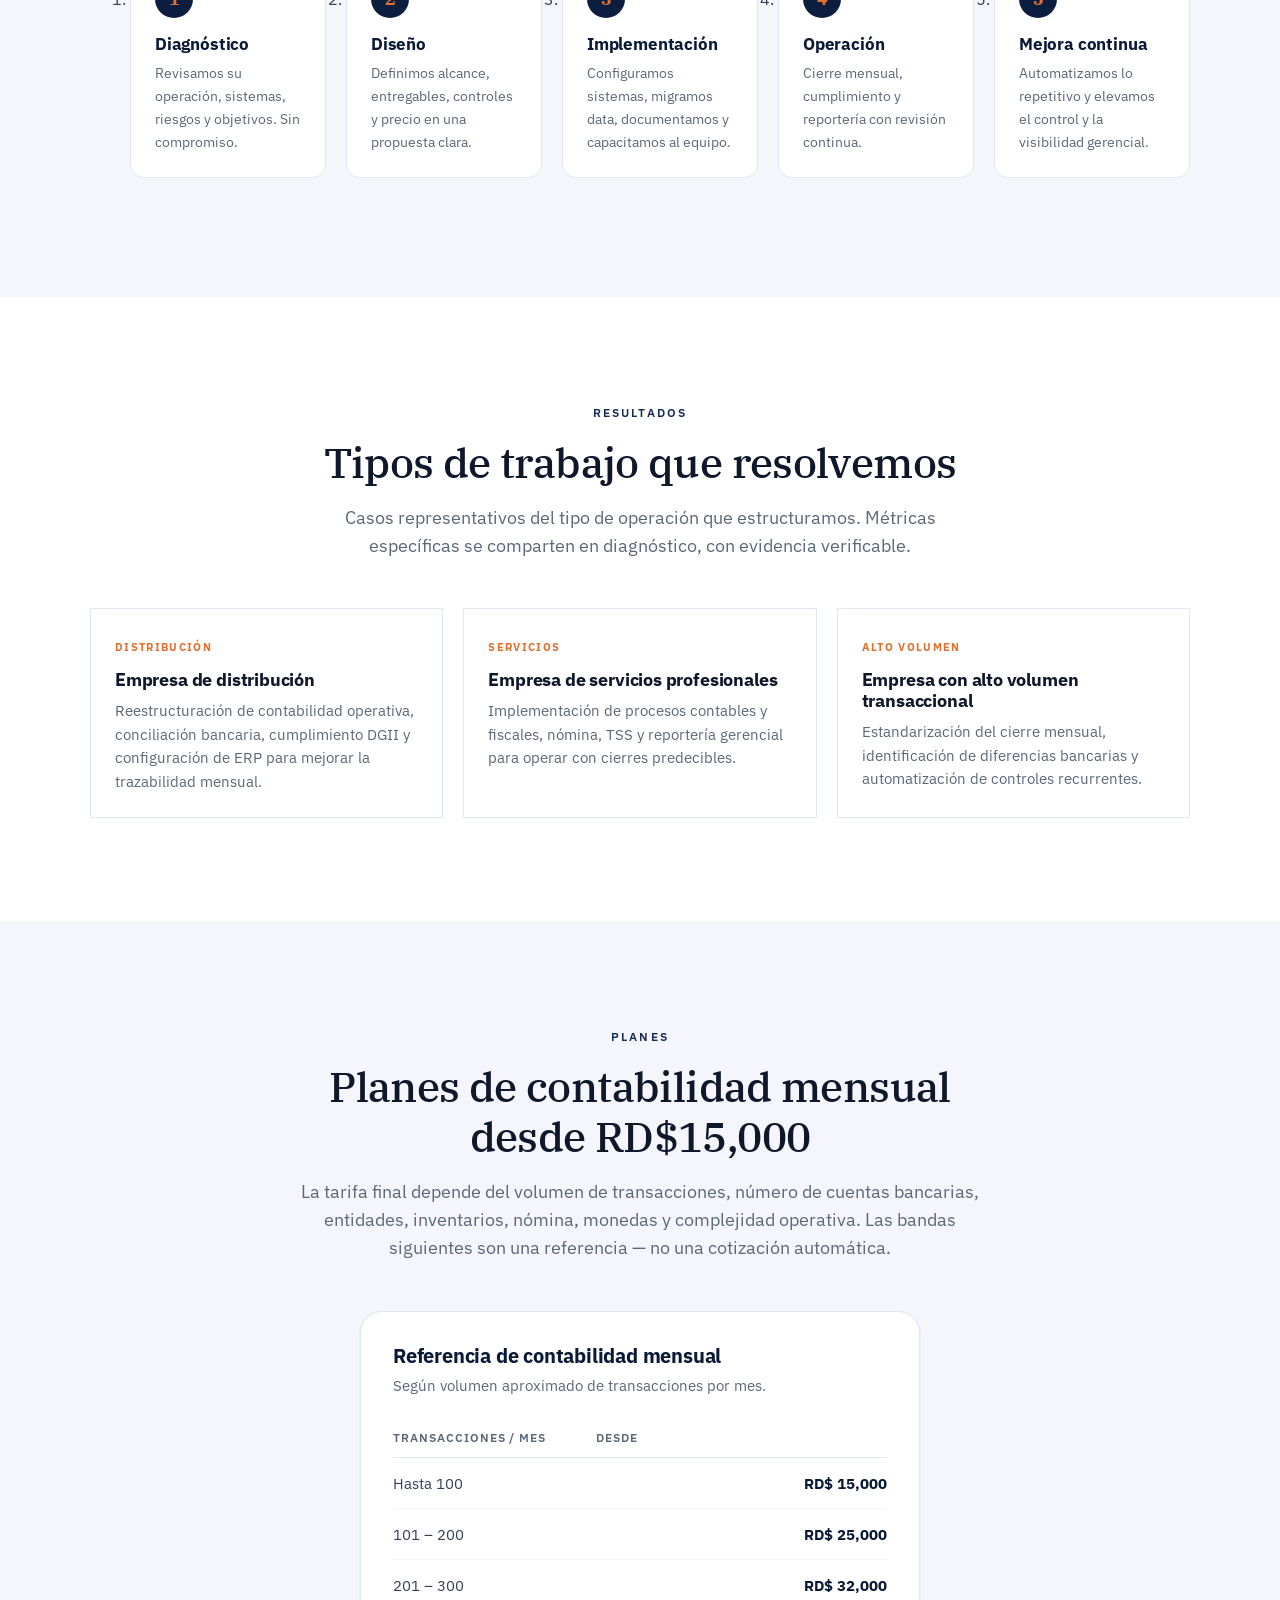
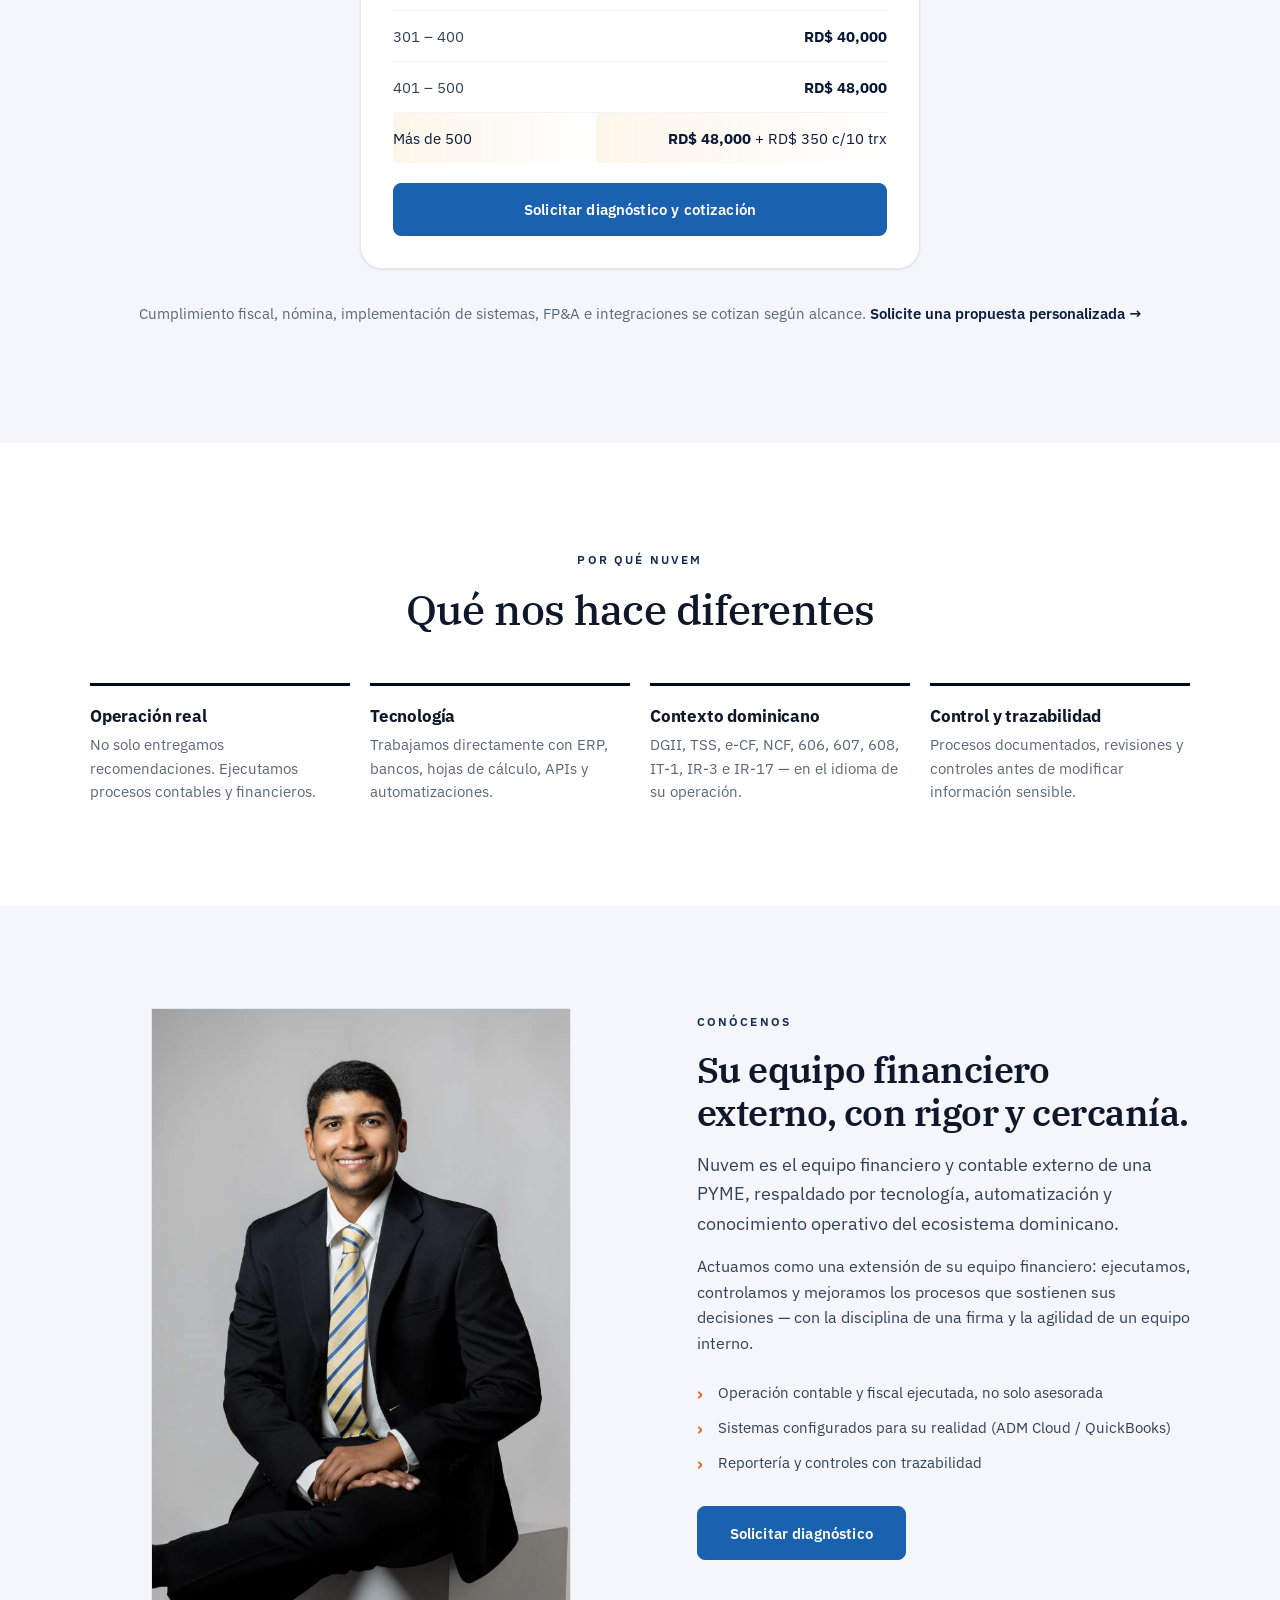
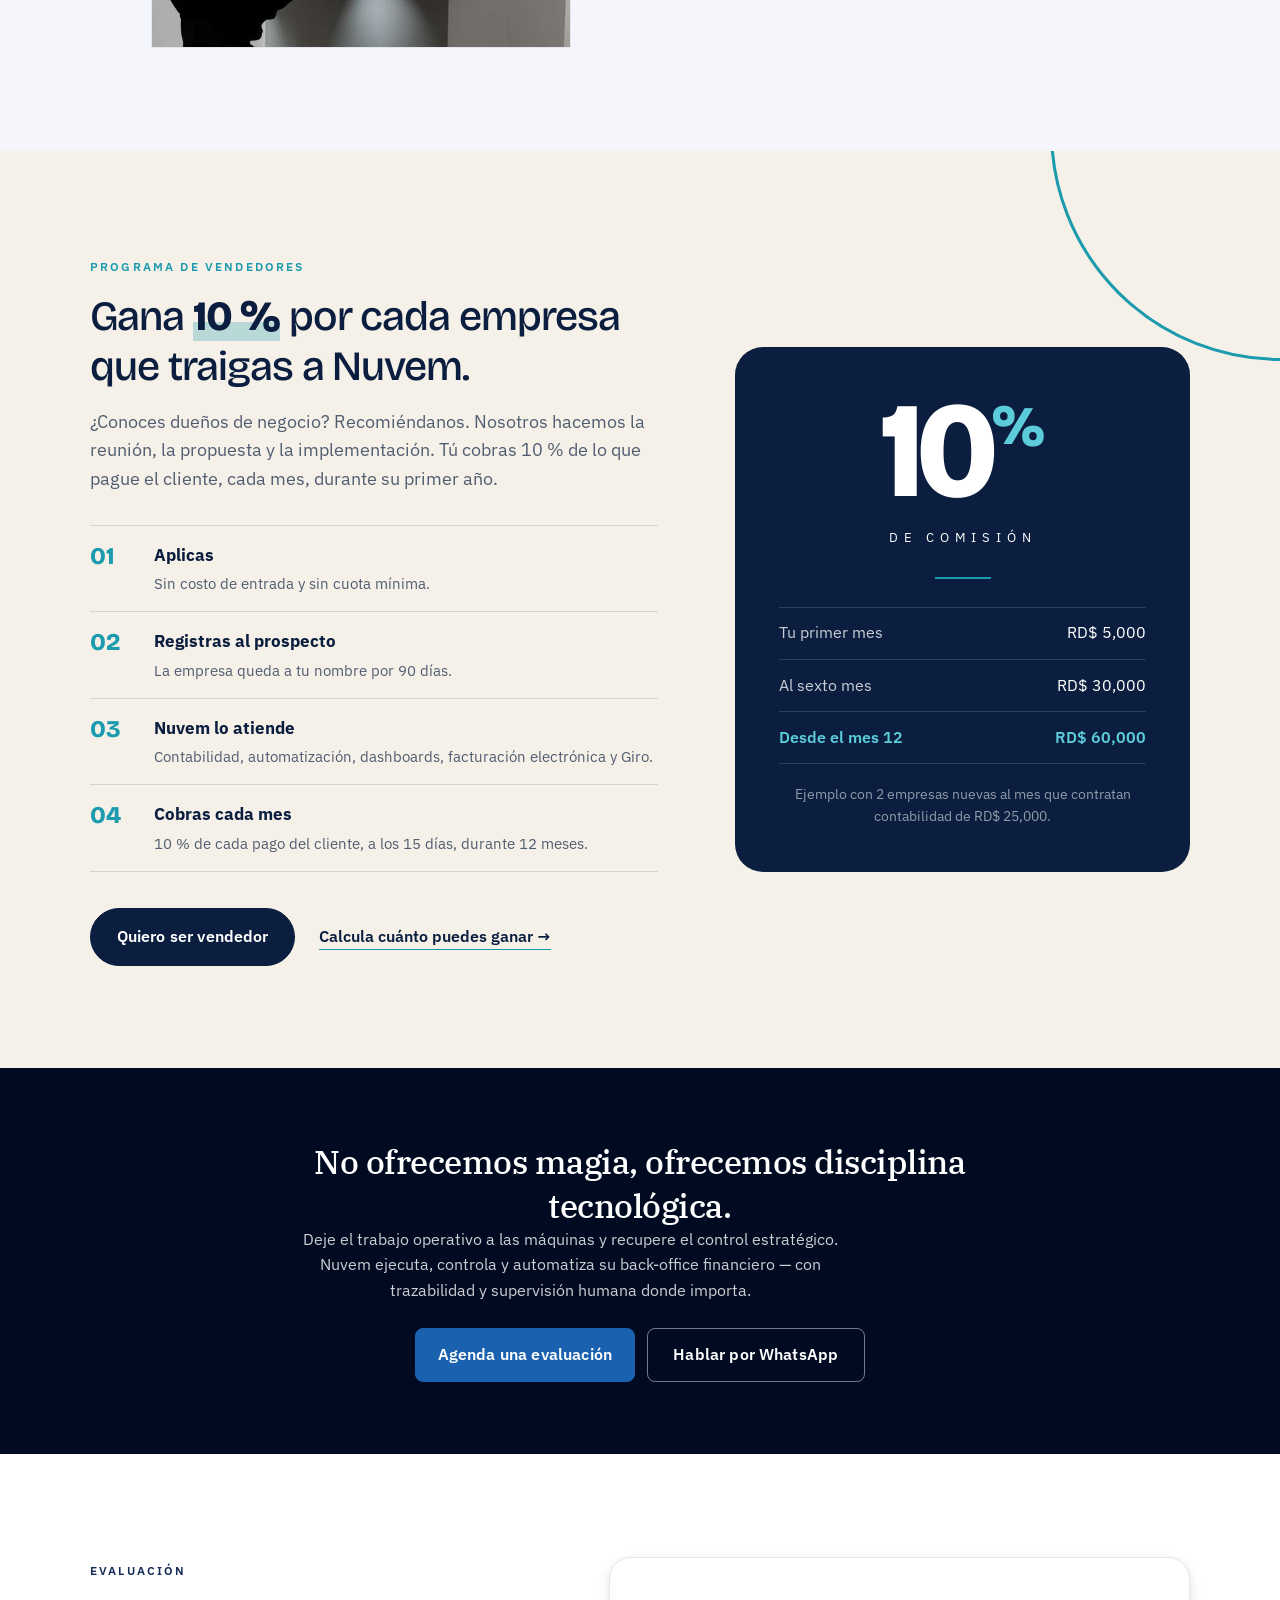
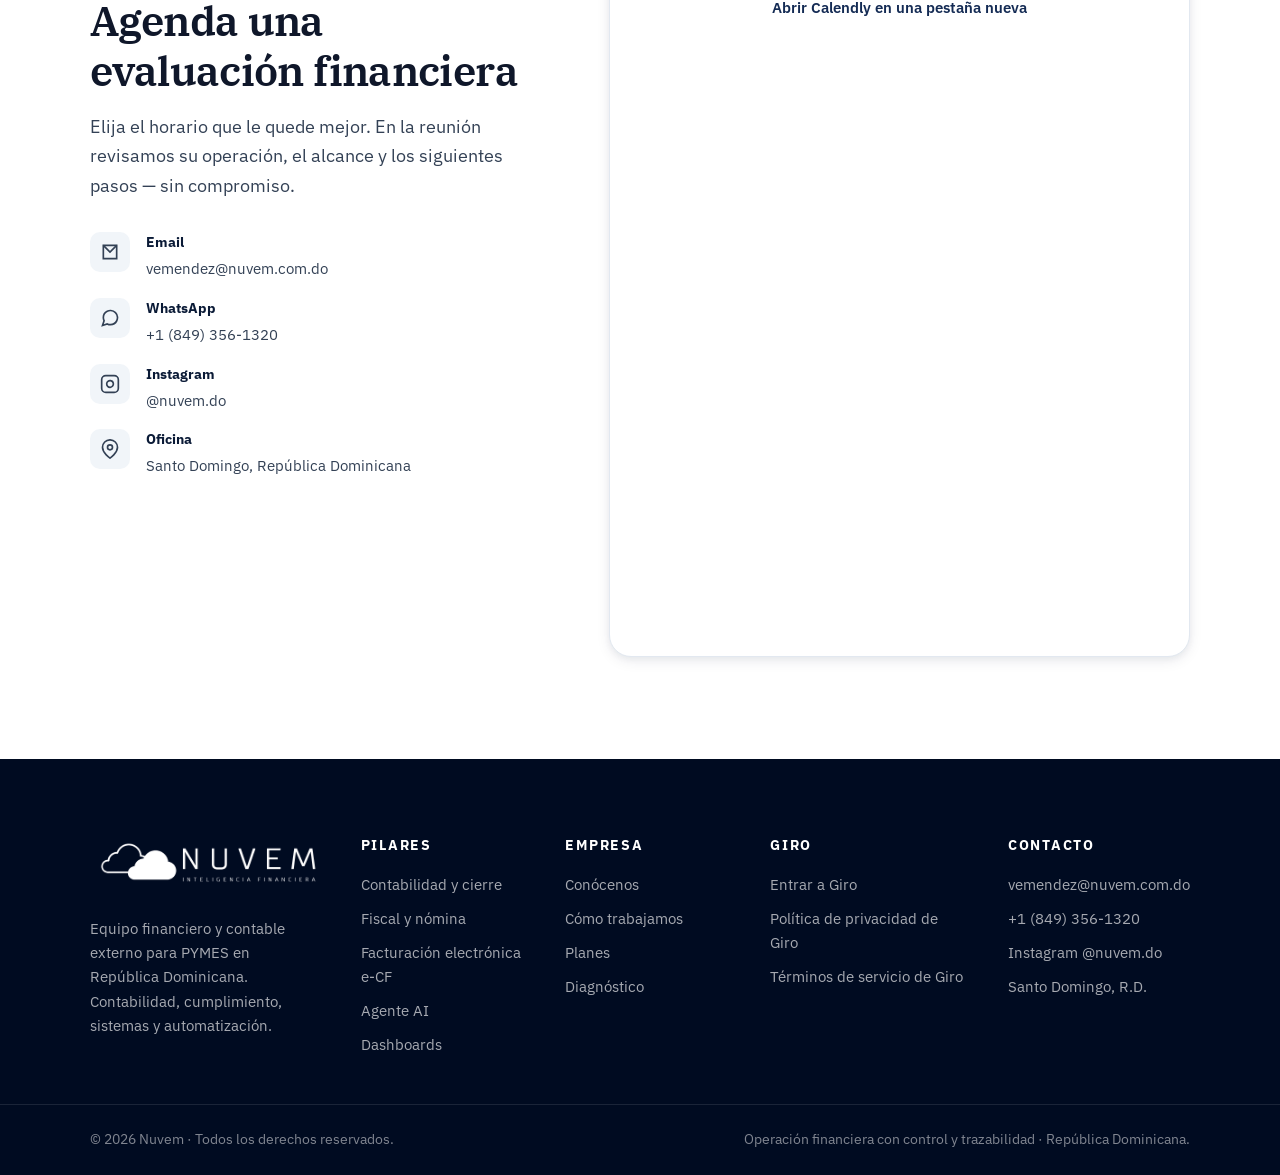
==== commit df627e9e: "Pie: columna «Giro» con su política de privacidad y términos; la sección Agente AI nombra a Giro. Go" ====
--- a/index.html
+++ b/index.html
@@ -264,7 +264,7 @@
       <div class="agent__layout">
         <div class="agent__intro">
           <p class="lead">
-            El Agente NuVEM se integra a su ERP para leer, clasificar, conciliar y preparar tareas contables que hoy consumen horas. No reemplaza el criterio financiero: lo acelera y lo deja documentado.
+            Giro, el agente contable de NuVEM, se integra a su ERP para leer, clasificar, conciliar y preparar tareas contables que hoy consumen horas. No reemplaza el criterio financiero: lo acelera y lo deja documentado.
           </p>
           <ul class="agent__promises" role="list">
             <li>Conexión a ERP cloud (ADM Cloud, QuickBooks y otros)</li>
@@ -680,6 +680,15 @@
       </div>
 
       <div>
+        <h4>Giro</h4>
+        <ul role="list">
+          <li><a href="https://agente.nuvem.com.do">Entrar a Giro</a></li>
+          <li><a href="https://agente.nuvem.com.do/privacidad.html">Política de privacidad de Giro</a></li>
+          <li><a href="https://agente.nuvem.com.do/terminos.html">Términos de servicio de Giro</a></li>
+        </ul>
+      </div>
+
+      <div>
         <h4>Contacto</h4>
         <ul role="list" class="footer__contact">
           <li><a href="mailto:vemendez@nuvem.com.do">vemendez@nuvem.com.do</a></li>
--- a/styles.css
+++ b/styles.css
@@ -2081,7 +2081,7 @@
 }
 .footer__grid {
   display: grid;
-  grid-template-columns: 1.4fr 1fr 1fr 1fr;
+  grid-template-columns: 1.4fr 1fr 1fr 1.2fr 1fr;
   gap: 2.5rem;
   padding-bottom: 3rem;
 }
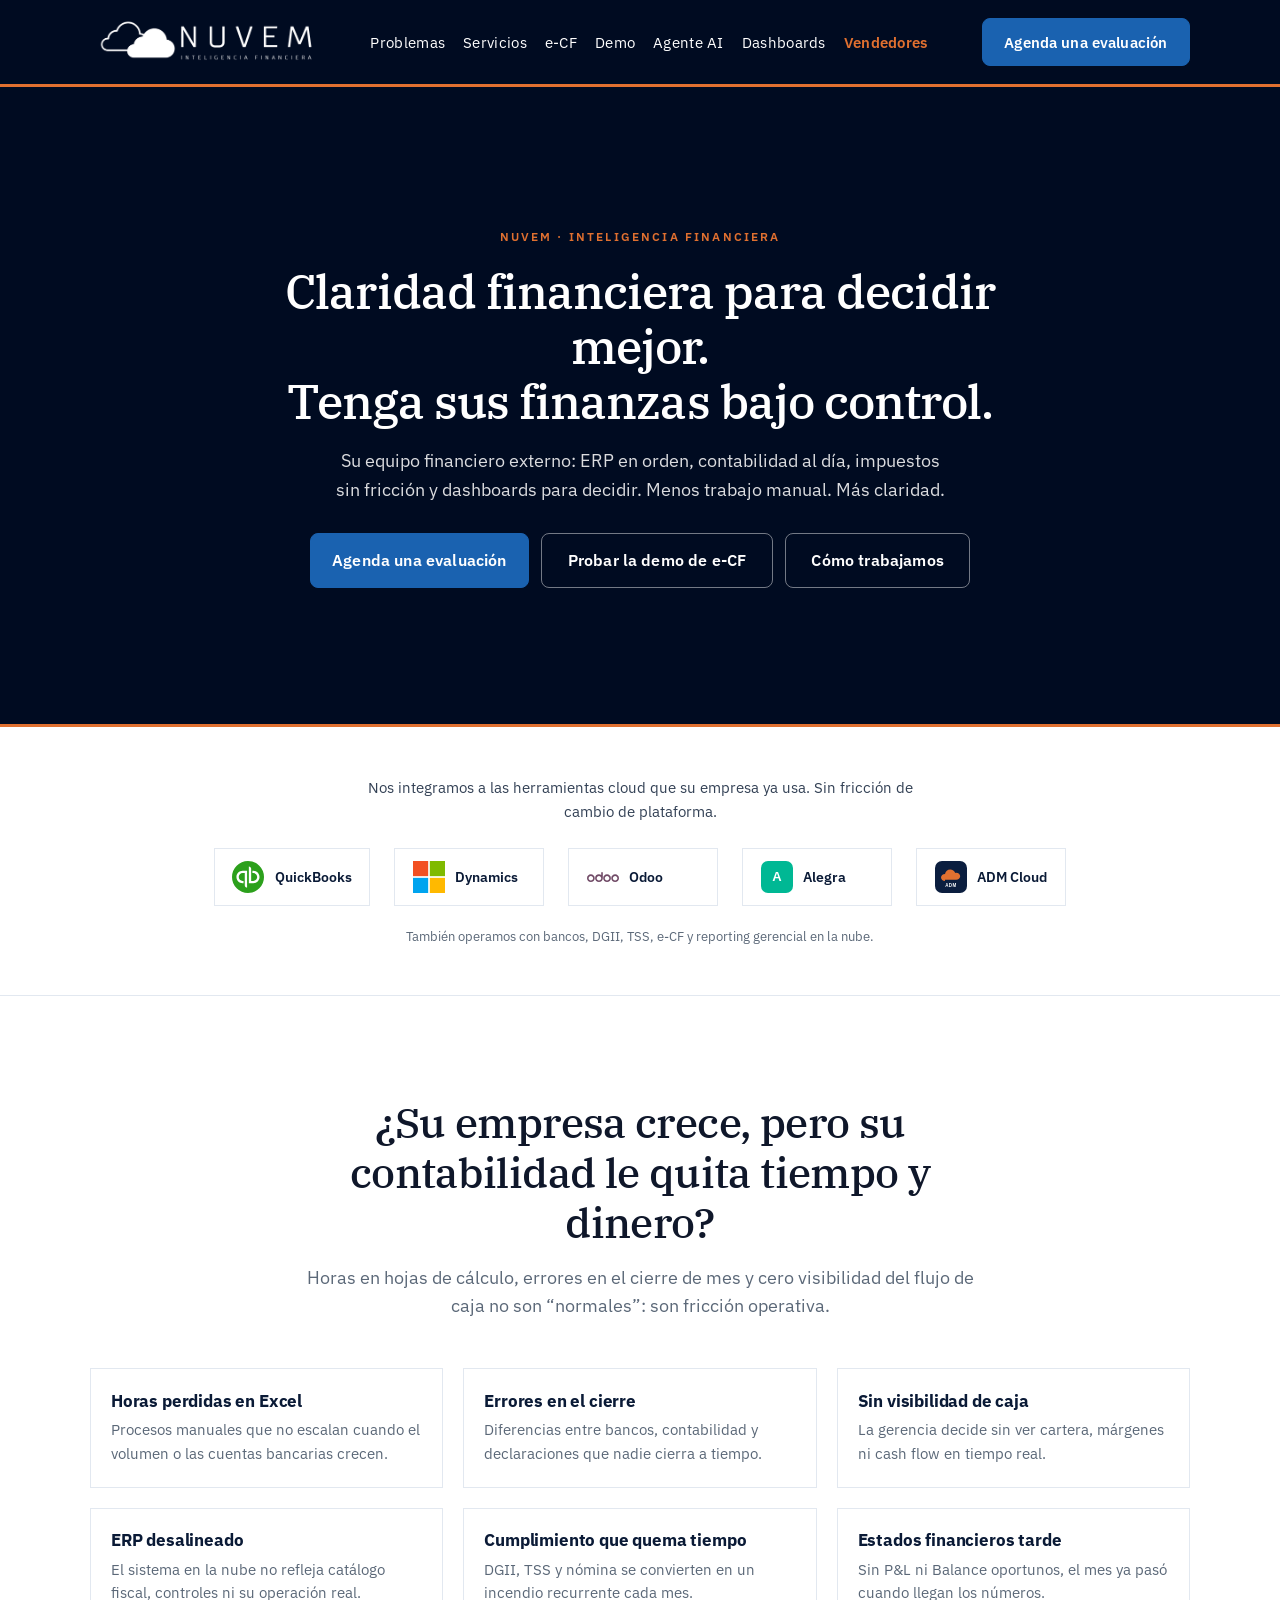
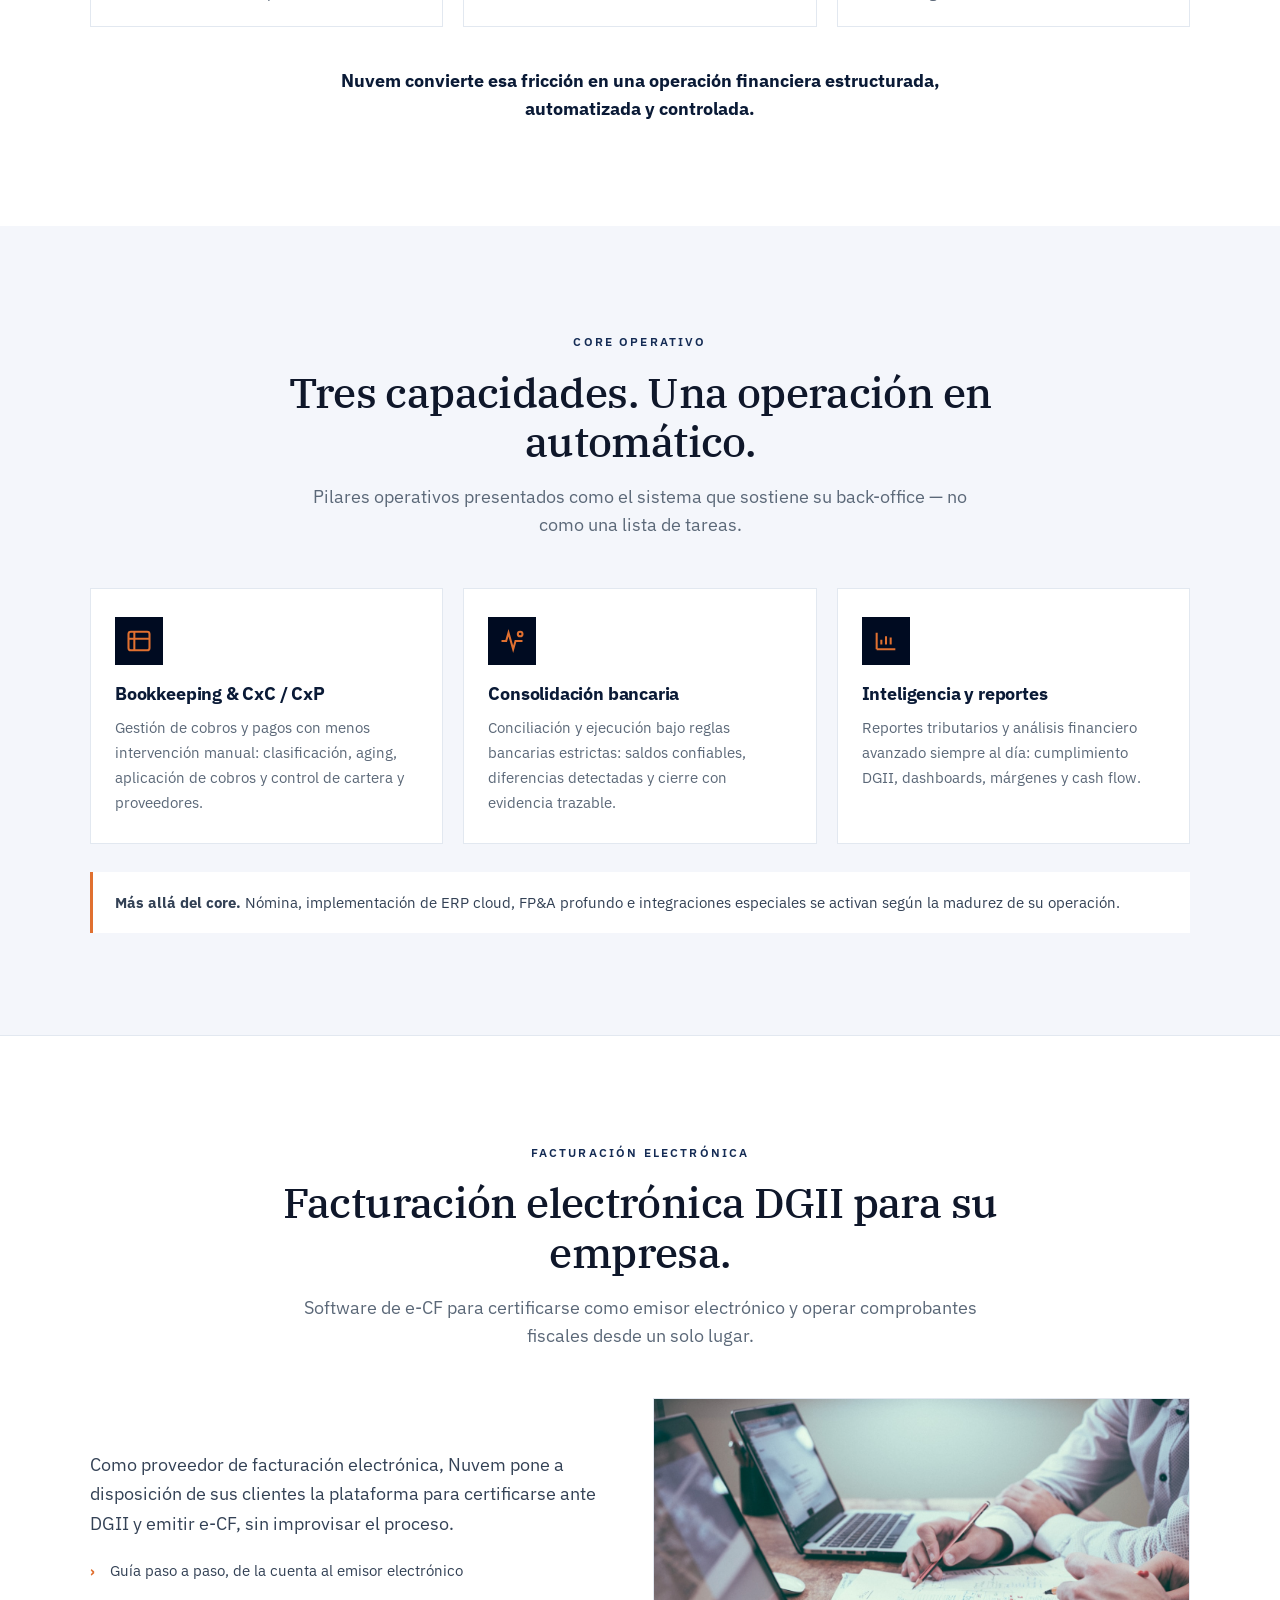
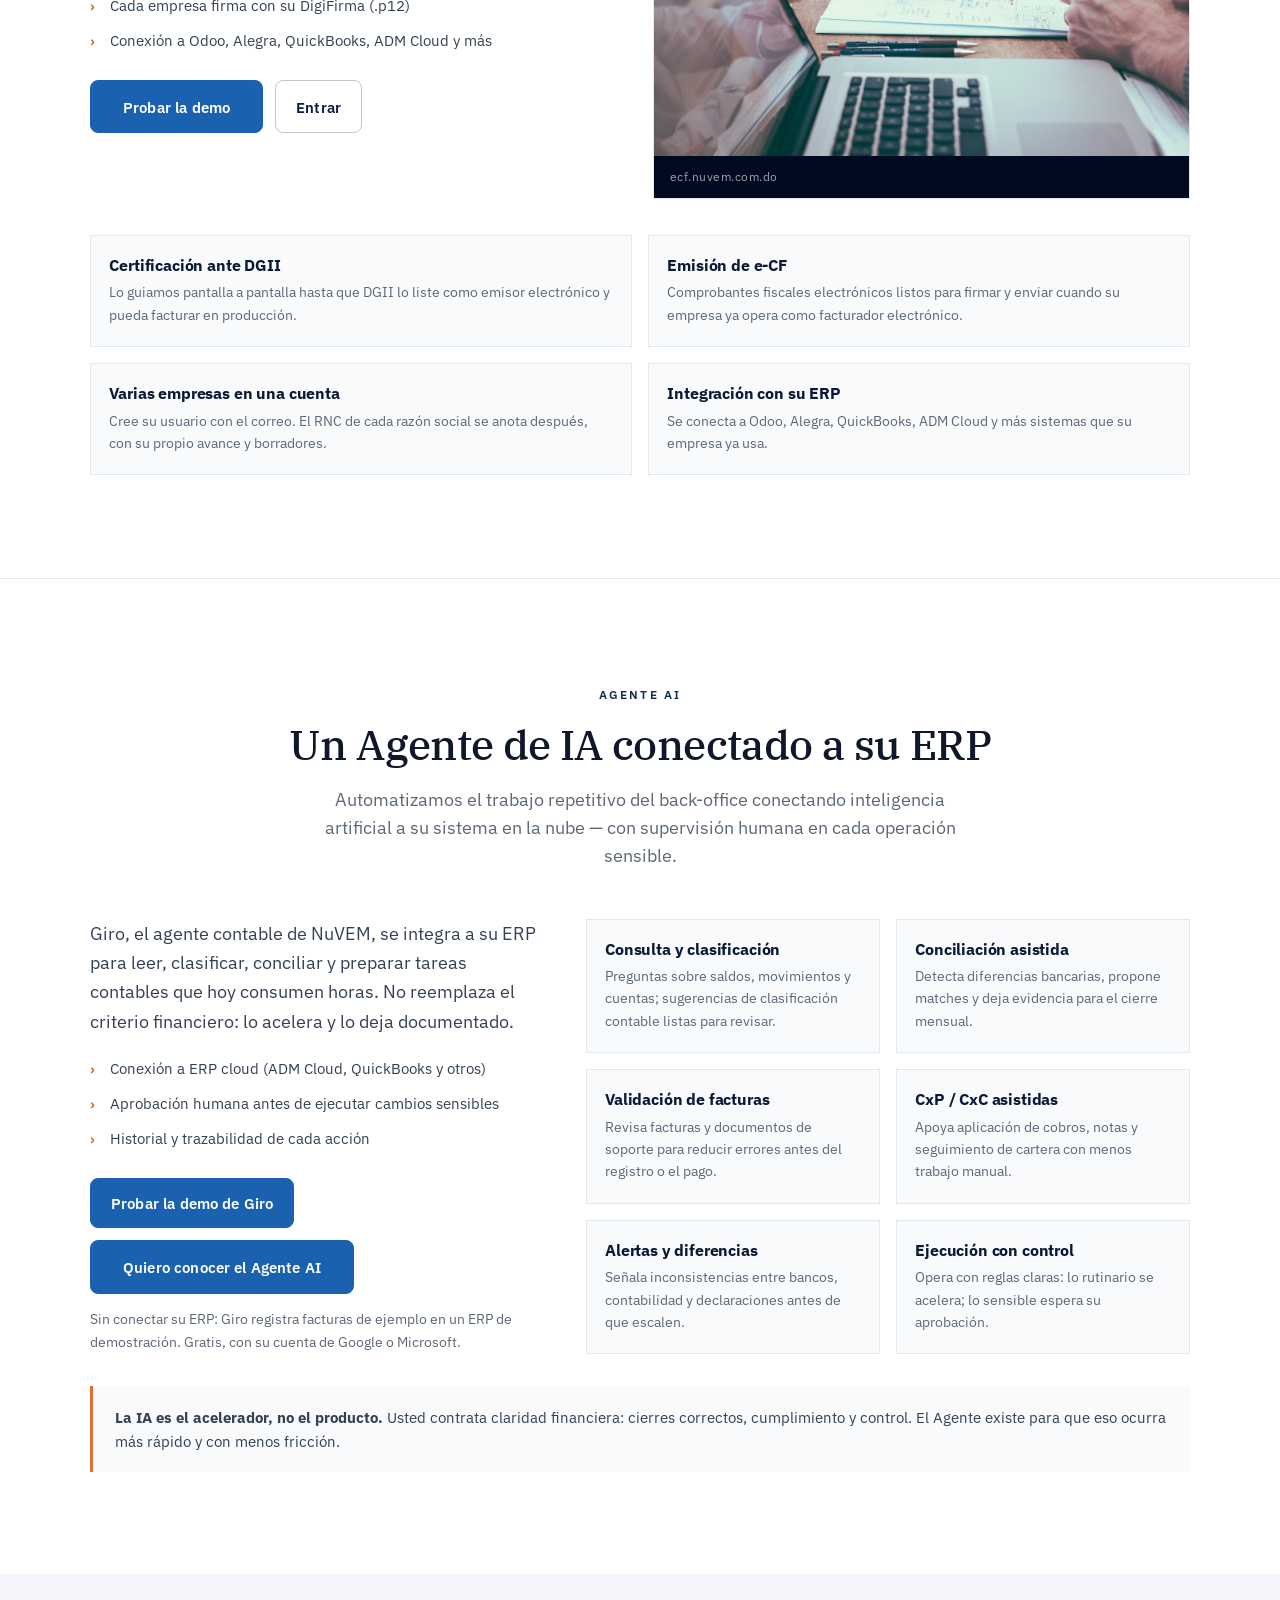
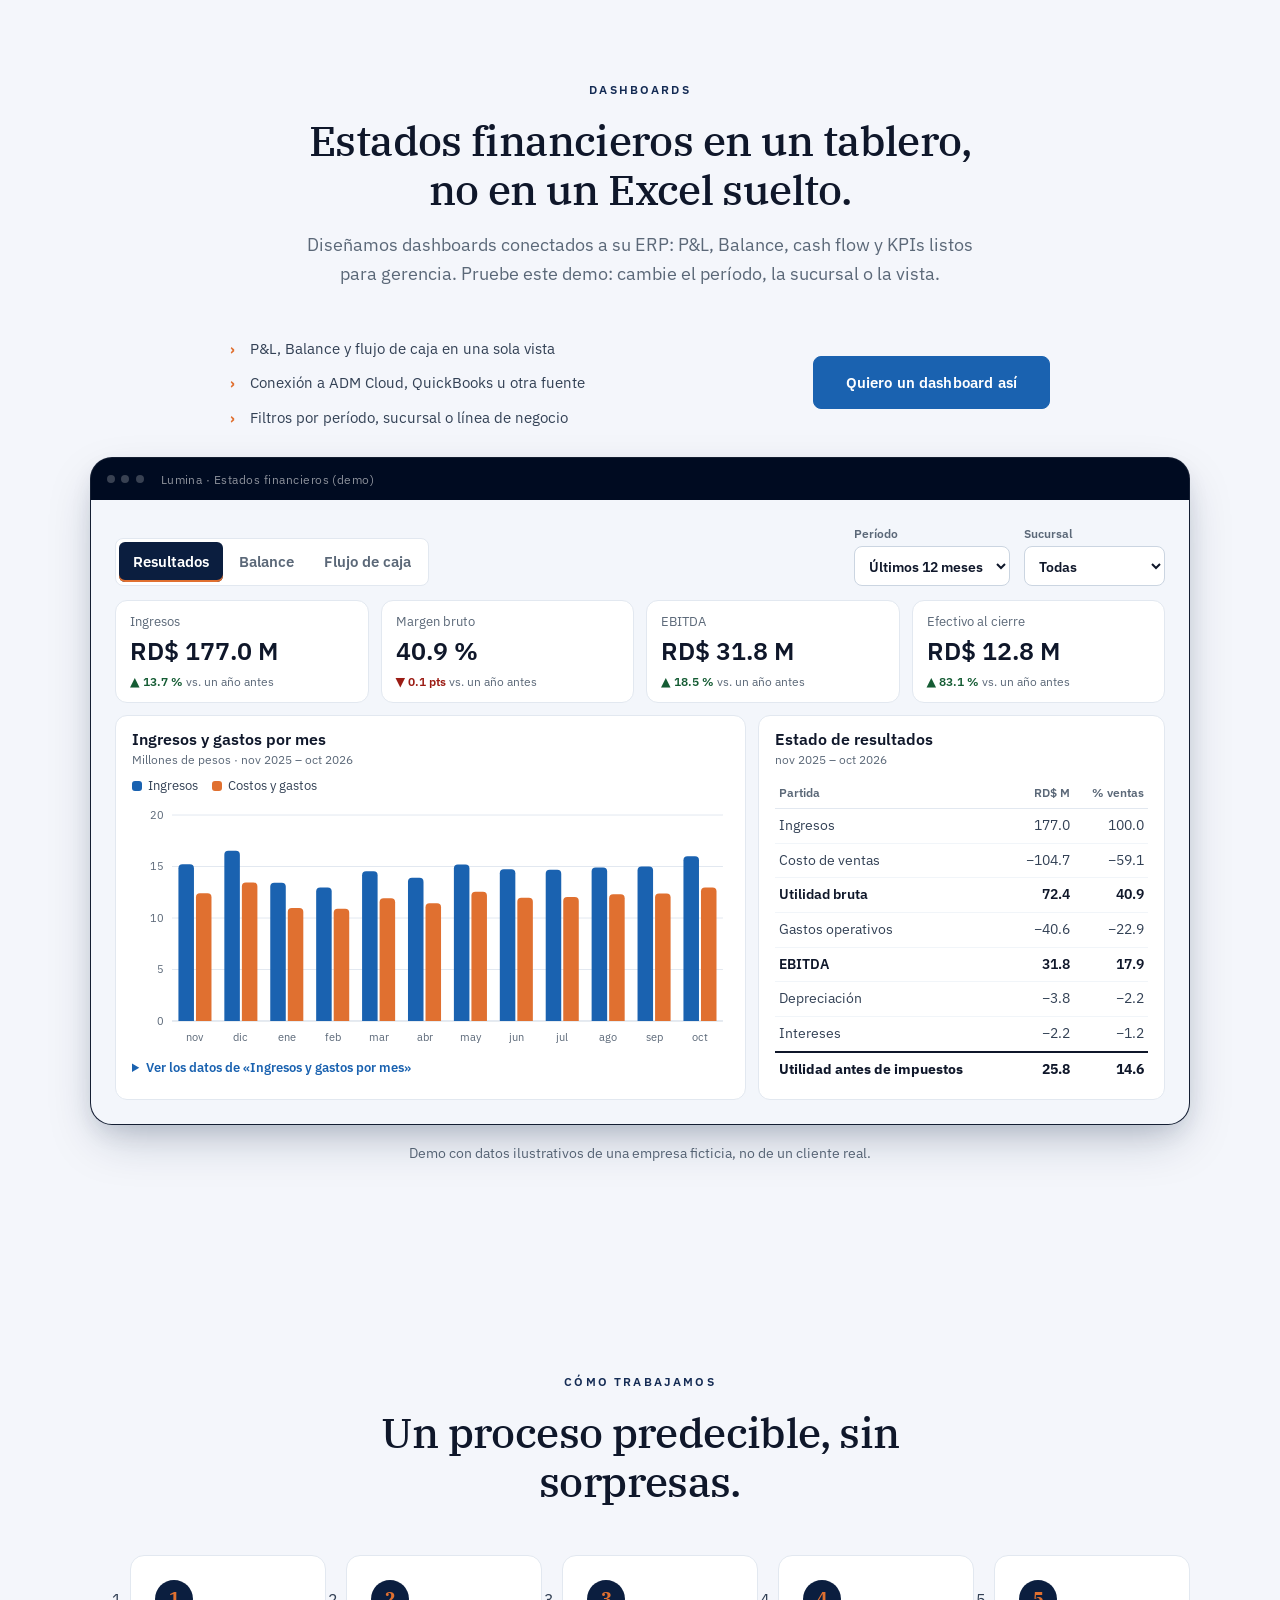
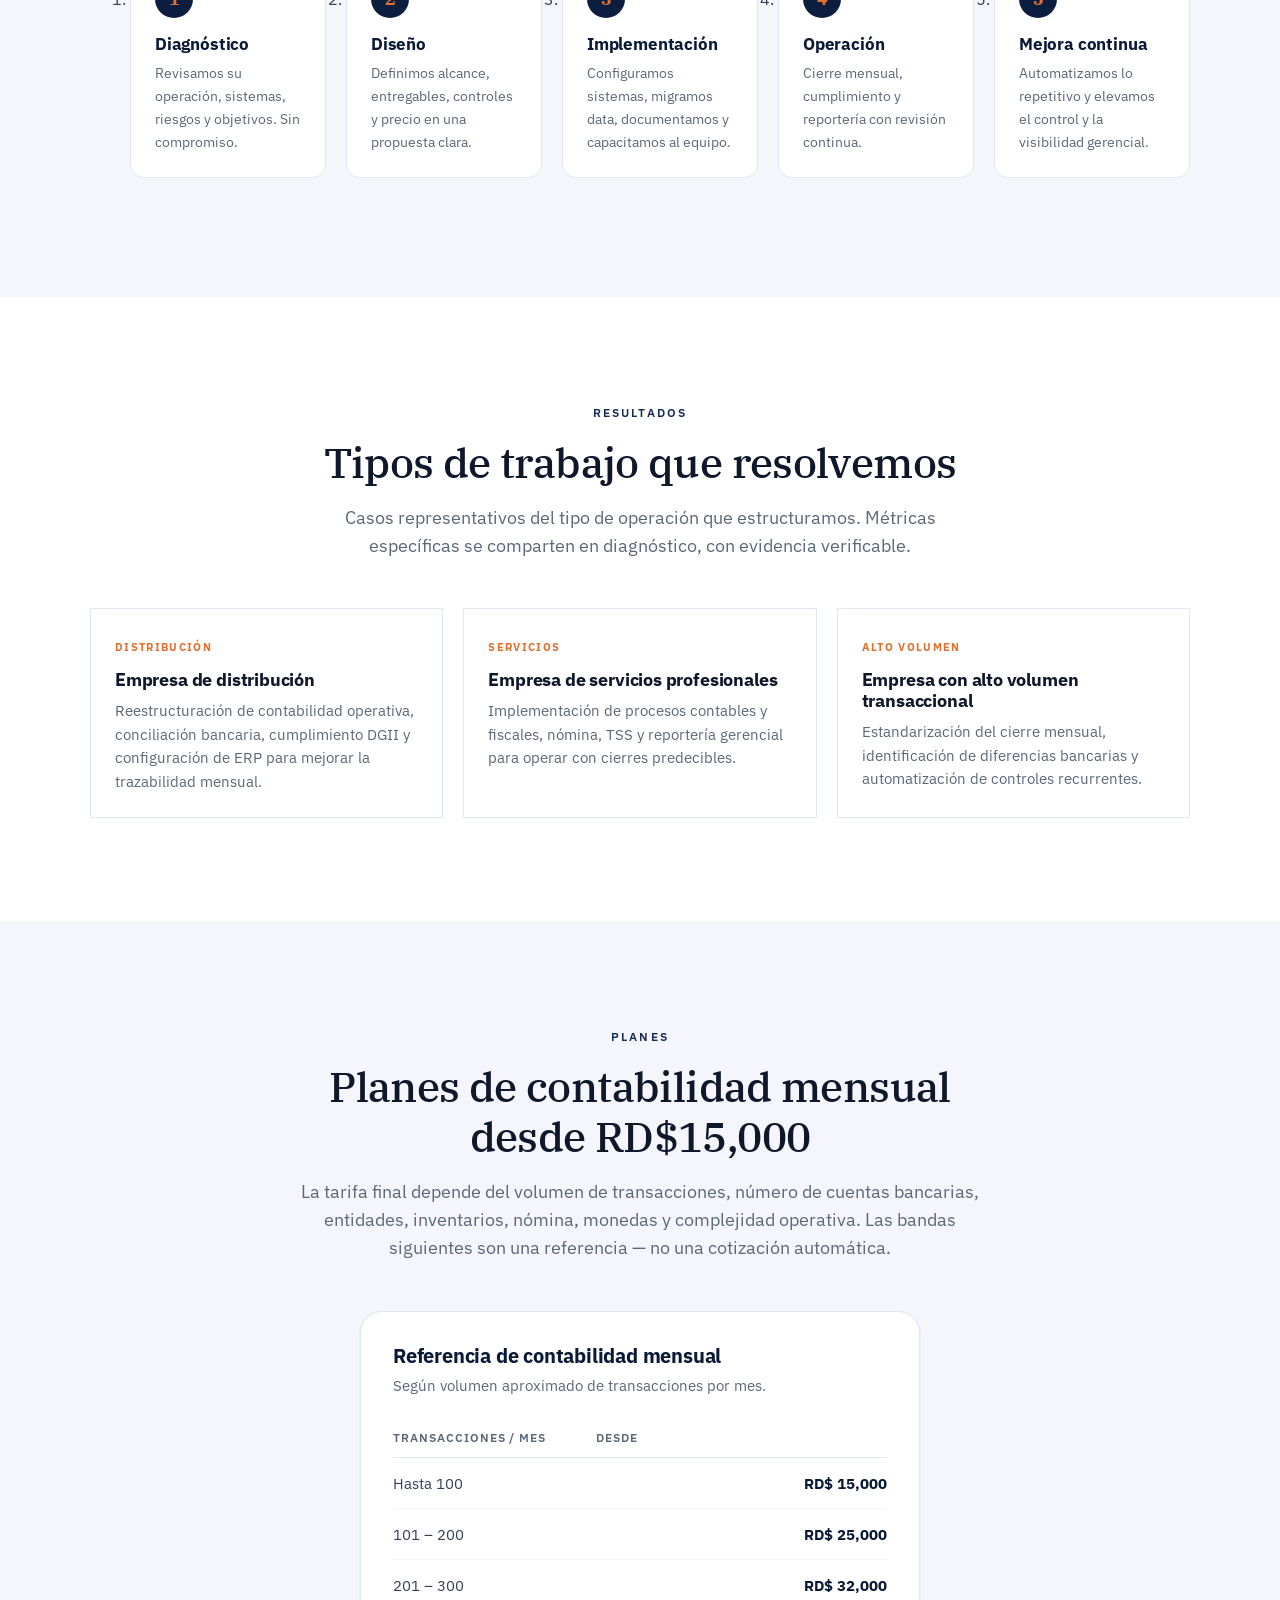
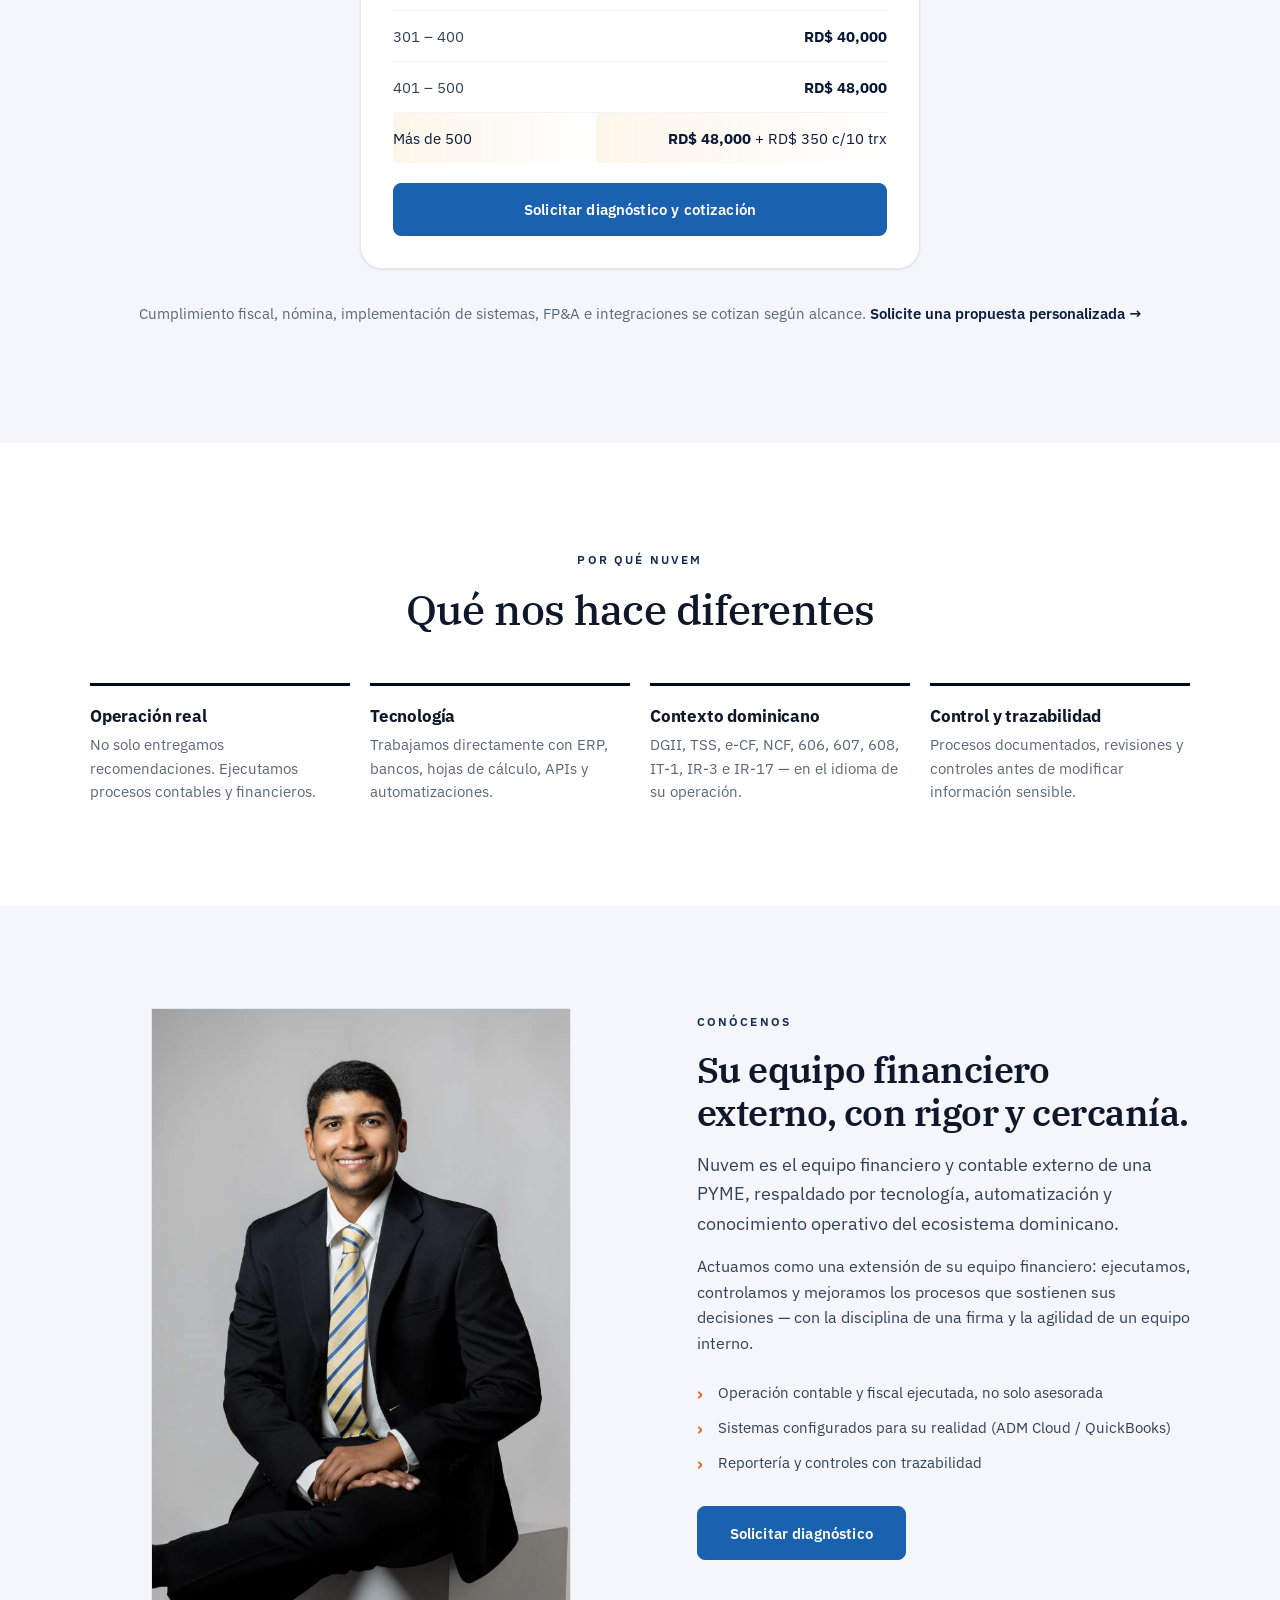
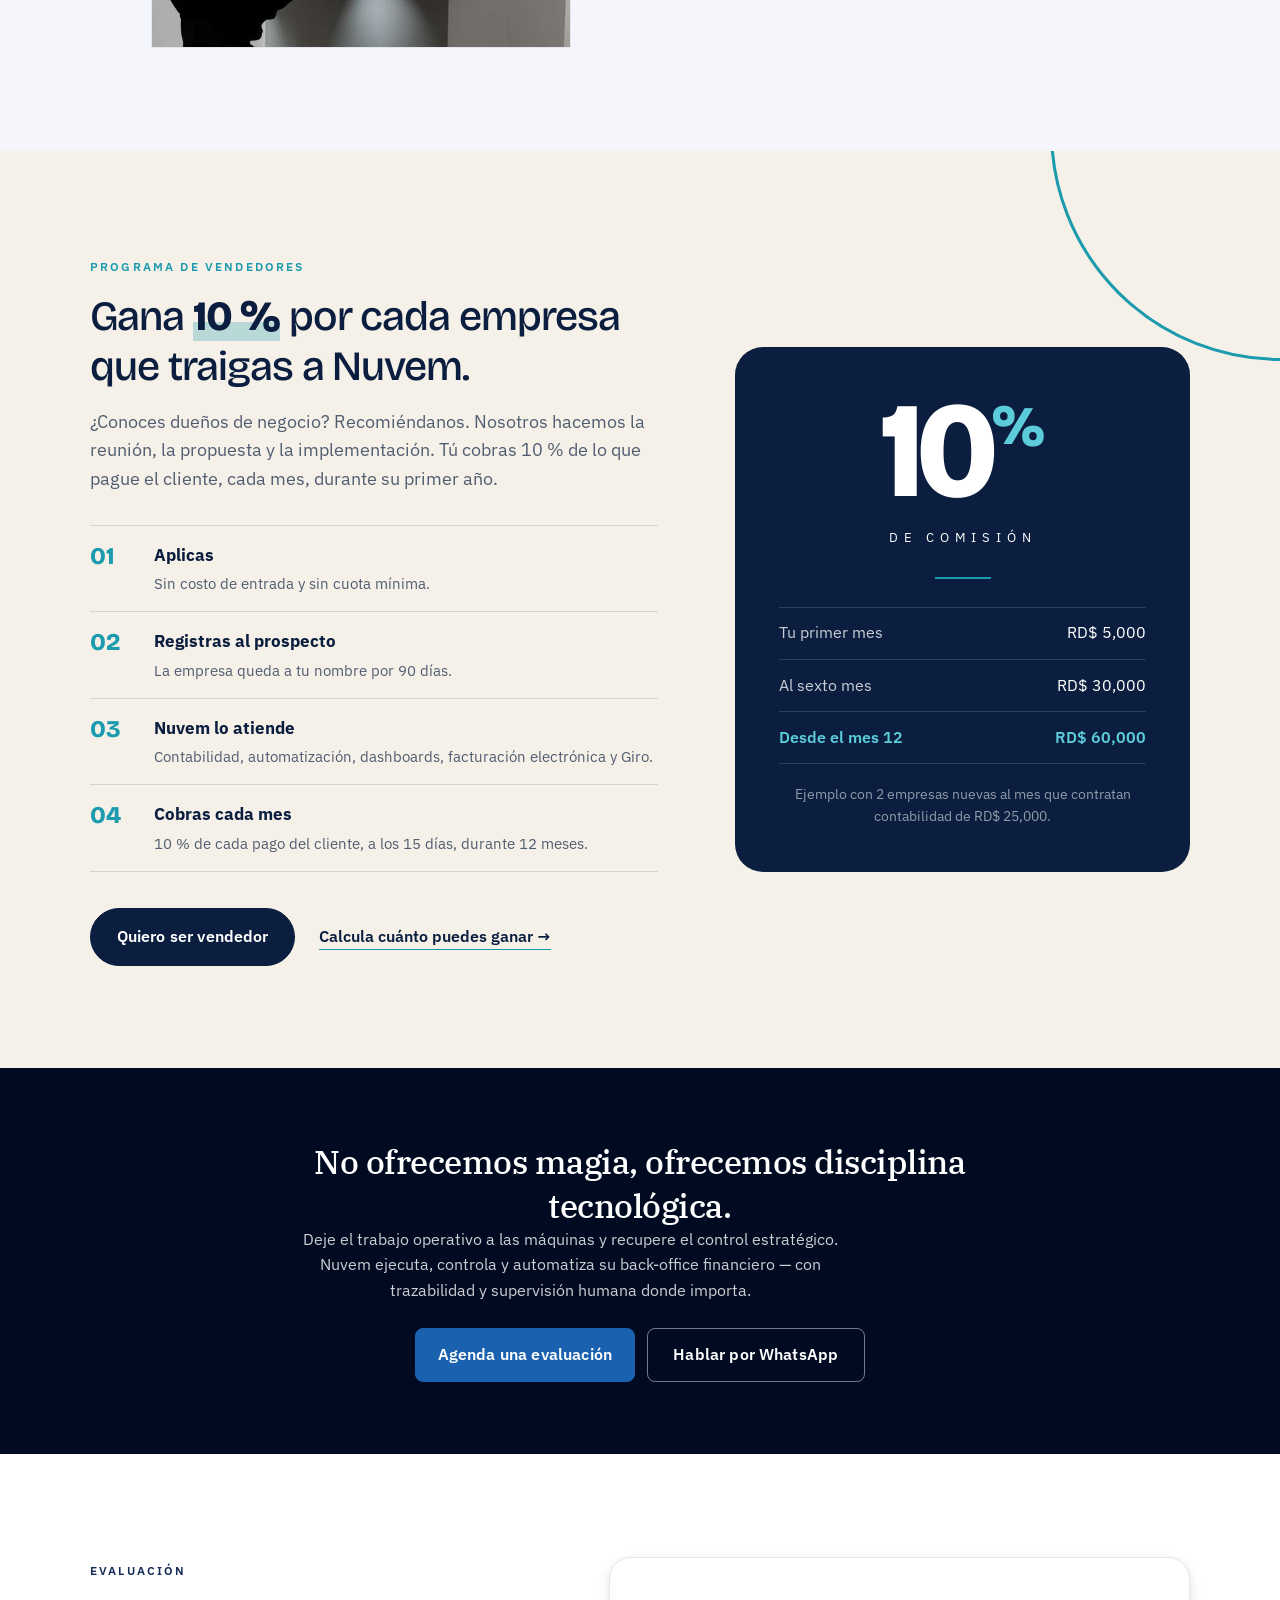
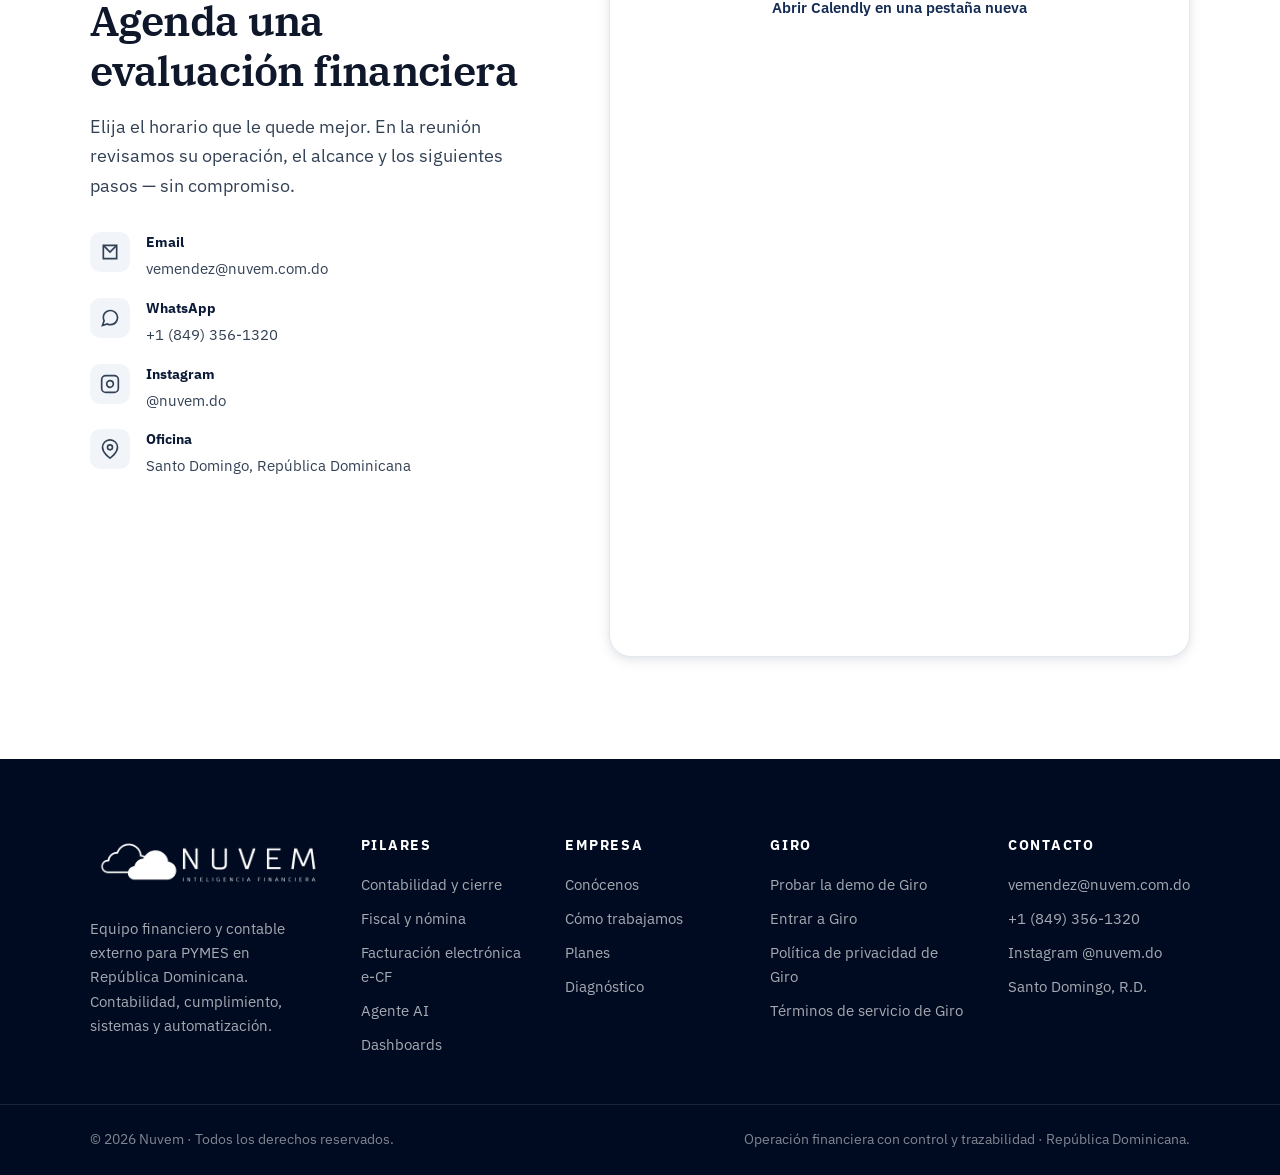
==== commit 784d0311: "Giro: botón «Probar la demo de Giro» y enlace en el pie de página. La demo (agente.nuvem.com.do/demo" ====
--- a/index.html
+++ b/index.html
@@ -271,7 +271,11 @@
             <li>Aprobación humana antes de ejecutar cambios sensibles</li>
             <li>Historial y trazabilidad de cada acción</li>
           </ul>
-          <a href="https://agente.nuvem.com.do" class="btn btn--navy" target="_blank" rel="noopener noreferrer">Quiero conocer el Agente AI</a>
+          <div class="ecf__actions">
+            <a href="https://agente.nuvem.com.do/demo" class="btn btn--primary" target="_blank" rel="noopener noreferrer">Probar la demo de Giro</a>
+            <a href="https://agente.nuvem.com.do" class="btn btn--navy" target="_blank" rel="noopener noreferrer">Quiero conocer el Agente AI</a>
+          </div>
+          <p class="agent__demo-note">Sin conectar su ERP: Giro registra facturas de ejemplo en un ERP de demostración. Gratis, con su cuenta de Google o Microsoft.</p>
         </div>
 
         <div class="agent__capabilities">
@@ -682,6 +686,7 @@
       <div>
         <h4>Giro</h4>
         <ul role="list">
+          <li><a href="https://agente.nuvem.com.do/demo">Probar la demo de Giro</a></li>
           <li><a href="https://agente.nuvem.com.do">Entrar a Giro</a></li>
           <li><a href="https://agente.nuvem.com.do/privacidad.html">Política de privacidad de Giro</a></li>
           <li><a href="https://agente.nuvem.com.do/terminos.html">Términos de servicio de Giro</a></li>
--- a/styles.css
+++ b/styles.css
@@ -740,6 +740,8 @@
   align-items: start;
   margin-top: 2rem;
 }
+
+.agent__demo-note { margin: 0; font-size: .9rem; color: var(--ink-500, #5B6878); max-width: 34rem; }
 
 .agent__intro .lead {
   margin-bottom: 1.25rem;
